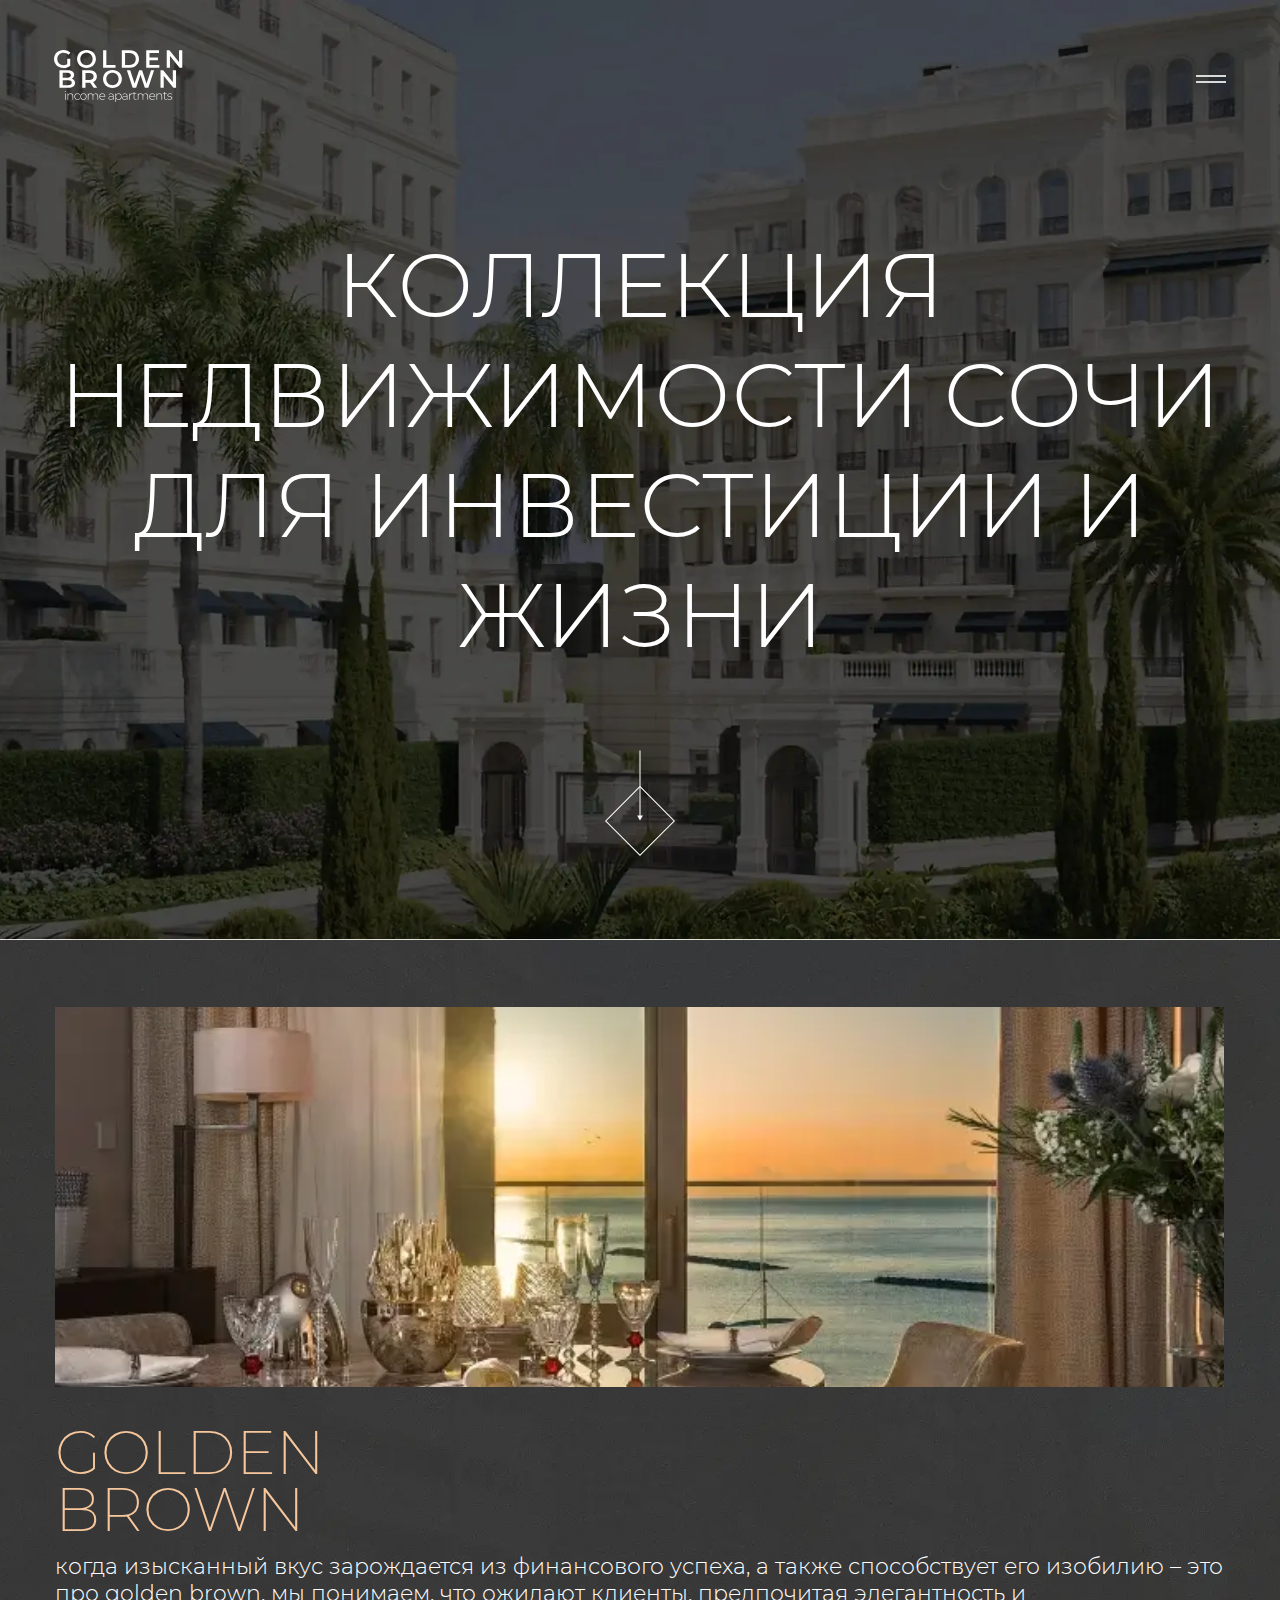
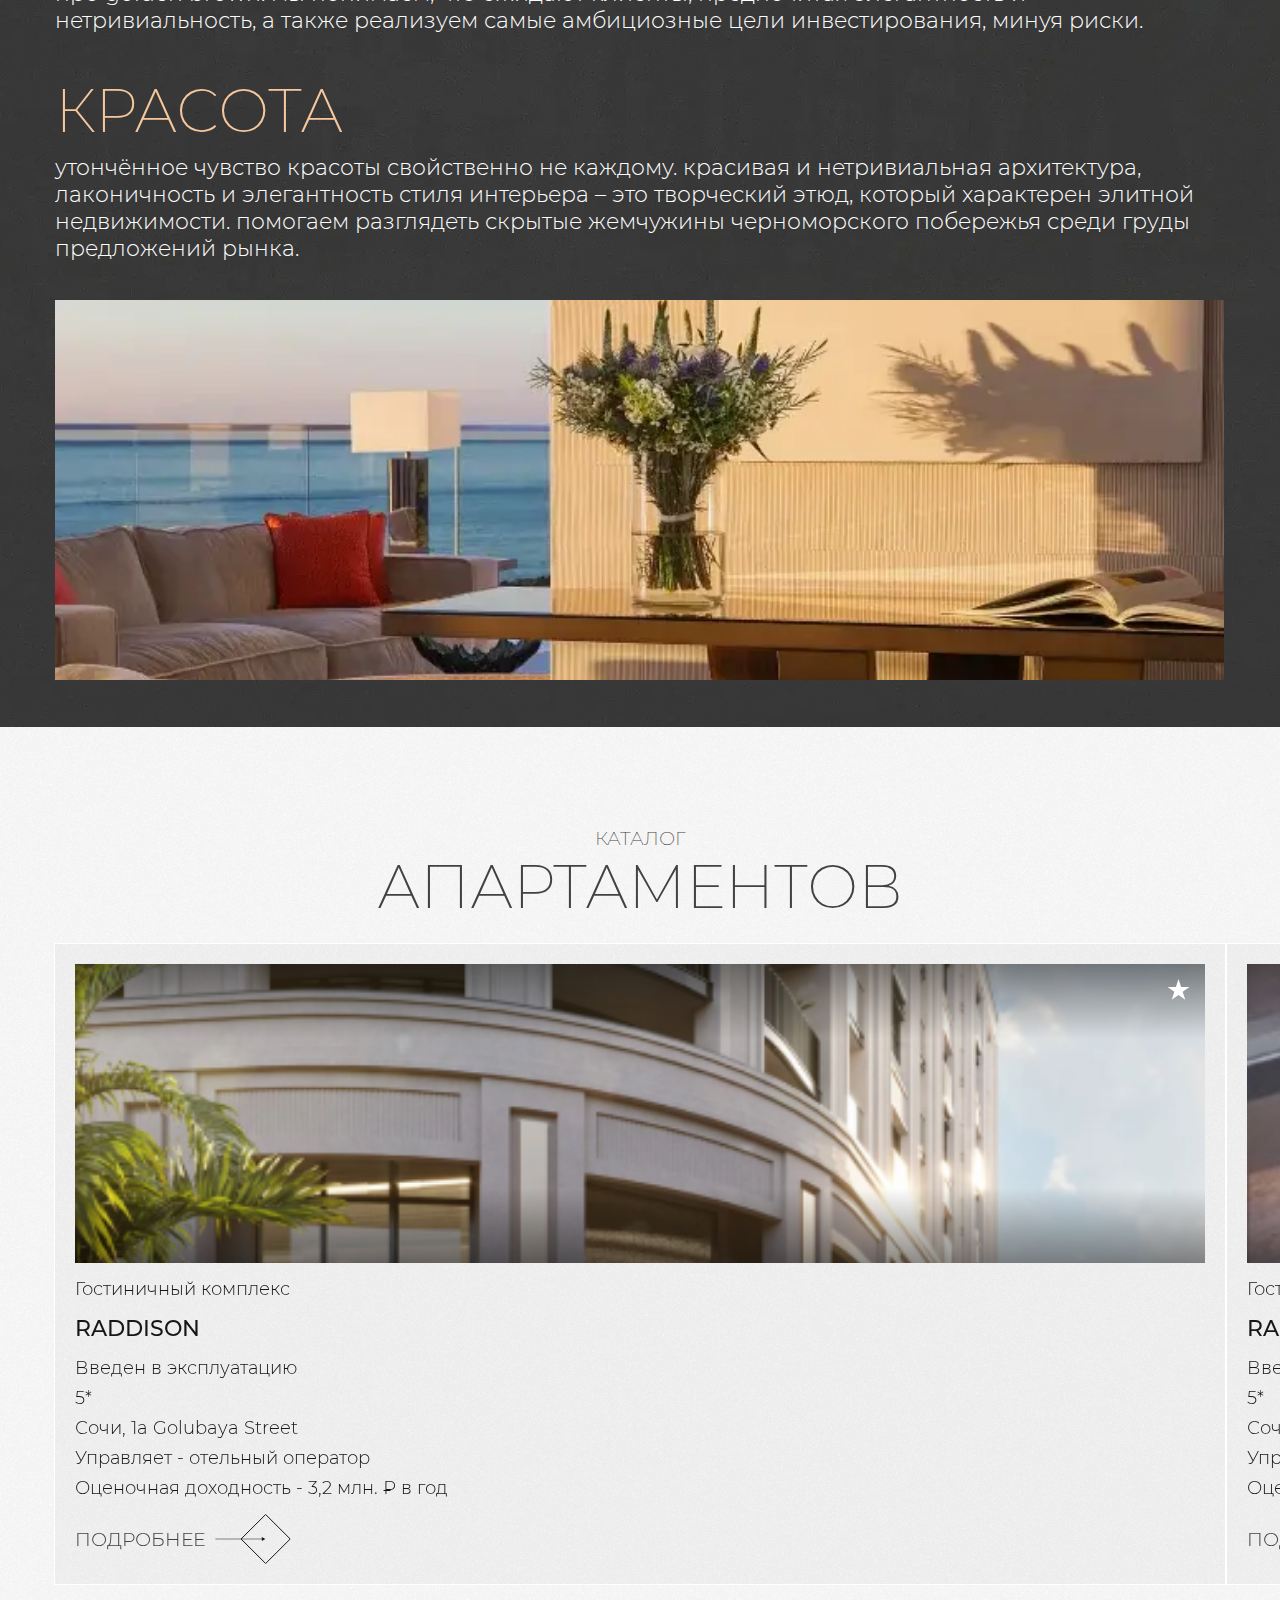
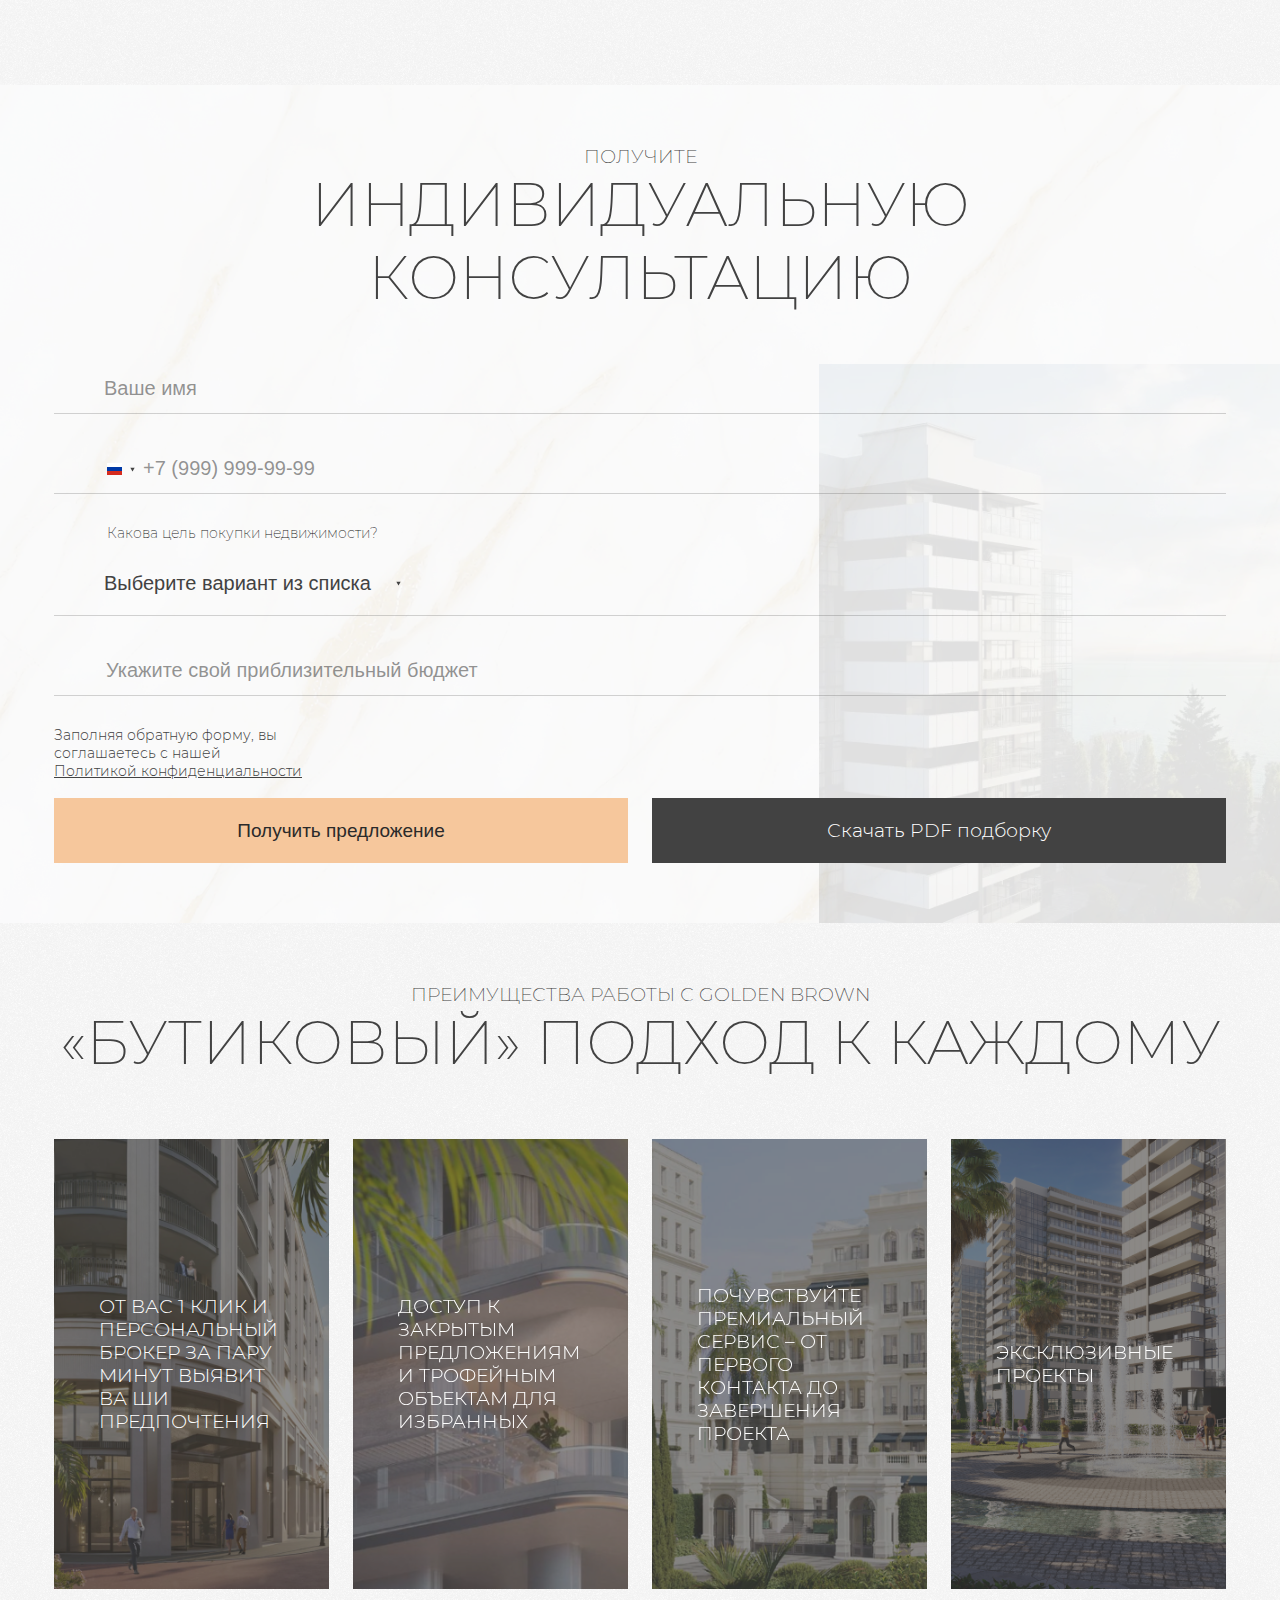
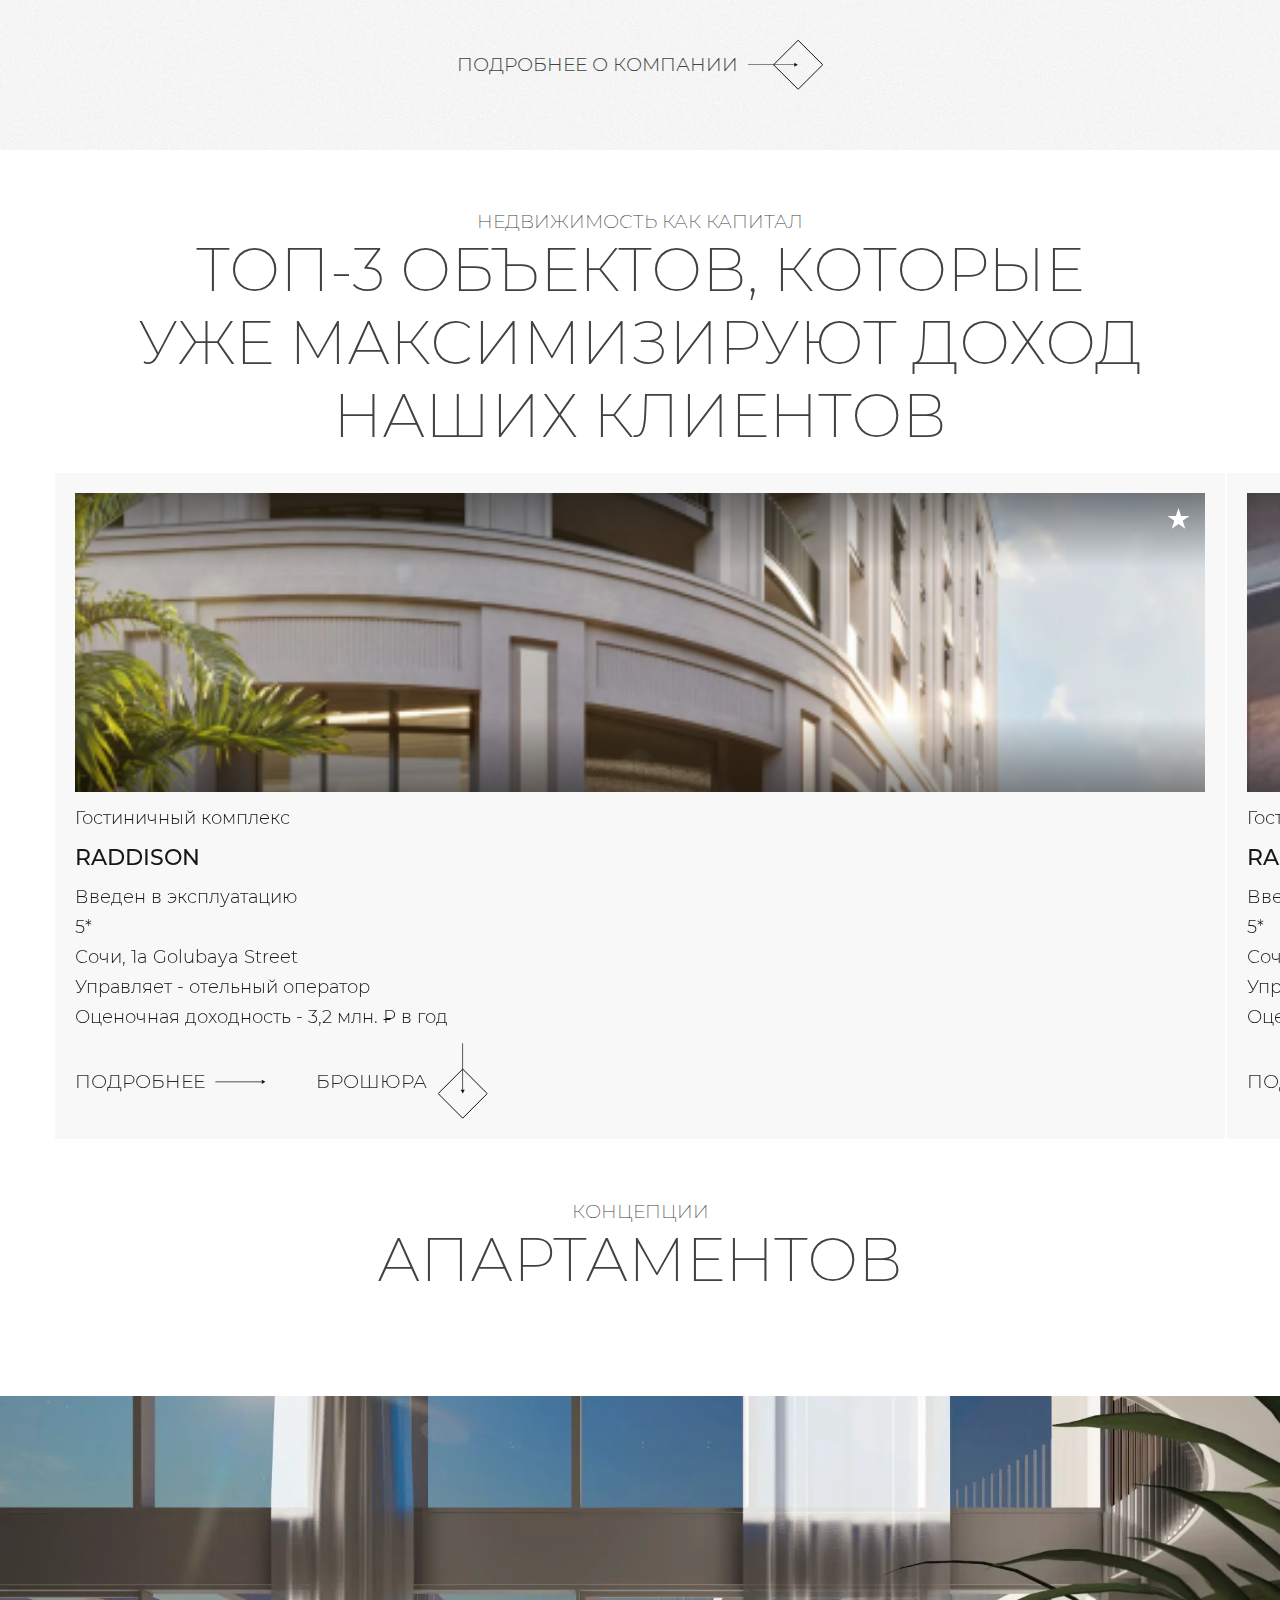
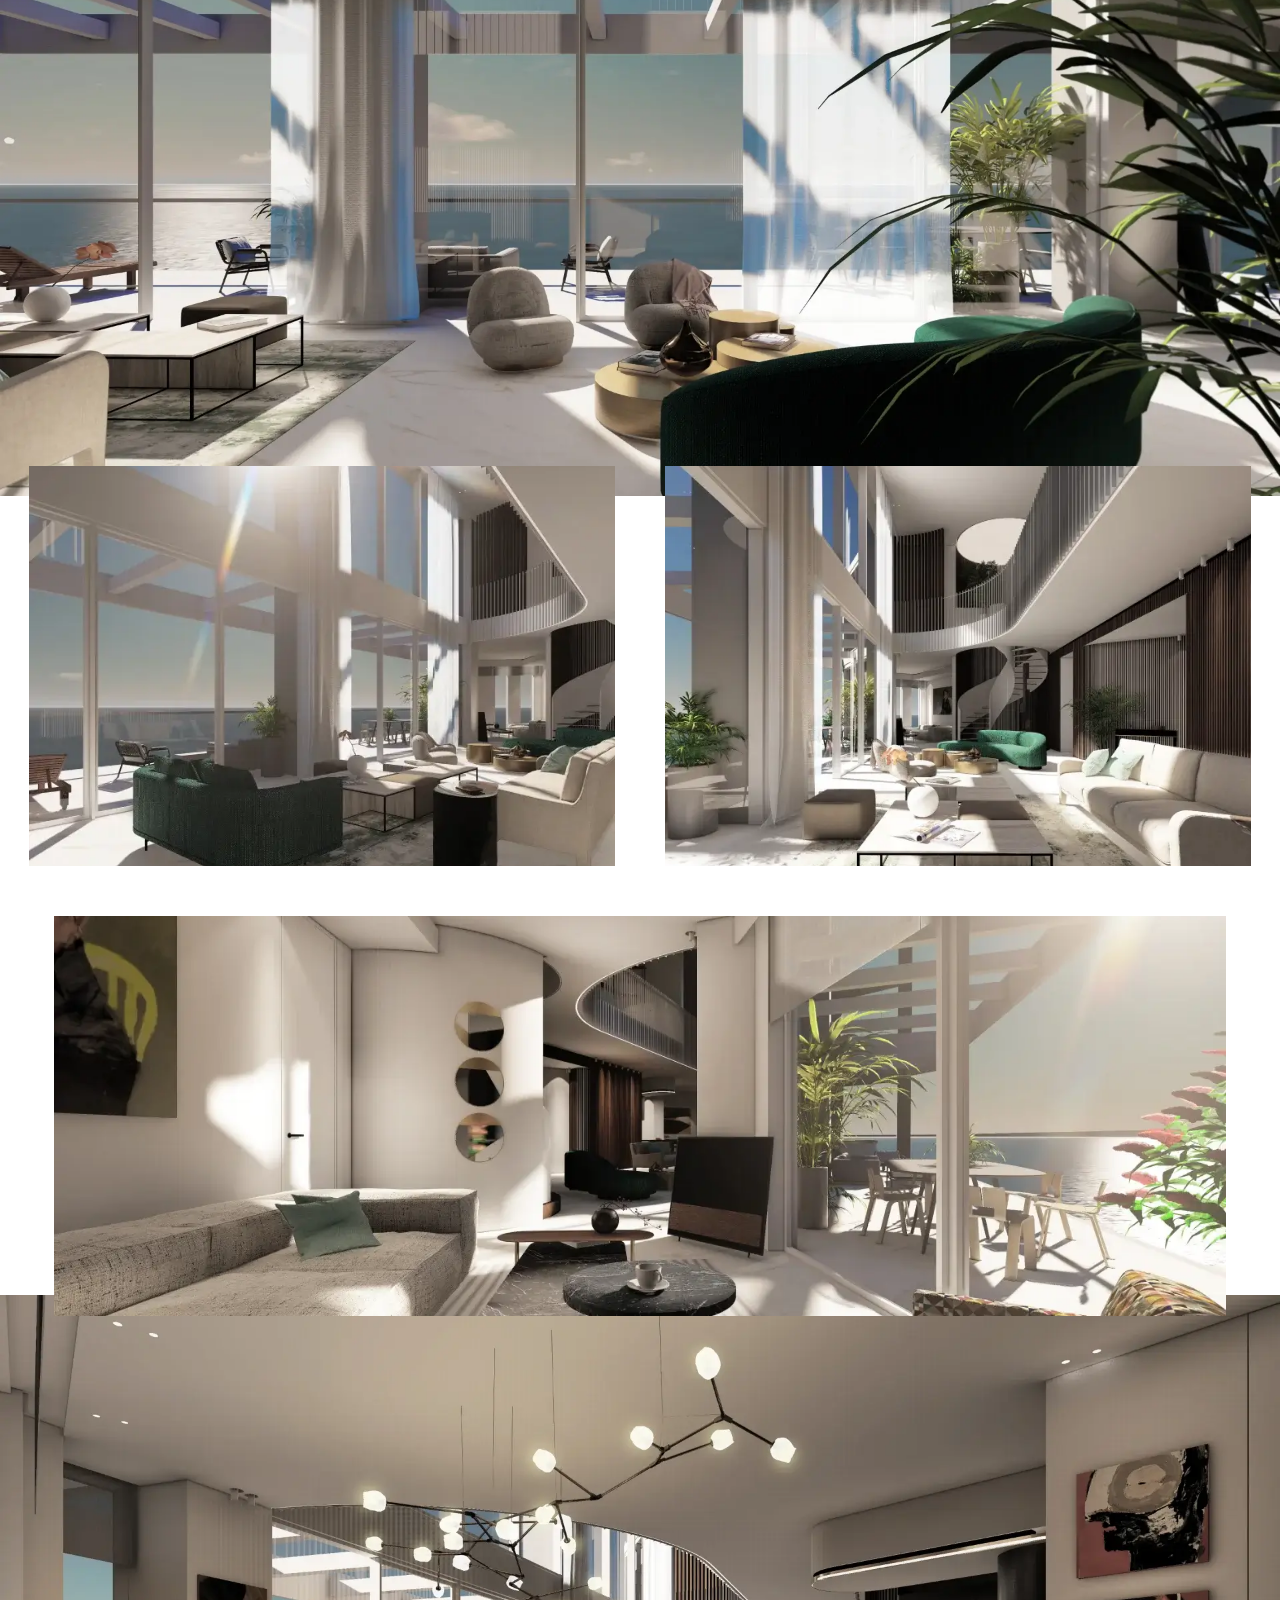
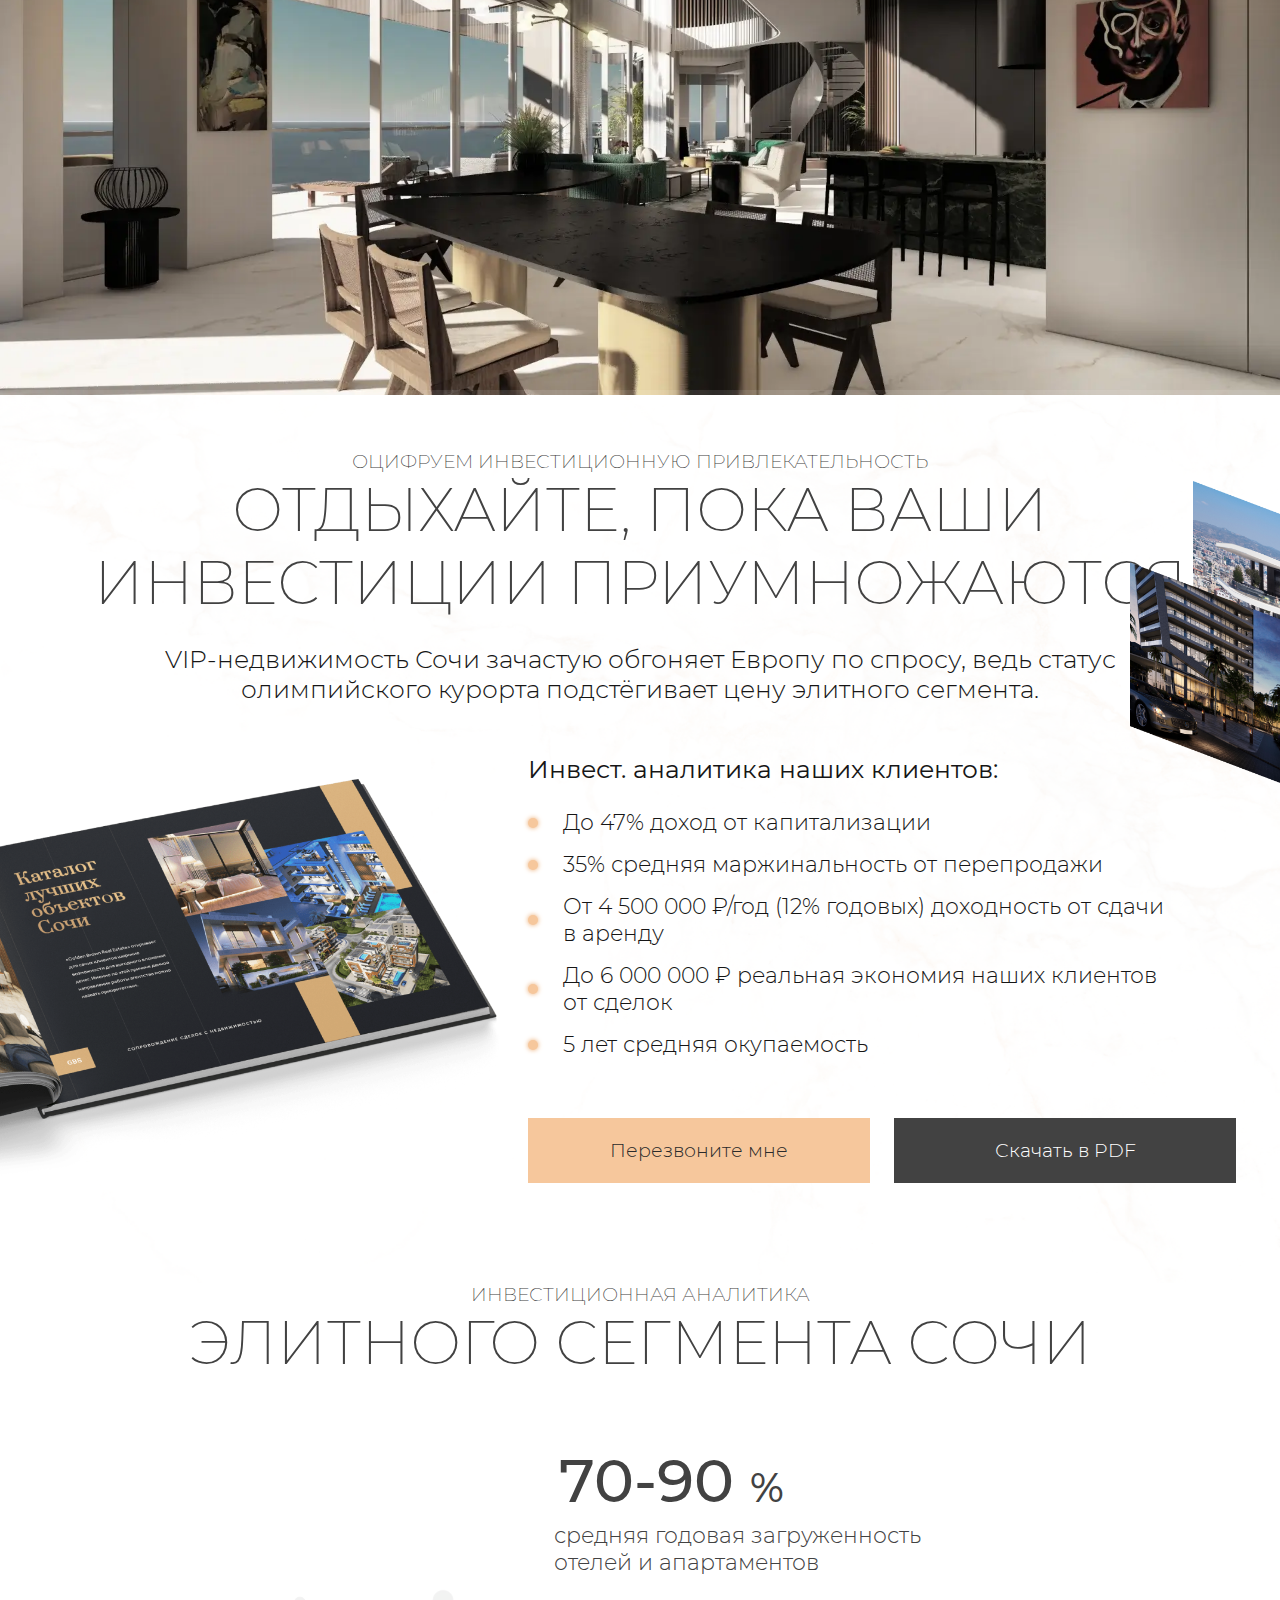
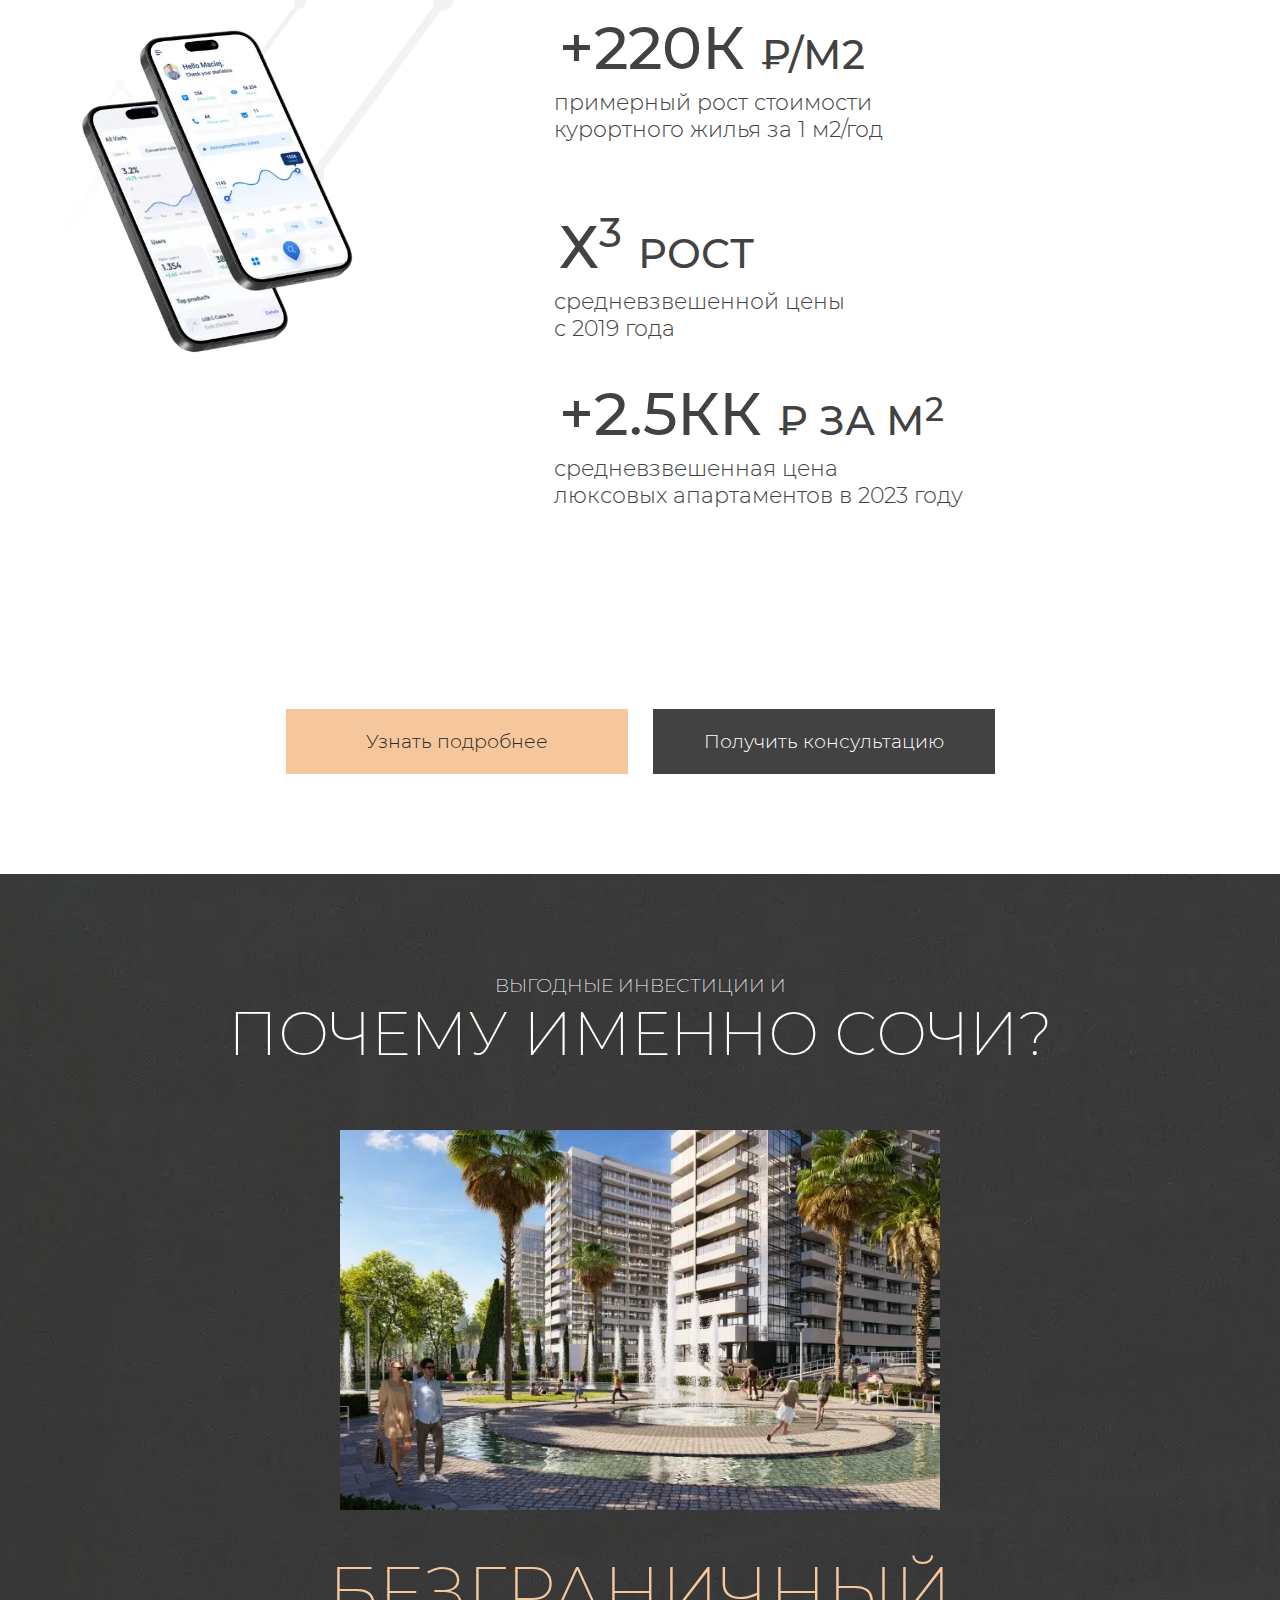
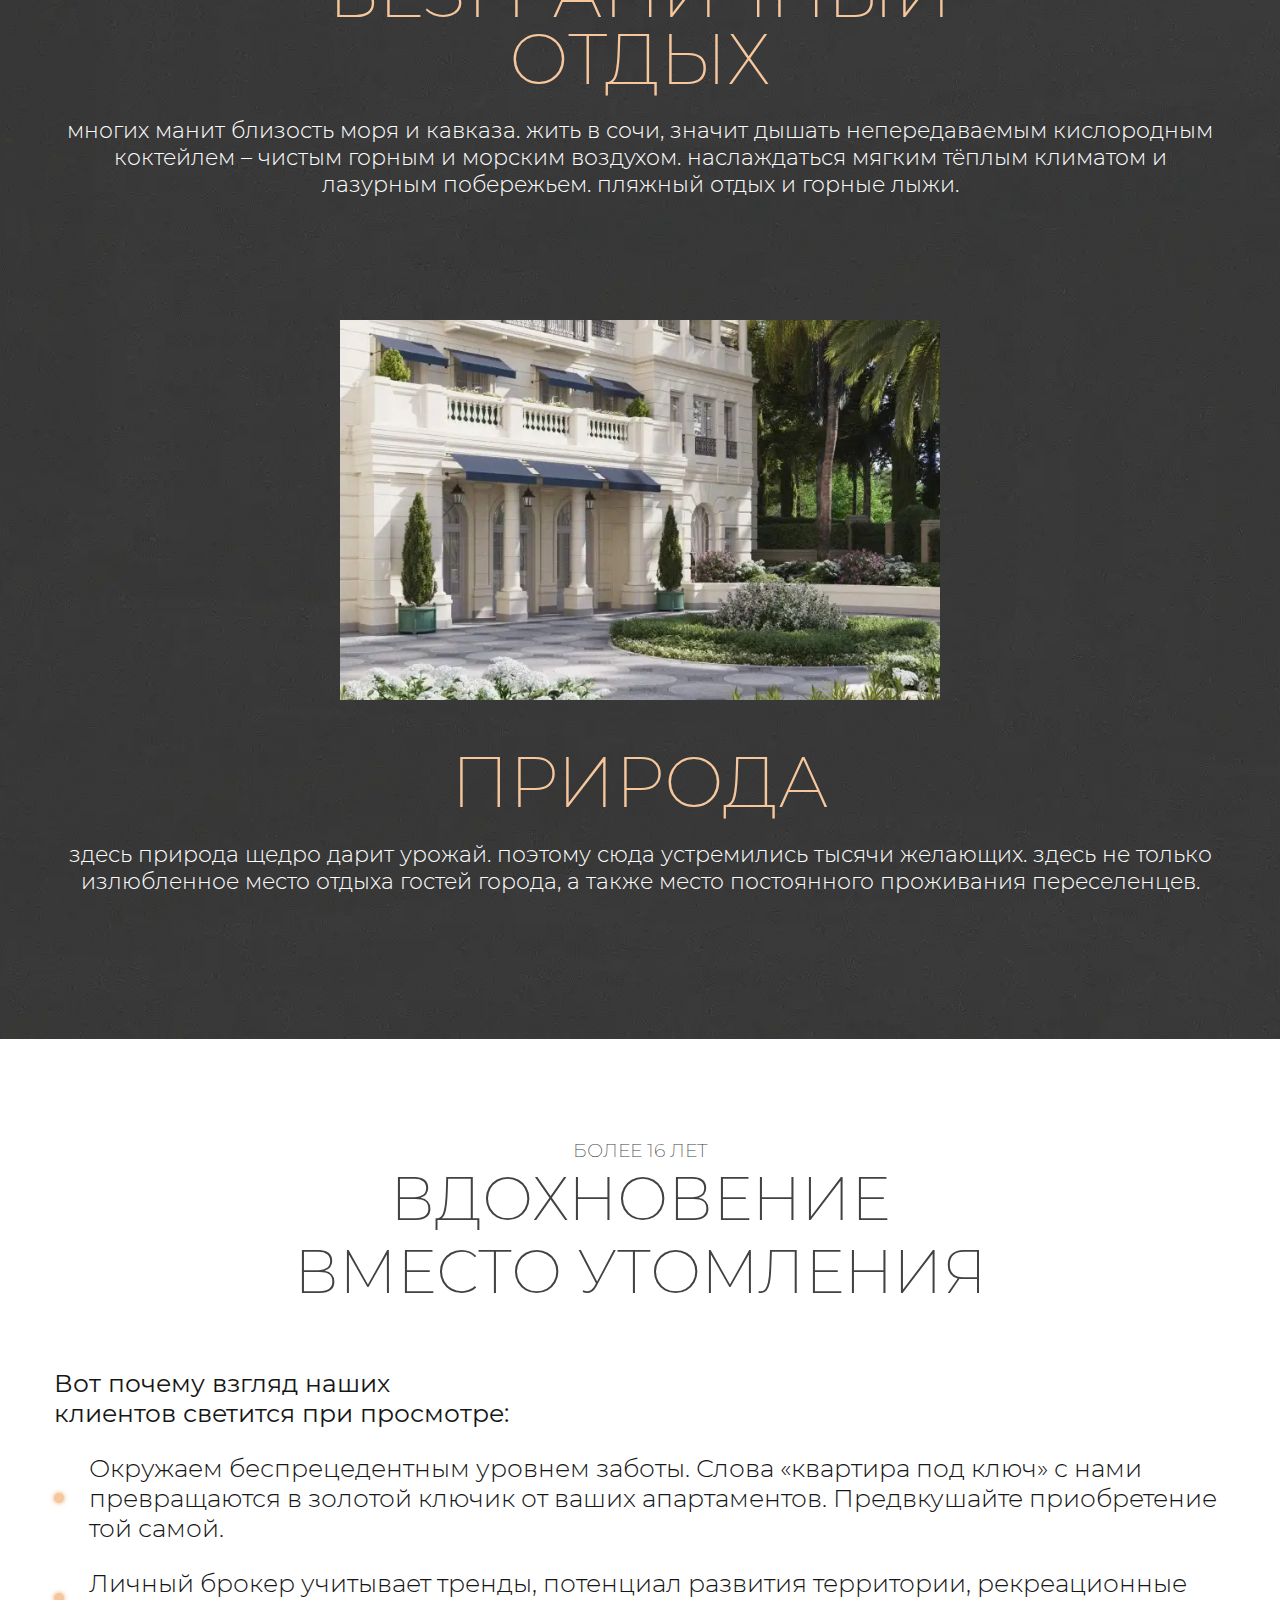
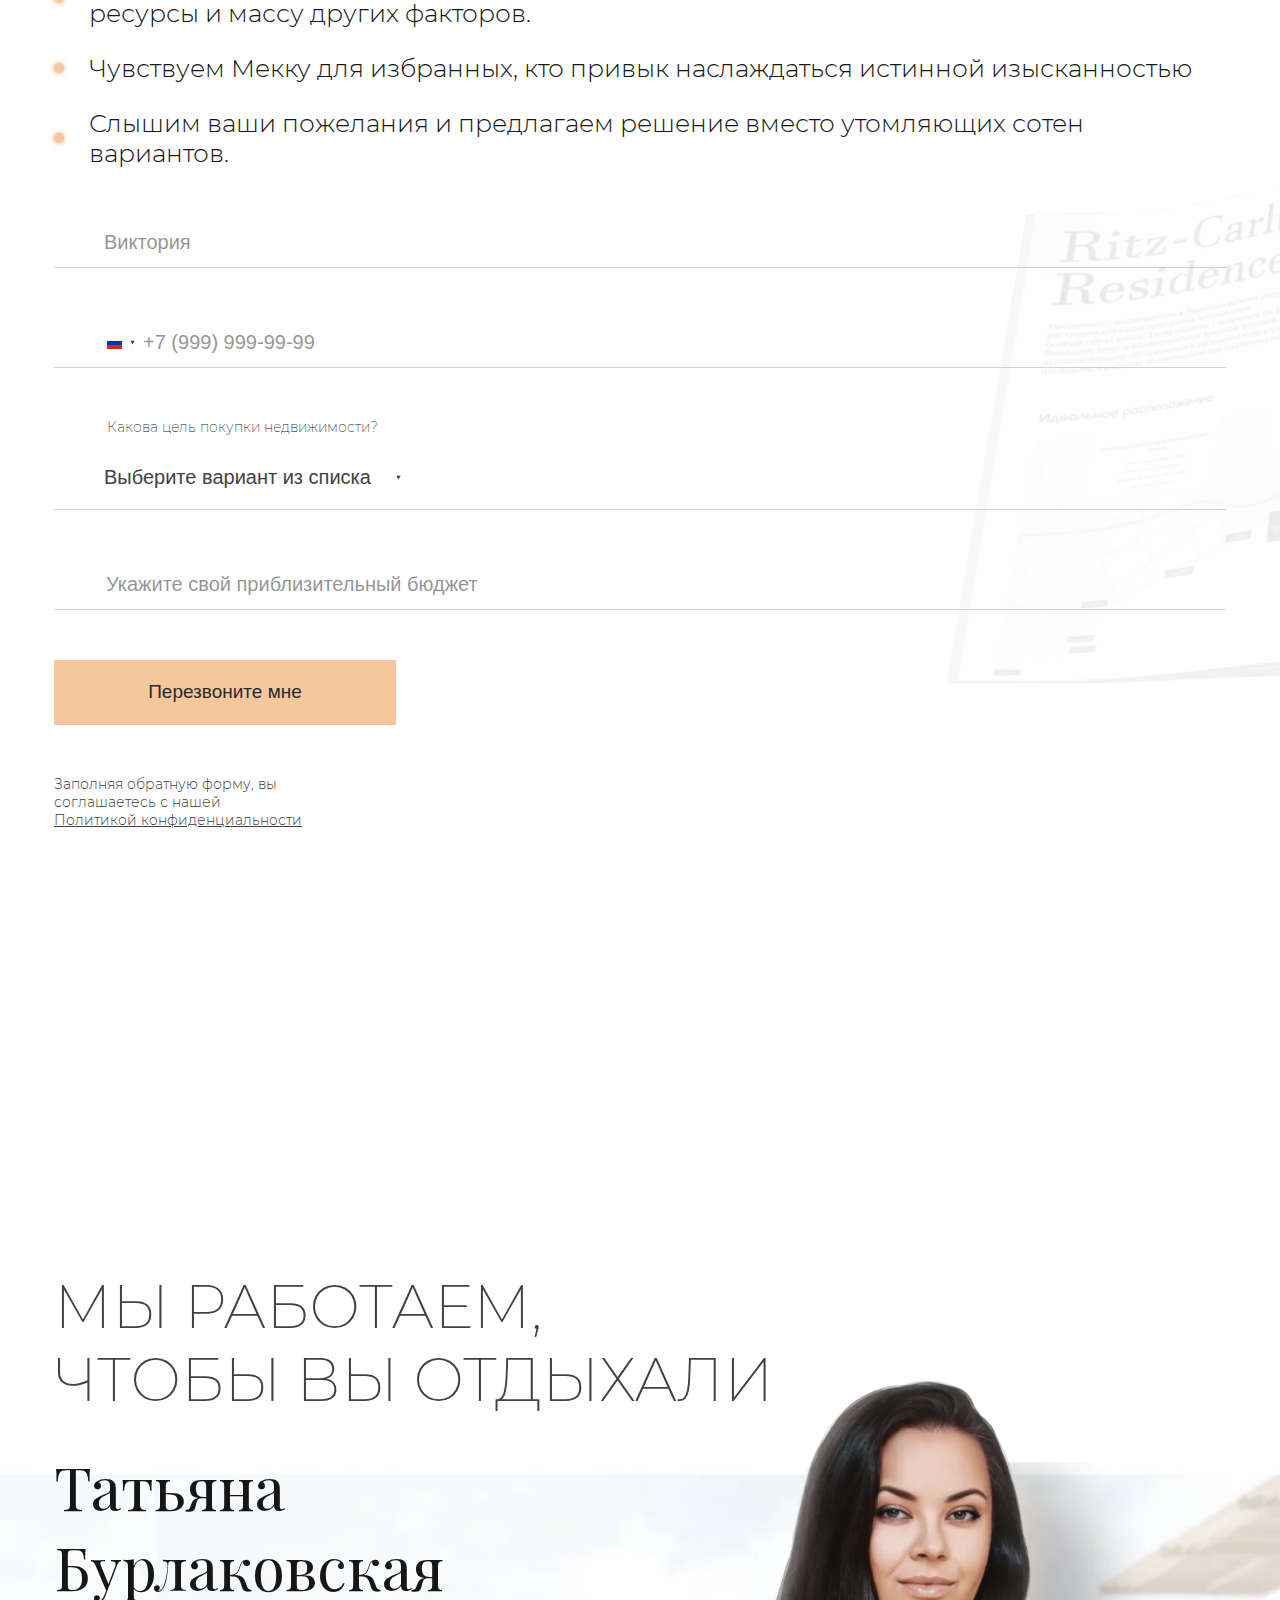
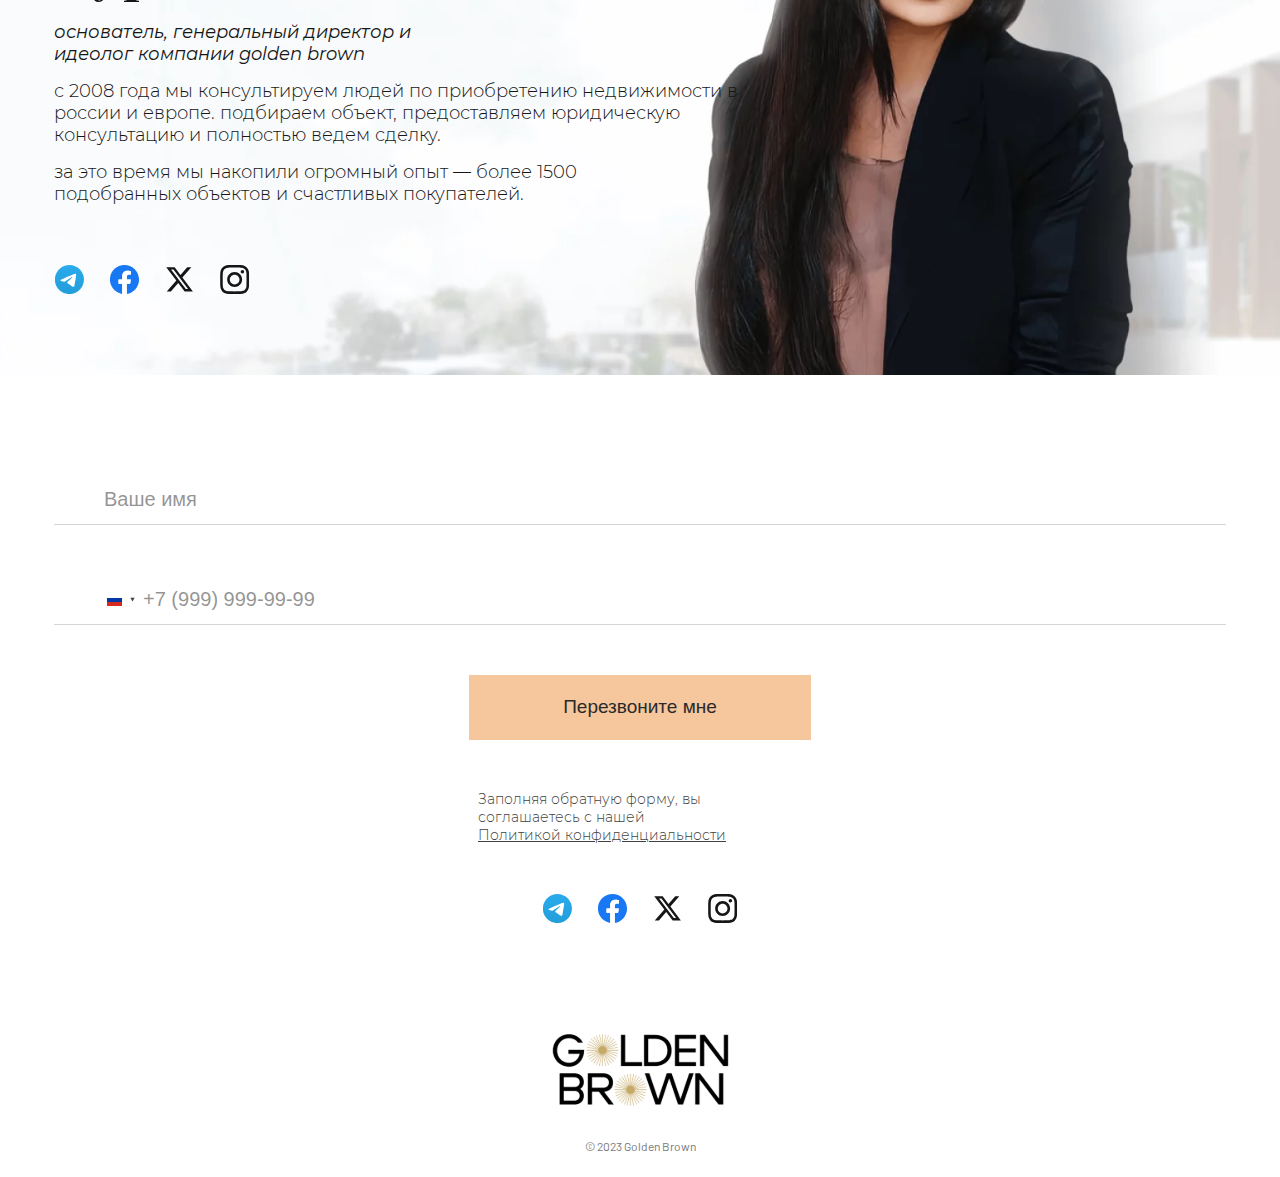
==== index.html @ f3589379 "home title update" ====
<!DOCTYPE html>
<html lang="en">
<head>
    <meta charset="UTF-8">
    <meta name="viewport" content="width=device-width, initial-scale=1.0">
    <title>GOLDEN BROWN</title>

    <!-- Fonts -->
    <link rel="stylesheet" href="./fonts/Montserrat/stylesheet.css">
    <link rel="stylesheet" href="./fonts/MontserratAlternates/stylesheet.css">
    <link rel="stylesheet" href="./fonts/PlayfairDisplay/stylesheet.css">
    <link rel="stylesheet" href="./fonts/font/stylesheet.css">
    <!-- Swiper css -->
    <link rel="stylesheet" href="https://cdn.jsdelivr.net/npm/swiper@11/swiper-bundle.min.css" />
    <!-- css file -->
    <link rel="stylesheet" href="./css/style.css">
</head>
<body>
    
    <div class="wrapper">

        <!-- Header -->
        <header>
            <div class="main_container">
                <a href="/" class="logo">
                    <img src="./images/header_logo.svg" alt="">
                </a>
                <ul class="navs">
                    <li>
                        <a href="#" class="navs__link">О проекте</a>
                    </li>
                    <li>
                        <a href="#" class="navs__link">каталог</a>
                    </li>
                    <li>
                        <a href="#" class="navs__link">о нас</a>
                    </li>
                    <li>
                        <a href="#" class="navs__link">инвестиции</a>
                    </li>
                    <li>
                        <a href="#" class="navs__link">купить</a>
                    </li>
                    <li>
                        <a href="#" class="navs__link">продать</a>
                    </li>
                    <li>
                        <a href="#" class="navs__link">Контакты</a>
                    </li>
                    <li>
                        <a href="#" class="navs__link">8 (800) 551-00-00</a>
                    </li>
                </ul>
                <div class="lang_and_bars">
                    <!-- <div class="lang">
                        <button class="lang_selected">
                            <span>RU</span>
                            <svg width="3" height="3" viewBox="0 0 3 3" fill="none" xmlns="http://www.w3.org/2000/svg">
                                <path d="M1.5 2.5L0.200962 0.25L2.79904 0.25L1.5 2.5Z" fill="white"/>
                            </svg>                                
                        </button>
                        <ul class="lang_list">
                            <li class="active">ru</li>
                            <li>en</li>
                            <li>de</li>
                        </ul>
                    </div> -->
                    <button class="bars">
                        <span></span>
                        <span></span>
                    </button>
                </div>
            </div>
            <div class="header_menu">
                <div class="header_menu_content">
                    <div class="left_block">
                        <div class="title">НАВИГАЦИЯ ПО САЙТУ</div>
                        <ul>
                            <li>
                                <a href="#" class="header_menu_link">О компании</a>
                            </li>
                            <li>
                                <a href="#" class="header_menu_link">Каталог</a>
                            </li>
                            <li>
                                <a href="#" class="header_menu_link">Получить консультацию</a>
                            </li>
                            <li>
                                <a href="#" class="header_menu_link">Наши преимущества</a>
                            </li>
                            <li>
                                <a href="#" class="header_menu_link">Топ 3 доходных проекта</a>
                            </li>
                            <li>
                                <a href="#" class="header_menu_link">Концепции апартаментов</a>
                            </li>
                            <li>
                                <a href="#" class="header_menu_link">Доходность</a>
                            </li>
                            <li>
                                <a href="#" class="header_menu_link">Инвестиции</a>
                            </li>
                            <li>
                                <a href="#" class="header_menu_link">Об основателе компании</a>
                            </li>
                        </ul>
                        <a href="/" class="header_menu_logo">
                            <img src="./images/header_logo.svg" alt="">
                        </a>
                    </div>
                    <div class="right_block">
                        <div class="title">ДОКУМЕНТАЦИЯ</div>
                        <ul>
                            <li>
                                <a href="#" class="header_menu_link">Политика</a>
                            </li>
                            <li>
                                <a href="#" class="header_menu_link">конфиденциальности</a>
                            </li>
                            <li>
                                <a href="#" class="header_menu_link">Разрешения</a>
                            </li>
                            <li>
                                <a href="#" class="header_menu_link">Условия пользования</a>
                            </li>
                        </ul>

                        <div class="title">КОНТАКТЫ</div>
                        <ul>
                            <li>
                                <a href="#" class="header_menu_link">8 (800) 551-00-00</a>
                            </li>
                            <li>
                                <a href="#" class="header_menu_link">Whatsapp</a>
                            </li>
                            <li>
                                <a href="#" class="header_menu_link">info@gb-sochi.ru</a>
                            </li>
                            <li>
                                <a href="#" class="header_menu_link">Режим работы <br> 09:00 - 20:00</a>
                            </li>
                        </ul>
                    </div>
                </div>
            </div>
        </header>
        <!-- Header end -->

        <!-- Home -->
        <section class="home">
            <div class="main_container">
                <!-- <p class="description">Luxe, De luxe, Premium и Business – раскрываем скрытые жемчужины курортного побережья</p> -->
                <!-- <p class="description">
                    Коллекция недвижимости Сочи для Инвестиции и Жизни
                </p> -->
                <!-- <h1>Элитная недвижимость <br> Сочи для инвестиций <br> и жизни</h1> -->
                <h1>
                    КОЛЛЕКЦИЯ НЕДВИЖИМОСТИ СОЧИ ДЛЯ ИНВЕСТИЦИИ И ЖИЗНИ
                </h1>
                <a href="#home_card">
                    <svg xmlns="http://www.w3.org/2000/svg" width="70" height="106" viewBox="0 0 70 106" fill="none">
                        <rect x="-2.98023e-08" y="0.708292" width="48.5807" height="48.5807" transform="matrix(0.705919 0.708292 -0.705919 0.708292 35.5 35.9713)" stroke="white"/>
                        <path d="M35.5 1L35.5 0.5L34.5 0.5L34.5 1L35.5 1ZM35 70.5294L37.8868 65.5294L32.1133 65.5294L35 70.5294ZM34.5 1L34.5 66.0294L35.5 66.0294L35.5 1L34.5 1Z" fill="white"/>
                    </svg>
                </a>
            </div>
        </section>
        <!-- Home end -->

        <!-- Home card -->
        <section class="home_card" id="home_card">
            <div class="main_container">
                <div class="home_card__top">
                    <div class="animation_img">
                        <div class="animation_img_bg"></div>
                        <span></span>
                        <span></span>
                        <span></span>
                        <img src="./images/home_card_1.webp" alt="">
                    </div>
                    <div class="description">
                        <h2 class="main_text_golden">golden brown</h2>
                        <p>Когда изысканный вкус зарождается из финансового успеха, а также способствует его изобилию – это про GOLDEN BROWN. Мы понимаем, что ожидают клиенты, предпочитая элегантность и нетривиальность, а также реализуем самые амбициозные цели инвестирования, минуя риски.</p>
                    </div>
                </div>
                <div class="home_card__bottom">
                    <div class="description">
                        <h2 class="main_text_golden">красота</h2>
                        <p>Утончённое чувство красоты свойственно не каждому. Красивая и нетривиальная архитектура, лаконичность и элегантность стиля интерьера – это творческий этюд, который характерен элитной недвижимости. Помогаем разглядеть скрытые жемчужины черноморского побережья среди груды предложений рынка.</p>
                    </div>
                    <div class="animation_img">
                        <div class="animation_img_bg"></div>
                        <span></span>
                        <span></span>
                        <span></span>
                        <span></span>
                        <img src="./images/home_card_2.webp" alt="">
                    </div>
                </div>
            </div>
        </section>
        <!-- Home card end -->

        <!-- Apartments -->
        <section class="apartments">
            <div class="main_container">
                <div class="main_subtitle">каталог</div>
                <h2 class="main_title">апартаментов</h2>
                <div class="swiper apartments_cards">
                    <div class="swiper-wrapper">
                        <div class="swiper-slide">
                            <div class="card_item">
                                <div class="card_item_head">
                                    <button class="star">
                                        <svg xmlns="http://www.w3.org/2000/svg" width="23" height="21" viewBox="0 0 23 21" fill="none">
                                            <path d="M11.5 0L14.0819 7.9463H22.4371L15.6776 12.8574L18.2595 20.8037L11.5 15.8926L4.74047 20.8037L7.32238 12.8574L0.56285 7.9463H8.91809L11.5 0Z" fill="white"/>
                                        </svg>
                                    </button>

                                    <div class="swiper apartments_cards__in">
                                        <div class="swiper-wrapper">
                                            <div class="swiper-slide">
                                                <img src="./images/apartments_card_1.png" alt="">
                                            </div>
                                            <div class="swiper-slide">
                                                <img src="./images/apartments_card_2.png" alt="">
                                            </div>
                                            <div class="swiper-slide">
                                                <img src="./images/apartments_card_3.png" alt="">
                                            </div>
                                            <div class="swiper-slide">
                                                <img src="./images/apartments_card_4.png" alt="">
                                            </div>
                                            <div class="swiper-slide">
                                                <img src="./images/apartments_card_5.png" alt="">
                                            </div>
                                        </div>
                                    </div>

                                    <div class="apartments_cards__in_pagination"></div>
                                </div>
                                <div class="card_item_type">Гостиничный комплекс</div>
                                <div class="card_item_name">Raddison</div>
                                <ul>
                                    <li>Введен в эксплуатацию</li>
                                    <li>5*</li>
                                    <li>Сочи, 1a Golubaya Street</li>
                                    <li>Управляет - отельный оператор</li>
                                    <li>Оценочная доходность - 3,2 млн. ₽ в год </li>
                                </ul>
                                <a href="#" class="card_item__link">
                                    <span>Подробнее</span>
                                    <svg xmlns="http://www.w3.org/2000/svg" width="76" height="50" viewBox="0 0 76 50" fill="none">
                                        <g clip-path="url(#clip0_804_168)">
                                            <path d="M50.6298 0.504254L26.0518 25L50.6298 49.4957L75.2079 25L50.6298 0.504254Z" stroke="#161616"/>
                                            <path d="M0.714565 24.6429L0.357422 24.6429L0.357422 25.3572L0.714565 25.3572L0.714565 24.6429ZM50.3784 25.0001L46.807 22.9381L46.807 27.062L50.3784 25.0001ZM0.714565 25.3572L47.1641 25.3572L47.1641 24.6429L0.714565 24.6429L0.714565 25.3572Z" fill="#161616"/>
                                        </g>
                                            <defs>
                                            <clipPath id="clip0_804_168">
                                                <rect width="50" height="75.7143" fill="white" transform="translate(0 50) rotate(-90)"/>
                                            </clipPath>
                                        </defs>
                                    </svg>
                                </a>
                            </div>
                        </div>
                        <div class="swiper-slide">
                            <div class="card_item">
                                <div class="card_item_head">
                                    <button class="star">
                                        <svg xmlns="http://www.w3.org/2000/svg" width="23" height="21" viewBox="0 0 23 21" fill="none">
                                            <path d="M11.5 0L14.0819 7.9463H22.4371L15.6776 12.8574L18.2595 20.8037L11.5 15.8926L4.74047 20.8037L7.32238 12.8574L0.56285 7.9463H8.91809L11.5 0Z" fill="white"/>
                                        </svg>
                                    </button>

                                    <div class="swiper apartments_cards__in">
                                        <div class="swiper-wrapper">
                                            <div class="swiper-slide">
                                                <img src="./images/apartments_card_2.png" alt="">
                                            </div>
                                            <div class="swiper-slide">
                                                <img src="./images/apartments_card_1.png" alt="">
                                            </div>
                                            <div class="swiper-slide">
                                                <img src="./images/apartments_card_3.png" alt="">
                                            </div>
                                            <div class="swiper-slide">
                                                <img src="./images/apartments_card_4.png" alt="">
                                            </div>
                                            <div class="swiper-slide">
                                                <img src="./images/apartments_card_5.png" alt="">
                                            </div>
                                        </div>
                                    </div>

                                    <div class="apartments_cards__in_pagination"></div>
                                </div>
                                <div class="card_item_type">Гостиничный комплекс</div>
                                <div class="card_item_name">Raddison</div>
                                <ul>
                                    <li>Введен в эксплуатацию</li>
                                    <li>5*</li>
                                    <li>Сочи, 1a Golubaya Street</li>
                                    <li>Управляет - отельный оператор</li>
                                    <li>Оценочная доходность - 3,2 млн. ₽ в год </li>
                                </ul>
                                <a href="#" class="card_item__link">
                                    <span>Подробнее</span>
                                    <svg xmlns="http://www.w3.org/2000/svg" width="76" height="50" viewBox="0 0 76 50" fill="none">
                                        <g clip-path="url(#clip0_804_168)">
                                            <path d="M50.6298 0.504254L26.0518 25L50.6298 49.4957L75.2079 25L50.6298 0.504254Z" stroke="#161616"/>
                                            <path d="M0.714565 24.6429L0.357422 24.6429L0.357422 25.3572L0.714565 25.3572L0.714565 24.6429ZM50.3784 25.0001L46.807 22.9381L46.807 27.062L50.3784 25.0001ZM0.714565 25.3572L47.1641 25.3572L47.1641 24.6429L0.714565 24.6429L0.714565 25.3572Z" fill="#161616"/>
                                        </g>
                                            <defs>
                                            <clipPath id="clip0_804_168">
                                                <rect width="50" height="75.7143" fill="white" transform="translate(0 50) rotate(-90)"/>
                                            </clipPath>
                                        </defs>
                                    </svg>
                                </a>
                            </div>
                        </div>
                        <div class="swiper-slide">
                            <div class="card_item">
                                <div class="card_item_head">
                                    <button class="star">
                                        <svg xmlns="http://www.w3.org/2000/svg" width="23" height="21" viewBox="0 0 23 21" fill="none">
                                            <path d="M11.5 0L14.0819 7.9463H22.4371L15.6776 12.8574L18.2595 20.8037L11.5 15.8926L4.74047 20.8037L7.32238 12.8574L0.56285 7.9463H8.91809L11.5 0Z" fill="white"/>
                                        </svg>
                                    </button>

                                    <div class="swiper apartments_cards__in">
                                        <div class="swiper-wrapper">
                                            <div class="swiper-slide">
                                                <img src="./images/apartments_card_3.png" alt="">
                                            </div>
                                            <div class="swiper-slide">
                                                <img src="./images/apartments_card_1.png" alt="">
                                            </div>
                                            <div class="swiper-slide">
                                                <img src="./images/apartments_card_2.png" alt="">
                                            </div>
                                            <div class="swiper-slide">
                                                <img src="./images/apartments_card_4.png" alt="">
                                            </div>
                                            <div class="swiper-slide">
                                                <img src="./images/apartments_card_5.png" alt="">
                                            </div>
                                        </div>
                                    </div>

                                    <div class="apartments_cards__in_pagination"></div>
                                </div>
                                <div class="card_item_type">Гостиничный комплекс</div>
                                <div class="card_item_name">Raddison</div>
                                <ul>
                                    <li>Введен в эксплуатацию</li>
                                    <li>5*</li>
                                    <li>Сочи, 1a Golubaya Street</li>
                                    <li>Управляет - отельный оператор</li>
                                    <li>Оценочная доходность - 3,2 млн. ₽ в год </li>
                                </ul>
                                <a href="#" class="card_item__link">
                                    <span>Подробнее</span>
                                    <svg xmlns="http://www.w3.org/2000/svg" width="76" height="50" viewBox="0 0 76 50" fill="none">
                                        <g clip-path="url(#clip0_804_168)">
                                            <path d="M50.6298 0.504254L26.0518 25L50.6298 49.4957L75.2079 25L50.6298 0.504254Z" stroke="#161616"/>
                                            <path d="M0.714565 24.6429L0.357422 24.6429L0.357422 25.3572L0.714565 25.3572L0.714565 24.6429ZM50.3784 25.0001L46.807 22.9381L46.807 27.062L50.3784 25.0001ZM0.714565 25.3572L47.1641 25.3572L47.1641 24.6429L0.714565 24.6429L0.714565 25.3572Z" fill="#161616"/>
                                        </g>
                                            <defs>
                                            <clipPath id="clip0_804_168">
                                                <rect width="50" height="75.7143" fill="white" transform="translate(0 50) rotate(-90)"/>
                                            </clipPath>
                                        </defs>
                                    </svg>
                                </a>
                            </div>
                        </div>
                    </div>
                </div>
            </div>
        </section>
        <!-- Apartments end -->

        <!-- Consultation -->
        <section class="consultation">
            <div class="main_container">
                <div class="main_subtitle">получите</div>
                <h2 class="main_title">индивидуальную <br> консультацию</h2>
                <form class="consultation__form">
                    <img src="./images/consultation__form_img.webp" alt="" class="consultation__form_img">
                    <div class="consultation__form_content">
                        <div class="inputs">
                            <input type="text" class="main_input" placeholder="Ваше имя">
                            <div class="main_input_tel">
                                <button type="button" class="selected_flag">
                                    <img src="./images/flag.svg" alt="">
                                    <svg xmlns="http://www.w3.org/2000/svg" width="5" height="5" viewBox="0 0 5 5" fill="none">
                                        <path d="M2.5 4.5L0.334936 0.75L4.66506 0.75L2.5 4.5Z" fill="#424242"/>
                                    </svg>
                                </button>
                                <input type="tel" class="main_input" placeholder="+7 (999) 999-99-99">
                            </div>
                            <div class="main_select">
                                <div class="main_select__subtitle">Какова цель покупки недвижимости?</div>
                                <button type="button" class="main_select__btn">
                                    <span>Выберите вариант из списка</span>
                                    <svg xmlns="http://www.w3.org/2000/svg" width="5" height="5" viewBox="0 0 5 5" fill="none">
                                        <path d="M2.5 4.5L0.334936 0.75L4.66506 0.75L2.5 4.5Z" fill="#424242"/>
                                    </svg>
                                </button>
                                <div class="main_select__list_wrap">
                                    <ul class="main_select__list">
                                        <li>Для собственного проживания</li>
                                        <li>Для инвестиций</li>
                                        <li>Другой вариант</li>
                                    </ul>
                                </div>
                            </div>
                            <input type="text" class="main_input_money" placeholder="Укажите свой приблизительный бюджет" oninput="formatAndAddDollarSign(this)" onkeydown="handleBackspace(this, event)">
                        </div>
                        <p>
                            Заполняя обратную форму, вы соглашаетесь с нашей <a href="#">Политикой конфиденциальности</a>
                        </p>
                        <div class="buttons">
                            <button type="submit" class="btn_golden">Получить предложение</button>
                            <a href="#" class="btn_dark">Скачать PDF подборку</a>
                        </div>
                    </div>
                </form>
            </div>
        </section>
        <!-- Consultation end -->

        <!-- Approach -->
        <section class="approach">
            <div class="main_container">
                <div class="main_subtitle">Преимущества работы с GOLDEN BROWN</div>
                <h2 class="main_title">«Бутиковый» подход к каждому</h2>
                <div class="swiper approach_card">
                    <div class="swiper-wrapper">
                        <div class="swiper-slide">
                            <div class="approach_card__item">
                                <img src="./images/apartments_card_1.png" alt="">
                                <div class="description">
                                    <p>
                                        От вас 1 клик и персональный брокер за пару минут выявит ва ши предпочтения
                                    </p>
                                </div>
                                <a href="#" class="btn_golden">Перейти в каталог</a>
                            </div>
                        </div>
                        <div class="swiper-slide">
                            <div class="approach_card__item">
                                <img src="./images/apartments_card_2.png" alt="">
                                <div class="description">
                                    <p>
                                        Доступ к закрытым предложениям и трофейным объектам для избранных
                                    </p>
                                </div>
                                <a href="#" class="btn_golden">Перейти в каталог</a>
                            </div>
                        </div>
                        <div class="swiper-slide">
                            <div class="approach_card__item">
                                <img src="./images/apartments_card_3.png" alt="">
                                <div class="description">
                                    <p>
                                        Почувствуйте премиальный сервис – от первого контакта до завершения проекта
                                    </p>
                                </div>
                                <a href="#" class="btn_golden">Перейти в каталог</a>
                            </div>
                        </div>
                        <div class="swiper-slide">
                            <div class="approach_card__item">
                                <img src="./images/apartments_card_4.png" alt="">
                                <div class="description">
                                    <p>
                                        эксклюзивные проекты
                                    </p>
                                </div>
                                <a href="#" class="btn_golden">Перейти в каталог</a>
                            </div>
                        </div>
                    </div>
                </div>

                <a href="#" class="approach__link">
                    <span>подробнее о компании</span>
                    <svg xmlns="http://www.w3.org/2000/svg" width="76" height="51" viewBox="0 0 76 51" fill="none">
                        <g clip-path="url(#clip0_358_749)">
                            <path d="M50.6298 1.26109L26.0518 25.7568L50.6298 50.2526L75.2079 25.7568L50.6298 1.26109Z" stroke="#161616"/>
                            <path d="M0.714565 25.3998L0.357422 25.3998L0.357422 26.1141L0.714565 26.1141L0.714565 25.3998ZM50.3784 25.7569L46.807 23.6949L46.807 27.8188L50.3784 25.7569ZM0.714565 26.1141L47.1641 26.1141L47.1641 25.3998L0.714565 25.3998L0.714565 26.1141Z" fill="#161616"/>
                        </g>
                        <defs>
                            <clipPath id="clip0_358_749">
                                <rect width="50" height="75.7143" fill="white" transform="translate(0 50.7568) rotate(-90)"/>
                            </clipPath>
                        </defs>
                    </svg>
                </a>
            </div>
        </section>
        <!-- Approach end -->

        <!-- Top object -->
        <section class="top_object">
            <div class="main_container">
                <div class="main_subtitle">Недвижимость как капитал</div>
                <h2 class="main_title">ТОП-3 объектов, которые <br> уже максимизируют доход <br> наших клиентов</h2>
                <div class="swiper apartments_cards">
                    <div class="swiper-wrapper">
                        <div class="swiper-slide">
                            <div class="card_item">
                                <div class="card_item_head">
                                    <button class="star">
                                        <svg xmlns="http://www.w3.org/2000/svg" width="23" height="21" viewBox="0 0 23 21" fill="none">
                                            <path d="M11.5 0L14.0819 7.9463H22.4371L15.6776 12.8574L18.2595 20.8037L11.5 15.8926L4.74047 20.8037L7.32238 12.8574L0.56285 7.9463H8.91809L11.5 0Z" fill="white"/>
                                        </svg>
                                    </button>

                                    <div class="swiper apartments_cards__in">
                                        <div class="swiper-wrapper">
                                            <div class="swiper-slide">
                                                <img src="./images/apartments_card_1.png" alt="">
                                            </div>
                                            <div class="swiper-slide">
                                                <img src="./images/apartments_card_2.png" alt="">
                                            </div>
                                            <div class="swiper-slide">
                                                <img src="./images/apartments_card_3.png" alt="">
                                            </div>
                                            <div class="swiper-slide">
                                                <img src="./images/apartments_card_4.png" alt="">
                                            </div>
                                            <div class="swiper-slide">
                                                <img src="./images/apartments_card_5.png" alt="">
                                            </div>
                                        </div>
                                    </div>

                                    <div class="apartments_cards__in_pagination"></div>
                                </div>
                                <div class="card_item_type">Гостиничный комплекс</div>
                                <div class="card_item_name">Raddison</div>
                                <ul>
                                    <li>Введен в эксплуатацию</li>
                                    <li>5*</li>
                                    <li>Сочи, 1a Golubaya Street</li>
                                    <li>Управляет - отельный оператор</li>
                                    <li>Оценочная доходность - 3,2 млн. ₽ в год </li>
                                </ul>
                                <div class="links">
                                    <a href="#" class="links_item">
                                        <span>Подробнее</span>
                                        <svg xmlns="http://www.w3.org/2000/svg" width="76" height="51" viewBox="0 0 76 51" fill="none">
                                            <g clip-path="url(#clip0_358_640)">
                                                <path d="M0.714565 25.4999L0.357422 25.4999L0.357422 26.2142L0.714565 26.2142L0.714565 25.4999ZM50.3784 25.857L46.807 23.795L46.807 27.9189L50.3784 25.857ZM0.714565 26.2142L47.1641 26.2142L47.1641 25.4999L0.714565 25.4999L0.714565 26.2142Z" fill="#161616"/>
                                            </g>
                                            <defs>
                                                <clipPath id="clip0_358_640">
                                                    <rect width="50" height="75.7143" fill="white" transform="translate(0 50.8574) rotate(-90)"/>
                                                </clipPath>
                                            </defs>
                                        </svg>
                                    </a>
                                    <a href="#" class="links_item">
                                        <span>брошюра</span>
                                        <svg xmlns="http://www.w3.org/2000/svg" width="51" height="76" viewBox="0 0 51 76" fill="none">
                                            <g clip-path="url(#clip0_358_644)">
                                                <path d="M50.2096 50.6298L25.7139 26.0518L1.21812 50.6298L25.7139 75.2079L50.2096 50.6298Z" stroke="#161616"/>
                                                <path d="M26.0714 0.714565V0.357422L25.3571 0.357422V0.714565L26.0714 0.714565ZM25.7143 50.3784L27.7763 46.807H23.6523L25.7143 50.3784ZM25.3571 0.714565L25.3571 47.1641H26.0714L26.0714 0.714565L25.3571 0.714565Z" fill="#161616"/>
                                            </g>
                                            <defs>
                                                <clipPath id="clip0_358_644">
                                                    <rect width="50" height="75.7143" fill="white" transform="translate(0.713867)"/>
                                                </clipPath>
                                            </defs>
                                        </svg>
                                    </a>
                                </div>
                            </div>
                        </div>
                        <div class="swiper-slide">
                            <div class="card_item">
                                <div class="card_item_head">
                                    <button class="star">
                                        <svg xmlns="http://www.w3.org/2000/svg" width="23" height="21" viewBox="0 0 23 21" fill="none">
                                            <path d="M11.5 0L14.0819 7.9463H22.4371L15.6776 12.8574L18.2595 20.8037L11.5 15.8926L4.74047 20.8037L7.32238 12.8574L0.56285 7.9463H8.91809L11.5 0Z" fill="white"/>
                                        </svg>
                                    </button>

                                    <div class="swiper apartments_cards__in">
                                        <div class="swiper-wrapper">
                                            <div class="swiper-slide">
                                                <img src="./images/apartments_card_2.png" alt="">
                                            </div>
                                            <div class="swiper-slide">
                                                <img src="./images/apartments_card_1.png" alt="">
                                            </div>
                                            <div class="swiper-slide">
                                                <img src="./images/apartments_card_3.png" alt="">
                                            </div>
                                            <div class="swiper-slide">
                                                <img src="./images/apartments_card_4.png" alt="">
                                            </div>
                                            <div class="swiper-slide">
                                                <img src="./images/apartments_card_5.png" alt="">
                                            </div>
                                        </div>
                                    </div>

                                    <div class="apartments_cards__in_pagination"></div>
                                </div>
                                <div class="card_item_type">Гостиничный комплекс</div>
                                <div class="card_item_name">Raddison</div>
                                <ul>
                                    <li>Введен в эксплуатацию</li>
                                    <li>5*</li>
                                    <li>Сочи, 1a Golubaya Street</li>
                                    <li>Управляет - отельный оператор</li>
                                    <li>Оценочная доходность - 3,2 млн. ₽ в год </li>
                                </ul>
                                <div class="links">
                                    <a href="#" class="links_item">
                                        <span>Подробнее</span>
                                        <svg xmlns="http://www.w3.org/2000/svg" width="76" height="51" viewBox="0 0 76 51" fill="none">
                                            <g clip-path="url(#clip0_358_640)">
                                                <path d="M0.714565 25.4999L0.357422 25.4999L0.357422 26.2142L0.714565 26.2142L0.714565 25.4999ZM50.3784 25.857L46.807 23.795L46.807 27.9189L50.3784 25.857ZM0.714565 26.2142L47.1641 26.2142L47.1641 25.4999L0.714565 25.4999L0.714565 26.2142Z" fill="#161616"/>
                                            </g>
                                            <defs>
                                                <clipPath id="clip0_358_640">
                                                    <rect width="50" height="75.7143" fill="white" transform="translate(0 50.8574) rotate(-90)"/>
                                                </clipPath>
                                            </defs>
                                        </svg>
                                    </a>
                                    <a href="#" class="links_item">
                                        <span>брошюра</span>
                                        <svg xmlns="http://www.w3.org/2000/svg" width="51" height="76" viewBox="0 0 51 76" fill="none">
                                            <g clip-path="url(#clip0_358_644)">
                                                <path d="M50.2096 50.6298L25.7139 26.0518L1.21812 50.6298L25.7139 75.2079L50.2096 50.6298Z" stroke="#161616"/>
                                                <path d="M26.0714 0.714565V0.357422L25.3571 0.357422V0.714565L26.0714 0.714565ZM25.7143 50.3784L27.7763 46.807H23.6523L25.7143 50.3784ZM25.3571 0.714565L25.3571 47.1641H26.0714L26.0714 0.714565L25.3571 0.714565Z" fill="#161616"/>
                                            </g>
                                            <defs>
                                                <clipPath id="clip0_358_644">
                                                    <rect width="50" height="75.7143" fill="white" transform="translate(0.713867)"/>
                                                </clipPath>
                                            </defs>
                                        </svg>
                                    </a>
                                </div>
                            </div>
                        </div>
                        <div class="swiper-slide">
                            <div class="card_item">
                                <div class="card_item_head">
                                    <button class="star">
                                        <svg xmlns="http://www.w3.org/2000/svg" width="23" height="21" viewBox="0 0 23 21" fill="none">
                                            <path d="M11.5 0L14.0819 7.9463H22.4371L15.6776 12.8574L18.2595 20.8037L11.5 15.8926L4.74047 20.8037L7.32238 12.8574L0.56285 7.9463H8.91809L11.5 0Z" fill="white"/>
                                        </svg>
                                    </button>

                                    <div class="swiper apartments_cards__in">
                                        <div class="swiper-wrapper">
                                            <div class="swiper-slide">
                                                <img src="./images/apartments_card_3.png" alt="">
                                            </div>
                                            <div class="swiper-slide">
                                                <img src="./images/apartments_card_1.png" alt="">
                                            </div>
                                            <div class="swiper-slide">
                                                <img src="./images/apartments_card_2.png" alt="">
                                            </div>
                                            <div class="swiper-slide">
                                                <img src="./images/apartments_card_4.png" alt="">
                                            </div>
                                            <div class="swiper-slide">
                                                <img src="./images/apartments_card_5.png" alt="">
                                            </div>
                                        </div>
                                    </div>

                                    <div class="apartments_cards__in_pagination"></div>
                                </div>
                                <div class="card_item_type">Гостиничный комплекс</div>
                                <div class="card_item_name">Raddison</div>
                                <ul>
                                    <li>Введен в эксплуатацию</li>
                                    <li>5*</li>
                                    <li>Сочи, 1a Golubaya Street</li>
                                    <li>Управляет - отельный оператор</li>
                                    <li>Оценочная доходность - 3,2 млн. ₽ в год </li>
                                </ul>
                                <div class="links">
                                    <a href="#" class="links_item">
                                        <span>Подробнее</span>
                                        <svg xmlns="http://www.w3.org/2000/svg" width="76" height="51" viewBox="0 0 76 51" fill="none">
                                            <g clip-path="url(#clip0_358_640)">
                                                <path d="M0.714565 25.4999L0.357422 25.4999L0.357422 26.2142L0.714565 26.2142L0.714565 25.4999ZM50.3784 25.857L46.807 23.795L46.807 27.9189L50.3784 25.857ZM0.714565 26.2142L47.1641 26.2142L47.1641 25.4999L0.714565 25.4999L0.714565 26.2142Z" fill="#161616"/>
                                            </g>
                                            <defs>
                                                <clipPath id="clip0_358_640">
                                                    <rect width="50" height="75.7143" fill="white" transform="translate(0 50.8574) rotate(-90)"/>
                                                </clipPath>
                                            </defs>
                                        </svg>
                                    </a>
                                    <a href="#" class="links_item">
                                        <span>брошюра</span>
                                        <svg xmlns="http://www.w3.org/2000/svg" width="51" height="76" viewBox="0 0 51 76" fill="none">
                                            <g clip-path="url(#clip0_358_644)">
                                                <path d="M50.2096 50.6298L25.7139 26.0518L1.21812 50.6298L25.7139 75.2079L50.2096 50.6298Z" stroke="#161616"/>
                                                <path d="M26.0714 0.714565V0.357422L25.3571 0.357422V0.714565L26.0714 0.714565ZM25.7143 50.3784L27.7763 46.807H23.6523L25.7143 50.3784ZM25.3571 0.714565L25.3571 47.1641H26.0714L26.0714 0.714565L25.3571 0.714565Z" fill="#161616"/>
                                            </g>
                                            <defs>
                                                <clipPath id="clip0_358_644">
                                                    <rect width="50" height="75.7143" fill="white" transform="translate(0.713867)"/>
                                                </clipPath>
                                            </defs>
                                        </svg>
                                    </a>
                                </div>
                            </div>
                        </div>
                    </div>
                </div>
            </div>
        </section>
        <!-- Top object end -->

        <!-- Galerea -->
        <section class="galerea">
            <div class="main_container">
                <div class="main_subtitle">концепции</div>
                <h2 class="main_title">апартаментов</h2>
            </div>
            <img src="./images/galerea_card_1.webp" alt="" class="main_img">
            <div class="main_container">
                <div class="card_top">
                    <img src="./images/galerea_card_2.webp" alt="">
                    <img src="./images/galerea_card_3.webp" alt="">
                </div>
                <img src="./images/galerea_card_4.webp" alt="" class="card_bottom">
            </div>
            <img src="./images/galerea_card_5.webp" alt="" class="main_img">
        </section>
        <!-- Galerea end -->

        <!-- Investments -->
        <section class="investments">
            <div class="main_container">
                <img src="./images/investments_bg_1.png" alt="" class="bg_1">
                <img src="./images/investments_bg_2.png" alt="" class="bg_2">
                <div class="main_subtitle">Оцифруем инвестиционную привлекательность</div>
                <h2 class="main_title">Отдыхайте, пока ваши <br> инвестиции приумножаются</h2>
                <p>VIP-недвижимость Сочи зачастую обгоняет Европу по спросу, ведь статус олимпийского курорта подстёгивает цену элитного сегмента.</p>
                <div class="text_block">
                    <div class="title">Инвест. аналитика наших клиентов:</div>
                    <ul>
                        <li>До 47% доход от капитализации</li>
                        <li>35% средняя маржинальность от перепродажи</li>
                        <li>От 4 500 000 ₽/год (12% годовых) доходность от сдачи в аренду</li>
                        <li>До 6 000 000 ₽ реальная экономия наших клиентов от сделок</li>
                        <li>5 лет средняя окупаемость</li>
                    </ul>
                    <div class="btns">
                        <a href="#" class="btn_golden">Перезвоните мне</a>
                        <a href="#" class="btn_dark">Скачать в PDF</a>
                    </div>
                </div>
            </div>
        </section>
        <!-- Investments end -->

        <!-- Segment -->
        <section class="segment">
            <div class="main_container">
                <div class="main_subtitle">инвестиционная аналитика</div>
                <h2 class="main_title">элитного сегмента Сочи</h2>
                <div class="counter_wrapper">
                    <img src="./images/segment_bg.webp" alt="" class="bg_1">
                    <div class="counter_top_block">
                        <div class="counter_in">
                            <div class="name">
                                <span class="counter">70</span>-<span class="counter">90</span> <span class="small">%</span>
                            </div>
                            <div class="description">средняя годовая загруженность <br> отелей и апартаментов</div>
                        </div>
                        <div class="counter_in">
                            <div class="name">
                                +<span>220</span>К <span class="small">₽/м2</span>
                            </div>
                            <div class="description">примерный рост стоимости <br> курортного жилья за 1 м2/год</div>
                        </div>
                    </div>
                    <div class="counter_bottom_block">
                        <div class="counter_in">
                            <div class="name">Х<sup class="small">3</sup> <span class="small">рост</span></div>
                            <div class="description">средневзвешенной цены <br> с 2019 года</div>
                        </div>
                        <div class="counter_in">
                            <div class="name">
                                +<span>2.5</span>КК <span class="small">₽ за м<sup>2</sup></span>
                            </div>
                            <div class="description">средневзвешенная цена <br> люксовых апартаментов в 2023 году</div>
                        </div>
                    </div>
                </div>
                <div class="btns">
                    <a href="#" class="btn_golden">Узнать подробнее</a>
                    <a href="#" class="btn_dark">Получить консультацию</a>
                </div>
            </div>
        </section>
        <!-- Segment end -->

        <!-- Example -->
        <section class="example">
            <div class="main_container">
                <div class="main_subtitle">Выгодные инвестиции и</div>
                <h2 class="main_title">Почему именно Сочи?</h2>
                <div class="card card_top">
                    <div class="animation_img">
                        <span></span>
                        <span></span>
                        <span></span>
                        <span></span>
                        <img src="./images/example_card_1.webp" alt="">
                    </div>
                    <div class="text_bock">
                        <h2>Безграничный <br> Отдых</h2>
                        <p>Многих манит близость моря и Кавказа. Жить в Сочи, значит дышать непередаваемым кислородным коктейлем – чистым горным и морским воздухом. Наслаждаться мягким тёплым климатом и лазурным побережьем. Пляжный отдых и горные лыжи.</p>
                    </div>
                </div>
                <div class="card card_bottom">
                    <div class="animation_img">
                        <span></span>
                        <span></span>
                        <span></span>
                        <span></span>
                        <img src="./images/example_card_2.webp" alt="">
                    </div>
                    <div class="text_block">
                        <h2>природа</h2>
                        <p>Здесь природа щедро дарит урожай. Поэтому сюда устремились тысячи желающих. Здесь не только излюбленное место отдыха гостей города, а также место постоянного проживания переселенцев.</p>
                    </div>
                </div>
            </div>
        </section>
        <!-- Example end -->

        <!-- Contact -->
        <section class="contact">
            <div class="main_container">
                <img src="./images/contact_bg.png" alt="" class="bg">
                <div class="main_subtitle">более 16 лет</div>
                <h2 class="main_title">Вдохновение <br> вместо утомления</h2>
                <div class="contact_form_wrap">
                    <div class="text_block">
                        <div class="title">Вот почему взгляд наших клиентов светится при просмотре:</div>
                        <ul>
                            <li>Окружаем беспрецедентным уровнем заботы. Слова «квартира под ключ» с нами превращаются в золотой ключик от ваших апартаментов. Предвкушайте приобретение той самой.</li>
                            <li>Личный брокер учитывает тренды, потенциал развития территории, рекреационные ресурсы и массу других факторов.</li>
                            <li>Чувствуем Мекку для избранных, кто привык наслаждаться истинной изысканностью</li>
                            <li>Слышим ваши пожелания и предлагаем решение вместо утомляющих сотен вариантов.</li>
                        </ul>
                    </div>
                    <form class="contact_form">
                        <input type="text" placeholder="Виктория" class="main_input">
                        <div class="main_input_tel">
                            <button type="button" class="selected_flag">
                                <img src="./images/flag.svg" alt="">
                                <svg xmlns="http://www.w3.org/2000/svg" width="5" height="5" viewBox="0 0 5 5" fill="none">
                                    <path d="M2.5 4.5L0.334936 0.75L4.66506 0.75L2.5 4.5Z" fill="#424242"/>
                                </svg>
                            </button>
                            <input type="tel" class="main_input" placeholder="+7 (999) 999-99-99">
                        </div>
                        <div class="main_select">
                            <div class="main_select__subtitle">Какова цель покупки недвижимости?</div>
                            <button type="button" class="main_select__btn">
                                <span>Выберите вариант из списка</span>
                                <svg xmlns="http://www.w3.org/2000/svg" width="5" height="5" viewBox="0 0 5 5" fill="none">
                                    <path d="M2.5 4.5L0.334936 0.75L4.66506 0.75L2.5 4.5Z" fill="#424242"/>
                                </svg>
                            </button>
                            <div class="main_select__list_wrap">
                                <ul class="main_select__list">
                                    <li>Для собственного проживания</li>
                                    <li>Для инвестиций</li>
                                    <li>Другой вариант</li>
                                </ul>
                            </div>
                        </div>
                        <input type="text" class="main_input_money" placeholder="Укажите свой приблизительный бюджет" oninput="formatAndAddDollarSign(this)" onkeydown="handleBackspace(this, event)">
                        <button type="submit" class="btn_golden">Перезвоните мне</button>
                        <p class="description">
                            Заполняя обратную форму, вы соглашаетесь с нашей <a href="#">Политикой конфиденциальности</a>
                        </p>
                    </form>
                </div>
            </div>
        </section>
        <!-- Contact end -->

        <!-- Working -->
        <section class="working">
            <img src="./images/working_bg.png" alt="" class="bg">
            <div class="main_container">
                <h2 class="main_title">Мы работаем, <br> чтобы вы отдыхали</h2>
                <div class="title">Татьяна <br> Бурлаковская</div>
                <p class="description first">Основатель, генеральный директор и идеолог компании Golden Brown</p>
                <p class="description">С 2008 года мы консультируем людей по приобретению недвижимости в России и Европе. Подбираем объект, предоставляем юридическую консультацию и полностью ведем сделку.</p>
                <p class="description last">За это время мы накопили огромный опыт — более 1500 подобранных объектов и счастливых покупателей.</p>
                <div class="links">
                    <a href="#">
                        <img src="./images/telegram.svg" alt="">
                    </a>
                    <a href="#">
                        <img src="./images/facebook.svg" alt="">
                    </a>
                    <a href="#">
                        <img src="./images/twitter.svg" alt="">
                    </a>
                    <a href="#">
                        <img src="./images/instagram.svg" alt="">
                    </a>
                </div>
            </div>
        </section>
        <!-- Working end -->

        <footer>
            <div class="main_container">
                <div class="footer_top">
                    <div class="left_block">
                        <div class="left_block_item">
                            <div class="title">НАВИГАЦИЯ ПО САЙТУ</div>
                            <ul>
                                <li>
                                    <a href="#">О компании</a>
                                </li>
                                <li>
                                    <a href="#">Каталог</a>
                                </li>
                                <li>
                                    <a href="#">Получить консультацию</a>
                                </li>
                                <li>
                                    <a href="#">Наши преимущества</a>
                                </li>
                                <li>
                                    <a href="#">Топ 3 доходных проекта</a>
                                </li>
                                <li>
                                    <a href="#">Концепции апартаментов</a>
                                </li>
                                <li>
                                    <a href="#">Доходность</a>
                                </li>
                                <li>
                                    <a href="#">Инвестиции</a>
                                </li>
                                <li>
                                    <a href="#">Об основателе компании</a>
                                </li>
                            </ul>
                        </div>
                        <div class="left_block_item">
                            <div class="title">ДОКУМЕНТАЦИЯ</div>
                            <ul>
                                <li>
                                    <a href="#">Политика</a>
                                </li>
                                <li>
                                    <a href="#">конфиденциальности</a>
                                </li>
                                <li>
                                    <a href="#">Разрешения</a>
                                </li>
                                <li>
                                    <a href="#">Условия пользования</a>
                                </li>
                            </ul>
                        </div>
                        <div class="left_block_item">
                            <div class="title">КОНТАКТЫ</div>
                            <ul>
                                <li>
                                    <a href="#">
                                        <svg xmlns="http://www.w3.org/2000/svg" width="27" height="28" viewBox="0 0 27 28" fill="none">
                                            <g clip-path="url(#clip0_358_421)">
                                              <path d="M7.09395 12.2852L6.83722 12.5419L7.00187 12.8655C8.67025 16.1443 11.357 18.8189 14.6333 20.4975L14.9573 20.6635L15.2148 20.4061L17.6898 17.9311C17.859 17.7619 18.109 17.7076 18.3216 17.7805L18.3216 17.7805L18.3269 17.7823C19.6374 18.2152 21.0516 18.4488 22.5 18.4488C22.8426 18.4488 23.125 18.7311 23.125 19.0738V23C23.125 23.3426 22.8426 23.625 22.5 23.625C12.2124 23.625 3.875 15.2876 3.875 5C3.875 4.65739 4.15739 4.375 4.5 4.375H8.4375C8.78011 4.375 9.0625 4.65739 9.0625 5C9.0625 6.45841 9.29566 7.85999 9.72768 9.16913C9.79668 9.39225 9.74568 9.63346 9.56895 9.8102L7.09395 12.2852Z" fill="#F6C79C" stroke="#F6C79C"/>
                                            </g>
                                            <defs>
                                              <clipPath id="clip0_358_421">
                                                <rect width="27" height="27" fill="white" transform="translate(0 0.5)"/>
                                              </clipPath>
                                            </defs>
                                        </svg>
                                        <span>8 (800) 551-00-00</span>
                                    </a>
                                </li>
                                <li>
                                    <a href="#">
                                        <svg xmlns="http://www.w3.org/2000/svg" width="27" height="28" viewBox="0 0 27 28" fill="none">
                                            <path d="M4.81724 19.9162L4.91606 19.6776L4.77871 19.4589C3.78309 17.8738 3.2002 16.0054 3.2002 13.9979C3.2002 8.30979 7.81196 3.69922 13.5002 3.69922C19.1876 3.69922 23.8002 8.30982 23.8002 13.9979C23.8002 19.6861 19.1875 24.2998 13.5002 24.2998C11.493 24.2998 9.62646 23.7154 8.04121 22.7204L7.82251 22.5831L7.58397 22.6819L3.75426 24.269C3.65865 24.3084 3.5503 24.3115 3.44764 24.2694C3.24256 24.1835 3.14689 23.9495 3.23072 23.7467C3.23074 23.7466 3.23076 23.7466 3.23079 23.7465L4.81724 19.9162ZM8.46551 22.0435L8.4656 22.0436C9.98217 22.9944 11.7235 23.4997 13.5002 23.4997C18.7388 23.4997 23.0001 19.2362 23.0001 13.9979C23.0001 8.7596 18.7386 4.49904 13.5002 4.49904C8.26178 4.49904 4.00029 8.75988 4.00029 13.9979C4.00029 15.7747 4.5032 17.516 5.45666 19.033L5.81316 19.6015L4.80108 22.0456L4.33925 23.1609L5.45443 22.6988L7.89682 21.6869L8.46551 22.0435Z" fill="white" stroke="#F6C79C"/>
                                            <path d="M16.9648 17.4623L16.964 17.4632C16.4583 17.97 15.6344 17.971 15.1251 17.4627L15.1249 17.4626L15.1248 17.4625L15.1242 17.4619L15.1214 17.4591L15.1105 17.4482L15.068 17.4056L14.9064 17.2441L14.3299 16.6674L12.5804 14.9175L10.8891 13.2257H10.8897L10.0361 12.3722C9.52832 11.8644 9.52832 11.0418 10.0361 10.534L10.0362 10.534L10.8553 9.71462L12.2338 12.0118L11.5555 12.6902L11.202 13.0437L11.5554 13.3973L14.0999 15.9428L14.4534 16.2965L14.807 15.9429L15.4854 15.2645L17.785 16.6443L16.9648 17.4623ZM10.0389 12.3749C10.0388 12.3749 10.0388 12.3749 10.0389 12.375L10.0389 12.3749ZM9.45503 12.4481C8.99014 11.749 9.066 10.797 9.68258 10.1804L10.5902 9.27268L9.45503 12.4481Z" fill="#F6C79C" stroke="#F6C79C"/>
                                        </svg>
                                        <span>Whatsapp</span>
                                    </a>
                                </li>
                                <li>
                                    <a href="#">
                                        <svg xmlns="http://www.w3.org/2000/svg" width="24" height="25" viewBox="0 0 24 25" fill="none">
                                            <path d="M4 4.5H20C21.1 4.5 22 5.4 22 6.5V18.5C22 19.6 21.1 20.5 20 20.5H4C2.9 20.5 2 19.6 2 18.5V6.5C2 5.4 2.9 4.5 4 4.5Z" stroke="#F6C79C" stroke-width="2" stroke-linecap="round" stroke-linejoin="round"/>
                                            <path d="M22 6.5L12 13.5L2 6.5" stroke="#F6C79C" stroke-width="2" stroke-linecap="round" stroke-linejoin="round"/>
                                        </svg>
                                        <span>info@gb-sochi.ru</span>
                                    </a>
                                </li>
                                <li>
                                    <a href="#">
                                        <svg xmlns="http://www.w3.org/2000/svg" width="24" height="25" viewBox="0 0 24 25" fill="none">
                                            <path d="M12 22.5C17.5228 22.5 22 18.0228 22 12.5C22 6.97715 17.5228 2.5 12 2.5C6.47715 2.5 2 6.97715 2 12.5C2 18.0228 6.47715 22.5 12 22.5Z" stroke="#F6C79C" stroke-width="2" stroke-linecap="round" stroke-linejoin="round"/>
                                            <path d="M12 6.5V12.5L15 15.5" stroke="#F6C79C" stroke-width="2" stroke-linecap="round" stroke-linejoin="round"/>
                                        </svg>
                                        <span>Режим работы 09:00 - 20:00</span>
                                    </a>
                                </li>
                            </ul>
                        </div>
                    </div>
                    <form class="right_block">
                        <input type="text" class="main_input" placeholder="Ваше имя">
                        <div class="main_input_tel">
                            <button type="button" class="selected_flag">
                                <img src="./images/flag.svg" alt="">
                                <svg xmlns="http://www.w3.org/2000/svg" width="5" height="5" viewBox="0 0 5 5" fill="none">
                                    <path d="M2.5 4.5L0.334936 0.75L4.66506 0.75L2.5 4.5Z" fill="#424242"/>
                                </svg>
                            </button>
                            <input type="tel" class="main_input" placeholder="+7 (999) 999-99-99">
                        </div>
                        <button type="submit" class="btn_golden">Перезвоните мне</button>
                        <p class="description">
                            Заполняя обратную форму, вы соглашаетесь с нашей <a href="#">Политикой конфиденциальности</a>
                        </p>
                        <div class="links">
                            <a href="#">
                                <img src="./images/telegram.svg" alt="">
                            </a>
                            <a href="#">
                                <img src="./images/facebook.svg" alt="">
                            </a>
                            <a href="#">
                                <img src="./images/twitter.svg" alt="">
                            </a>
                            <a href="#">
                                <img src="./images/instagram.svg" alt="">
                            </a>
                        </div>
                    </form>
                </div>
                <div class="footer_bottom">
                    <img src="./images/footer_logo.svg" alt="">
                    <p> ©  2023 Golden Brown</p>
                </div>
            </div>
        </footer>
    </div>


    <!-- Jquery -->
    <!-- <script src="https://cdnjs.cloudflare.com/ajax/libs/jquery/3.6.3/jquery.min.js"></script>
    <script src="//cdnjs.cloudflare.com/ajax/libs/waypoints/2.0.3/waypoints.min.js"></script>
    <script src="jquery.counterup.min.js"></script> -->
    <!-- Swiper js -->
    <script src="https://cdn.jsdelivr.net/npm/swiper@11/swiper-bundle.min.js"></script>
    <!-- js file -->
    <script src="./js/main.js"></script>
</body>
</html>
---- fonts/Montserrat/stylesheet.css ----
/* This stylesheet generated by Transfonter (https://transfonter.org) on October 3, 2017 10:05 PM */

@font-face {
	font-family: 'Montserrat';
	src: url('Montserrat-Light.eot');
	src: local('Montserrat Light'), local('Montserrat-Light'),
		url('Montserrat-Light.eot?#iefix') format('embedded-opentype'),
		url('Montserrat-Light.woff') format('woff'),
		url('Montserrat-Light.ttf') format('truetype');
	font-weight: 300;
	font-style: normal;
}

@font-face {
	font-family: 'Montserrat';
	src: url('Montserrat-MediumItalic.eot');
	src: local('Montserrat Medium Italic'), local('Montserrat-MediumItalic'),
		url('Montserrat-MediumItalic.eot?#iefix') format('embedded-opentype'),
		url('Montserrat-MediumItalic.woff') format('woff'),
		url('Montserrat-MediumItalic.ttf') format('truetype');
	font-weight: 500;
	font-style: italic;
}

@font-face {
	font-family: 'Montserrat';
	src: url('Montserrat-Thin.eot');
	src: local('Montserrat Thin'), local('Montserrat-Thin'),
		url('Montserrat-Thin.eot?#iefix') format('embedded-opentype'),
		url('Montserrat-Thin.woff') format('woff'),
		url('Montserrat-Thin.ttf') format('truetype');
	font-weight: 100;
	font-style: normal;
}

@font-face {
	font-family: 'Montserrat';
	src: url('Montserrat-ExtraLightItalic.eot');
	src: local('Montserrat ExtraLight Italic'), local('Montserrat-ExtraLightItalic'),
		url('Montserrat-ExtraLightItalic.eot?#iefix') format('embedded-opentype'),
		url('Montserrat-ExtraLightItalic.woff') format('woff'),
		url('Montserrat-ExtraLightItalic.ttf') format('truetype');
	font-weight: 200;
	font-style: italic;
}

@font-face {
	font-family: 'Montserrat';
	src: url('Montserrat-BoldItalic.eot');
	src: local('Montserrat Bold Italic'), local('Montserrat-BoldItalic'),
		url('Montserrat-BoldItalic.eot?#iefix') format('embedded-opentype'),
		url('Montserrat-BoldItalic.woff') format('woff'),
		url('Montserrat-BoldItalic.ttf') format('truetype');
	font-weight: bold;
	font-style: italic;
}

@font-face {
	font-family: 'Montserrat';
	src: url('Montserrat-SemiBold.eot');
	src: local('Montserrat SemiBold'), local('Montserrat-SemiBold'),
		url('Montserrat-SemiBold.eot?#iefix') format('embedded-opentype'),
		url('Montserrat-SemiBold.woff') format('woff'),
		url('Montserrat-SemiBold.ttf') format('truetype');
	font-weight: 600;
	font-style: normal;
}

@font-face {
	font-family: 'Montserrat';
	src: url('Montserrat-ExtraLight.eot');
	src: local('Montserrat ExtraLight'), local('Montserrat-ExtraLight'),
		url('Montserrat-ExtraLight.eot?#iefix') format('embedded-opentype'),
		url('Montserrat-ExtraLight.woff') format('woff'),
		url('Montserrat-ExtraLight.ttf') format('truetype');
	font-weight: 200;
	font-style: normal;
}

@font-face {
	font-family: 'Montserrat';
	src: url('Montserrat-ExtraBoldItalic.eot');
	src: local('Montserrat ExtraBold Italic'), local('Montserrat-ExtraBoldItalic'),
		url('Montserrat-ExtraBoldItalic.eot?#iefix') format('embedded-opentype'),
		url('Montserrat-ExtraBoldItalic.woff') format('woff'),
		url('Montserrat-ExtraBoldItalic.ttf') format('truetype');
	font-weight: 800;
	font-style: italic;
}

@font-face {
	font-family: 'Montserrat';
	src: url('Montserrat-Italic.eot');
	src: local('Montserrat Italic'), local('Montserrat-Italic'),
		url('Montserrat-Italic.eot?#iefix') format('embedded-opentype'),
		url('Montserrat-Italic.woff') format('woff'),
		url('Montserrat-Italic.ttf') format('truetype');
	font-weight: normal;
	font-style: italic;
}

@font-face {
	font-family: 'Montserrat';
	src: url('Montserrat-Bold.eot');
	src: local('Montserrat Bold'), local('Montserrat-Bold'),
		url('Montserrat-Bold.eot?#iefix') format('embedded-opentype'),
		url('Montserrat-Bold.woff') format('woff'),
		url('Montserrat-Bold.ttf') format('truetype');
	font-weight: bold;
	font-style: normal;
}

@font-face {
	font-family: 'Montserrat';
	src: url('Montserrat-LightItalic.eot');
	src: local('Montserrat Light Italic'), local('Montserrat-LightItalic'),
		url('Montserrat-LightItalic.eot?#iefix') format('embedded-opentype'),
		url('Montserrat-LightItalic.woff') format('woff'),
		url('Montserrat-LightItalic.ttf') format('truetype');
	font-weight: 300;
	font-style: italic;
}

@font-face {
	font-family: 'Montserrat';
	src: url('Montserrat-BlackItalic.eot');
	src: local('Montserrat Black Italic'), local('Montserrat-BlackItalic'),
		url('Montserrat-BlackItalic.eot?#iefix') format('embedded-opentype'),
		url('Montserrat-BlackItalic.woff') format('woff'),
		url('Montserrat-BlackItalic.ttf') format('truetype');
	font-weight: 900;
	font-style: italic;
}

@font-face {
	font-family: 'Montserrat';
	src: url('Montserrat-SemiBoldItalic.eot');
	src: local('Montserrat SemiBold Italic'), local('Montserrat-SemiBoldItalic'),
		url('Montserrat-SemiBoldItalic.eot?#iefix') format('embedded-opentype'),
		url('Montserrat-SemiBoldItalic.woff') format('woff'),
		url('Montserrat-SemiBoldItalic.ttf') format('truetype');
	font-weight: 600;
	font-style: italic;
}

@font-face {
	font-family: 'Montserrat';
	src: url('Montserrat-Regular.eot');
	src: local('Montserrat Regular'), local('Montserrat-Regular'),
		url('Montserrat-Regular.eot?#iefix') format('embedded-opentype'),
		url('Montserrat-Regular.woff') format('woff'),
		url('Montserrat-Regular.ttf') format('truetype');
	font-weight: normal;
	font-style: normal;
}

@font-face {
	font-family: 'Montserrat';
	src: url('Montserrat-Medium.eot');
	src: local('Montserrat Medium'), local('Montserrat-Medium'),
		url('Montserrat-Medium.eot?#iefix') format('embedded-opentype'),
		url('Montserrat-Medium.woff') format('woff'),
		url('Montserrat-Medium.ttf') format('truetype');
	font-weight: 500;
	font-style: normal;
}

@font-face {
	font-family: 'Montserrat';
	src: url('Montserrat-ExtraBold.eot');
	src: local('Montserrat ExtraBold'), local('Montserrat-ExtraBold'),
		url('Montserrat-ExtraBold.eot?#iefix') format('embedded-opentype'),
		url('Montserrat-ExtraBold.woff') format('woff'),
		url('Montserrat-ExtraBold.ttf') format('truetype');
	font-weight: 800;
	font-style: normal;
}

@font-face {
	font-family: 'Montserrat';
	src: url('Montserrat-Black.eot');
	src: local('Montserrat Black'), local('Montserrat-Black'),
		url('Montserrat-Black.eot?#iefix') format('embedded-opentype'),
		url('Montserrat-Black.woff') format('woff'),
		url('Montserrat-Black.ttf') format('truetype');
	font-weight: 900;
	font-style: normal;
}

@font-face {
	font-family: 'Montserrat';
	src: url('Montserrat-ThinItalic.eot');
	src: local('Montserrat Thin Italic'), local('Montserrat-ThinItalic'),
		url('Montserrat-ThinItalic.eot?#iefix') format('embedded-opentype'),
		url('Montserrat-ThinItalic.woff') format('woff'),
		url('Montserrat-ThinItalic.ttf') format('truetype');
	font-weight: 100;
	font-style: italic;
}
---- fonts/MontserratAlternates/stylesheet.css ----
/* This stylesheet generated by Transfonter (https://transfonter.org) on February 25, 2018 3:50 PM */

@font-face {
    font-family: 'Montserrat Alternates ExLight';
    src: url('MontserratAlternates-ExtraLight.eot');
    src: local('Montserrat Alternates ExtraLight'), local('MontserratAlternates-ExtraLight'),
        url('MontserratAlternates-ExtraLight.eot?#iefix') format('embedded-opentype'),
        url('MontserratAlternates-ExtraLight.woff') format('woff'),
        url('MontserratAlternates-ExtraLight.ttf') format('truetype');
    font-weight: 200;
    font-style: normal;
}

@font-face {
    font-family: 'Montserrat Alternates';
    src: url('MontserratAlternates-SemiBold.eot');
    src: local('Montserrat Alternates SemiBold'), local('MontserratAlternates-SemiBold'),
        url('MontserratAlternates-SemiBold.eot?#iefix') format('embedded-opentype'),
        url('MontserratAlternates-SemiBold.woff') format('woff'),
        url('MontserratAlternates-SemiBold.ttf') format('truetype');
    font-weight: 600;
    font-style: normal;
}

@font-face {
    font-family: 'Montserrat Alternates';
    src: url('MontserratAlternates-MediumItalic.eot');
    src: local('Montserrat Alternates Medium Italic'), local('MontserratAlternates-MediumItalic'),
        url('MontserratAlternates-MediumItalic.eot?#iefix') format('embedded-opentype'),
        url('MontserratAlternates-MediumItalic.woff') format('woff'),
        url('MontserratAlternates-MediumItalic.ttf') format('truetype');
    font-weight: 500;
    font-style: italic;
}

@font-face {
    font-family: 'Montserrat Alternates';
    src: url('MontserratAlternates-Light.eot');
    src: local('Montserrat Alternates Light'), local('MontserratAlternates-Light'),
        url('MontserratAlternates-Light.eot?#iefix') format('embedded-opentype'),
        url('MontserratAlternates-Light.woff') format('woff'),
        url('MontserratAlternates-Light.ttf') format('truetype');
    font-weight: 300;
    font-style: normal;
}

@font-face {
    font-family: 'Montserrat Alternates';
    src: url('MontserratAlternates-Medium.eot');
    src: local('Montserrat Alternates Medium'), local('MontserratAlternates-Medium'),
        url('MontserratAlternates-Medium.eot?#iefix') format('embedded-opentype'),
        url('MontserratAlternates-Medium.woff') format('woff'),
        url('MontserratAlternates-Medium.ttf') format('truetype');
    font-weight: 500;
    font-style: normal;
}

@font-face {
    font-family: 'Montserrat Alternates';
    src: url('MontserratAlternates-SemiBoldItalic.eot');
    src: local('Montserrat Alternates SemiBold Italic'), local('MontserratAlternates-SemiBoldItalic'),
        url('MontserratAlternates-SemiBoldItalic.eot?#iefix') format('embedded-opentype'),
        url('MontserratAlternates-SemiBoldItalic.woff') format('woff'),
        url('MontserratAlternates-SemiBoldItalic.ttf') format('truetype');
    font-weight: 600;
    font-style: italic;
}

@font-face {
    font-family: 'Montserrat Alternates';
    src: url('MontserratAlternates-Italic.eot');
    src: local('Montserrat Alternates Italic'), local('MontserratAlternates-Italic'),
        url('MontserratAlternates-Italic.eot?#iefix') format('embedded-opentype'),
        url('MontserratAlternates-Italic.woff') format('woff'),
        url('MontserratAlternates-Italic.ttf') format('truetype');
    font-weight: normal;
    font-style: italic;
}

@font-face {
    font-family: 'Montserrat Alternates';
    src: url('MontserratAlternates-Regular.eot');
    src: local('Montserrat Alternates Regular'), local('MontserratAlternates-Regular'),
        url('MontserratAlternates-Regular.eot?#iefix') format('embedded-opentype'),
        url('MontserratAlternates-Regular.woff') format('woff'),
        url('MontserratAlternates-Regular.ttf') format('truetype');
    font-weight: normal;
    font-style: normal;
}

@font-face {
    font-family: 'Montserrat Alternates';
    src: url('MontserratAlternates-Bold.eot');
    src: local('Montserrat Alternates Bold'), local('MontserratAlternates-Bold'),
        url('MontserratAlternates-Bold.eot?#iefix') format('embedded-opentype'),
        url('MontserratAlternates-Bold.woff') format('woff'),
        url('MontserratAlternates-Bold.ttf') format('truetype');
    font-weight: bold;
    font-style: normal;
}

@font-face {
    font-family: 'Montserrat Alternates';
    src: url('MontserratAlternates-ExtraBold.eot');
    src: local('Montserrat Alternates ExtraBold'), local('MontserratAlternates-ExtraBold'),
        url('MontserratAlternates-ExtraBold.eot?#iefix') format('embedded-opentype'),
        url('MontserratAlternates-ExtraBold.woff') format('woff'),
        url('MontserratAlternates-ExtraBold.ttf') format('truetype');
    font-weight: 800;
    font-style: normal;
}

@font-face {
    font-family: 'Montserrat Alternates';
    src: url('MontserratAlternates-LightItalic.eot');
    src: local('Montserrat Alternates Light Italic'), local('MontserratAlternates-LightItalic'),
        url('MontserratAlternates-LightItalic.eot?#iefix') format('embedded-opentype'),
        url('MontserratAlternates-LightItalic.woff') format('woff'),
        url('MontserratAlternates-LightItalic.ttf') format('truetype');
    font-weight: 300;
    font-style: italic;
}

@font-face {
    font-family: 'Montserrat Alternates';
    src: url('MontserratAlternates-BoldItalic.eot');
    src: local('Montserrat Alternates Bold Italic'), local('MontserratAlternates-BoldItalic'),
        url('MontserratAlternates-BoldItalic.eot?#iefix') format('embedded-opentype'),
        url('MontserratAlternates-BoldItalic.woff') format('woff'),
        url('MontserratAlternates-BoldItalic.ttf') format('truetype');
    font-weight: bold;
    font-style: italic;
}

@font-face {
    font-family: 'Montserrat Alternates';
    src: url('MontserratAlternates-Thin.eot');
    src: local('Montserrat Alternates Thin'), local('MontserratAlternates-Thin'),
        url('MontserratAlternates-Thin.eot?#iefix') format('embedded-opentype'),
        url('MontserratAlternates-Thin.woff') format('woff'),
        url('MontserratAlternates-Thin.ttf') format('truetype');
    font-weight: 100;
    font-style: normal;
}

@font-face {
    font-family: 'Montserrat Alternates';
    src: url('MontserratAlternates-ExtraBoldItalic.eot');
    src: local('Montserrat Alternates ExtraBold Italic'), local('MontserratAlternates-ExtraBoldItalic'),
        url('MontserratAlternates-ExtraBoldItalic.eot?#iefix') format('embedded-opentype'),
        url('MontserratAlternates-ExtraBoldItalic.woff') format('woff'),
        url('MontserratAlternates-ExtraBoldItalic.ttf') format('truetype');
    font-weight: 800;
    font-style: italic;
}

@font-face {
    font-family: 'Montserrat Alternates ExLight';
    src: url('MontserratAlternates-ExtraLightItalic.eot');
    src: local('Montserrat Alternates ExtraLight Italic'), local('MontserratAlternates-ExtraLightItalic'),
        url('MontserratAlternates-ExtraLightItalic.eot?#iefix') format('embedded-opentype'),
        url('MontserratAlternates-ExtraLightItalic.woff') format('woff'),
        url('MontserratAlternates-ExtraLightItalic.ttf') format('truetype');
    font-weight: 200;
    font-style: italic;
}

@font-face {
    font-family: 'Montserrat Alternates';
    src: url('MontserratAlternates-BlackItalic.eot');
    src: local('Montserrat Alternates Black Italic'), local('MontserratAlternates-BlackItalic'),
        url('MontserratAlternates-BlackItalic.eot?#iefix') format('embedded-opentype'),
        url('MontserratAlternates-BlackItalic.woff') format('woff'),
        url('MontserratAlternates-BlackItalic.ttf') format('truetype');
    font-weight: 900;
    font-style: italic;
}

@font-face {
    font-family: 'Montserrat Alternates';
    src: url('MontserratAlternates-ThinItalic.eot');
    src: local('Montserrat Alternates Thin Italic'), local('MontserratAlternates-ThinItalic'),
        url('MontserratAlternates-ThinItalic.eot?#iefix') format('embedded-opentype'),
        url('MontserratAlternates-ThinItalic.woff') format('woff'),
        url('MontserratAlternates-ThinItalic.ttf') format('truetype');
    font-weight: 100;
    font-style: italic;
}

@font-face {
    font-family: 'Montserrat Alternates';
    src: url('MontserratAlternates-Black.eot');
    src: local('Montserrat Alternates Black'), local('MontserratAlternates-Black'),
        url('MontserratAlternates-Black.eot?#iefix') format('embedded-opentype'),
        url('MontserratAlternates-Black.woff') format('woff'),
        url('MontserratAlternates-Black.ttf') format('truetype');
    font-weight: 900;
    font-style: normal;
}
---- fonts/PlayfairDisplay/stylesheet.css ----
/* This stylesheet generated by Transfonter (https://transfonter.org) on September 22, 2017 5:09 PM */

@font-face {
	font-family: 'Playfair Display SC';
	src: url('PlayfairDisplaySC-BlackItalic.eot');
	src: local('Playfair Display SC Black Italic'), local('PlayfairDisplaySC-BlackItalic'),
		url('PlayfairDisplaySC-BlackItalic.eot?#iefix') format('embedded-opentype'),
		url('PlayfairDisplaySC-BlackItalic.woff') format('woff'),
		url('PlayfairDisplaySC-BlackItalic.ttf') format('truetype');
	font-weight: 900;
	font-style: italic;
}

@font-face {
	font-family: 'Playfair Display SC';
	src: url('PlayfairDisplaySC-BoldItalic.eot');
	src: local('Playfair Display SC Bold Italic'), local('PlayfairDisplaySC-BoldItalic'),
		url('PlayfairDisplaySC-BoldItalic.eot?#iefix') format('embedded-opentype'),
		url('PlayfairDisplaySC-BoldItalic.woff') format('woff'),
		url('PlayfairDisplaySC-BoldItalic.ttf') format('truetype');
	font-weight: bold;
	font-style: italic;
}

@font-face {
	font-family: 'Playfair Display SC';
	src: url('PlayfairDisplaySC-Italic.eot');
	src: local('Playfair Display SC Italic'), local('PlayfairDisplaySC-Italic'),
		url('PlayfairDisplaySC-Italic.eot?#iefix') format('embedded-opentype'),
		url('PlayfairDisplaySC-Italic.woff') format('woff'),
		url('PlayfairDisplaySC-Italic.ttf') format('truetype');
	font-weight: normal;
	font-style: italic;
}

@font-face {
	font-family: 'Playfair Display';
	src: url('PlayfairDisplay-BoldItalic.eot');
	src: local('Playfair Display-Bold Italic'), local('PlayfairDisplay-BoldItalic'),
		url('PlayfairDisplay-BoldItalic.eot?#iefix') format('embedded-opentype'),
		url('PlayfairDisplay-BoldItalic.woff') format('woff'),
		url('PlayfairDisplay-BoldItalic.ttf') format('truetype');
	font-weight: bold;
	font-style: italic;
}

@font-face {
	font-family: 'Playfair Display';
	src: url('PlayfairDisplay-Black.eot');
	src: local('Playfair Display Black'), local('PlayfairDisplay-Black'),
		url('PlayfairDisplay-Black.eot?#iefix') format('embedded-opentype'),
		url('PlayfairDisplay-Black.woff') format('woff'),
		url('PlayfairDisplay-Black.ttf') format('truetype');
	font-weight: 900;
	font-style: normal;
}

@font-face {
	font-family: 'Playfair Display';
	src: url('PlayfairDisplay-BlackItalic.eot');
	src: local('Playfair Display-Black Italic'), local('PlayfairDisplay-BlackItalic'),
		url('PlayfairDisplay-BlackItalic.eot?#iefix') format('embedded-opentype'),
		url('PlayfairDisplay-BlackItalic.woff') format('woff'),
		url('PlayfairDisplay-BlackItalic.ttf') format('truetype');
	font-weight: 900;
	font-style: italic;
}

@font-face {
	font-family: 'Playfair Display';
	src: url('PlayfairDisplay-Regular.eot');
	src: local('Playfair Display Regular'), local('PlayfairDisplay-Regular'),
		url('PlayfairDisplay-Regular.eot?#iefix') format('embedded-opentype'),
		url('PlayfairDisplay-Regular.woff') format('woff'),
		url('PlayfairDisplay-Regular.ttf') format('truetype');
	font-weight: normal;
	font-style: normal;
}

@font-face {
	font-family: 'Playfair Display';
	src: url('PlayfairDisplay-Bold.eot');
	src: local('Playfair Display Bold'), local('PlayfairDisplay-Bold'),
		url('PlayfairDisplay-Bold.eot?#iefix') format('embedded-opentype'),
		url('PlayfairDisplay-Bold.woff') format('woff'),
		url('PlayfairDisplay-Bold.ttf') format('truetype');
	font-weight: bold;
	font-style: normal;
}

@font-face {
	font-family: 'Playfair Display SC';
	src: url('PlayfairDisplaySC-Black.eot');
	src: local('Playfair Display SC Black'), local('PlayfairDisplaySC-Black'),
		url('PlayfairDisplaySC-Black.eot?#iefix') format('embedded-opentype'),
		url('PlayfairDisplaySC-Black.woff') format('woff'),
		url('PlayfairDisplaySC-Black.ttf') format('truetype');
	font-weight: 900;
	font-style: normal;
}

@font-face {
	font-family: 'Playfair Display';
	src: url('PlayfairDisplay-Italic.eot');
	src: local('Playfair Display-Italic'), local('PlayfairDisplay-Italic'),
		url('PlayfairDisplay-Italic.eot?#iefix') format('embedded-opentype'),
		url('PlayfairDisplay-Italic.woff') format('woff'),
		url('PlayfairDisplay-Italic.ttf') format('truetype');
	font-weight: normal;
	font-style: italic;
}

@font-face {
	font-family: 'Playfair Display SC';
	src: url('PlayfairDisplaySC-Bold.eot');
	src: local('Playfair Display SC Bold'), local('PlayfairDisplaySC-Bold'),
		url('PlayfairDisplaySC-Bold.eot?#iefix') format('embedded-opentype'),
		url('PlayfairDisplaySC-Bold.woff') format('woff'),
		url('PlayfairDisplaySC-Bold.ttf') format('truetype');
	font-weight: bold;
	font-style: normal;
}

@font-face {
	font-family: 'Playfair Display SC';
	src: url('PlayfairDisplaySC-Regular.eot');
	src: local('Playfair Display SC Regular'), local('PlayfairDisplaySC-Regular'),
		url('PlayfairDisplaySC-Regular.eot?#iefix') format('embedded-opentype'),
		url('PlayfairDisplaySC-Regular.woff') format('woff'),
		url('PlayfairDisplaySC-Regular.ttf') format('truetype');
	font-weight: normal;
	font-style: normal;
}
---- fonts/font/stylesheet.css ----
@font-face {
    font-family: 'Barlow';
    src: url('Barlow-ExtraBold.eot');
    src: local('Barlow ExtraBold'), local('Barlow-ExtraBold'),
        url('Barlow-ExtraBold.eot?#iefix') format('embedded-opentype'),
        url('Barlow-ExtraBold.woff2') format('woff2'),
        url('Barlow-ExtraBold.woff') format('woff'),
        url('Barlow-ExtraBold.ttf') format('truetype');
    font-weight: 800;
    font-style: normal;
}

@font-face {
    font-family: 'Barlow';
    src: url('Barlow-ExtraLight.eot');
    src: local('Barlow ExtraLight'), local('Barlow-ExtraLight'),
        url('Barlow-ExtraLight.eot?#iefix') format('embedded-opentype'),
        url('Barlow-ExtraLight.woff2') format('woff2'),
        url('Barlow-ExtraLight.woff') format('woff'),
        url('Barlow-ExtraLight.ttf') format('truetype');
    font-weight: 200;
    font-style: normal;
}

@font-face {
    font-family: 'Barlow';
    src: url('Barlow-Regular.eot');
    src: local('Barlow Regular'), local('Barlow-Regular'),
        url('Barlow-Regular.eot?#iefix') format('embedded-opentype'),
        url('Barlow-Regular.woff2') format('woff2'),
        url('Barlow-Regular.woff') format('woff'),
        url('Barlow-Regular.ttf') format('truetype');
    font-weight: normal;
    font-style: normal;
}

@font-face {
    font-family: 'Barlow';
    src: url('Barlow-Bold.eot');
    src: local('Barlow Bold'), local('Barlow-Bold'),
        url('Barlow-Bold.eot?#iefix') format('embedded-opentype'),
        url('Barlow-Bold.woff2') format('woff2'),
        url('Barlow-Bold.woff') format('woff'),
        url('Barlow-Bold.ttf') format('truetype');
    font-weight: bold;
    font-style: normal;
}

@font-face {
    font-family: 'Barlow';
    src: url('Barlow-MediumItalic.eot');
    src: local('Barlow Medium Italic'), local('Barlow-MediumItalic'),
        url('Barlow-MediumItalic.eot?#iefix') format('embedded-opentype'),
        url('Barlow-MediumItalic.woff2') format('woff2'),
        url('Barlow-MediumItalic.woff') format('woff'),
        url('Barlow-MediumItalic.ttf') format('truetype');
    font-weight: 500;
    font-style: italic;
}

@font-face {
    font-family: 'Barlow';
    src: url('Barlow-BlackItalic.eot');
    src: local('Barlow Black Italic'), local('Barlow-BlackItalic'),
        url('Barlow-BlackItalic.eot?#iefix') format('embedded-opentype'),
        url('Barlow-BlackItalic.woff2') format('woff2'),
        url('Barlow-BlackItalic.woff') format('woff'),
        url('Barlow-BlackItalic.ttf') format('truetype');
    font-weight: 900;
    font-style: italic;
}

@font-face {
    font-family: 'Barlow';
    src: url('Barlow-ThinItalic.eot');
    src: local('Barlow Thin Italic'), local('Barlow-ThinItalic'),
        url('Barlow-ThinItalic.eot?#iefix') format('embedded-opentype'),
        url('Barlow-ThinItalic.woff2') format('woff2'),
        url('Barlow-ThinItalic.woff') format('woff'),
        url('Barlow-ThinItalic.ttf') format('truetype');
    font-weight: 100;
    font-style: italic;
}

@font-face {
    font-family: 'Barlow';
    src: url('Barlow-Italic.eot');
    src: local('Barlow Italic'), local('Barlow-Italic'),
        url('Barlow-Italic.eot?#iefix') format('embedded-opentype'),
        url('Barlow-Italic.woff2') format('woff2'),
        url('Barlow-Italic.woff') format('woff'),
        url('Barlow-Italic.ttf') format('truetype');
    font-weight: normal;
    font-style: italic;
}

@font-face {
    font-family: 'Barlow';
    src: url('Barlow-ExtraLightItalic.eot');
    src: local('Barlow ExtraLight Italic'), local('Barlow-ExtraLightItalic'),
        url('Barlow-ExtraLightItalic.eot?#iefix') format('embedded-opentype'),
        url('Barlow-ExtraLightItalic.woff2') format('woff2'),
        url('Barlow-ExtraLightItalic.woff') format('woff'),
        url('Barlow-ExtraLightItalic.ttf') format('truetype');
    font-weight: 200;
    font-style: italic;
}

@font-face {
    font-family: 'Barlow';
    src: url('Barlow-Light.eot');
    src: local('Barlow Light'), local('Barlow-Light'),
        url('Barlow-Light.eot?#iefix') format('embedded-opentype'),
        url('Barlow-Light.woff2') format('woff2'),
        url('Barlow-Light.woff') format('woff'),
        url('Barlow-Light.ttf') format('truetype');
    font-weight: 300;
    font-style: normal;
}

@font-face {
    font-family: 'Barlow';
    src: url('Barlow-ExtraBoldItalic.eot');
    src: local('Barlow ExtraBold Italic'), local('Barlow-ExtraBoldItalic'),
        url('Barlow-ExtraBoldItalic.eot?#iefix') format('embedded-opentype'),
        url('Barlow-ExtraBoldItalic.woff2') format('woff2'),
        url('Barlow-ExtraBoldItalic.woff') format('woff'),
        url('Barlow-ExtraBoldItalic.ttf') format('truetype');
    font-weight: 800;
    font-style: italic;
}

@font-face {
    font-family: 'Barlow';
    src: url('Barlow-SemiBold.eot');
    src: local('Barlow SemiBold'), local('Barlow-SemiBold'),
        url('Barlow-SemiBold.eot?#iefix') format('embedded-opentype'),
        url('Barlow-SemiBold.woff2') format('woff2'),
        url('Barlow-SemiBold.woff') format('woff'),
        url('Barlow-SemiBold.ttf') format('truetype');
    font-weight: 600;
    font-style: normal;
}

@font-face {
    font-family: 'Barlow';
    src: url('Barlow-BoldItalic.eot');
    src: local('Barlow Bold Italic'), local('Barlow-BoldItalic'),
        url('Barlow-BoldItalic.eot?#iefix') format('embedded-opentype'),
        url('Barlow-BoldItalic.woff2') format('woff2'),
        url('Barlow-BoldItalic.woff') format('woff'),
        url('Barlow-BoldItalic.ttf') format('truetype');
    font-weight: bold;
    font-style: italic;
}

@font-face {
    font-family: 'Barlow';
    src: url('Barlow-Black.eot');
    src: local('Barlow Black'), local('Barlow-Black'),
        url('Barlow-Black.eot?#iefix') format('embedded-opentype'),
        url('Barlow-Black.woff2') format('woff2'),
        url('Barlow-Black.woff') format('woff'),
        url('Barlow-Black.ttf') format('truetype');
    font-weight: 900;
    font-style: normal;
}

@font-face {
    font-family: 'Barlow';
    src: url('Barlow-Medium.eot');
    src: local('Barlow Medium'), local('Barlow-Medium'),
        url('Barlow-Medium.eot?#iefix') format('embedded-opentype'),
        url('Barlow-Medium.woff2') format('woff2'),
        url('Barlow-Medium.woff') format('woff'),
        url('Barlow-Medium.ttf') format('truetype');
    font-weight: 500;
    font-style: normal;
}

@font-face {
    font-family: 'Barlow';
    src: url('Barlow-LightItalic.eot');
    src: local('Barlow Light Italic'), local('Barlow-LightItalic'),
        url('Barlow-LightItalic.eot?#iefix') format('embedded-opentype'),
        url('Barlow-LightItalic.woff2') format('woff2'),
        url('Barlow-LightItalic.woff') format('woff'),
        url('Barlow-LightItalic.ttf') format('truetype');
    font-weight: 300;
    font-style: italic;
}

@font-face {
    font-family: 'Barlow';
    src: url('Barlow-SemiBoldItalic.eot');
    src: local('Barlow SemiBold Italic'), local('Barlow-SemiBoldItalic'),
        url('Barlow-SemiBoldItalic.eot?#iefix') format('embedded-opentype'),
        url('Barlow-SemiBoldItalic.woff2') format('woff2'),
        url('Barlow-SemiBoldItalic.woff') format('woff'),
        url('Barlow-SemiBoldItalic.ttf') format('truetype');
    font-weight: 600;
    font-style: italic;
}

@font-face {
    font-family: 'Barlow';
    src: url('Barlow-Thin.eot');
    src: local('Barlow Thin'), local('Barlow-Thin'),
        url('Barlow-Thin.eot?#iefix') format('embedded-opentype'),
        url('Barlow-Thin.woff2') format('woff2'),
        url('Barlow-Thin.woff') format('woff'),
        url('Barlow-Thin.ttf') format('truetype');
    font-weight: 100;
    font-style: normal;
}
---- css/style.css ----
@font-face {
  font-family: "Gotham Pro";
  src: url("../fonts/ofont.ru_Gotham Pro.ttf") format("truetype");
}
html {
  scroll-behavior: smooth;
}
body {
  font-family: "Montserrat", sans-serif;
  font-style: normal;
}

* {
  padding: 0;
  margin: 0;
  box-sizing: border-box;
  -webkit-tap-highlight-color: transparent;
}

button {
  border: none;
  background: transparent;
  outline: none;
  cursor: pointer;
}

a {
  text-decoration: none;
  color: inherit;
  display: inline-block;
}

span {
  display: inline-block;
}

input, textarea {
  background: transparent;
  border: none;
  outline: none;
}

ul {
  list-style-type: none;
}

.wrapper {
  width: 100%;
  overflow: hidden;
}

.main_container {
  max-width: 1548px;
  padding: 0px 54px;
  margin: 0 auto;
}

.main_text_golden {
  color: #F6C79C;
  font-size: 60px;
  font-weight: 200;
  line-height: 95%;
  text-transform: uppercase;
}

.main_title {
  color: #424242;
  text-align: center;
  font-size: 60px;
  font-weight: 200;
  line-height: normal;
  text-transform: uppercase;
}

.main_subtitle {
  color: #424242;
  text-align: center;
  font-size: 19px;
  font-weight: 200;
  line-height: normal;
  text-transform: uppercase;
}

.main_input {
  border-bottom: 1px solid rgba(42, 42, 42, 0.2);
  padding: 20px 50px;
  font-size: 20px;
  font-weight: 200;
  line-height: normal;
  color: #424242;
  width: 100%;
  height: 50px;
}
.main_input::-moz-placeholder {
  color: rgba(42, 42, 42, 0.5);
}
.main_input::placeholder {
  color: rgba(42, 42, 42, 0.5);
}

.main_input_tel {
  position: relative;
  width: 100%;
}
.main_input_tel .selected_flag {
  position: absolute;
  top: 50%;
  left: 53px;
  transform: translateY(-50%);
  display: flex;
  align-items: center;
  gap: 8px;
}
.main_input_tel .main_input {
  padding-left: 89px;
  height: 50px;
}

.main_input_money {
  padding: 20px 50px 20px 52px;
  border-bottom: 1px solid rgba(42, 42, 42, 0.2);
  font-size: 20px;
  font-weight: 200;
  line-height: normal;
  color: #424242;
  height: 50px;
  width: 100%;
}
.main_input_money::-moz-placeholder {
  color: rgba(42, 42, 42, 0.5);
}
.main_input_money::placeholder {
  color: rgba(42, 42, 42, 0.5);
}

.main_select {
  position: relative;
  width: 100%;
}
.main_select__subtitle {
  color: #161616;
  font-size: 14px;
  font-weight: 200;
  line-height: normal;
  margin-bottom: 10px;
  margin-left: 53px;
  display: block;
}
.main_select__btn {
  width: 100%;
  text-align: left;
  padding: 20px 50px;
  border-bottom: 1px solid rgba(42, 42, 42, 0.2);
  display: flex;
  align-items: center;
  gap: 25px;
}
.main_select__btn span {
  color: #424242;
  display: block;
  font-size: 20px;
  font-weight: 200;
  line-height: normal;
}
.main_select__list {
  padding: 25px 50px;
  border: 1px solid rgba(255, 255, 255, 0.5);
  background: rgba(255, 255, 255, 0.01);
  -webkit-backdrop-filter: blur(10px);
          backdrop-filter: blur(10px);
  display: flex;
  flex-direction: column;
}
.main_select__list li {
  width: 100%;
  color: #FFF;
  font-size: 20px;
  font-weight: 400;
  line-height: normal;
  cursor: pointer;
  transition: 0.2s ease all;
}
.main_select__list li:hover {
  color: #F6C79C;
}
.main_select__list li.active {
  color: #D2A276 !important;
}
.main_select__list li:not(:last-child) {
  border-bottom: 1px solid rgba(255, 255, 255, 0.2);
  padding-bottom: 15px;
}
.main_select__list li:not(:first-child) {
  padding-top: 15px;
}
.main_select__list_wrap {
  background: #2A2A2A;
  position: absolute;
  left: 0;
  width: 100%;
  overflow: hidden;
  max-height: 0;
  transition: 0.3s ease all;
  z-index: 2;
}

.btn_golden {
  height: 65px;
  display: flex;
  align-items: center;
  justify-content: center;
  width: 100%;
  background: #F6C79C;
  color: #2A2A2A;
  text-align: center;
  font-size: 19px;
  font-weight: 300;
  line-height: normal;
  transition: 0.2s ease all;
}
.btn_golden:hover {
  background: #F6C79C;
}
.btn_golden:active {
  background: #D2A276;
}

.btn_dark {
  height: 65px;
  width: 100%;
  display: flex;
  align-items: center;
  justify-content: center;
  background: #424242;
  color: #FFF;
  text-align: center;
  font-size: 19px;
  font-weight: 300;
  line-height: normal;
  transition: 0.2s ease all;
}
.btn_dark:hover {
  background: #353535;
}
.btn_dark:active {
  background: #0D0C0C;
}

.apartments_cards .card_item {
  padding: 20px;
  border: 1px solid #fff;
  background: rgba(42, 42, 42, 0.03);
}
.apartments_cards .card_item_head {
  position: relative;
  margin-bottom: 15px;
}
.apartments_cards .card_item_head .star {
  position: absolute;
  z-index: 3;
  top: 15px;
  right: 15px;
}
.apartments_cards .card_item_head .star:hover svg path {
  fill: #F6C79C;
}
.apartments_cards .card_item_head .star.active svg path {
  fill: #D2A276 !important;
}
.apartments_cards .card_item_head .swiper-slide {
  position: relative;
}
.apartments_cards .card_item_head .swiper-slide::before {
  content: "";
  position: absolute;
  top: 0;
  left: 0;
  z-index: 2;
  width: 100%;
  height: 75px;
  background: linear-gradient(360deg, rgba(0, 0, 0, 0) 0%, #000 223.33%, #000 223.33%);
}
.apartments_cards .card_item_head .swiper-slide::after {
  content: "";
  position: absolute;
  bottom: 0;
  left: 0;
  z-index: 2;
  width: 100%;
  height: 75px;
  background: linear-gradient(180deg, rgba(0, 0, 0, 0) 0%, #000 223.33%, #000 223.33%);
}
.apartments_cards .card_item_head .swiper-slide img {
  width: 100%;
  height: 300px;
  -o-object-fit: cover;
     object-fit: cover;
  margin-bottom: -5px;
}
.apartments_cards .card_item_head .apartments_cards__in_pagination {
  position: absolute;
  bottom: 15px;
  left: 0;
  width: 100%;
  display: flex;
  align-items: center;
  justify-content: center;
  z-index: 2;
  gap: 10px;
}
.apartments_cards .card_item_head .apartments_cards__in_pagination span {
  margin: 0;
  padding: 0;
  opacity: 1;
  -moz-opacity: 1;
  -webkit-opacity: 1;
  border-radius: 0;
  width: 60px;
  height: 2px;
  background: white;
}
.apartments_cards .card_item_head .apartments_cards__in_pagination span.swiper-pagination-bullet-active {
  background: #F6C79C;
}
.apartments_cards .card_item_type {
  color: #161616;
  font-size: 18px;
  font-weight: 300;
  line-height: normal;
  margin-bottom: 15px;
}
.apartments_cards .card_item_name {
  color: #161616;
  font-size: 22px;
  font-weight: 500;
  line-height: normal;
  text-transform: uppercase;
  margin-bottom: 15px;
}
.apartments_cards .card_item ul {
  display: flex;
  flex-direction: column;
  gap: 8px;
  margin-bottom: 15px;
}
.apartments_cards .card_item ul li {
  color: #161616;
  font-size: 18px;
  font-weight: 300;
  line-height: normal;
}
.apartments_cards .card_item__link {
  display: inline-flex;
  align-items: center;
  gap: 10px;
}
.apartments_cards .card_item__link span {
  color: #424242;
  font-size: 19px;
  font-weight: 300;
  line-height: normal;
  text-transform: uppercase;
}
@keyframes svgAnimation {
  0% {
    transform: translateX(0);
  }
  30% {
    transform: translateX(45px);
  }
  60% {
    transform: translateX(0);
  }
  100% {
    transform: translateX(0);
  }
}
.apartments_cards .card_item__link svg {
  animation: svgAnimation 2.5s ease infinite;
}
.apartments_cards .card_item__link:hover span {
  color: #F6C79C;
}
.apartments_cards .card_item__link:hover svg path {
  stroke: #F6C79C;
}
.apartments_cards .card_item__link:active span {
  color: #D2A276;
}
.apartments_cards .card_item__link:active svg path {
  stroke: #D2A276;
}

.animation_img {
  position: relative;
}
@keyframes borderAnimation {
  0% {
    -webkit-opacity: 0.15;
    opacity: 0.15;
    transform: scale(1);
  }
  33% {
    -webkit-opacity: 0.15;
    opacity: 0.15;
    transform: scale(1.04);
  }
  66% {
    -webkit-opacity: 0.1;
    opacity: 0.1;
    transform: scale(1.08);
  }
  100% {
    -webkit-opacity: 0.05;
    opacity: 0.05;
    transform: scale(1.12);
  }
}
.animation_img span {
  position: absolute;
  width: 100%;
  height: 100%;
  top: 0;
  left: 0;
  border: 1px solid #F6C79C;
  -webkit-opacity: 0.15;
  opacity: 0.15;
  animation: borderAnimation 1.8s linear infinite;
  display: block;
}
.animation_img span:nth-child(2) {
  animation-delay: 0.6s;
}
.animation_img span:nth-child(3) {
  animation-delay: 1.2s;
}
.animation_img img {
  width: 600px;
  height: 380px;
  -o-object-fit: cover;
     object-fit: cover;
  position: relative;
  margin-bottom: -5px;
}

header {
  position: absolute;
  top: 0;
  left: 0;
  width: 100%;
  padding-top: 50px;
}
header .main_container {
  display: flex;
  justify-content: space-between;
  align-items: center;
}
header .navs {
  display: flex;
  align-items: center;
  gap: 30px;
}
header .navs__link {
  color: #FFF;
  font-size: 16px;
  font-weight: 400;
  line-height: normal;
  text-transform: uppercase;
  transition: 0.2s ease all;
}
header .navs__link:hover {
  color: #F6C79C;
}
header .lang_and_bars {
  display: flex;
  align-items: center;
  gap: 35px;
}
header .lang {
  position: relative;
  z-index: 6;
}
header .lang_selected {
  position: relative;
  display: flex;
  align-items: center;
  gap: 5px;
  color: #FFF;
  font-size: 16px;
  font-weight: 400;
  line-height: normal;
  text-transform: uppercase;
}
header .lang_list {
  position: absolute;
  padding: 25px 30px;
  border: 1px solid rgba(255, 255, 255, 0.5);
  background: rgba(255, 255, 255, 0.01);
  -webkit-backdrop-filter: blur(10px);
          backdrop-filter: blur(10px);
  left: 50%;
  margin-top: 5px;
  transform: translateX(-50%);
  display: none;
  flex-direction: column;
  align-items: center;
  gap: 5px;
  overflow: hidden;
}
header .lang_list li {
  color: #FFF;
  font-size: 16px;
  font-weight: 400;
  line-height: normal;
  text-transform: uppercase;
  -moz-opacity: 0.5;
  -webkit-opacity: 0.5;
  opacity: 0.5;
  transition: 0.2s ease all;
  cursor: pointer;
}
header .lang_list li.active {
  color: #F6C79C;
  -moz-opacity: 1;
  -webkit-opacity: 1;
  opacity: 1;
}
header .lang_list li.active:hover {
  -moz-opacity: 0.5;
  -webkit-opacity: 0.5;
  opacity: 0.5;
}
header .lang_list li:not(.active):hover {
  -moz-opacity: 1;
  -webkit-opacity: 1;
  opacity: 1;
}
@keyframes langActive {
  0% {
    height: 1px;
    padding-top: 0;
    padding-bottom: 0;
    -moz-opacity: 0;
    -webkit-opacity: 0;
    opacity: 0;
  }
  60% {
    -moz-opacity: 1;
    -webkit-opacity: 1;
    opacity: 1;
    height: 1px;
    padding-top: 0;
    padding-bottom: 0;
  }
  100% {
    height: 119px;
  }
}
@keyframes langNoActive {
  0% {
    display: flex;
    height: 119px;
  }
  30% {
    display: flex;
    -moz-opacity: 1;
    -webkit-opacity: 1;
    opacity: 1;
    height: 1px;
    padding-top: 0;
    padding-bottom: 0;
  }
  100% {
    display: flex;
    height: 1px;
    padding-top: 0;
    padding-bottom: 0;
    -moz-opacity: 0;
    -webkit-opacity: 0;
    opacity: 0;
  }
}
header .lang_list.active {
  display: flex;
  animation: langActive 0.8s linear 1;
}
header .lang_list.no_active {
  display: none;
  animation: langNoActive 0.8s linear 1;
}
header .bars {
  display: flex;
  flex-direction: column;
  align-items: center;
  justify-content: center;
  gap: 4px;
  position: relative;
  z-index: 6;
  height: 25px;
}
header .bars span {
  height: 2px;
  width: 30px;
  background-color: #D9D9D9;
  transition: 0.2s ease all;
}
@keyframes barsAnimation1 {
  0% {
    transform: translateY(0) rotateZ(0deg);
  }
  30% {
    transform: translateY(3px) rotateZ(0deg);
  }
  60% {
    transform: translateY(3px) rotateZ(0deg);
  }
  100% {
    transform: translateY(3px) rotateZ(45deg);
  }
}
@keyframes barsAnimation2 {
  0% {
    transform: translateY(0) rotateZ(0deg);
  }
  30% {
    transform: translateY(-3px) rotateZ(0deg);
  }
  60% {
    transform: translateY(-3px) rotateZ(0deg);
  }
  100% {
    transform: translateY(-3px) rotateZ(-45deg);
  }
}
header .bars.active span:nth-child(1) {
  transform: translateY(3px) rotateZ(45deg);
  animation: barsAnimation1 0.8s linear 1;
}
header .bars.active span:nth-child(2) {
  transform: translateY(-3px) rotateZ(-45deg);
  animation: barsAnimation2 0.8s linear 1;
}
@keyframes barsNoAnimation1 {
  0% {
    transform: translateY(3px) rotateZ(45deg);
  }
  30% {
    transform: translateY(3px) rotateZ(0deg);
  }
  60% {
    transform: translateY(3px) rotateZ(0deg);
  }
  100% {
    transform: translateY(0) rotateZ(0deg);
  }
}
@keyframes barsNoAnimation2 {
  0% {
    transform: translateY(-3px) rotateZ(-45deg);
  }
  30% {
    transform: translateY(-3px) rotateZ(0deg);
  }
  60% {
    transform: translateY(-3px) rotateZ(0deg);
  }
  100% {
    transform: translateY(0) rotateZ(0deg);
  }
}
header .bars.no_active span:nth-child(1) {
  transform: translateY(0) rotateZ(0deg);
  animation: barsNoAnimation1 0.8s linear 1;
}
header .bars.no_active span:nth-child(2) {
  transform: translateY(0) rotateZ(0deg);
  animation: barsNoAnimation2 0.8s linear 1;
}
header .header_menu {
  position: fixed;
  width: 100%;
  height: 100%;
  top: 0;
  left: 0;
  background: rgba(0, 0, 0, 0.8);
  display: none;
  align-items: flex-start;
  justify-content: center;
  z-index: 5;
}
header .header_menu_content {
  width: 700px;
  display: flex;
  align-items: flex-start;
  justify-content: flex-start;
  padding-top: 150px;
  gap: 130px;
}
header .header_menu_content .title {
  color: #FFF;
  font-size: 28px;
  font-weight: 600;
  line-height: normal;
  margin-bottom: 30px;
}
header .header_menu_content ul {
  display: flex;
  flex-direction: column;
  gap: 15px;
  margin-bottom: 50px;
}
header .header_menu_link {
  color: #FFF;
  font-size: 18px;
  font-weight: 400;
  line-height: normal;
  -moz-opacity: 0.7;
  -webkit-opacity: 0.7;
  opacity: 0.7;
}
@keyframes headerMenuActive {
  0% {
    -moz-opacity: 0;
    -webkit-opacity: 0;
    opacity: 0;
  }
  100% {
    -moz-opacity: 1;
    -webkit-opacity: 1;
    opacity: 1;
  }
}
@keyframes headerMenuNoActive {
  0% {
    display: flex;
    -moz-opacity: 1;
    -webkit-opacity: 1;
    opacity: 1;
  }
  100% {
    display: flex;
    -moz-opacity: 0;
    -webkit-opacity: 0;
    opacity: 0;
  }
}
header .header_menu.active {
  display: flex;
  animation: headerMenuActive 0.4s linear 1;
}
header .header_menu.no_active {
  display: none;
  animation: headerMenuNoActive 0.4s linear 1;
}

@keyframes linkAnimation {
  0% {
    transform: translateY(0);
  }
  50% {
    transform: translateY(45px);
  }
  100% {
    transform: translateY(0);
  }
}
.home {
  background-image: url("../images/home_bg.webp");
  background-repeat: no-repeat;
  background-position: center;
  background-size: cover;
}
.home .main_container {
  display: flex;
  align-items: center;
  justify-content: flex-end;
  flex-direction: column;
  padding-top: 230px;
  padding-bottom: 80px;
}
.home p {
  color: #FFF;
  font-size: 19px;
  font-weight: 300;
  line-height: normal;
  text-transform: uppercase;
  text-align: center;
}
.home h1 {
  color: #fff;
  text-align: center;
  font-size: 90px;
  font-style: normal;
  font-weight: 300;
  line-height: normal;
  text-transform: uppercase;
  margin-bottom: 80px;
}
.home a {
  animation: linkAnimation 3s ease infinite;
}

.home_card {
  background: url("../images/home_card_fon.webp") center/cover no-repeat;
  padding: 80px 0;
}
.home_card__top {
  -webkit-display: flex;
  display: flex;
  align-items: center;
  justify-content: space-between;
  margin-bottom: 60px;
}
.home_card__top h2 {
  max-width: 406px;
  margin-bottom: 15px;
}
.home_card__top p {
  max-width: 586px;
}
.home_card__bottom {
  -webkit-display: flex;
  display: flex;
  align-items: center;
  justify-content: space-between;
}
.home_card__bottom h2 {
  max-width: 405px;
  margin-bottom: 15px;
}
.home_card__bottom p {
  color: #fff;
  font-size: 22px;
  font-weight: 300;
  line-height: normal;
  text-transform: lowercase;
  max-width: 632px;
}
.home_card p {
  color: #fff;
  font-size: 22px;
  font-weight: 300;
  line-height: normal;
  text-transform: lowercase;
}

.apartments {
  padding: 100px 0 100px;
  background: url("../images/shum_1.png") center/cover no-repeat;
}
.apartments_cards {
  overflow: visible;
  margin-top: 20px;
}

.consultation {
  background: url("../images/shum_2.png") center/cover no-repeat;
  padding: 60px 0;
}
.consultation__form {
  display: flex;
  align-items: flex-start;
  justify-content: space-between;
  margin-top: 50px;
}
.consultation__form_img {
  width: 550px;
}
.consultation__form_content {
  width: 758px;
  padding-top: 12px;
}
.consultation__form_content .inputs {
  display: flex;
  flex-direction: column;
  gap: 30px;
  margin-bottom: 30px;
}
.consultation__form p {
  color: #424242;
  font-size: 14px;
  font-weight: 300;
  line-height: normal;
  max-width: 324px;
  margin-bottom: 18px;
}
.consultation__form p a {
  text-decoration-line: underline;
}
.consultation__form .buttons {
  display: flex;
  align-items: center;
  justify-content: space-between;
  gap: 24px;
}

.approach {
  background: url("../images/shum_1.png") center/cover no-repeat;
  padding: 60px 0 60px;
}
.approach .main_title {
  margin-bottom: 60px;
}
.approach_card__item {
  position: relative;
  height: 450px;
  background: #424242;
  overflow: hidden;
}
.approach_card__item img {
  width: 100%;
  height: 100%;
  -o-object-fit: cover;
     object-fit: cover;
  -moz-opacity: 0.4;
  -webkit-opacity: 0.4;
  opacity: 0.4;
  transition: 0.2s ease all;
}
.approach_card__item .description {
  color: #fff;
  font-size: 19px;
  font-weight: 300;
  line-height: normal;
  text-transform: uppercase;
  position: absolute;
  width: 100%;
  height: 100%;
  left: 0;
  top: 0;
  padding: 45px;
  background: transparent;
  transition: 0.3s ease all;
}
.approach_card__item .description p {
  position: relative;
  top: 50%;
  transform: translateY(-50%);
  transition: 0.3s ease all;
}
.approach_card__item .btn_golden {
  bottom: -100%;
  left: 0;
  position: absolute;
  transition: 0.3s ease all;
}
.approach_card__item:hover img {
  -moz-opacity: 1;
  -webkit-opacity: 1;
  opacity: 1;
}
.approach_card__item:hover .description {
  background: linear-gradient(180deg, #2A2A2A 0%, rgba(42, 42, 42, 0) 74.09%);
  padding-top: 39px;
}
.approach_card__item:hover .description p {
  top: 0;
  transform: translate(0);
}
.approach_card__item:hover .btn_golden {
  bottom: 0;
}
.approach__link {
  display: inline-flex;
  align-items: center;
  gap: 10px;
  margin-left: 50%;
  transform: translateX(-50%);
  margin-top: 50px;
}
.approach__link span {
  color: #424242;
  font-size: 19px;
  font-weight: 300;
  line-height: normal;
  text-transform: uppercase;
}
.approach__link svg {
  animation: svgAnimation 2.5s ease infinite;
}
.approach__link:hover span {
  color: #F6C79C;
}
.approach__link:hover svg path {
  stroke: #F6C79C;
}
.approach__link:active span {
  color: #D2A276;
}
.approach__link:active svg path {
  stroke: #D2A276;
}

@media only screen and (min-width: 1200px) {
  .approach_card .swiper-wrapper {
    display: flex;
    gap: 24px;
  }
  .approach_card .swiper-wrapper .swiper-slide {
    width: calc(25% - 18px);
  }
}
.top_object {
  padding: 60px 0;
}
.top_object .apartments_cards .card_item .links {
  display: flex;
  align-items: center;
  gap: 25px;
}
.top_object .apartments_cards .card_item .links_item {
  display: flex;
  align-items: center;
  gap: 10px;
}
.top_object .apartments_cards .card_item .links_item span {
  color: #2A2A2A;
  font-size: 19px;
  font-weight: 300;
  line-height: normal;
  text-transform: uppercase;
}
.top_object .apartments_cards .card_item .links_item:hover span {
  color: #F6C79C;
}
.top_object .apartments_cards .card_item .links_item:hover svg path {
  stroke: #F6C79C;
}
.top_object .apartments_cards .card_item .links_item:active span {
  color: #D2A276;
}
.top_object .apartments_cards .card_item .links_item:active svg path {
  stroke: #D2A276;
}

.galerea .main_title {
  margin-bottom: 100px;
}
.galerea .main_img {
  height: 700px;
  width: 100%;
  -o-object-fit: cover;
     object-fit: cover;
  margin: 0 auto -5px;
  max-width: 1920px;
  display: block;
}
.galerea .card_top {
  display: flex;
  align-items: center;
  gap: 0px;
  transform: translateY(-25px);
}
.galerea .card_top img {
  width: 50%;
  height: 400px;
  -o-object-fit: cover;
     object-fit: cover;
}
.galerea .card_top img:nth-child(1) {
  transform: translateX(-25px);
}
.galerea .card_top img:nth-child(2) {
  transform: translateX(25px);
}
.galerea .card_bottom {
  width: 100%;
  height: 400px;
  -o-object-fit: cover;
     object-fit: cover;
  transform: translateY(25px);
}

.investments {
  background: url("../images/shum_3.png") center/cover no-repeat;
  padding: 60px 0 100px;
  position: relative;
}
.investments .bg_1 {
  position: absolute;
  bottom: -125px;
  left: 0;
}
.investments .bg_2 {
  position: absolute;
  right: 0;
  bottom: 120px;
}
.investments p {
  color: #161616;
  text-align: center;
  font-size: 25px;
  font-weight: 300;
  line-height: normal;
  max-width: 1196px;
  margin: 25px auto 50px;
}
.investments .text_block {
  max-width: 708px;
  margin: 0 auto;
  transform: translateX(calc(50% - 112px));
}
.investments .text_block .title {
  color: #161616;
  font-size: 25px;
  font-weight: 400;
  line-height: normal;
  margin-bottom: 25px;
}
.investments .text_block ul {
  display: flex;
  flex-direction: column;
  align-items: flex-start;
  gap: 15px;
  margin-bottom: 60px;
  padding-right: 62px;
}
.investments .text_block ul li {
  color: #161616;
  font-size: 22px;
  font-weight: 300;
  line-height: normal;
  padding-left: 35px;
  position: relative;
}
.investments .text_block ul li::before {
  content: "";
  width: 10px;
  height: 10px;
  position: absolute;
  top: 50%;
  left: 0;
  transform: translateY(-50%);
  border-radius: 50%;
  background: #F6C79C;
  box-shadow: 0px 0px 5px #E9A568;
}
.investments .text_block .btns {
  display: flex;
  align-items: center;
  justify-content: space-between;
  gap: 24px;
}
.investments .text_block .btns a {
  width: 100%;
}

.segment {
  padding-bottom: 100px;
}
.segment .main_title {
  margin-bottom: 60px;
}
.segment .counter_wrapper {
  position: relative;
}
.segment .counter_wrapper .bg_1 {
  position: absolute;
  left: 50%;
  top: 20px;
  transform: translateX(calc(-50% - 50px));
  width: 500px;
}
.segment .counter_wrapper .counter_top_block {
  display: flex;
  align-items: flex-start;
  justify-content: space-between;
  margin-bottom: 60px;
  position: relative;
}
.segment .counter_wrapper .counter_bottom_block {
  display: flex;
  align-items: flex-start;
  justify-content: space-between;
  position: relative;
}
.segment .counter_wrapper .name {
  color: #424242;
  font-size: 60px;
  font-weight: 500;
  line-height: normal;
  text-transform: uppercase;
  margin: 5px;
}
.segment .counter_wrapper .name .small {
  font-size: 40px;
}
.segment .counter_wrapper .description {
  color: #424242;
  font-size: 22px;
  font-weight: 300;
  line-height: normal;
  text-transform: lowercase;
}
.segment .btns {
  margin-top: 200px;
  display: flex;
  align-items: center;
  justify-content: center;
  gap: 25px;
}
.segment .btns a {
  width: 342px;
}

.example {
  background: url("../images/example_bg.webp") center/cover no-repeat;
  padding: 100px 0 144px;
}
.example .main_subtitle {
  color: white;
}
.example .main_title {
  color: white;
  margin-bottom: 60px;
}
.example .card {
  display: flex;
  align-items: center;
  justify-content: space-between;
}
.example .card h2 {
  color: #F6C79C;
  font-size: 70px;
  font-weight: 200;
  line-height: 95%; /* 85.5px */
  text-transform: uppercase;
  margin-bottom: 25px;
}
.example .card p {
  color: #FFF;
  font-size: 22px;
  font-weight: 300;
  line-height: normal;
  text-transform: lowercase;
  max-width: 586px;
}
.example .card_top {
  margin-bottom: 100px;
}

.contact .main_title {
  margin-bottom: 60px;
}
.contact .main_container {
  padding: 100px 54px 441px;
  position: relative;
}
.contact .bg {
  position: absolute;
  right: -492px;
  bottom: 200px;
}
.contact_form {
  display: flex;
  flex-direction: column;
  align-items: flex-start;
  gap: 50px;
  width: calc(50% - 11px);
  position: relative;
}
.contact_form_wrap {
  display: flex;
  align-items: flex-start;
  gap: 22px;
}
.contact_form .btn_golden {
  width: 342px;
}
.contact_form .description {
  color: #424242;
  font-size: 14px;
  font-weight: 300;
  line-height: normal;
  width: 324px;
}
.contact_form .description a {
  text-decoration-line: underline;
}
.contact .text_block {
  width: calc(50% - 11px);
}
.contact .text_block .title {
  color: #161616;
  font-size: 25px;
  font-weight: 400;
  line-height: normal;
  max-width: 464px;
  margin-bottom: 25px;
}
.contact .text_block ul {
  display: flex;
  align-items: flex-start;
  flex-direction: column;
  gap: 25px;
}
.contact .text_block ul li {
  color: #161616;
  font-size: 25px;
  font-weight: 300;
  line-height: normal;
  position: relative;
  padding-left: 35px;
}
.contact .text_block ul li::before {
  content: "";
  width: 10px;
  height: 10px;
  border-radius: 50%;
  position: absolute;
  top: 50%;
  left: 0;
  transform: translateY(-50%);
  background: #F6C79C;
  box-shadow: 0px 0px 5px #E9A568;
}

.working {
  padding-bottom: 76px;
  position: relative;
}
.working .bg {
  position: absolute;
  bottom: 0;
  left: 0;
  width: 100%;
  height: 600px;
  -o-object-fit: cover;
     object-fit: cover;
  -o-object-position: top;
     object-position: top;
}
.working .main_container {
  position: relative;
}
.working .main_title {
  text-align: left;
  margin-bottom: 30px;
}
.working .title {
  color: #161616;
  font-family: "Playfair Display", sans-serif;
  font-size: 60px;
  font-style: normal;
  font-weight: 400;
  line-height: normal;
  margin-bottom: 15px;
}
.working .description {
  color: #161616;
  font-size: 18px;
  font-weight: 300;
  line-height: normal;
  text-transform: lowercase;
  margin-bottom: 15px;
  max-width: 708px;
}
.working .description.first {
  font-style: italic;
  max-width: 360px;
  font-weight: 400;
}
.working .description.last {
  margin-bottom: 60px;
  max-width: 545px;
}
.working .links {
  display: flex;
  align-items: center;
  gap: 25px;
}

footer {
  padding: 100px 0 22px;
}
footer .footer_top {
  display: flex;
  align-items: flex-start;
  gap: 170px;
  margin-bottom: 100px;
}
footer .footer_top .left_block {
  display: flex;
  align-items: flex-start;
  gap: 26px;
}
footer .footer_top .left_block .title {
  color: #424242;
  font-size: 16px;
  font-weight: 600;
  line-height: normal;
  margin-bottom: 25px;
}
footer .footer_top .left_block ul {
  display: flex;
  flex-direction: column;
  gap: 15px;
}
footer .footer_top .left_block ul li a {
  color: rgba(66, 66, 66, 0.7);
  font-size: 16px;
  font-weight: 400;
  line-height: normal;
  display: flex;
  align-items: center;
  gap: 7px;
}
footer .footer_top .left_block ul li a svg {
  flex-shrink: 0;
}
footer .footer_top .left_block_item:nth-child(1) {
  width: 218px;
}
footer .footer_top .left_block_item:nth-child(2) {
  width: 184px;
}
footer .footer_top .left_block_item:nth-child(3) {
  width: 196px;
}
footer .footer_top .right_block {
  display: flex;
  flex-direction: column;
  width: 500px;
  gap: 50px;
}
footer .footer_top .right_block .btn_golden {
  width: 342px;
}
footer .footer_top .right_block .description {
  color: #424242;
  font-size: 14px;
  font-weight: 300;
  line-height: normal;
  width: 324px;
}
footer .footer_top .right_block .description a {
  text-decoration-line: underline;
}
footer .footer_top .right_block .links {
  display: flex;
  align-items: center;
  gap: 25px;
}
footer .footer_bottom {
  display: flex;
  flex-direction: column;
  align-items: center;
  gap: 25px;
}
footer .footer_bottom p {
  color: #424242;
  text-align: center;
  font-family: "Barlow", sans-serif;
  font-size: 12px;
  font-weight: 400;
  line-height: 18px;
  -moz-opacity: 0.703;
  -webkit-opacity: 0.703;
  opacity: 0.703;
}

@media only screen and (max-width: 1800px) {
  .investments .bg_1 {
    bottom: 32px;
    width: 700px;
  }
}
@media only screen and (max-width: 1650px) {
  .investments .bg_1 {
    width: 600px;
    bottom: 60px;
  }
  .investments .bg_2 {
    bottom: 270px;
    width: 200px;
  }
}
@media only screen and (max-width: 1450px) {
  .consultation {
    position: relative;
  }
  .consultation__form_img {
    position: absolute;
    right: -89px;
    opacity: 0.1;
  }
  .consultation__form_content {
    width: 100%;
    position: relative;
    padding-top: 0;
  }
  .investments .bg_1 {
    width: 500px;
    bottom: 100px;
  }
  .investments .bg_2 {
    bottom: 500px;
    width: 150px;
  }
  .investments p {
    padding: 0px 30px;
  }
  .segment .counter_wrapper .bg_1 {
    width: 500px;
    left: 0;
    top: 50%;
    transform: translateX(0) translateY(-50%);
  }
  .segment .counter_wrapper .counter_top_block {
    padding-left: 500px;
    flex-direction: column;
    gap: 30px;
  }
  .segment .counter_wrapper .counter_bottom_block {
    flex-direction: column;
    padding-left: 500px;
    gap: 30px;
  }
  .example .card {
    flex-direction: column;
    gap: 50px;
  }
  .example .card h2 {
    width: 100%;
    text-align: center;
  }
  .example .card p {
    max-width: 100%;
    text-align: center;
  }
  .example .card_top {
    margin-bottom: 122px;
    width: 100%;
    transform: translateX(0);
  }
}
@media only screen and (max-width: 1350px) {
  header .navs {
    display: none;
  }
  .home_card {
    padding: 67px 0 48px;
  }
  .home_card .main_container {
    padding-left: 55.33px;
    padding-right: 56.33px;
  }
  .home_card .animation_img {
    width: 100%;
  }
  .home_card .animation_img img {
    width: 100%;
  }
  .home_card__top, .home_card__bottom {
    flex-direction: column;
    gap: 38px;
    align-items: flex-start;
  }
  .home_card__top p, .home_card__bottom p {
    max-width: 100%;
  }
  .home_card__top {
    margin-bottom: 48px;
  }
  .segment .counter_wrapper .bg_1 {
    width: 400px;
  }
  .contact .bg {
    position: absolute;
    right: -803px;
    bottom: 580px;
    height: 532px;
    width: auto;
    opacity: 0.1;
  }
  .contact_form {
    width: 100%;
  }
  .contact_form_wrap {
    flex-direction: column;
    gap: 50px;
  }
  .contact .text_block {
    width: 100%;
  }
  footer .footer_top .left_block {
    display: none;
  }
  footer .footer_top .right_block {
    align-items: center;
    width: 100%;
  }
}
@media only screen and (max-width: 1250px) {
  .investments .bg_1 {
    width: 400px;
    bottom: 150px;
  }
  .investments .bg_2 {
    bottom: 700px;
    width: 100px;
  }
  .investments p {
    padding: 0px 30px;
  }
}
@media only screen and (max-width: 1200px) {
  .approach_card {
    overflow: visible;
  }
  .approach_card .swiper-slide {
    width: 342px;
  }
  .galerea .main_img {
    width: calc(100% - 108px);
    margin-left: 54px;
    height: 600px;
  }
  .galerea .card_top {
    transform: translateY(-8px);
    padding: 0 38.08px;
  }
  .galerea .card_top img {
    width: 50%;
    height: 200px;
    -o-object-fit: cover;
       object-fit: cover;
  }
  .galerea .card_top img:nth-child(1) {
    transform: translateX(-8px);
  }
  .galerea .card_top img:nth-child(2) {
    transform: translateX(8px);
  }
  .galerea .card_bottom {
    width: calc(100% - 76.16px);
    height: 200px;
    transform: translateY(8px);
    margin-left: 38.08px;
  }
}
@media only screen and (max-width: 992px) {
  .main_text_golden {
    font-size: 48px;
    font-weight: 200;
    line-height: 95%;
  }
  .main_title {
    font-size: 24px;
  }
  .main_subtitle {
    font-size: 10px;
    margin-bottom: 4px;
  }
  .main_input {
    padding: 10px 22px;
    font-size: 10px;
    height: 22.74px;
  }
  .main_input_tel .selected_flag {
    left: 22px;
    gap: 6px;
  }
  .main_input_tel .selected_flag img {
    width: 6.7px;
    height: auto;
  }
  .main_input_tel .selected_flag svg {
    width: 3px;
    height: auto;
  }
  .main_input_tel .main_input {
    padding-left: 41px;
    height: 22.74px;
  }
  .main_select__subtitle {
    font-size: 6px;
    margin-bottom: 5.28px;
    margin-left: 27.11px;
  }
  .main_select__btn {
    padding: 10px 22px;
    gap: 6px;
    height: 22.74px;
  }
  .main_select__btn span {
    font-size: 10px;
  }
  .main_select__list {
    padding: 10px 22px;
  }
  .main_select__list li {
    font-size: 10px;
  }
  .main_select__list li:not(:last-child) {
    padding-bottom: 6px;
  }
  .main_select__list li:not(:first-child) {
    padding-top: 6px;
  }
  .main_input_money {
    padding: 10px 22px;
    font-size: 10px;
    height: 22.74px;
  }
  .btn_golden {
    height: 29.56px;
    font-size: 8px;
  }
  .btn_dark {
    height: 29.56px;
    font-size: 8px;
  }
  .apartments_cards .card_item {
    padding: 23px 23px 30px;
    border: 0.446px solid #fff;
  }
  .apartments_cards .card_item_head {
    margin-bottom: 11.7px;
  }
  .apartments_cards .card_item_head .star {
    top: 7.2px;
    right: 7.2px;
  }
  .apartments_cards .card_item_head .star svg {
    width: 11px;
    height: auto;
  }
  .apartments_cards .card_item_head .swiper-slide::before {
    height: 35px;
  }
  .apartments_cards .card_item_head .swiper-slide::after {
    height: 35px;
  }
  .apartments_cards .card_item_head .swiper-slide img {
    height: 243px;
  }
  .apartments_cards .card_item_head .apartments_cards__in_pagination {
    position: absolute;
    gap: 5px;
  }
  .apartments_cards .card_item_head .apartments_cards__in_pagination span {
    width: 28px;
    height: 1px;
  }
  .apartments_cards .card_item_type {
    font-size: 8px;
    margin-bottom: 11.7px;
  }
  .apartments_cards .card_item_name {
    font-size: 12px;
    margin-bottom: 11.7px;
  }
  .apartments_cards .card_item ul {
    gap: 4.68px;
    margin-bottom: 11.7px;
  }
  .apartments_cards .card_item ul li {
    font-size: 8px;
  }
  .apartments_cards .card_item__link {
    display: inline-flex;
    align-items: center;
    gap: 4.68px;
  }
  .apartments_cards .card_item__link span {
    font-size: 8px;
  }
  @keyframes svgAnimation {
    0% {
      transform: translateX(0);
    }
    30% {
      transform: translateX(15px);
    }
    60% {
      transform: translateX(0);
    }
    100% {
      transform: translateX(0);
    }
  }
  .apartments_cards .card_item__link svg {
    width: 23px;
    height: auto;
  }
  .animation_img img {
    height: auto;
  }
  header {
    padding-top: 21px;
  }
  header .logo img {
    width: 52px;
    height: auto;
  }
  header .lang_selected {
    font-size: 8px;
  }
  header .lang_list {
    padding: 12px;
  }
  header .lang_list li {
    font-size: 8px;
  }
  @keyframes langActive {
    0% {
      height: 1px;
      padding-top: 0;
      padding-bottom: 0;
      opacity: 0;
    }
    60% {
      opacity: 1;
      height: 1px;
      padding-top: 0;
      padding-bottom: 0;
    }
    100% {
      height: 66.8px;
    }
  }
  @keyframes langNoActive {
    0% {
      display: flex;
      height: 66.8px;
    }
    30% {
      display: flex;
      opacity: 1;
      height: 1px;
      padding-top: 0;
      padding-bottom: 0;
    }
    100% {
      display: flex;
      height: 1px;
      padding-top: 0;
      padding-bottom: 0;
      opacity: 0;
    }
  }
  header .bars span {
    width: 14px;
  }
  header .header_menu_content {
    width: 285px;
    padding-top: 80px;
    gap: 21px;
  }
  header .header_menu_content .title {
    font-size: 12px;
    margin-bottom: 12px;
  }
  header .header_menu_content ul {
    gap: 10px;
    margin-bottom: 25px;
  }
  header .header_menu_link {
    font-size: 8px;
  }
  header .header_menu_logo img {
    width: 52px;
    height: auto;
  }
  @keyframes linkAnimation {
    0% {
      transform: translateY(0);
    }
    50% {
      transform: translateY(20px);
    }
    100% {
      transform: translateY(0);
    }
  }
  .home .main_container {
    padding-top: 98px;
    padding-bottom: 48px;
  }
  .home p {
    font-size: 8px;
    margin-bottom: 47px;
    order: 2;
  }
  .home h1 {
    font-size: 20px;
    order: 1;
    margin-bottom: 4px;
  }
  .home a {
    order: 3;
  }
  .home a svg {
    width: 16px;
    height: auto;
  }
  .home_card__top h2, .home_card__bottom h2 {
    max-width: 216px;
    margin-bottom: 14px;
  }
  .home_card__top p, .home_card__bottom p {
    font-size: 10px;
    max-width: 100%;
  }
  .apartments {
    padding: 48px 0 71px;
  }
  .consultation {
    padding: 48px 0 44px;
  }
  .consultation__form {
    margin-top: 24px;
  }
  .consultation__form_img {
    width: 188px;
  }
  .consultation__form_content .inputs {
    gap: 22px;
    margin-bottom: 22px;
  }
  .consultation__form p {
    font-size: 6px;
    width: 140px;
    margin-bottom: 22px;
  }
  .consultation__form .buttons {
    gap: 10.91px;
  }
  .approach {
    padding: 48px 0;
  }
  .approach .main_title {
    margin-bottom: 24px;
  }
  .approach_card .swiper-slide {
    width: 160px;
  }
  .approach_card__item {
    height: 235px;
    overflow: hidden;
  }
  .approach_card__item .description {
    font-size: 8px;
    padding: 21px;
  }
  .approach__link {
    margin-top: 48.11px;
    gap: 3.93px;
  }
  .approach__link span {
    font-size: 8px;
  }
  .approach__link svg {
    width: 20px;
    height: auto;
  }
  .top_object {
    padding: 48px 0;
  }
  .top_object .apartments_cards {
    margin-top: 24px;
  }
  .top_object .apartments_cards .card_item .links {
    gap: 11.69px;
  }
  .top_object .apartments_cards .card_item .links_item {
    gap: 4.68px;
  }
  .top_object .apartments_cards .card_item .links_item span {
    font-size: 8px;
  }
  .top_object .apartments_cards .card_item .links_item svg {
    width: 23px;
    height: auto;
  }
  .galerea .main_title {
    margin-bottom: 24px;
  }
  .galerea .main_img {
    height: 181px;
  }
  .galerea .card_top {
    transform: translateY(-4px);
  }
  .galerea .card_top img {
    height: 68px;
  }
  .galerea .card_top img:nth-child(1) {
    transform: translateX(-4px);
  }
  .galerea .card_top img:nth-child(2) {
    transform: translateX(4px);
  }
  .galerea .card_bottom {
    height: 86px;
    transform: translateY(8px);
    margin-left: 38.08px;
    margin-top: -4px;
  }
  .investments {
    padding: 71px 0 48px;
  }
  .investments .bg_1 {
    width: 235px;
    bottom: 43px;
    left: -73px;
  }
  .investments .bg_2 {
    bottom: 190px;
    width: 60px;
  }
  .investments p {
    padding: 0px 30px;
    font-size: 8px;
    margin: 14px 0 24px;
  }
  .investments .text_block {
    max-width: 100%;
    margin: 0 auto;
    transform: translateX(0);
  }
  .investments .text_block .title {
    font-size: 8px;
    margin-bottom: 4px;
    padding-left: 119px;
  }
  .investments .text_block ul {
    gap: 4px;
    margin-bottom: 40px;
    padding-right: 0px;
    padding-left: 119px;
  }
  .investments .text_block ul li {
    font-size: 8px;
    padding-left: 7px;
  }
  .investments .text_block ul li::before {
    width: 3px;
    height: 3px;
  }
  .investments .text_block .btns {
    gap: 10.91px;
  }
  .investments .text_block .btns a {
    width: 100%;
  }
  .segment {
    padding-bottom: 48px;
  }
  .segment .main_title {
    margin-bottom: 24px;
  }
  .segment .counter_wrapper .bg_1 {
    width: 241px;
    left: -44px;
    top: 50%;
    transform: translateX(0) translateY(-50%);
  }
  .segment .counter_wrapper .counter_top_block {
    padding-left: 140px;
    flex-direction: column;
    gap: 8px;
    margin-bottom: 8px;
  }
  .segment .counter_wrapper .counter_bottom_block {
    flex-direction: column-reverse;
    padding-left: 140px;
    gap: 8px;
  }
  .segment .counter_wrapper .name {
    font-size: 21.43px;
    margin-bottom: 4px;
  }
  .segment .counter_wrapper .name .small {
    font-size: 16px;
  }
  .segment .counter_wrapper .description {
    font-size: 8px;
  }
  .segment .btns {
    margin-top: 24px;
    gap: 10.91px;
  }
  .example {
    padding: 48px 0;
  }
  .example .main_title {
    margin-bottom: 40.96px;
  }
  .example .card {
    gap: 34px;
  }
  .example .card .animation_img {
    width: 100%;
  }
  .example .card .animation_img img {
    width: 100%;
  }
  .example .card h2 {
    font-size: 36px;
    margin-bottom: 4px;
    text-align: left;
  }
  .example .card p {
    font-size: 10px;
    text-align: left;
  }
  .example .card_top {
    margin-bottom: 40px;
  }
  .contact .main_container {
    padding: 48px 54px;
  }
  .contact .main_title {
    margin-bottom: 24px;
  }
  .contact .text_block .title {
    font-size: 8px;
    max-width: 149px;
    margin-bottom: 8px;
  }
  .contact .text_block ul {
    gap: 8px;
  }
  .contact .text_block ul li {
    font-size: 8px;
    padding-left: 7px;
  }
  .contact .text_block ul li::before {
    width: 3px;
    height: 3px;
  }
  .contact .bg {
    right: -348px;
    bottom: 118px;
    height: 247px;
  }
  .contact_form {
    width: 100%;
    gap: 22px;
  }
  .contact_form_wrap {
    gap: 24px;
  }
  .contact_form .btn_golden {
    width: 100%;
  }
  .contact_form .description {
    font-size: 6px;
    width: 139px;
  }
  .contact .text_block {
    width: 100%;
  }
  .working {
    padding-bottom: 11.59px;
  }
  .working .bg {
    left: -63px;
    width: calc(100% + 79px);
    height: 225px;
  }
  .working .main_title {
    margin-bottom: 12px;
  }
  .working .title {
    font-size: 24px;
    margin-bottom: 8px;
  }
  .working .description {
    font-size: 8px;
    margin-bottom: 8px;
    max-width: 147px;
  }
  .working .description.first {
    font-style: italic;
    max-width: 152px;
    font-weight: 400;
  }
  .working .description.last {
    margin-bottom: 0;
    max-width: 147px;
  }
  .working .links {
    flex-direction: column;
    position: absolute;
    right: 29px;
    bottom: 40px;
    gap: 8px;
  }
  .working .links a {
    height: 8px;
  }
  .working .links a img {
    width: 8px;
    height: auto;
  }
  footer {
    padding: 25px 0;
  }
  footer .footer_top {
    margin-bottom: 21px;
  }
  footer .footer_top .right_block {
    gap: 21px;
  }
  footer .footer_top .right_block .btn_golden {
    width: 155.5px;
  }
  footer .footer_top .right_block .description {
    font-size: 6px;
    width: 139px;
  }
  footer .footer_top .right_block .links {
    gap: 22px;
  }
  footer .footer_top .right_block .links a {
    height: 8px;
  }
  footer .footer_top .right_block .links a img {
    width: 8px;
    height: auto;
  }
  footer .footer_bottom {
    gap: 4px;
  }
  footer .footer_bottom img {
    width: 50px;
    height: auto;
  }
  footer .footer_bottom p {
    font-size: 4px;
  }
}/*# sourceMappingURL=style.css.map */
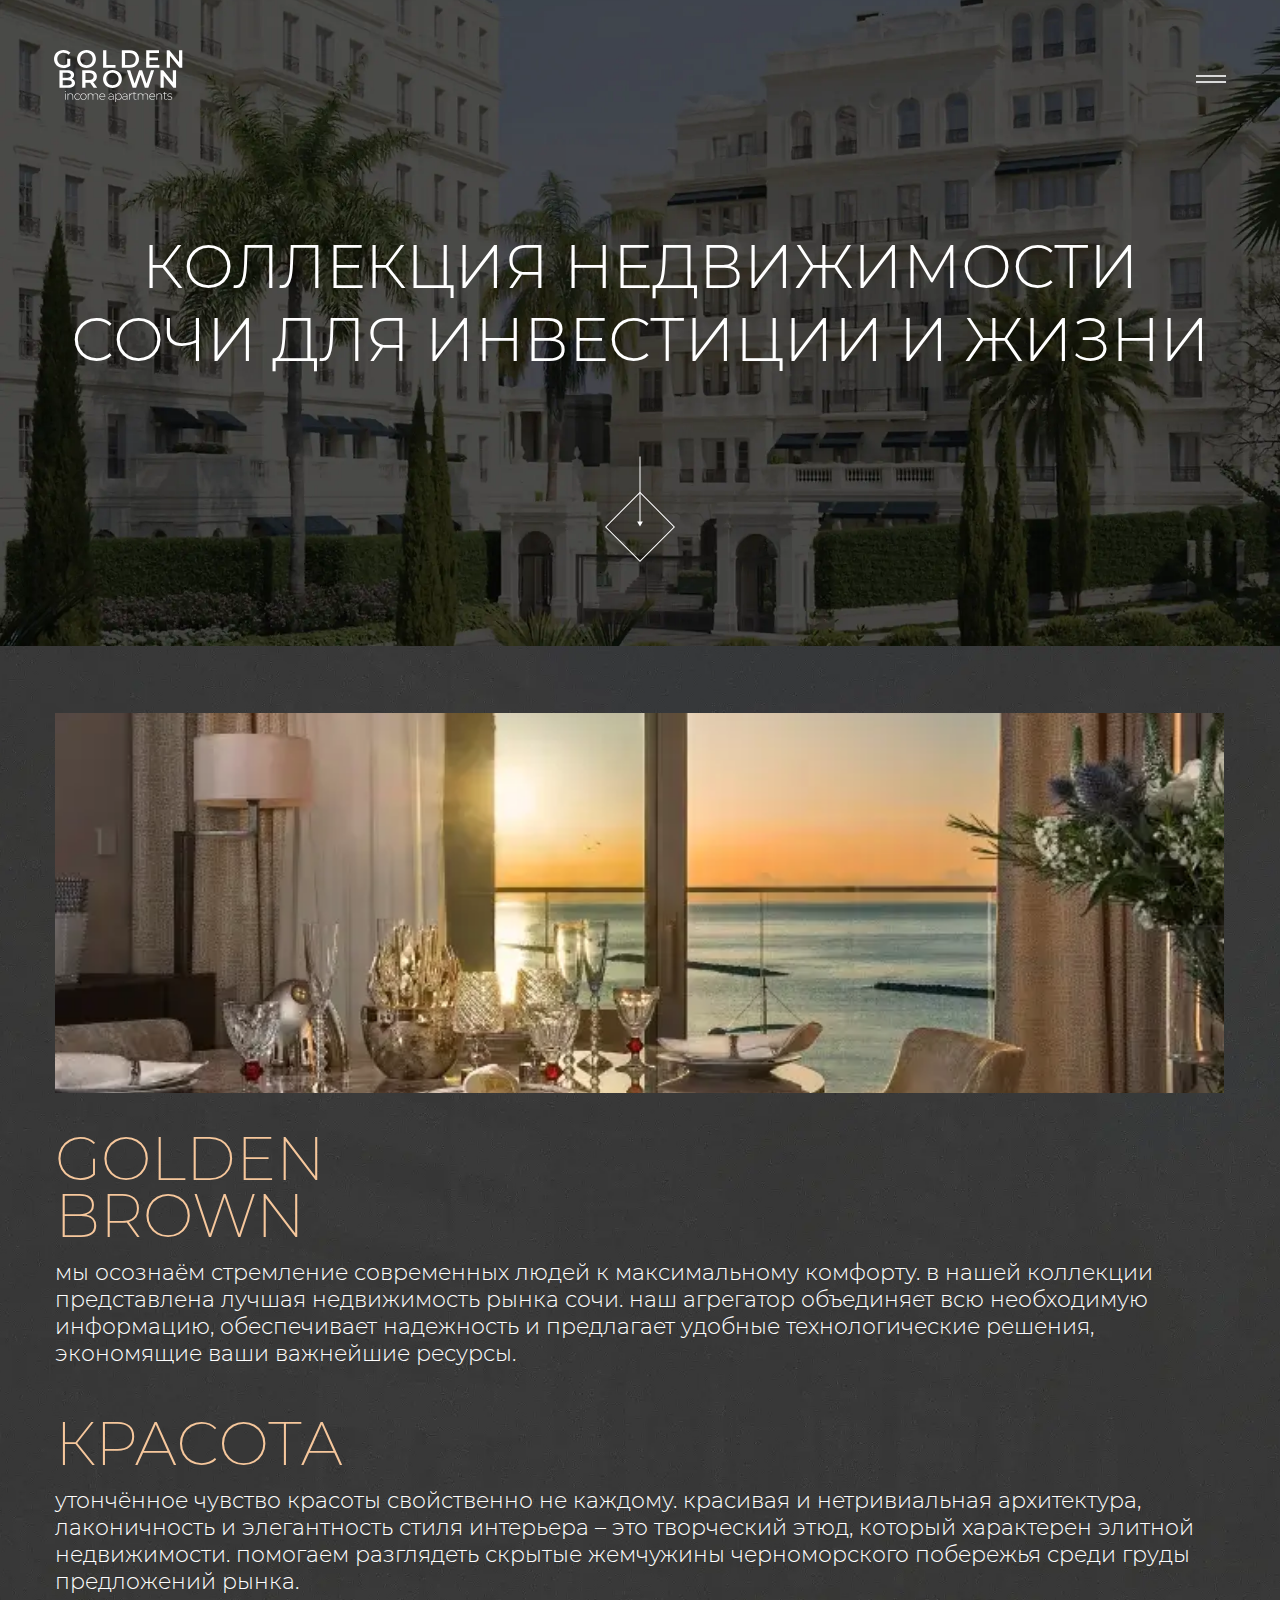
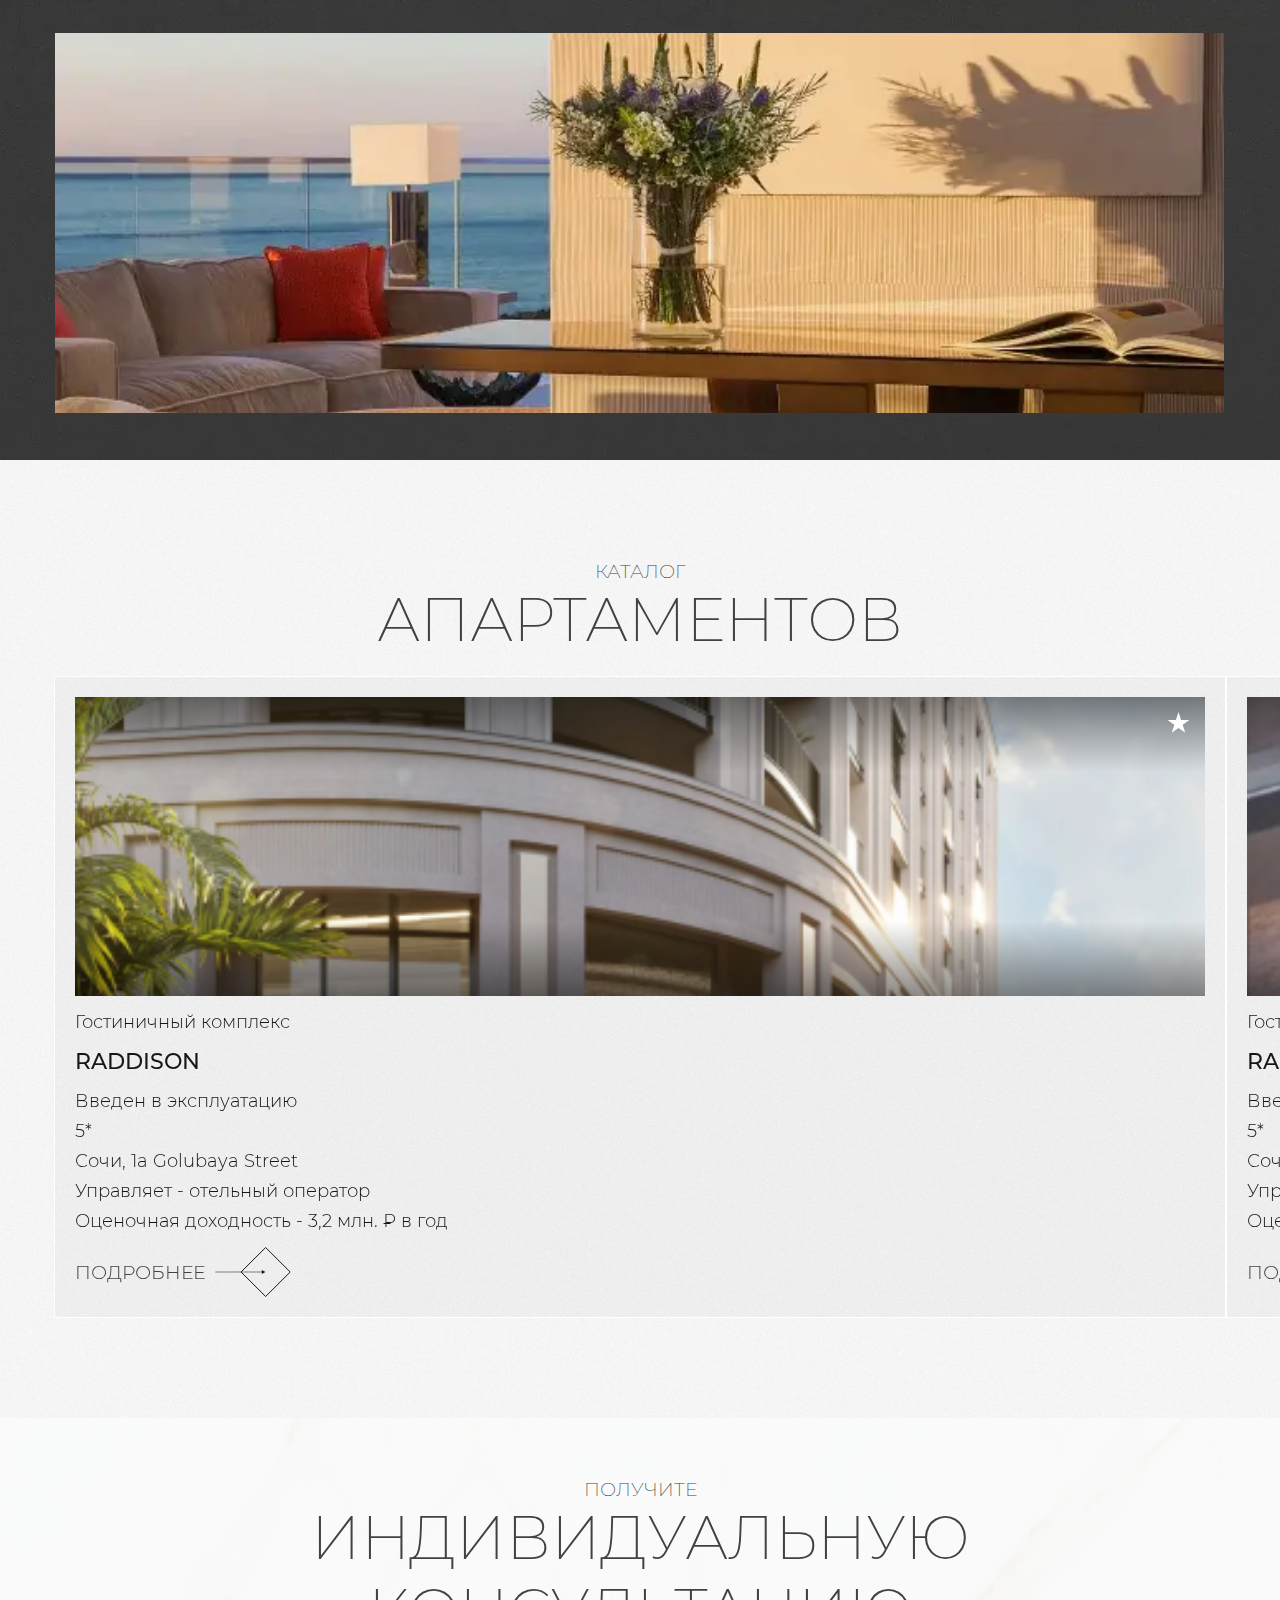
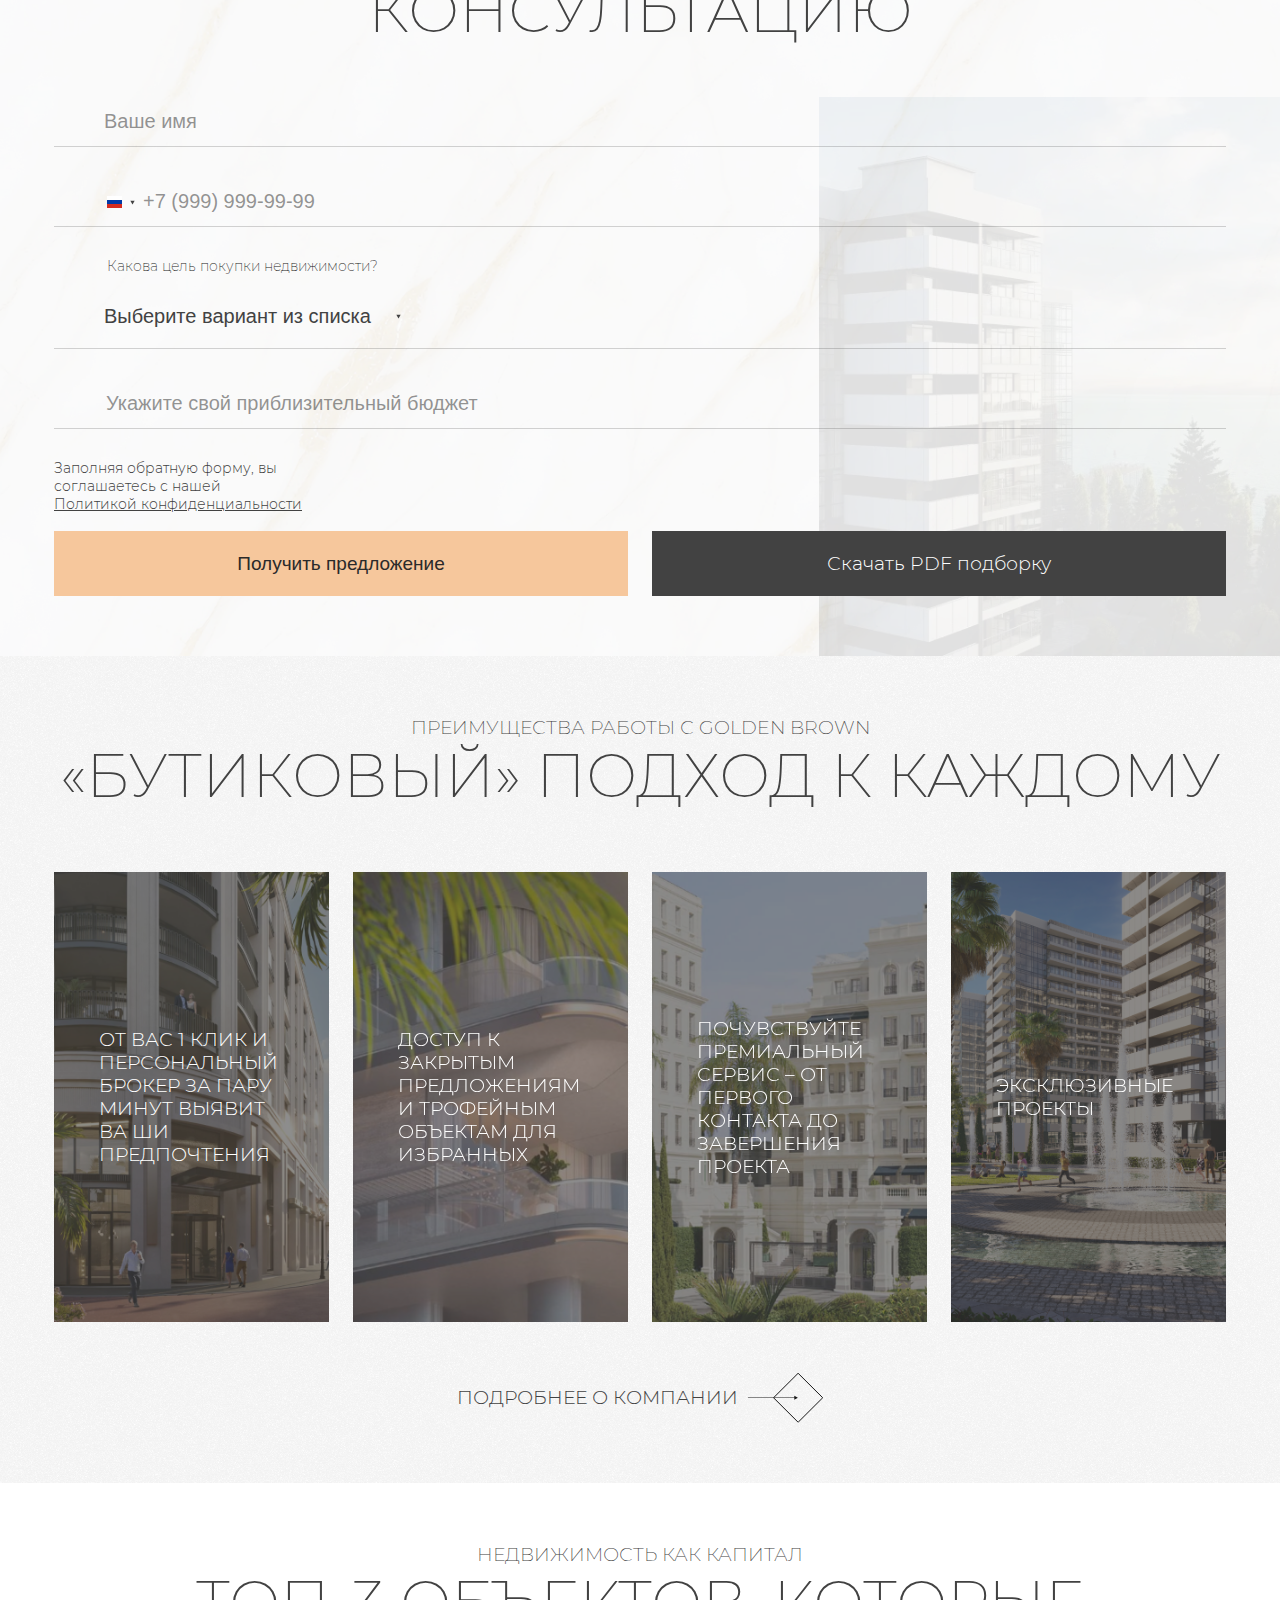
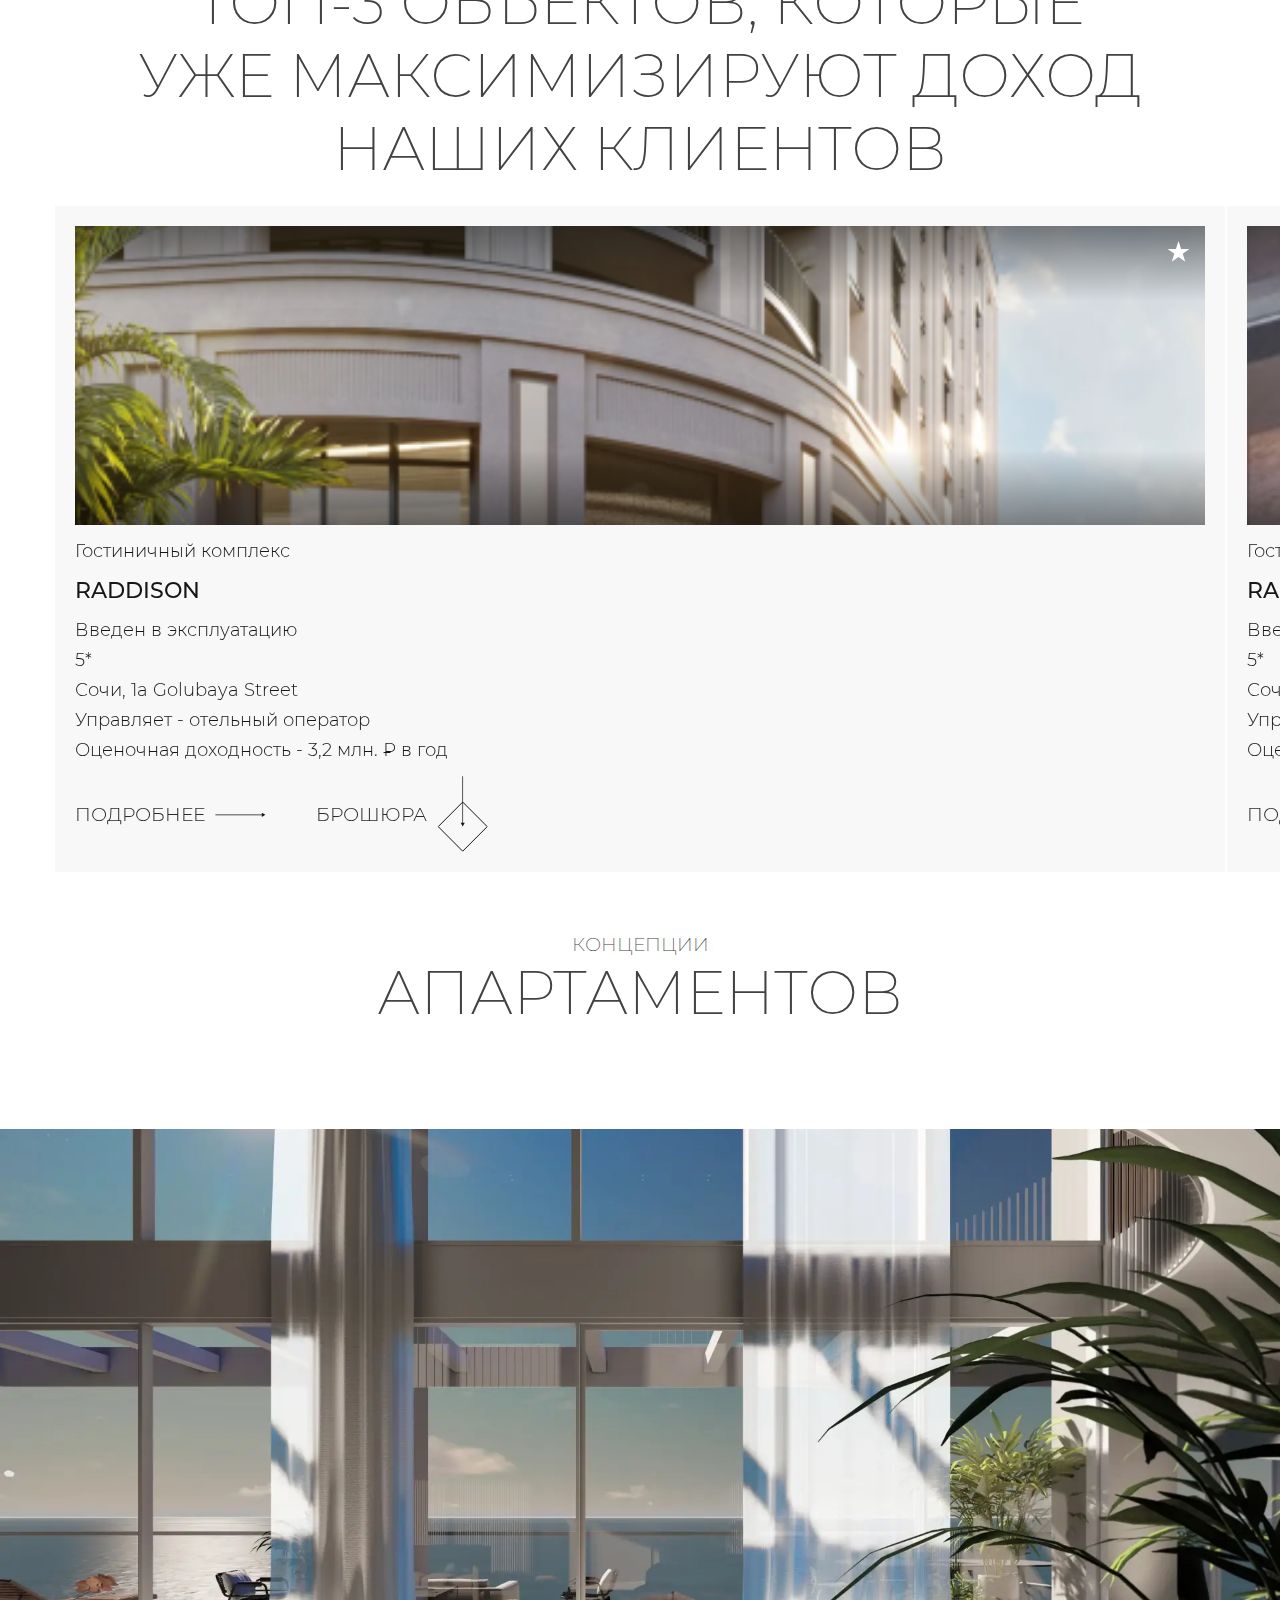
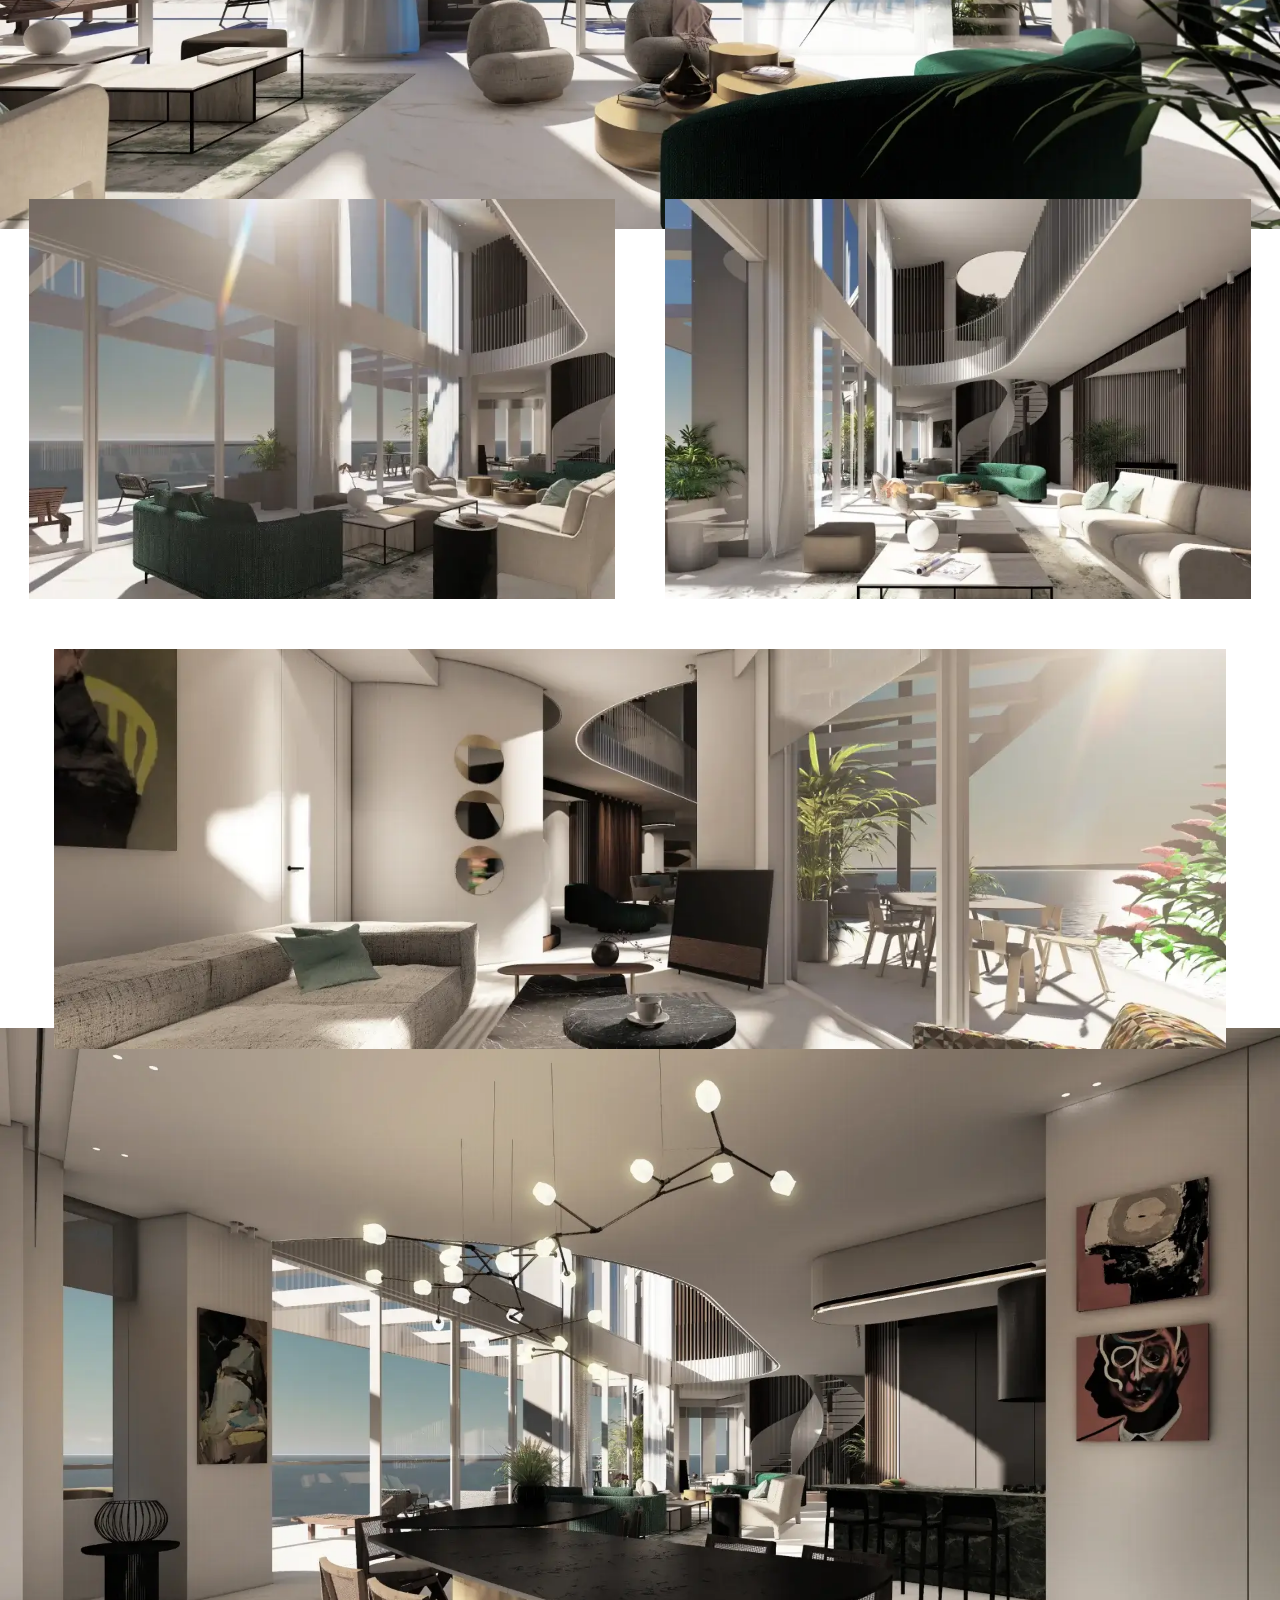
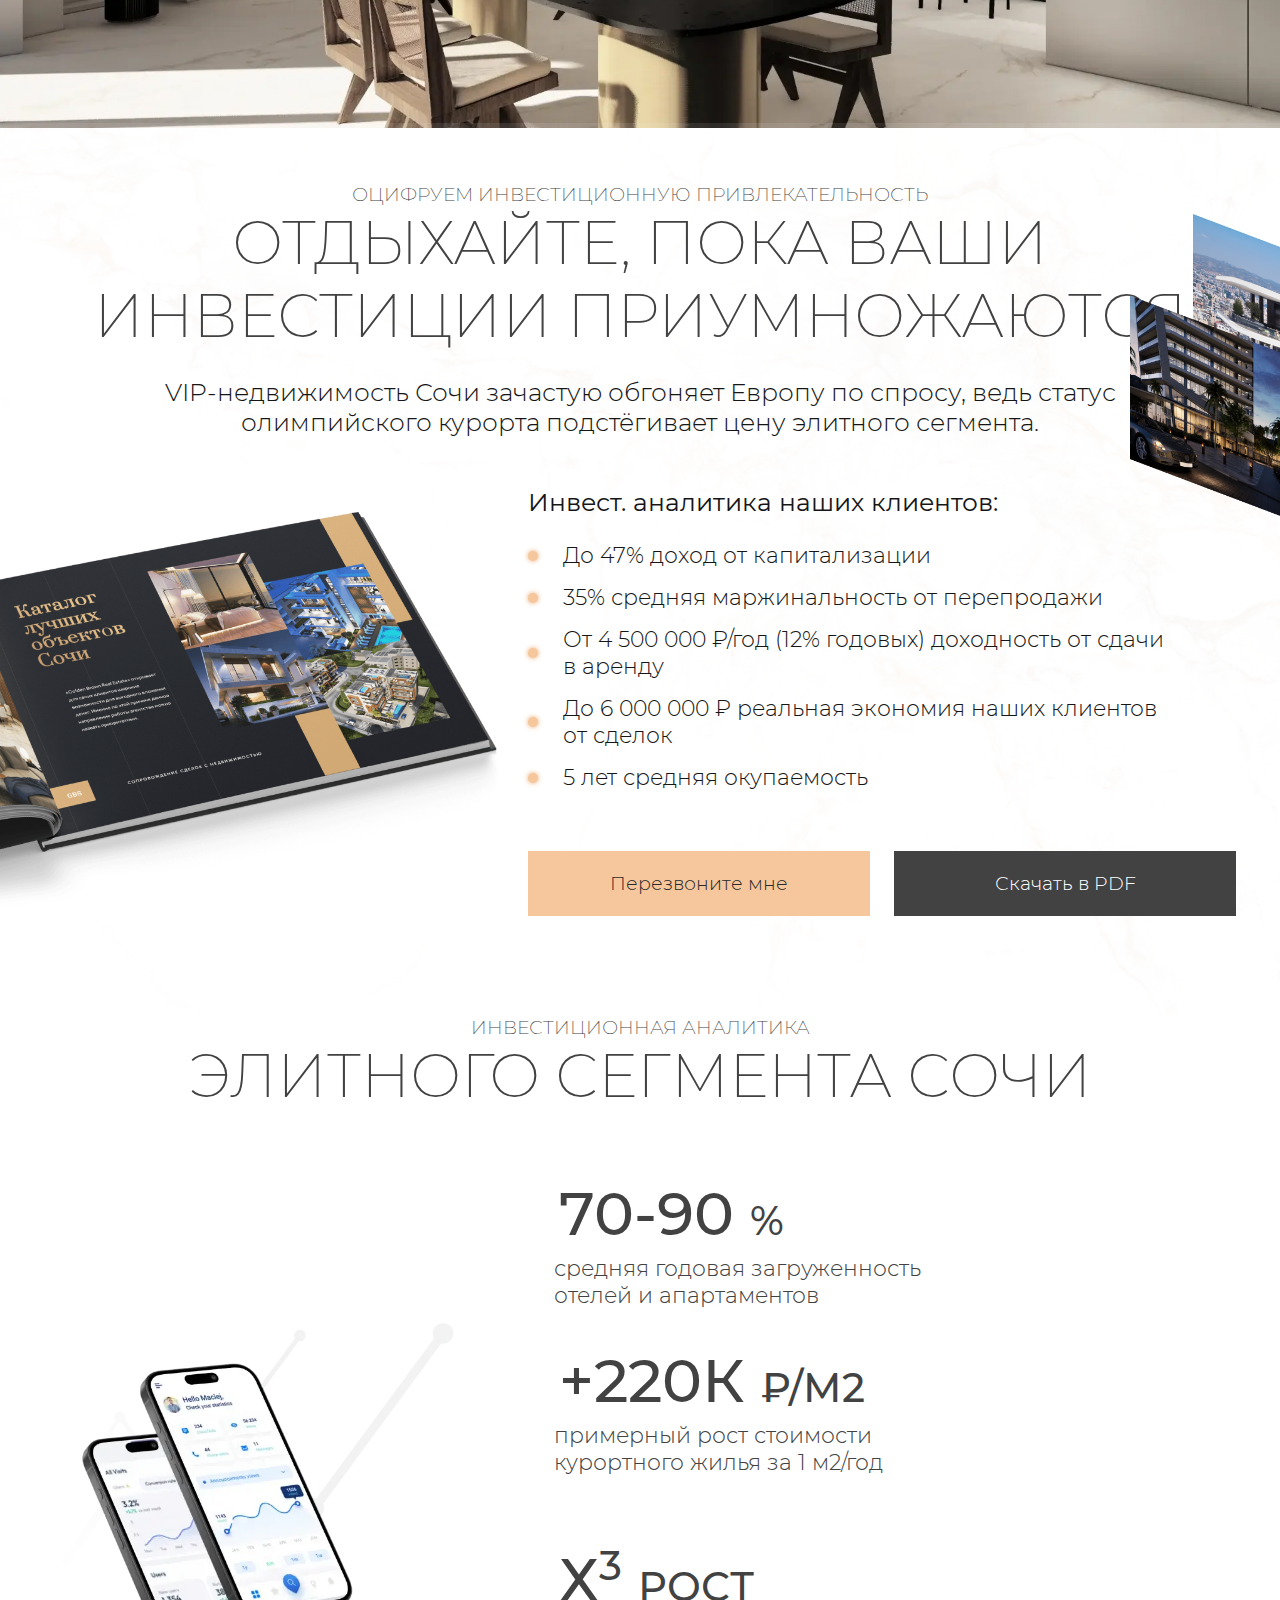
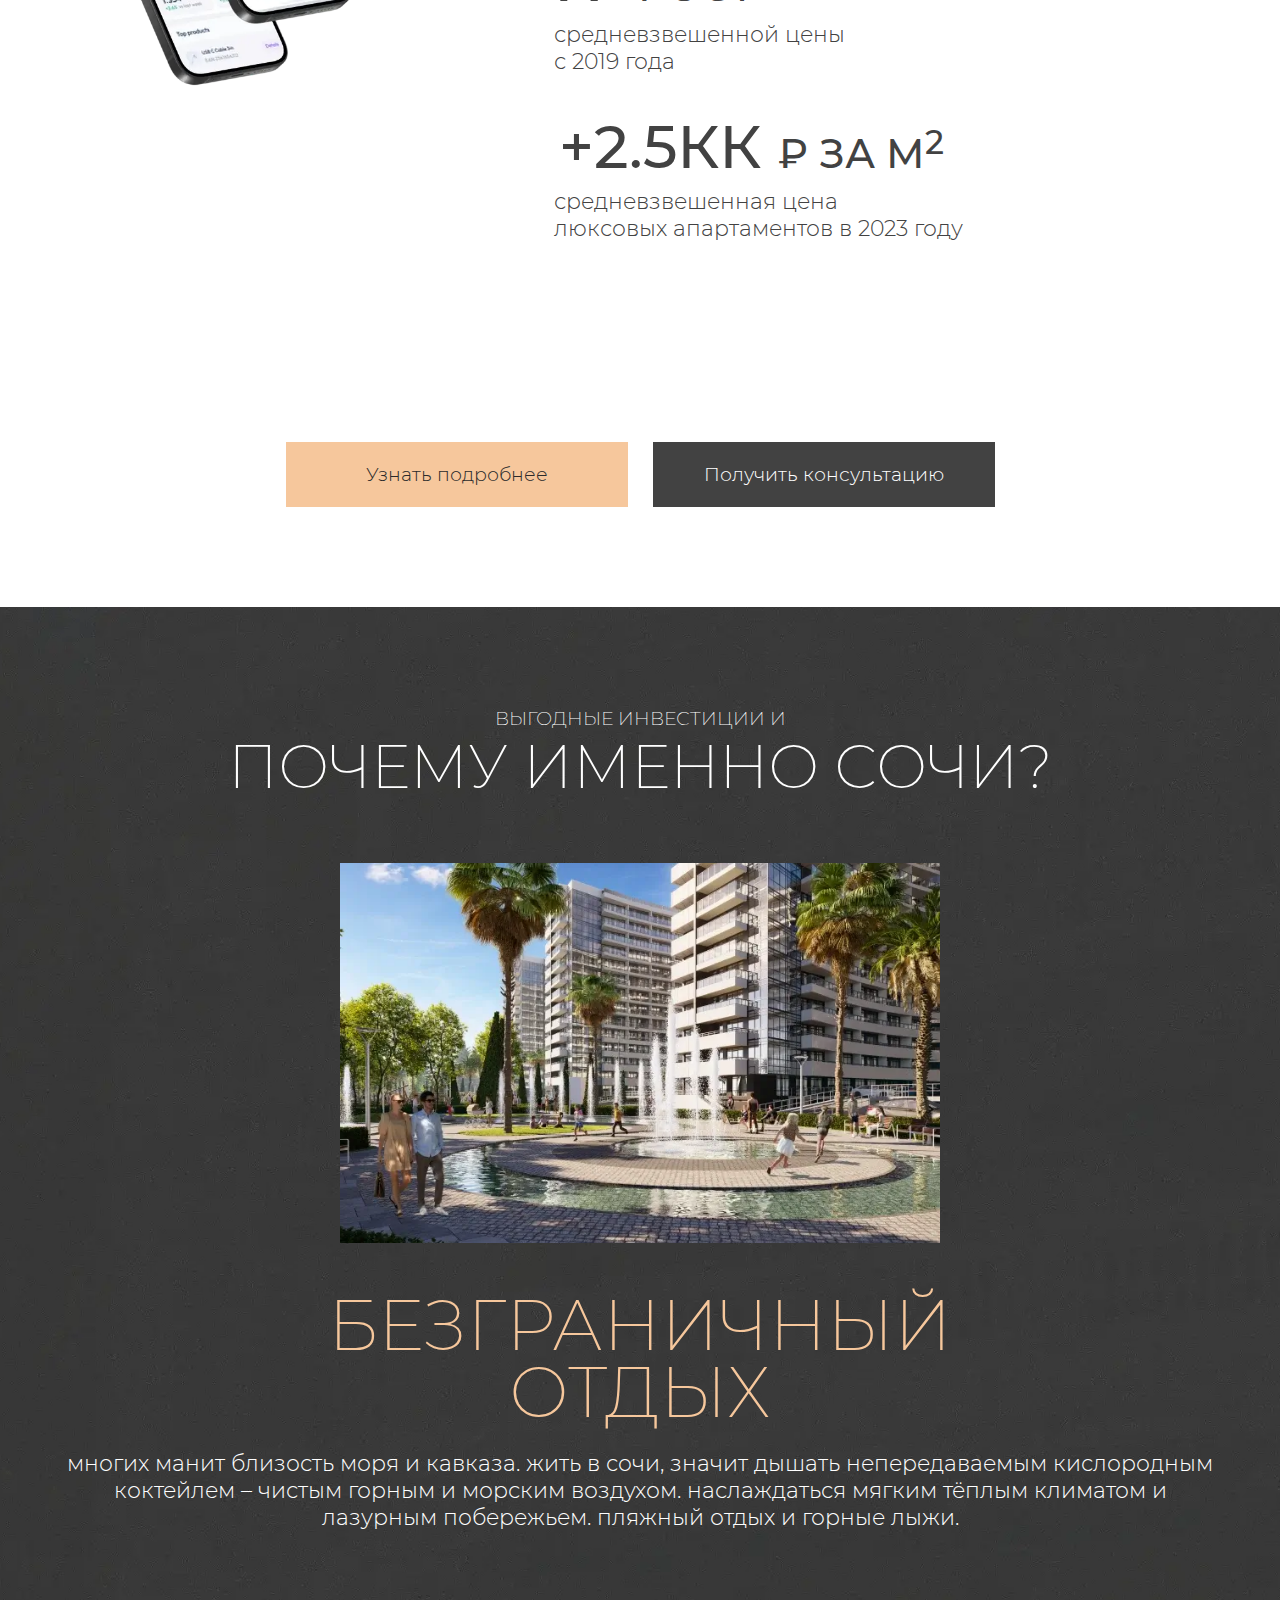
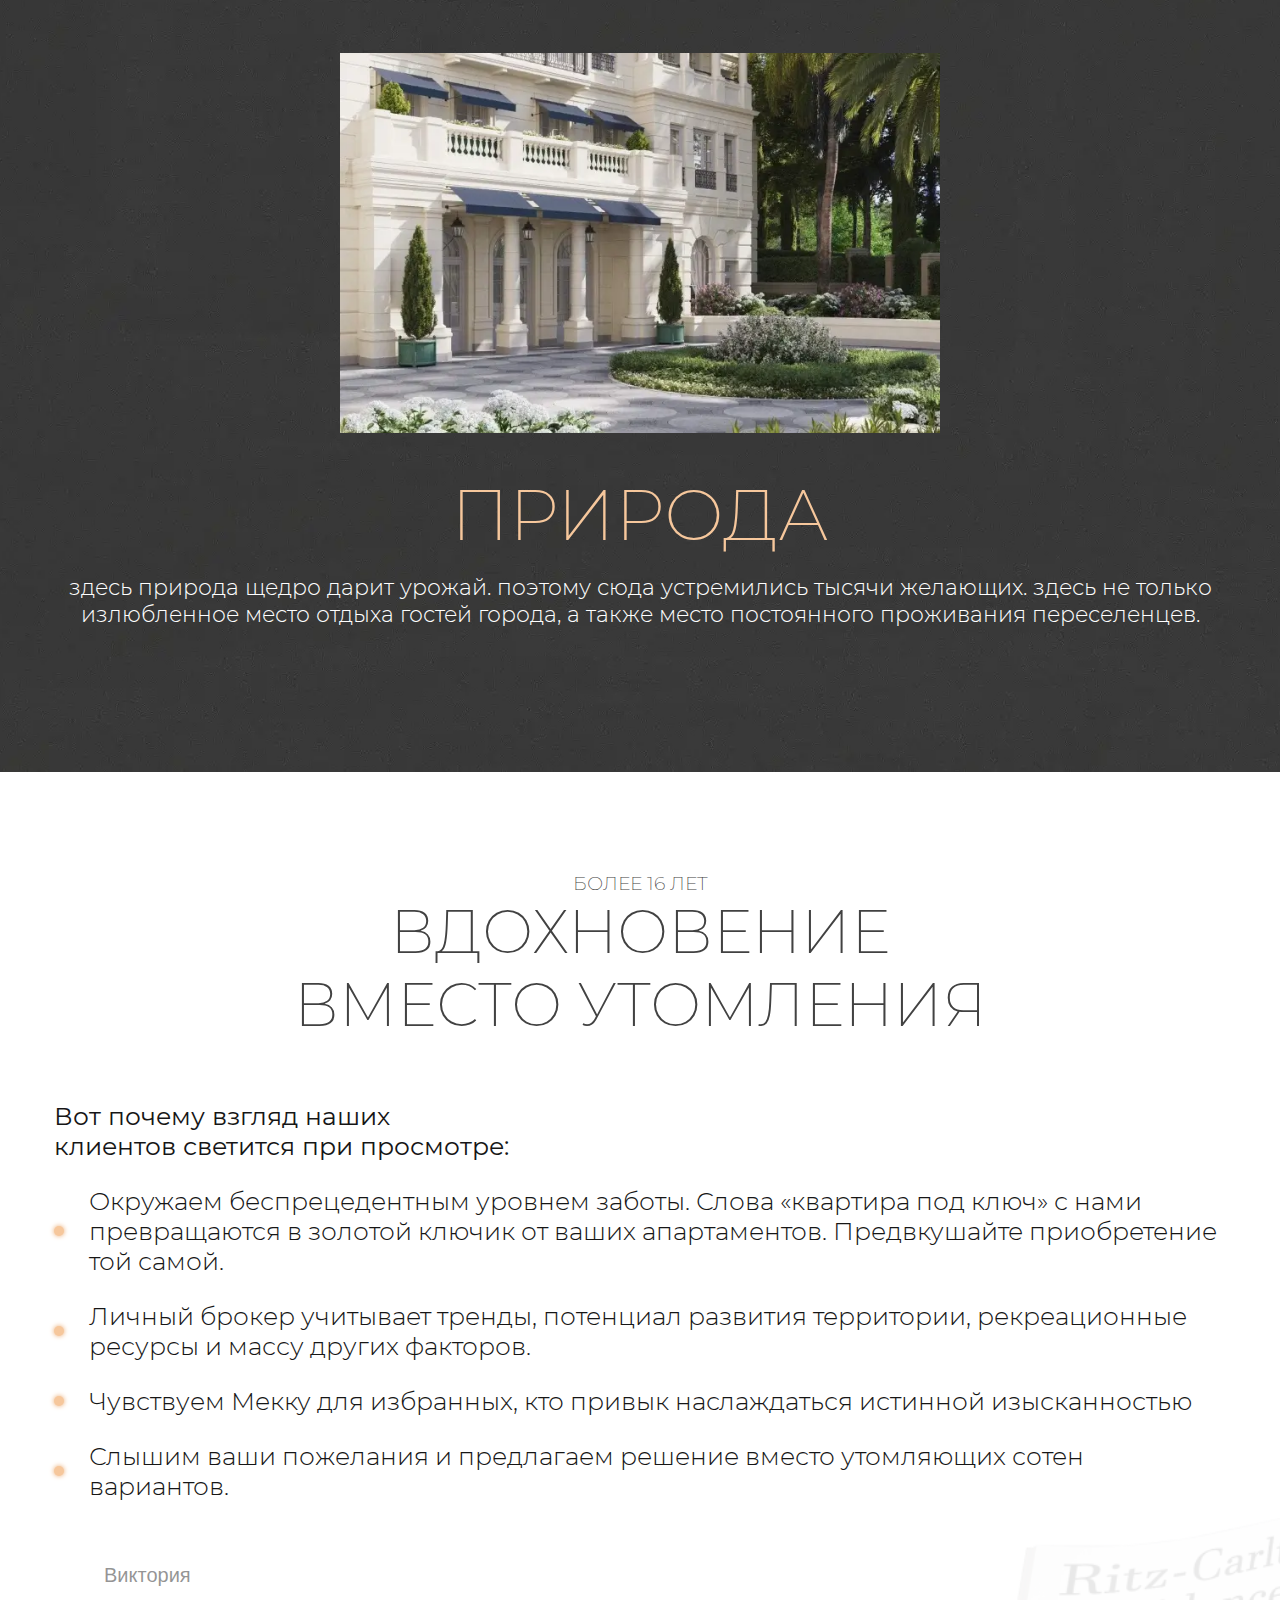
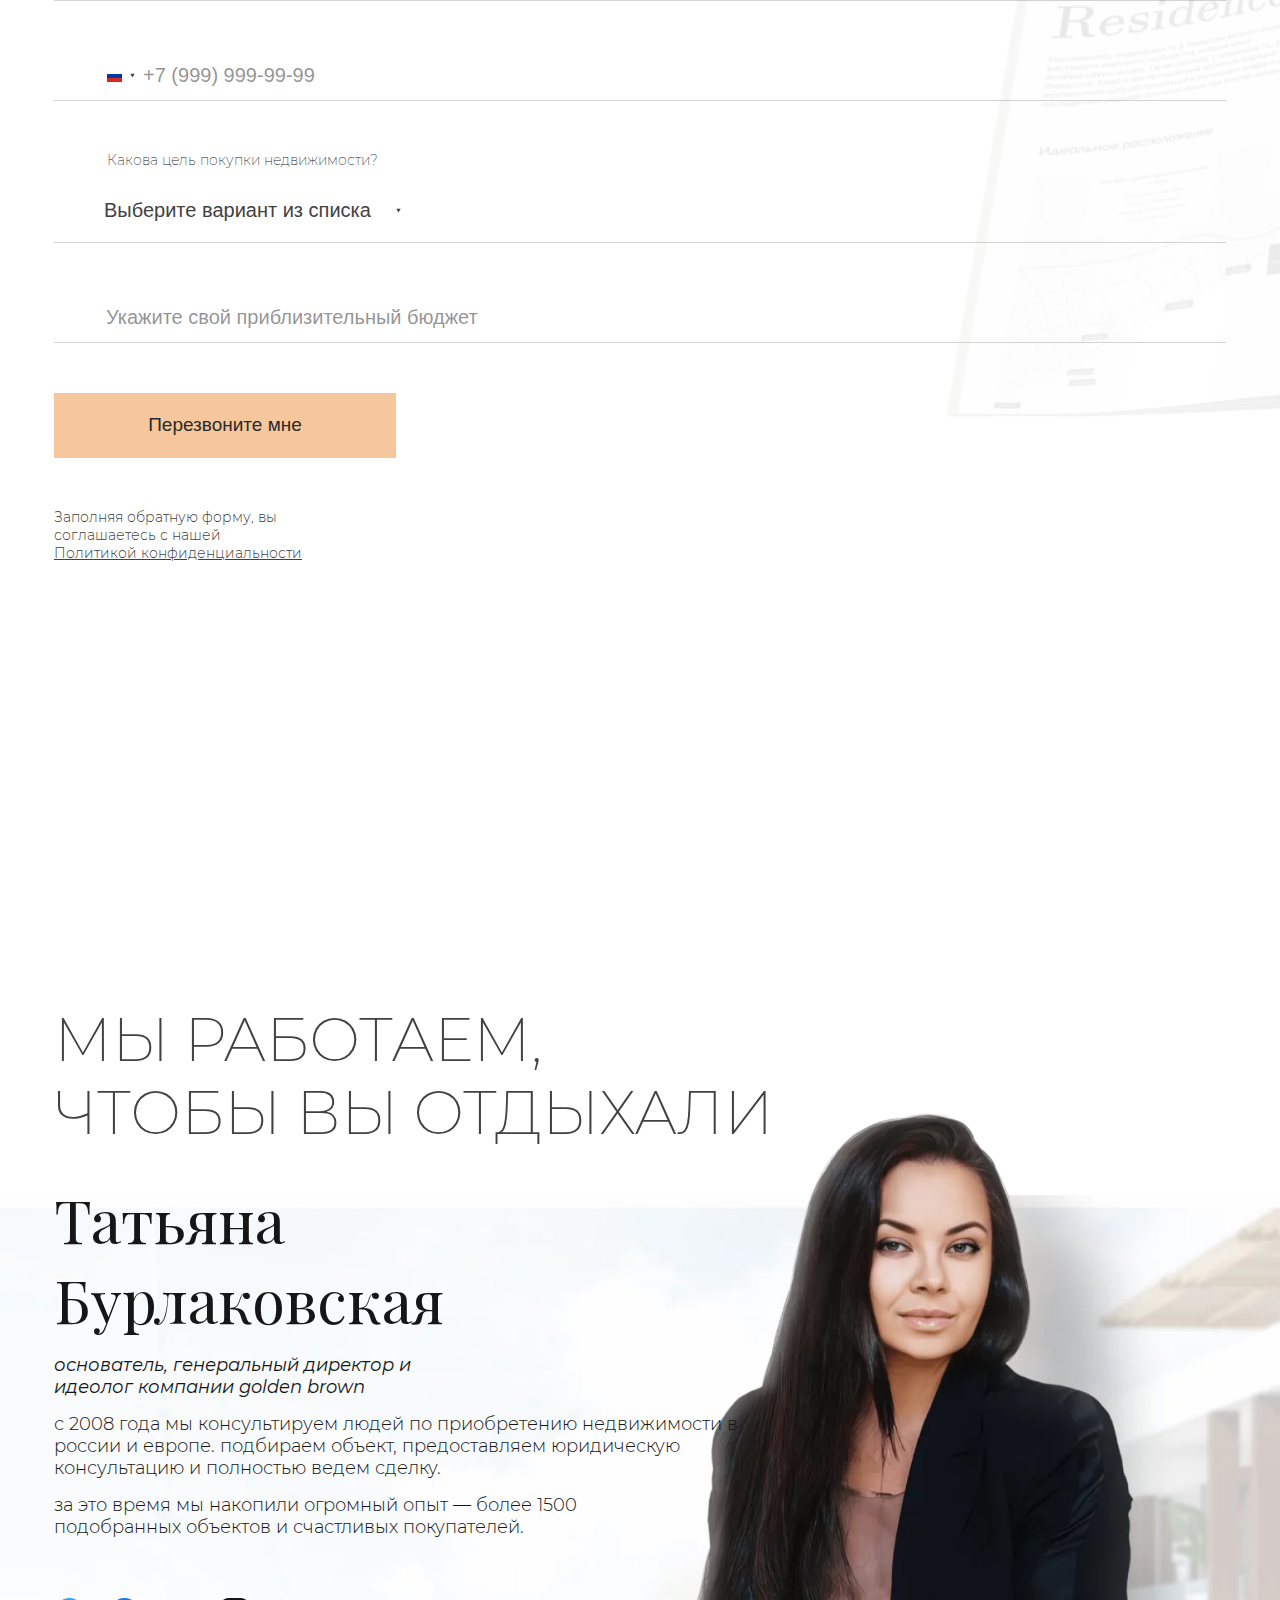
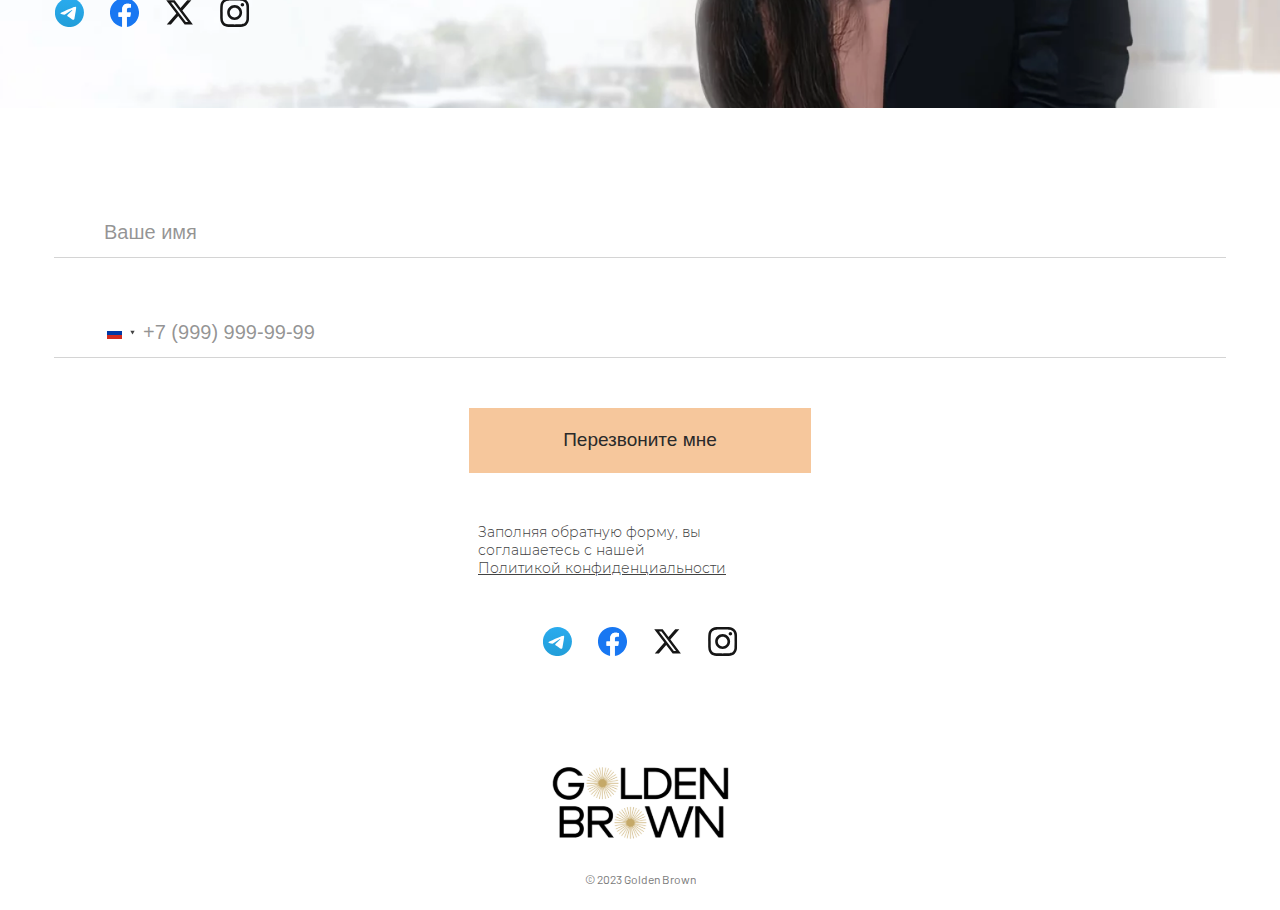
==== commit 9be22709: "card text update" ====
--- a/index.html
+++ b/index.html
@@ -180,7 +180,7 @@
                     </div>
                     <div class="description">
                         <h2 class="main_text_golden">golden brown</h2>
-                        <p>Когда изысканный вкус зарождается из финансового успеха, а также способствует его изобилию – это про GOLDEN BROWN. Мы понимаем, что ожидают клиенты, предпочитая элегантность и нетривиальность, а также реализуем самые амбициозные цели инвестирования, минуя риски.</p>
+                        <p>Мы осознаём стремление современных людей к максимальному комфорту. В нашей коллекции представлена лучшая недвижимость рынка Сочи. Наш агрегатор объединяет всю необходимую информацию, обеспечивает надежность и предлагает удобные технологические решения, экономящие ваши важнейшие ресурсы.</p>
                     </div>
                 </div>
                 <div class="home_card__bottom">
--- a/css/style.css
+++ b/css/style.css
@@ -1,9 +1,6 @@
 @font-face {
   font-family: "Gotham Pro";
   src: url("../fonts/ofont.ru_Gotham Pro.ttf") format("truetype");
-}
-html {
-  scroll-behavior: smooth;
 }
 body {
   font-family: "Montserrat", sans-serif;
@@ -789,7 +786,7 @@
 .home h1 {
   color: #fff;
   text-align: center;
-  font-size: 90px;
+  font-size: 60px;
   font-style: normal;
   font-weight: 300;
   line-height: normal;
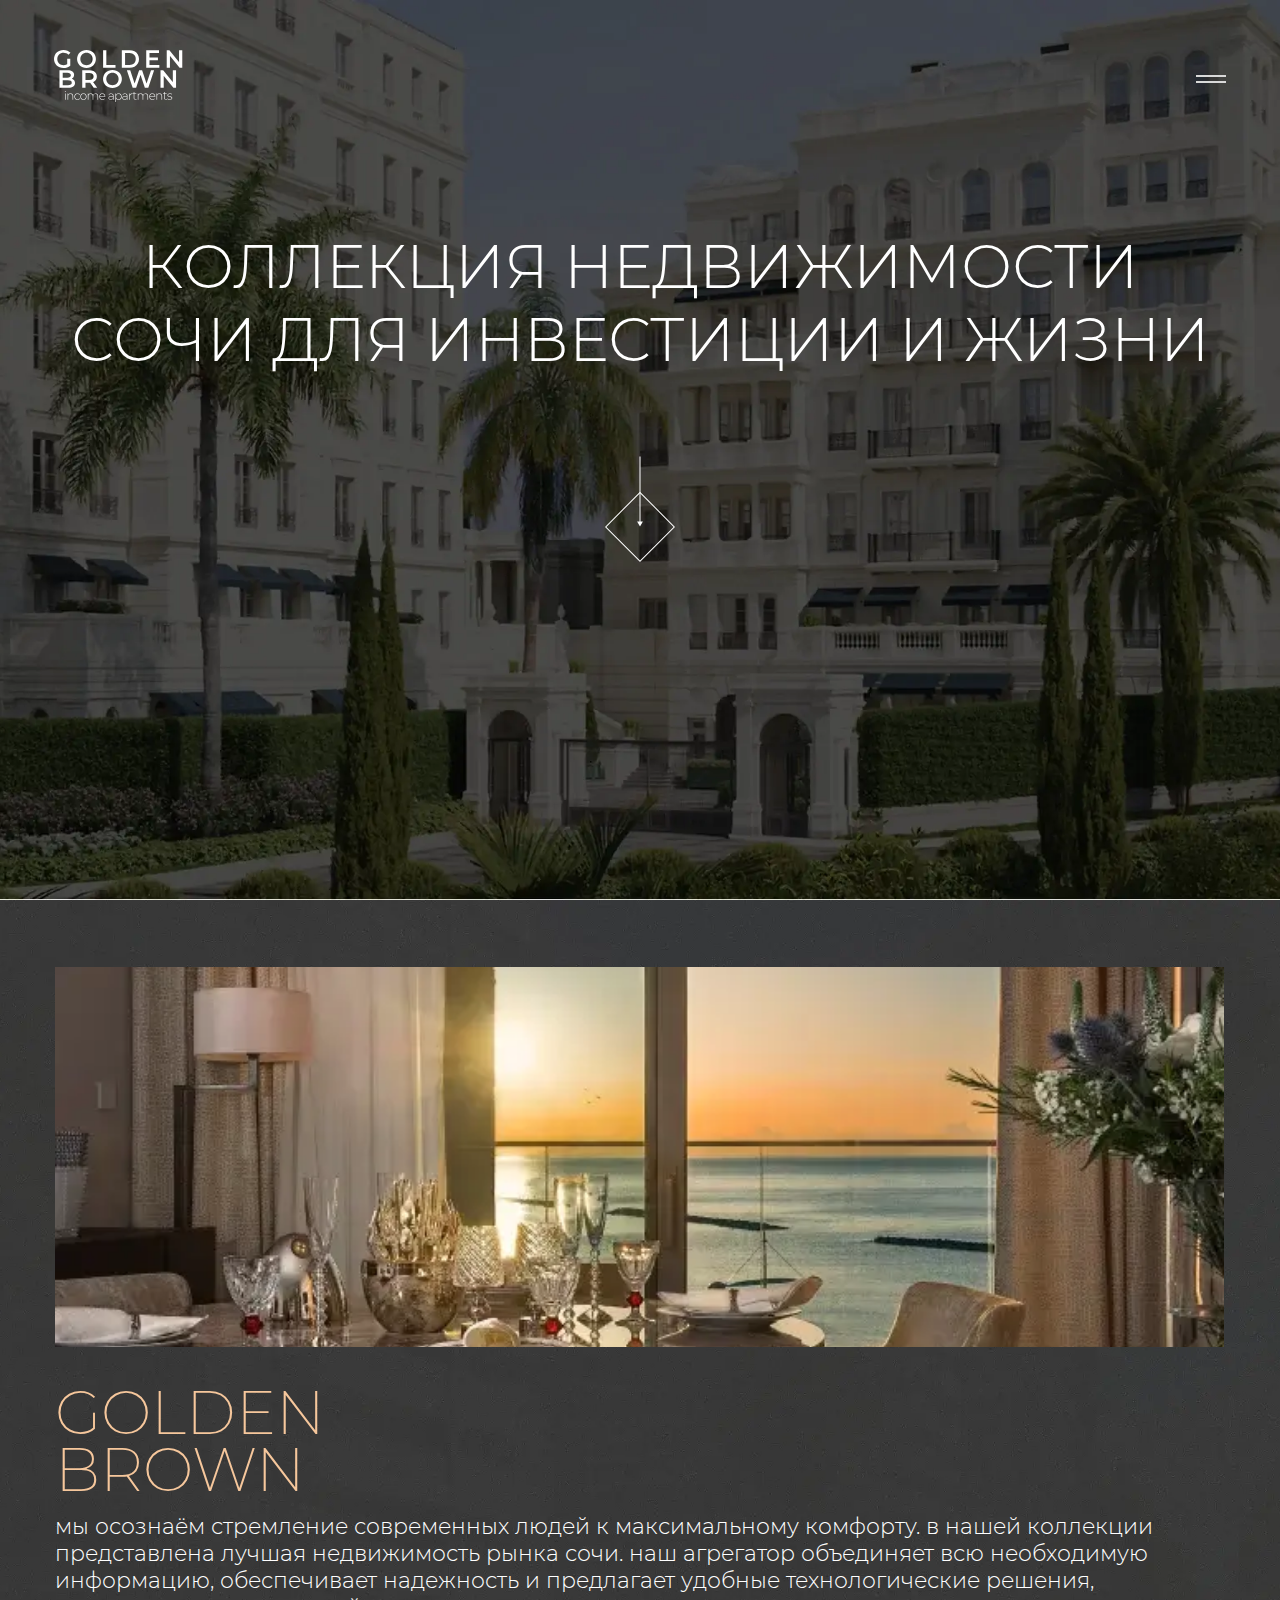
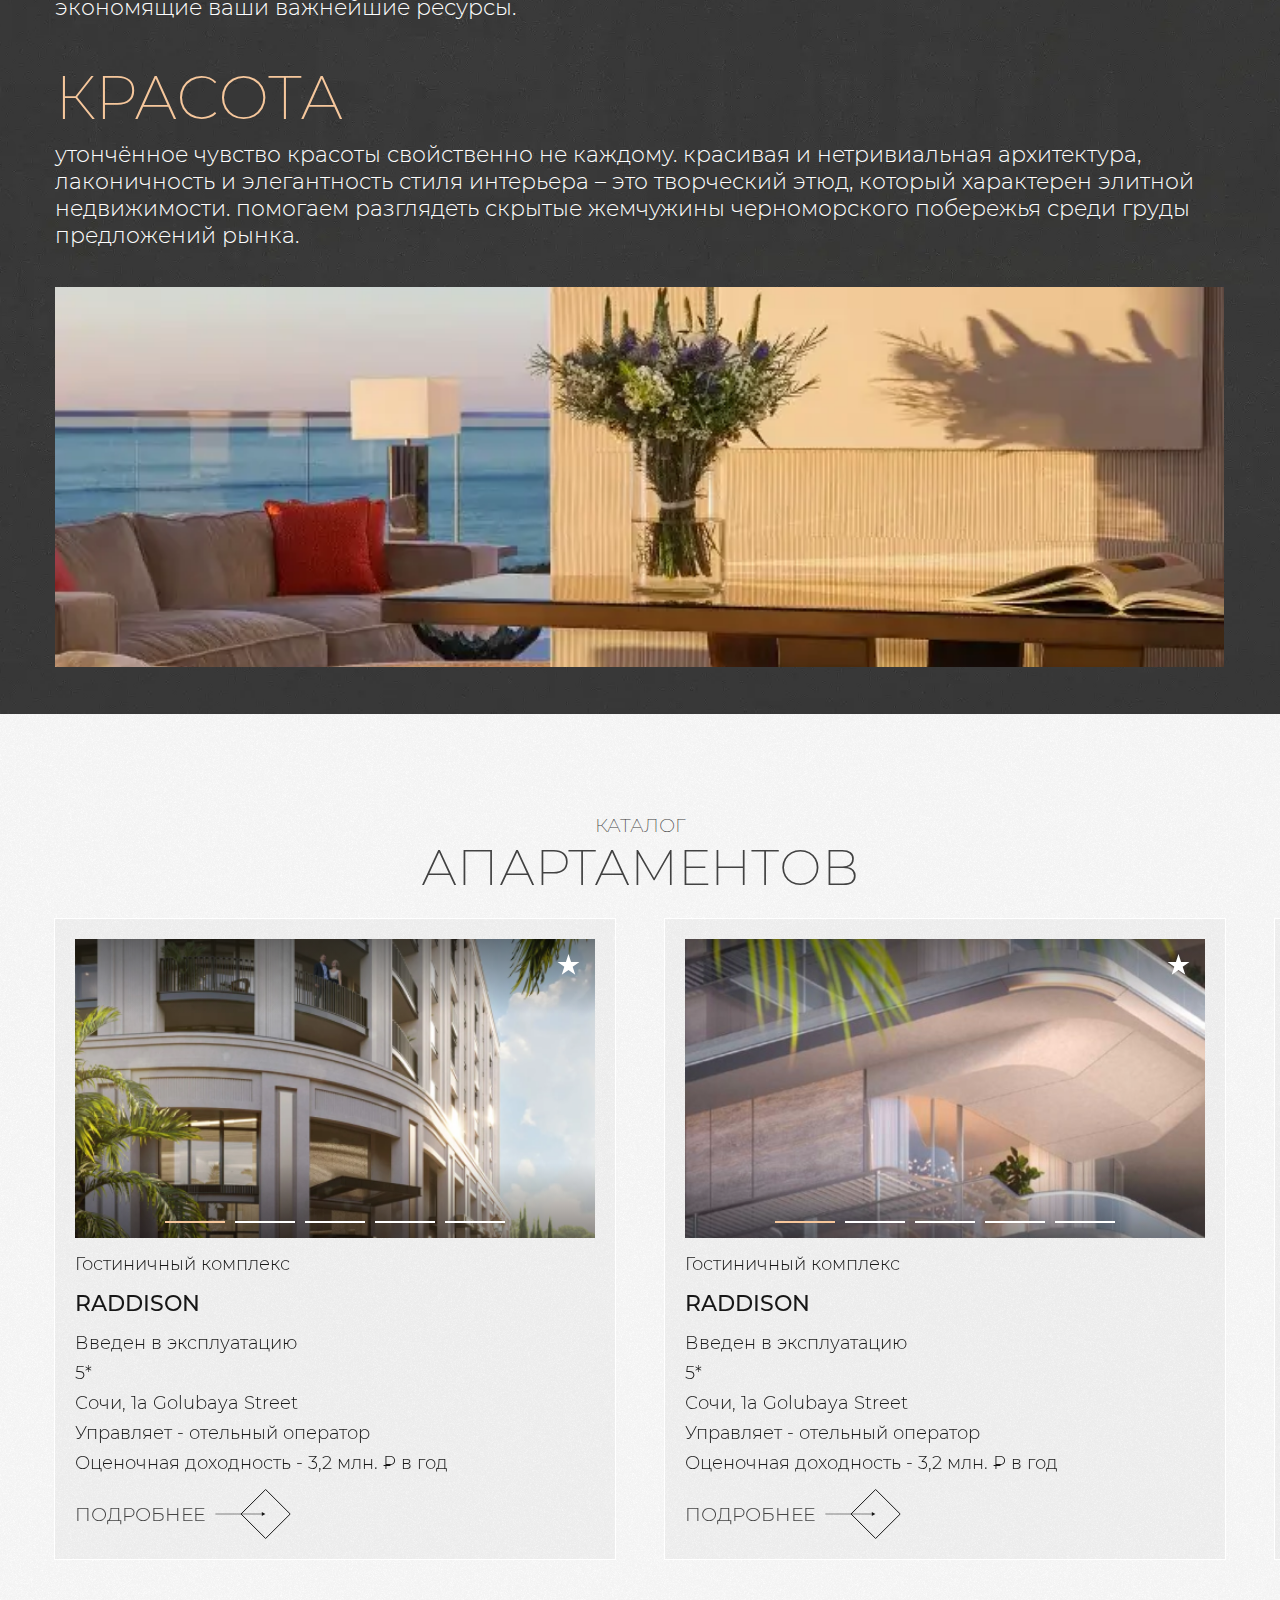
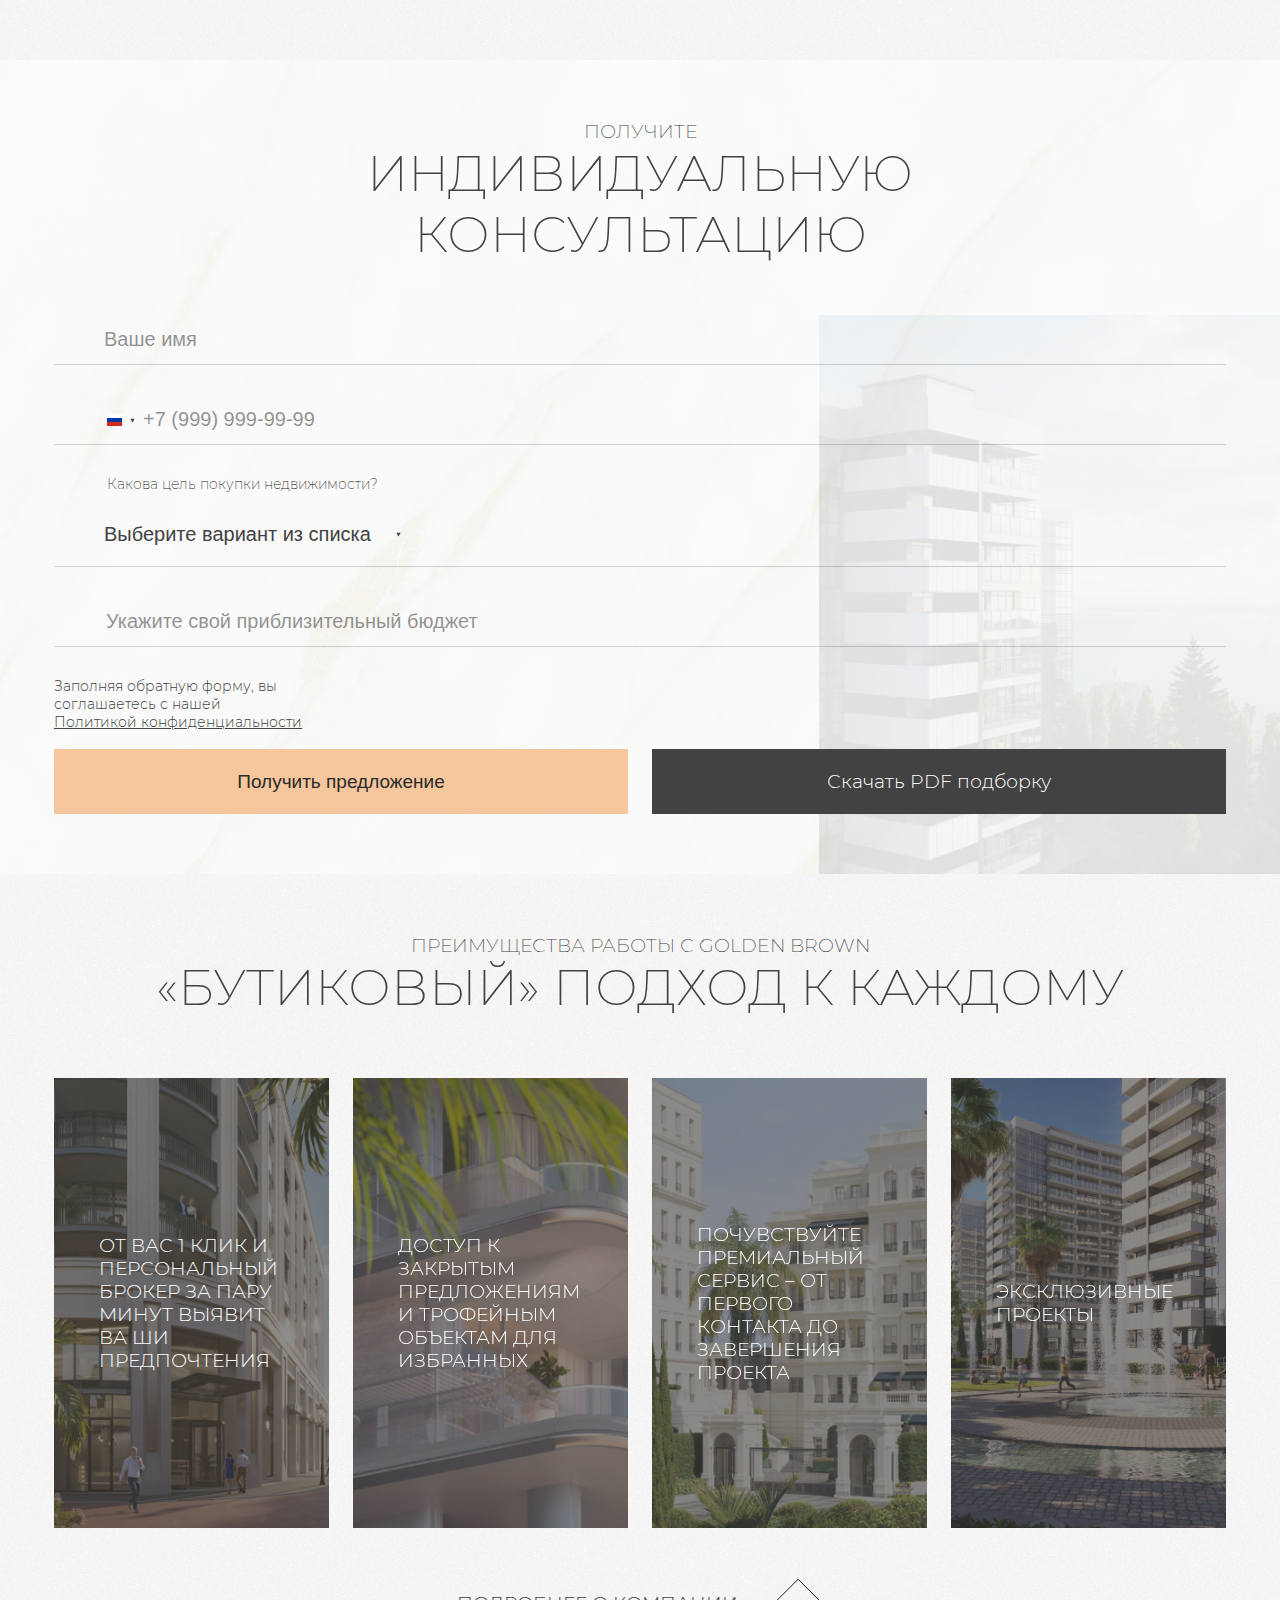
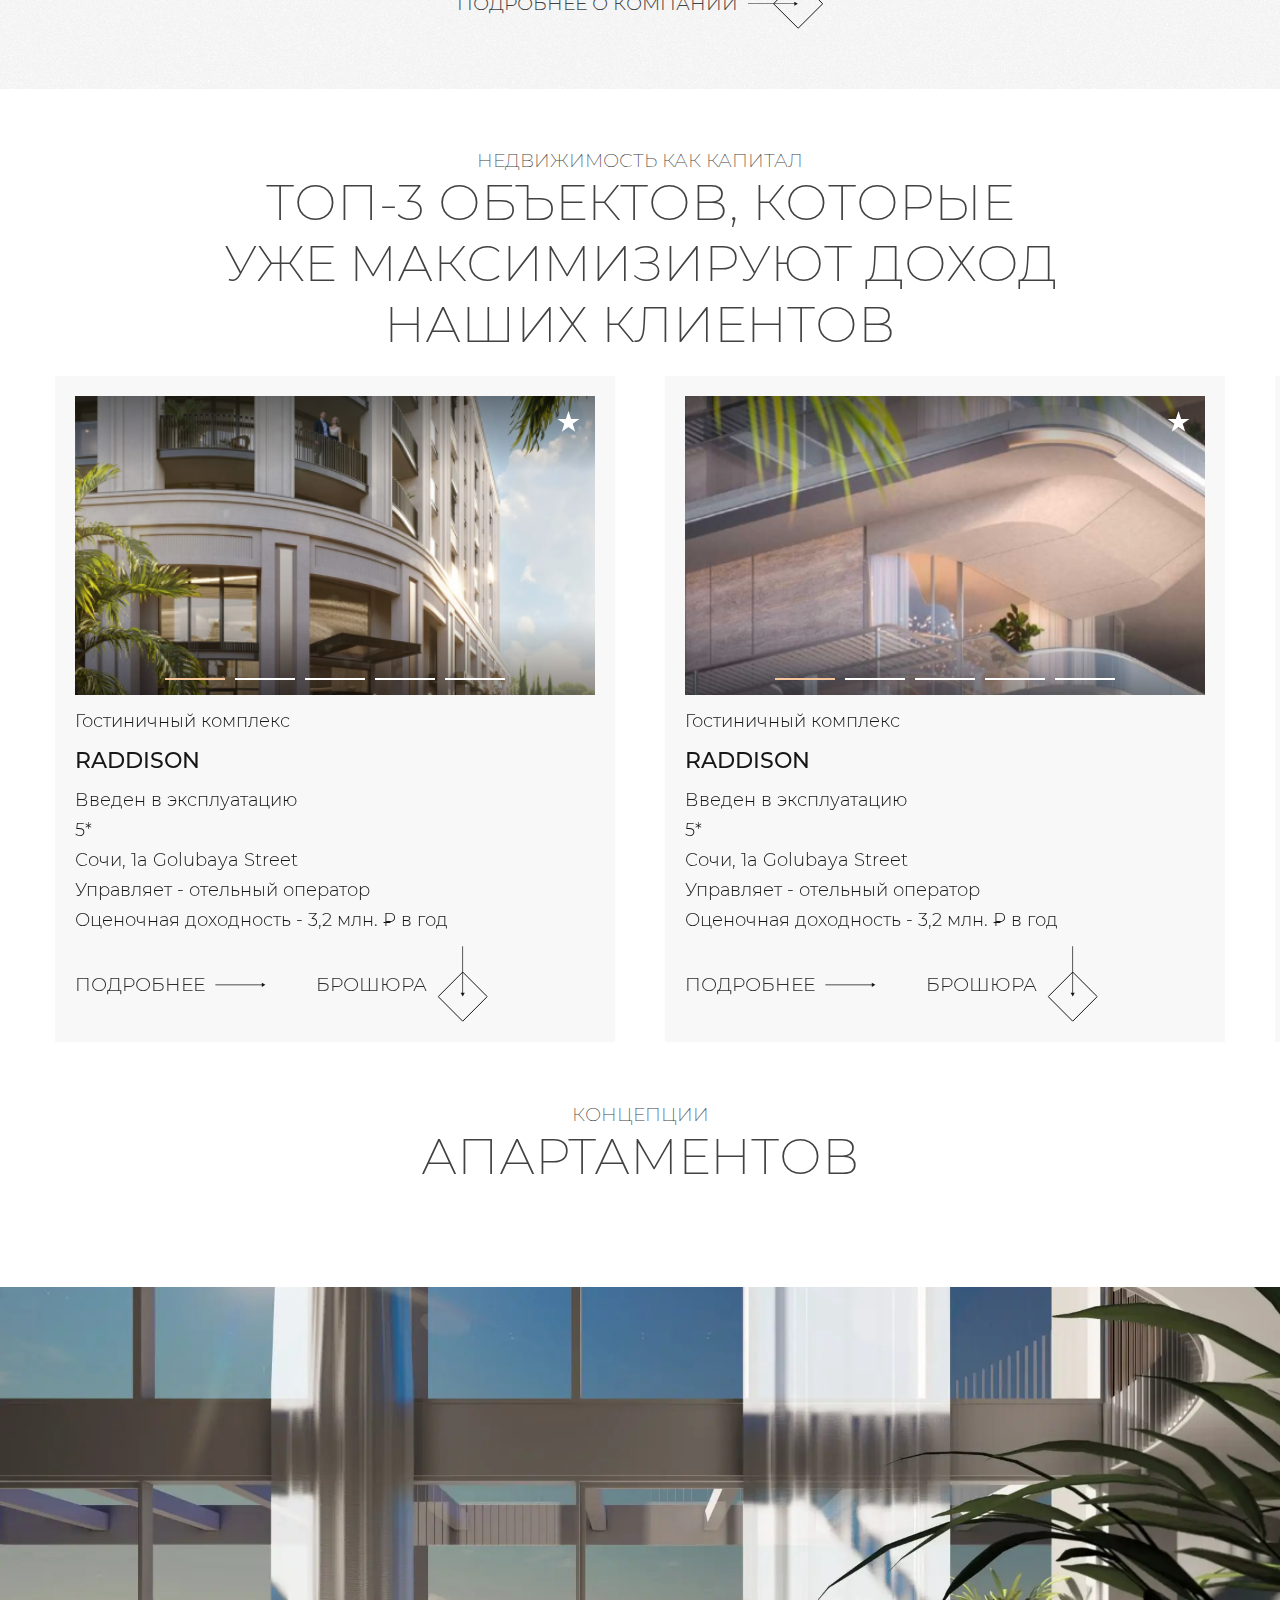
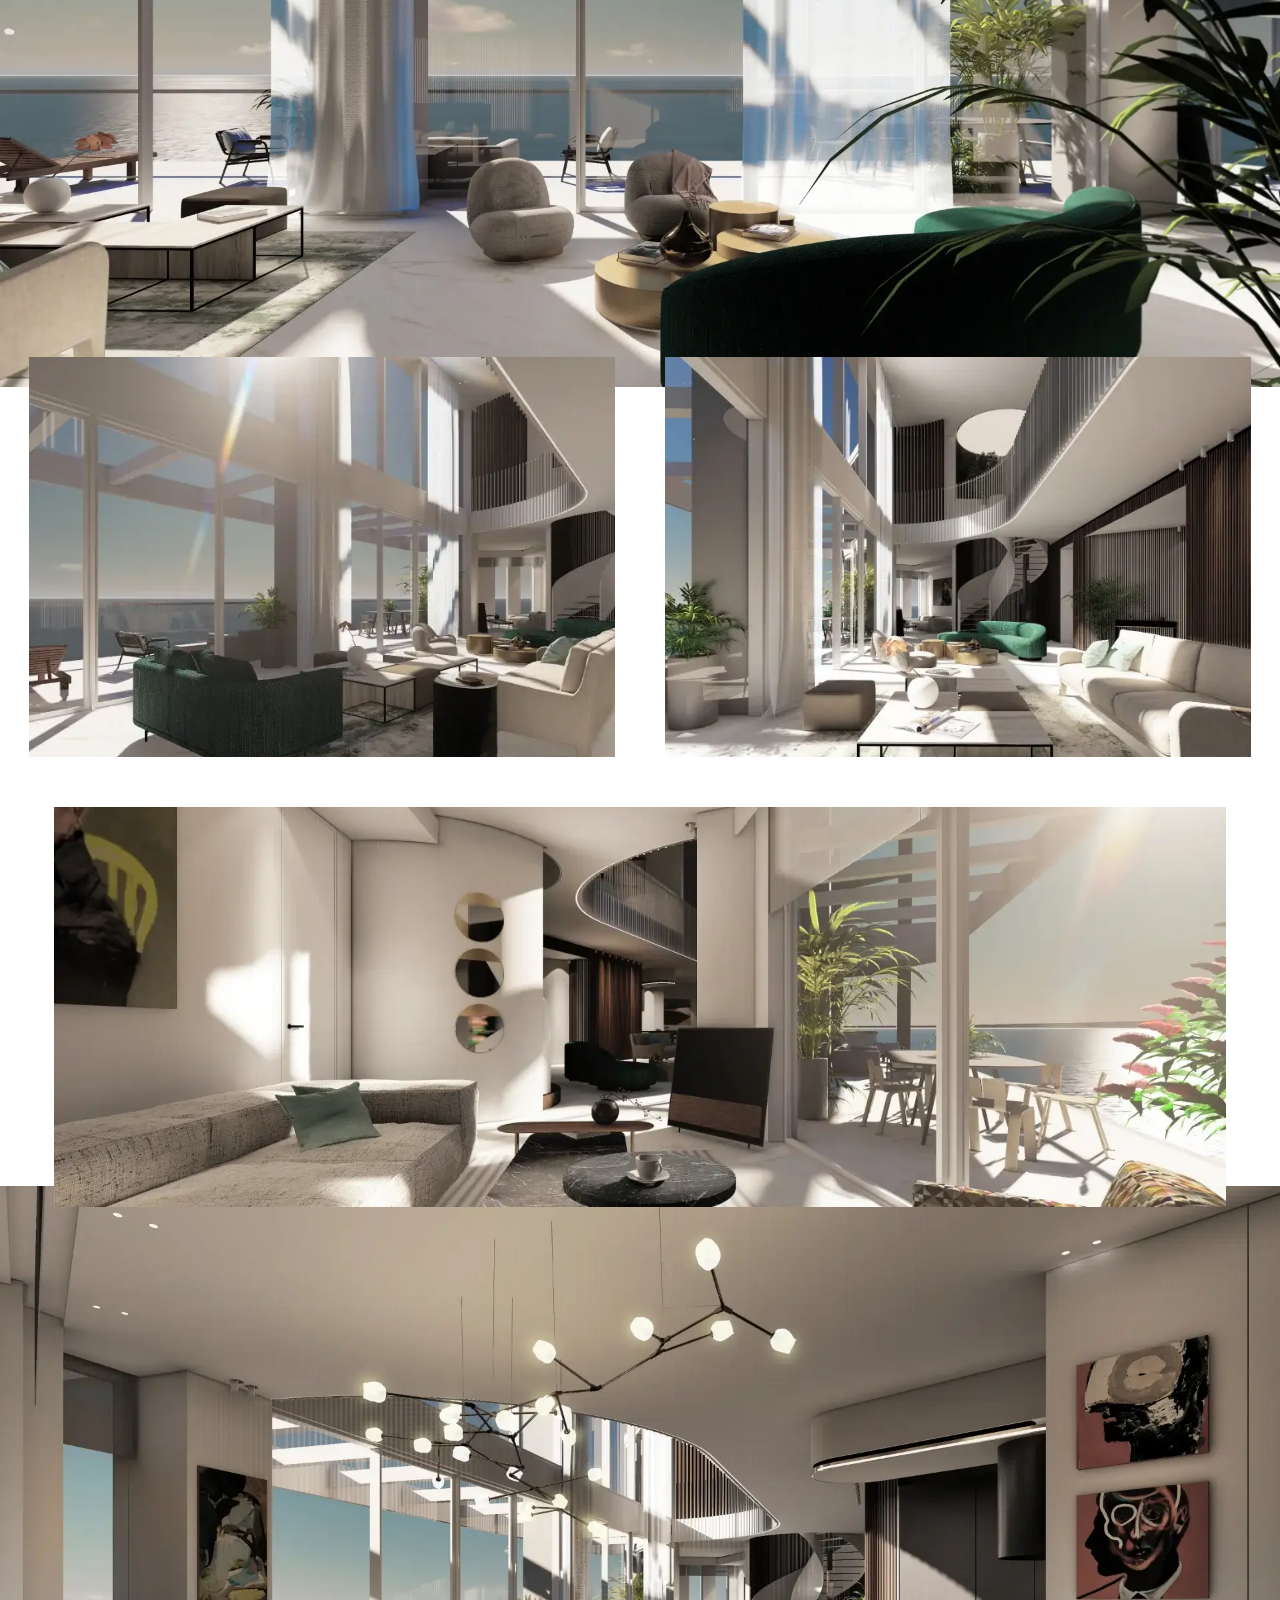
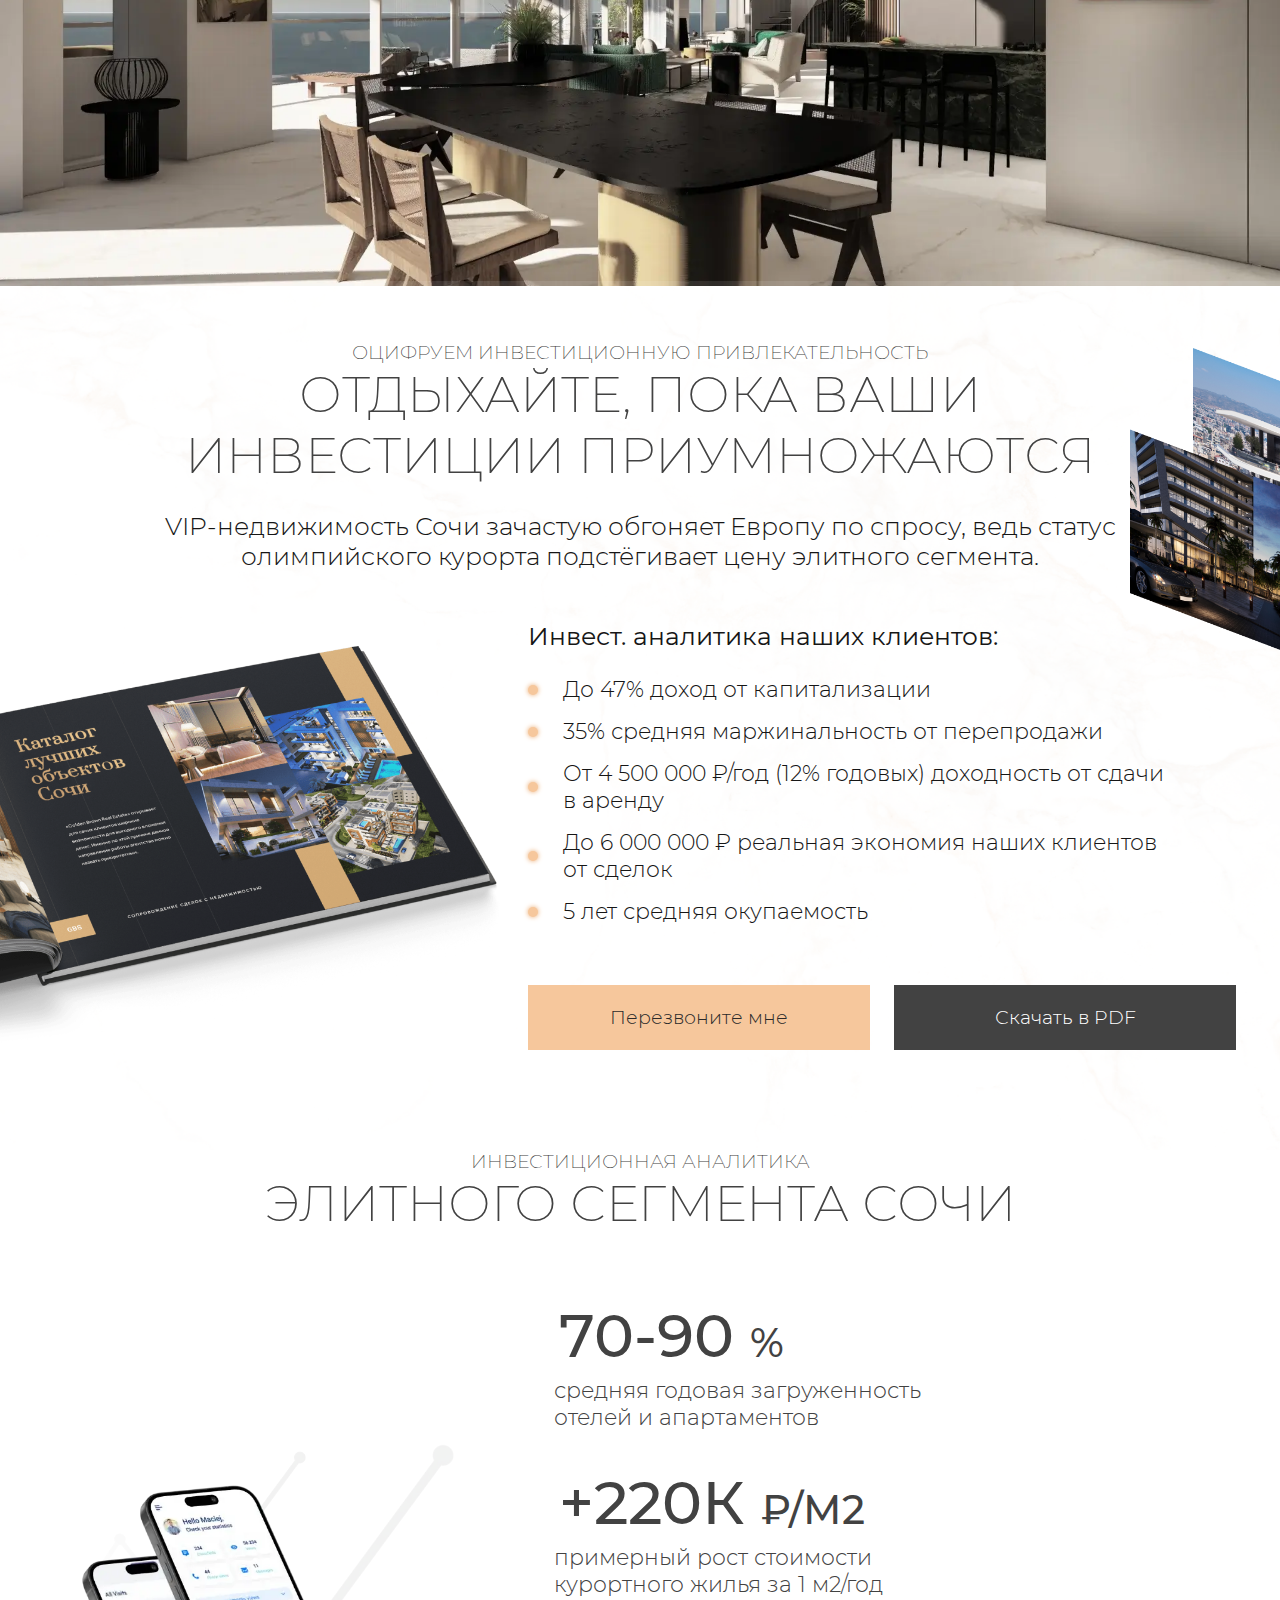
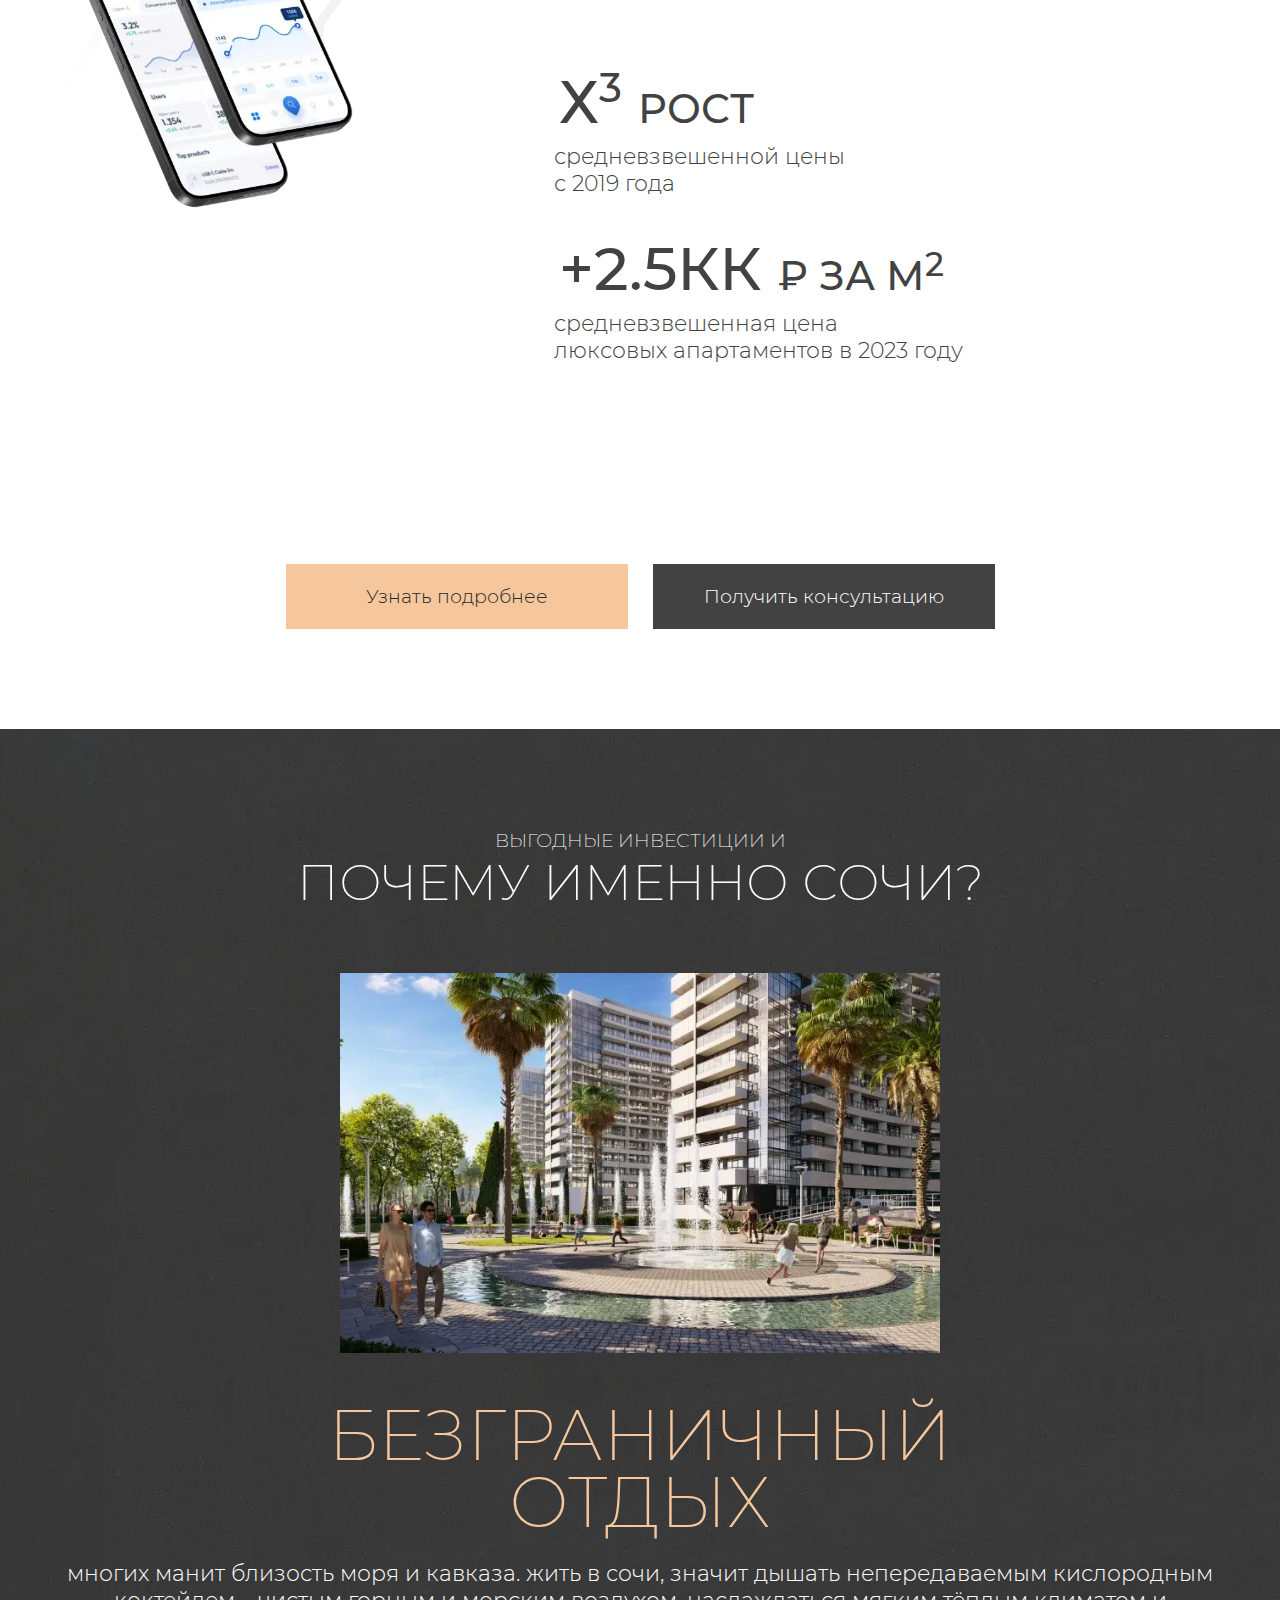
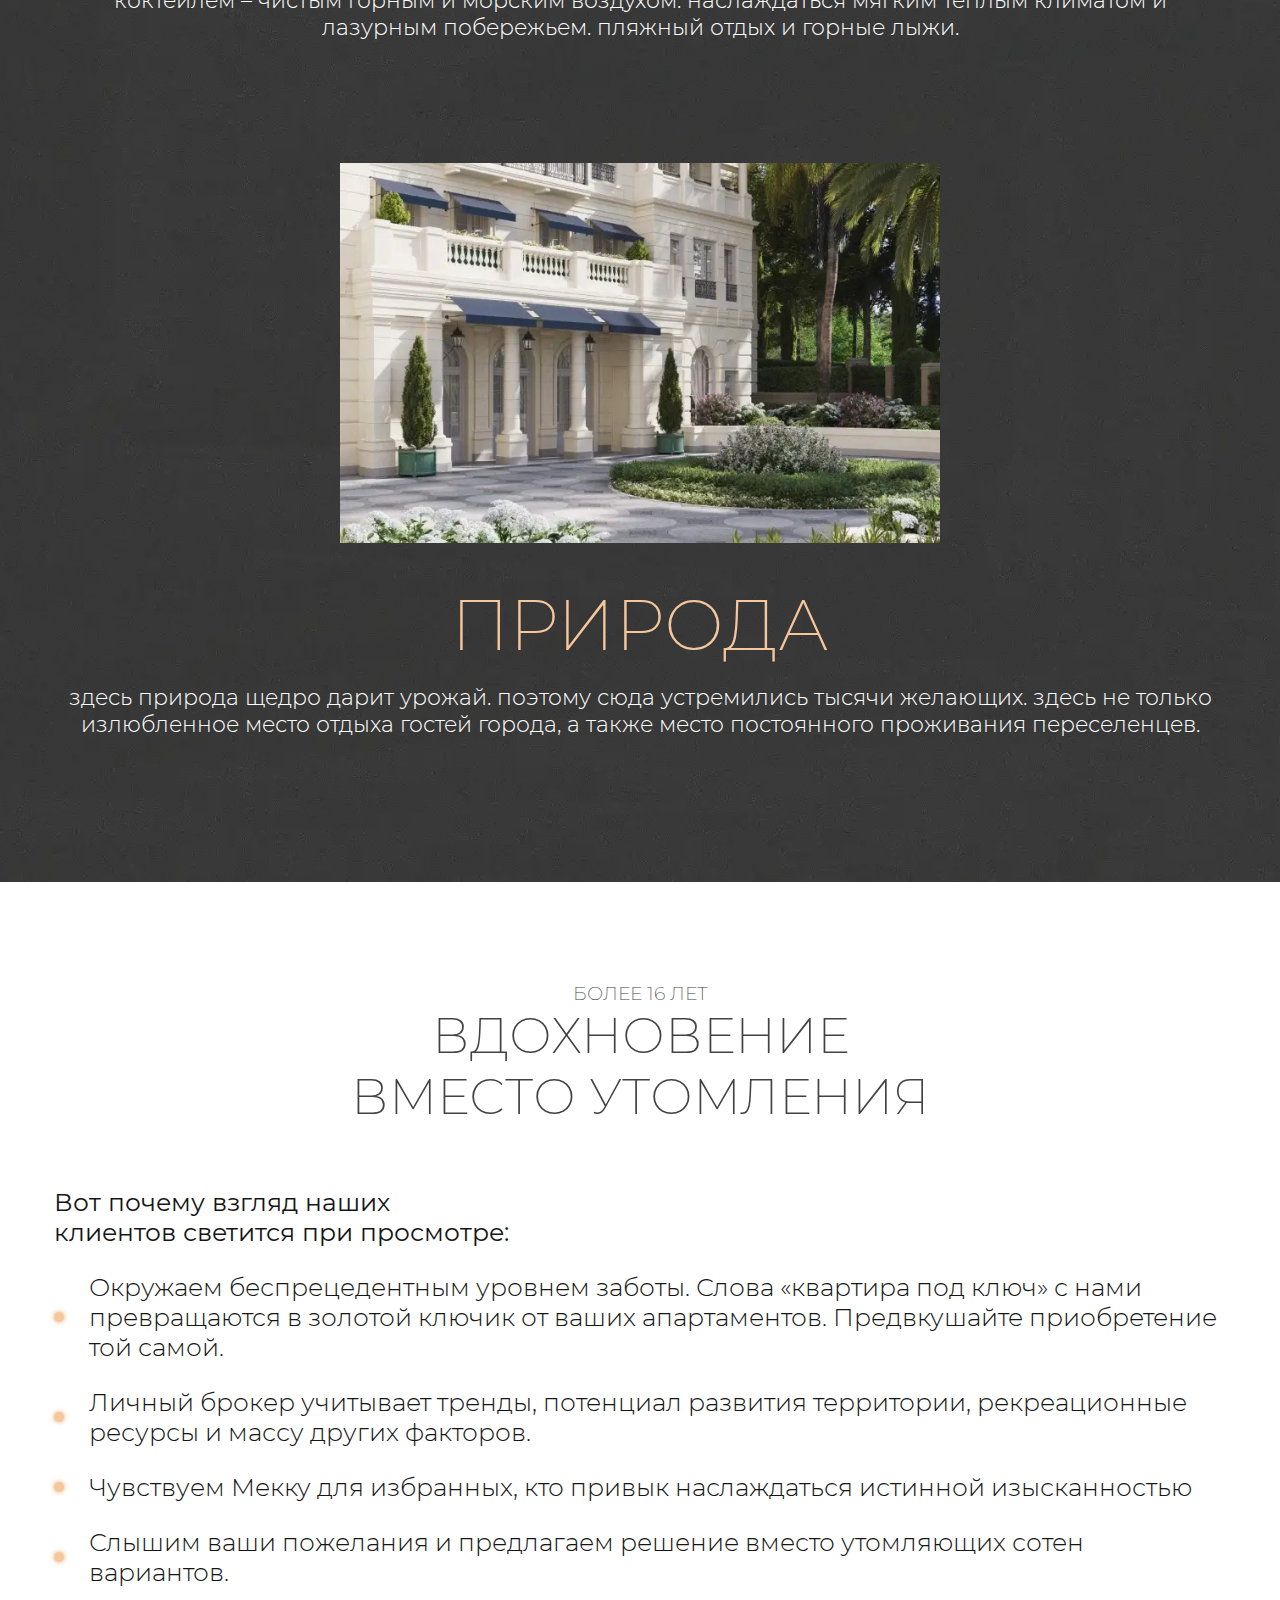
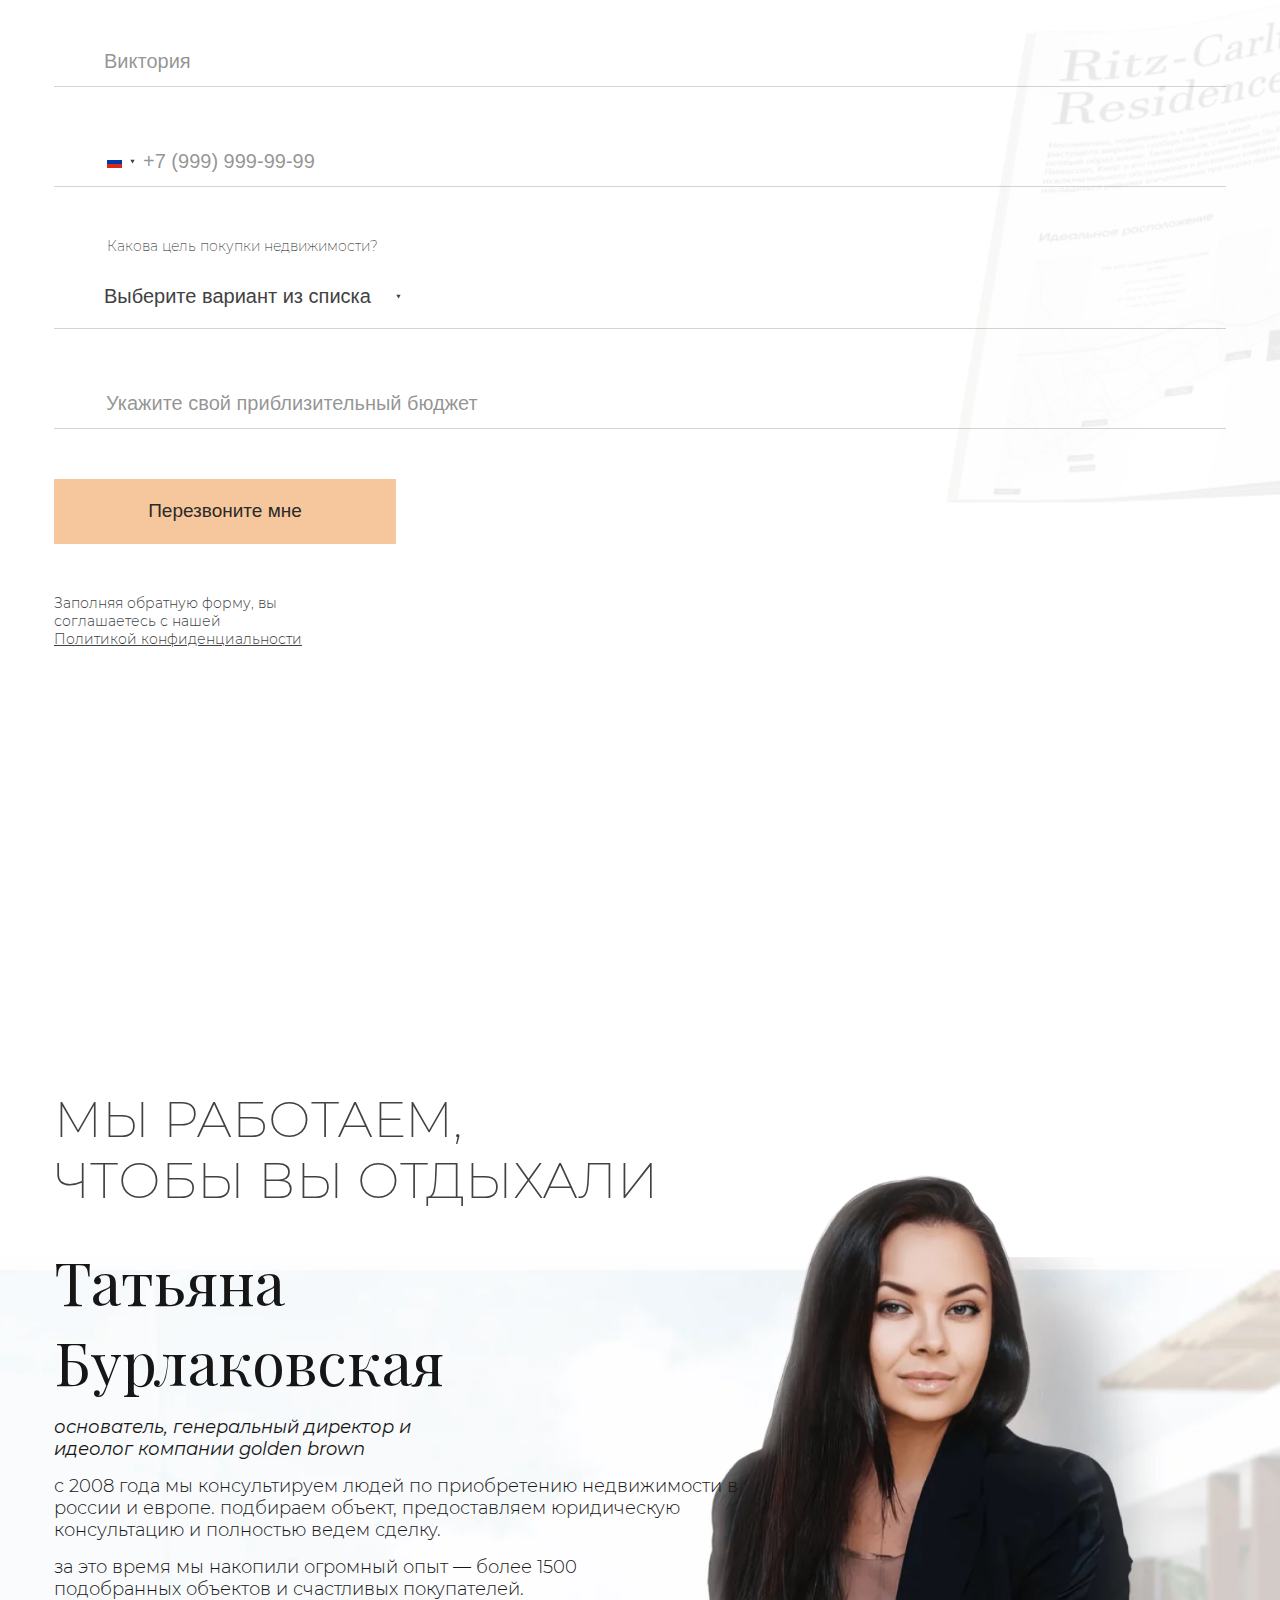
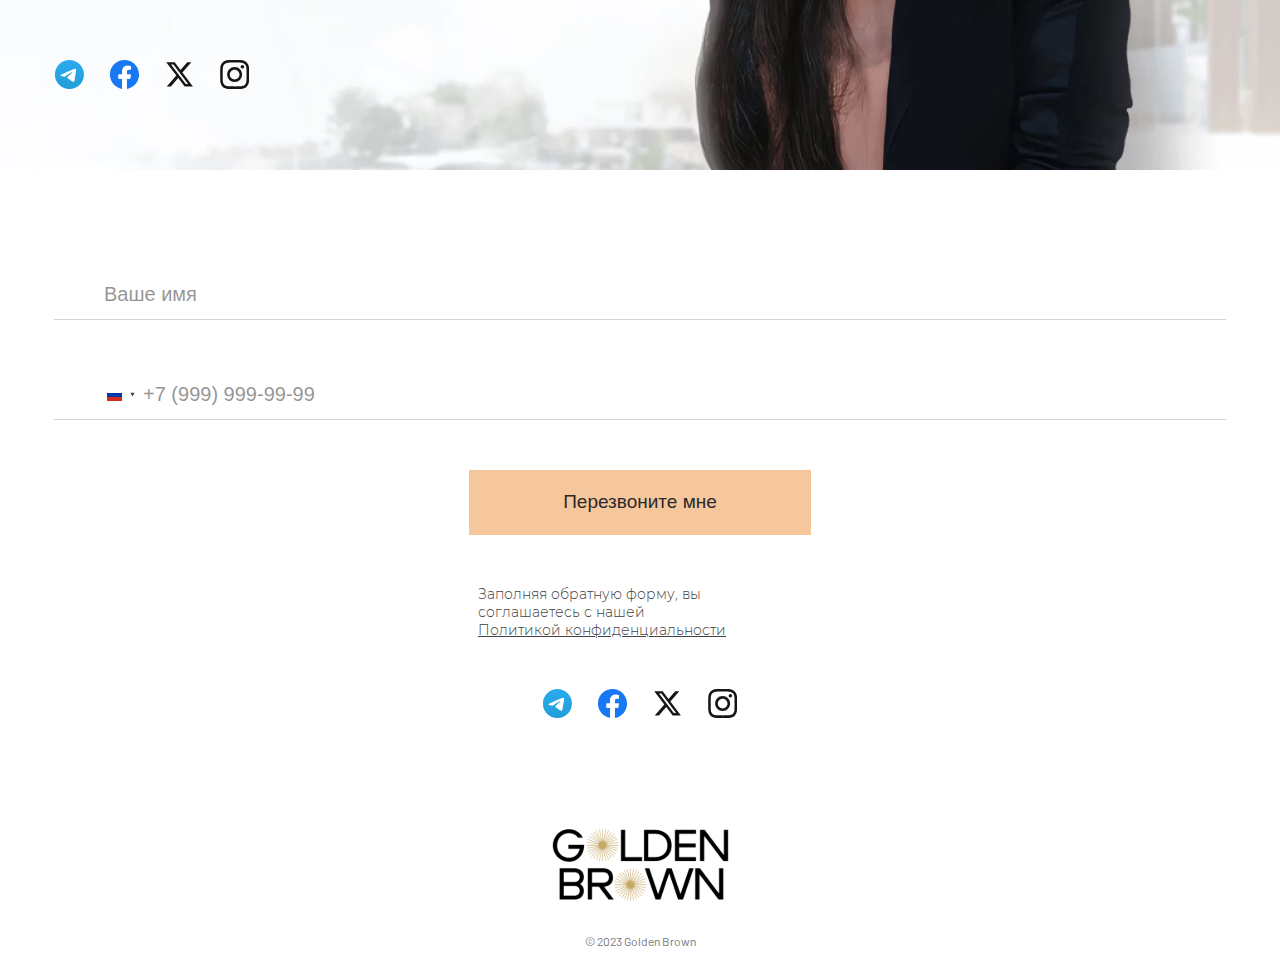
==== commit 0650b29c: "update all" ====
--- a/index.html
+++ b/index.html
@@ -829,7 +829,7 @@
                         <span></span>
                         <img src="./images/example_card_1.webp" alt="">
                     </div>
-                    <div class="text_bock">
+                    <div class="text_bock text_block_wrapper">
                         <h2>Безграничный <br> Отдых</h2>
                         <p>Многих манит близость моря и Кавказа. Жить в Сочи, значит дышать непередаваемым кислородным коктейлем – чистым горным и морским воздухом. Наслаждаться мягким тёплым климатом и лазурным побережьем. Пляжный отдых и горные лыжи.</p>
                     </div>
@@ -842,7 +842,7 @@
                         <span></span>
                         <img src="./images/example_card_2.webp" alt="">
                     </div>
-                    <div class="text_block">
+                    <div class="text_block text_block_wrapper">
                         <h2>природа</h2>
                         <p>Здесь природа щедро дарит урожай. Поэтому сюда устремились тысячи желающих. Здесь не только излюбленное место отдыха гостей города, а также место постоянного проживания переселенцев.</p>
                     </div>
--- a/css/style.css
+++ b/css/style.css
@@ -63,7 +63,7 @@
 .main_title {
   color: #424242;
   text-align: center;
-  font-size: 60px;
+  font-size: 50px;
   font-weight: 200;
   line-height: normal;
   text-transform: uppercase;
@@ -766,6 +766,7 @@
   background-repeat: no-repeat;
   background-position: center;
   background-size: cover;
+  height: 100dvh;
 }
 .home .main_container {
   display: flex;
@@ -1131,6 +1132,18 @@
   border-radius: 50%;
   background: #F6C79C;
   box-shadow: 0px 0px 5px #E9A568;
+  animation: pulsing 2s infinite;
+}
+@keyframes pulsing {
+  from {
+    box-shadow: 0 0 0 0 #f59d4f;
+  }
+  70% {
+    box-shadow: 0 0 0 8px rgba(95, 139, 250, 0);
+  }
+  to {
+    box-shadow: 0 0 0 0 rgba(95, 139, 250, 0);
+  }
 }
 .investments .text_block .btns {
   display: flex;
@@ -1210,6 +1223,9 @@
 .example .main_title {
   color: white;
   margin-bottom: 60px;
+}
+.example .text_block_wrapper h2 {
+  width: 622px;
 }
 .example .card {
   display: flex;
@@ -1871,6 +1887,9 @@
       transform: translateY(0);
     }
   }
+  .home {
+    height: auto;
+  }
   .home .main_container {
     padding-top: 98px;
     padding-bottom: 48px;
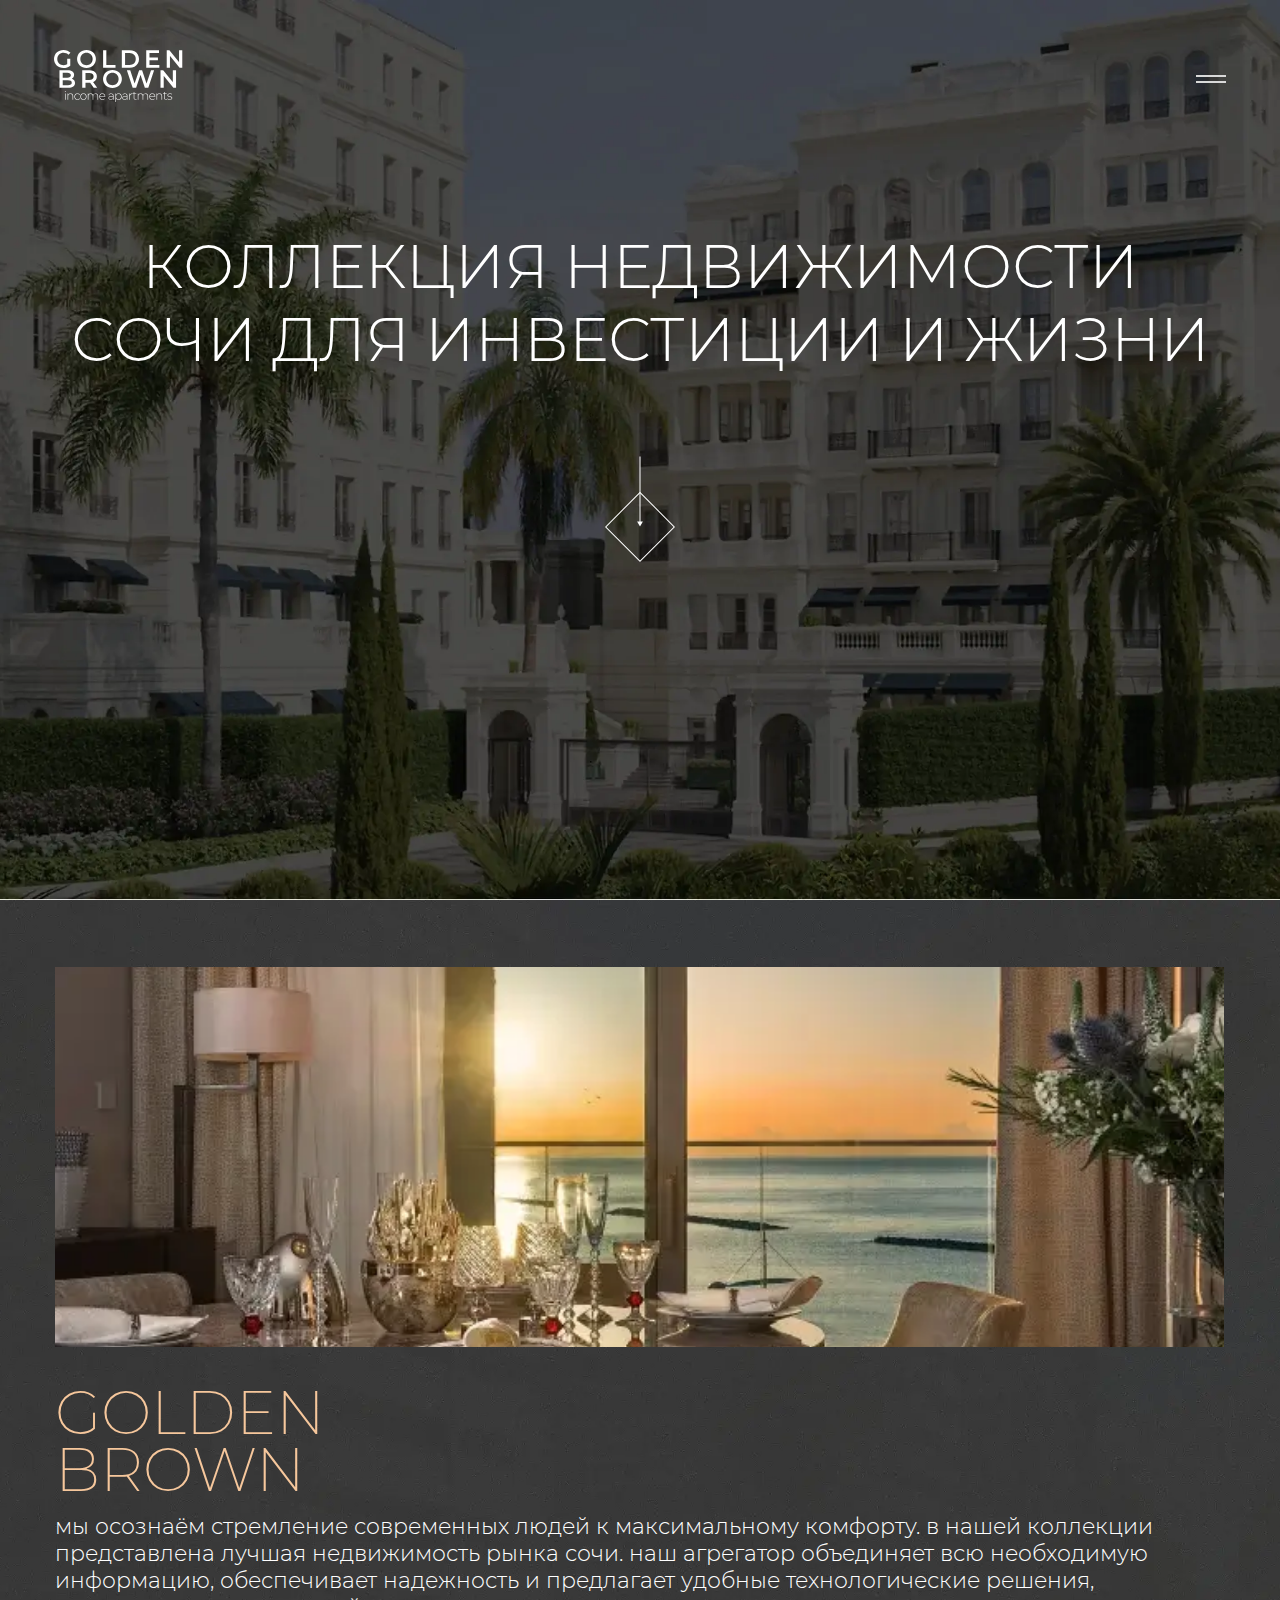
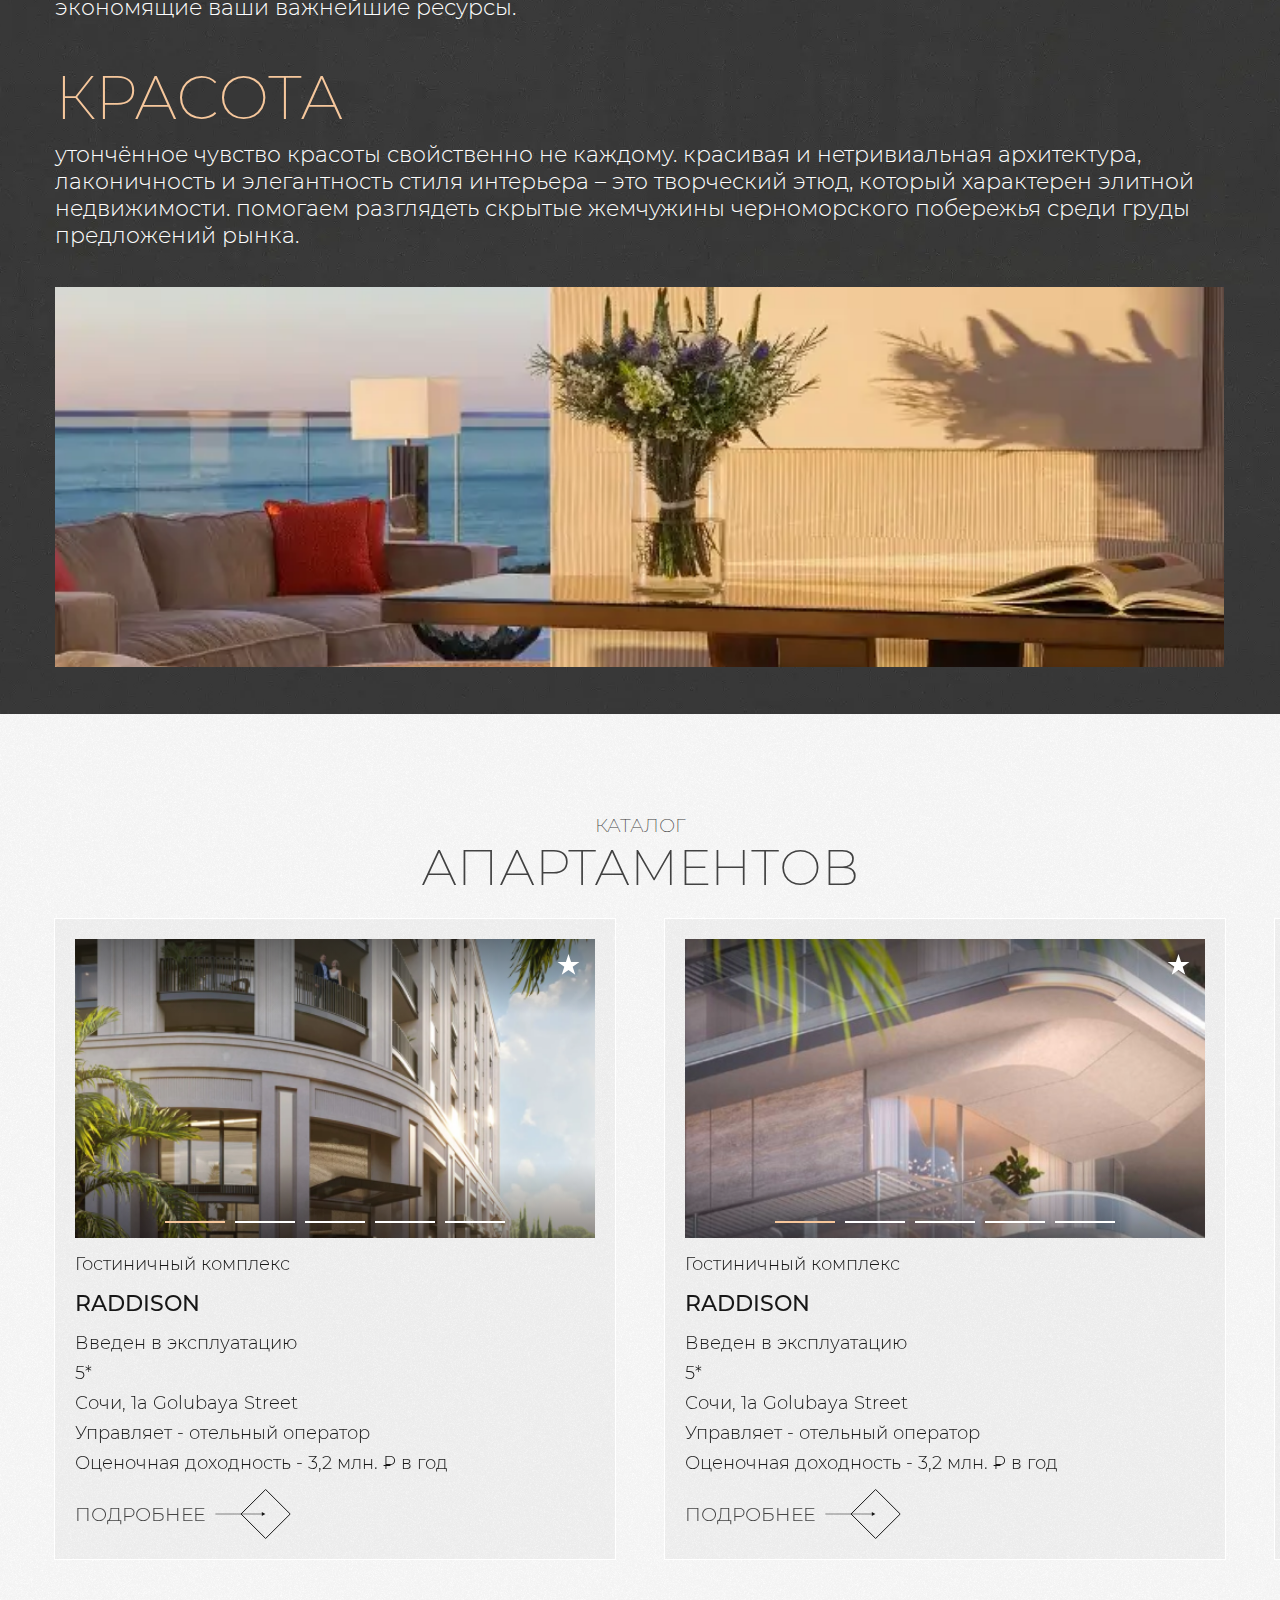
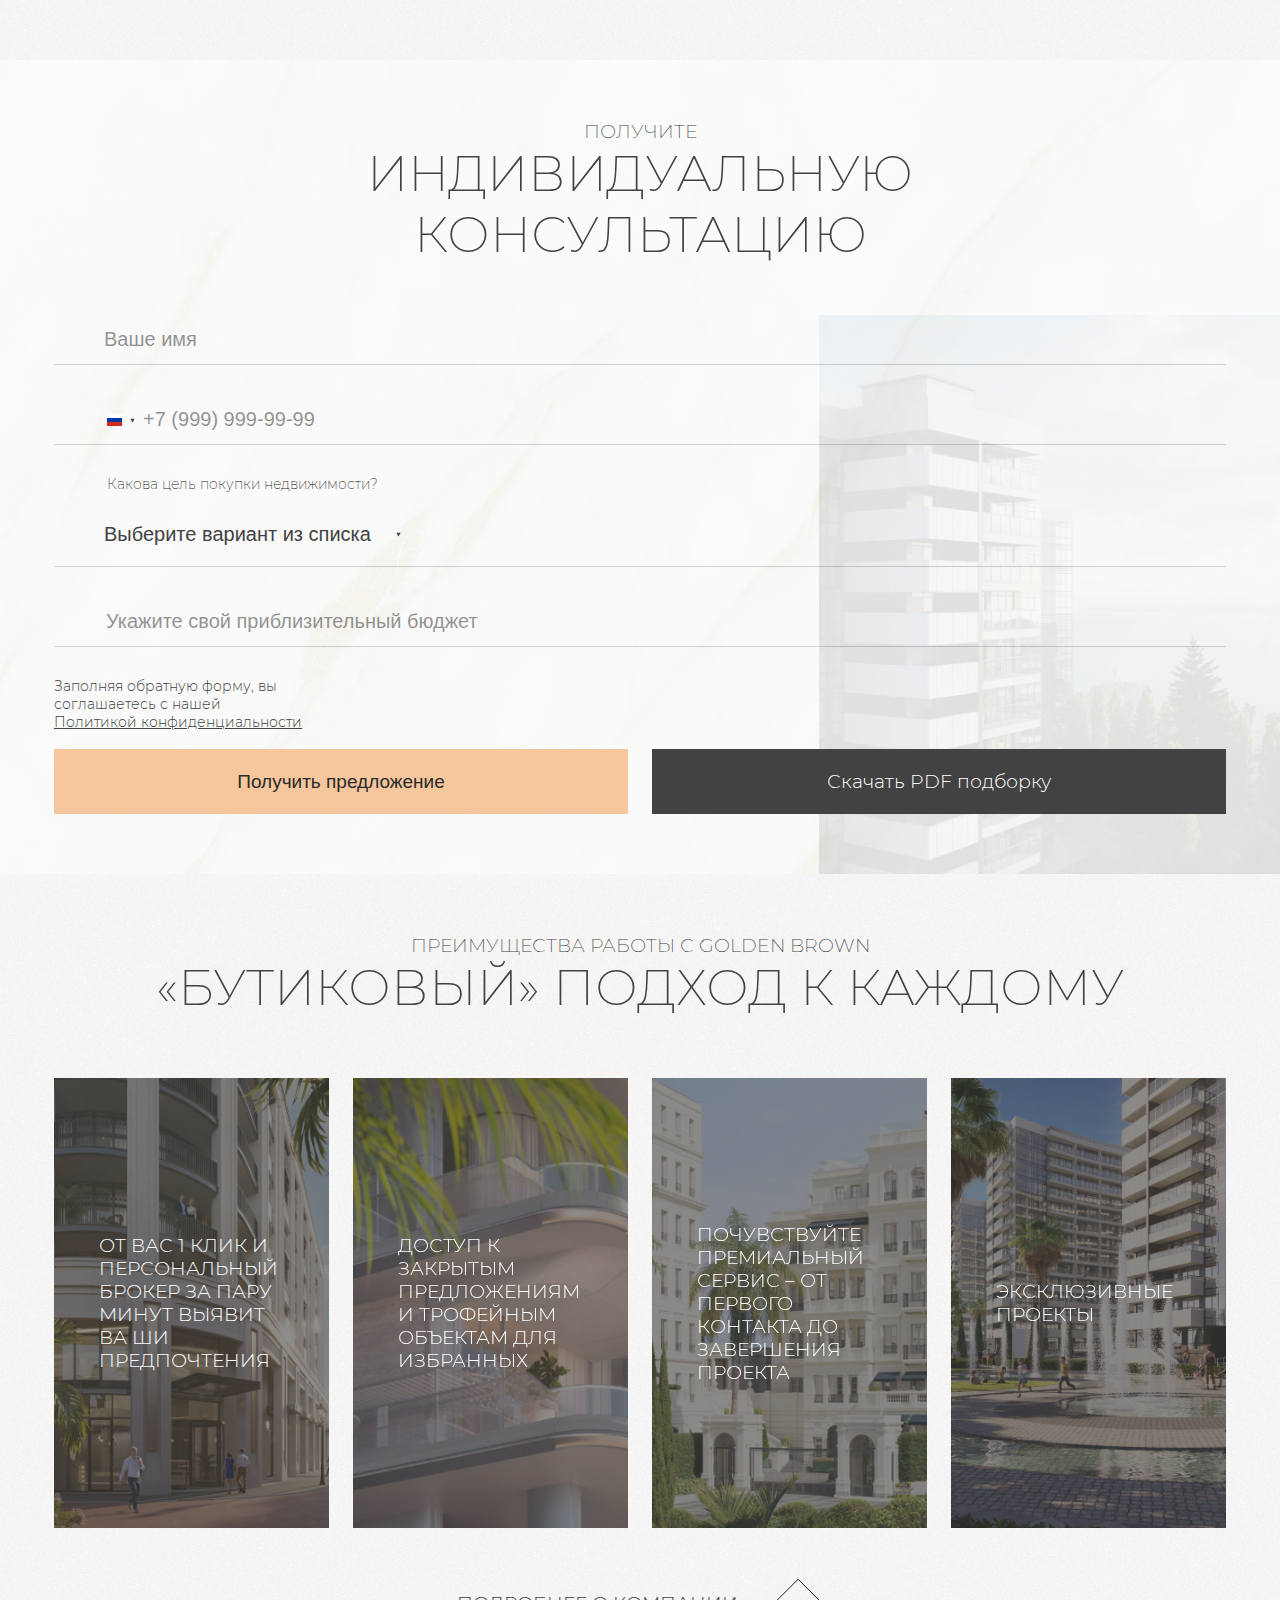
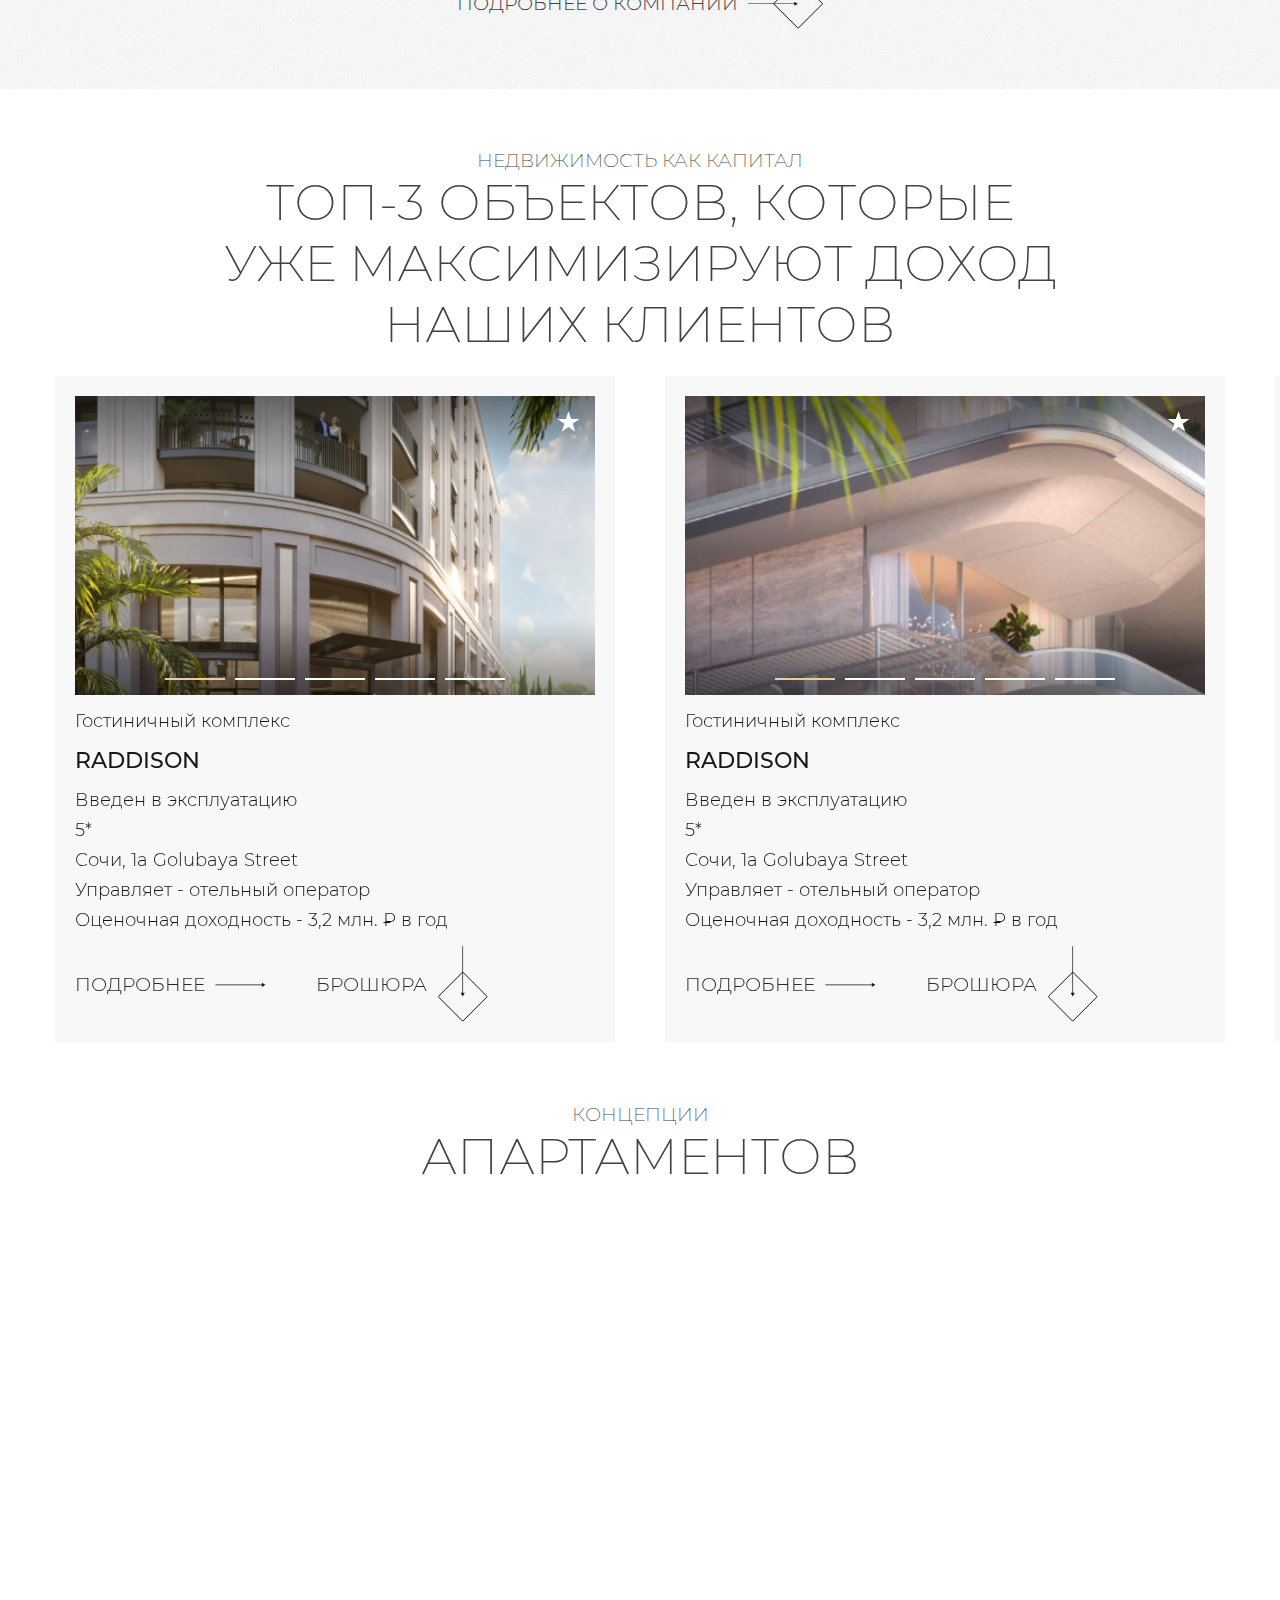
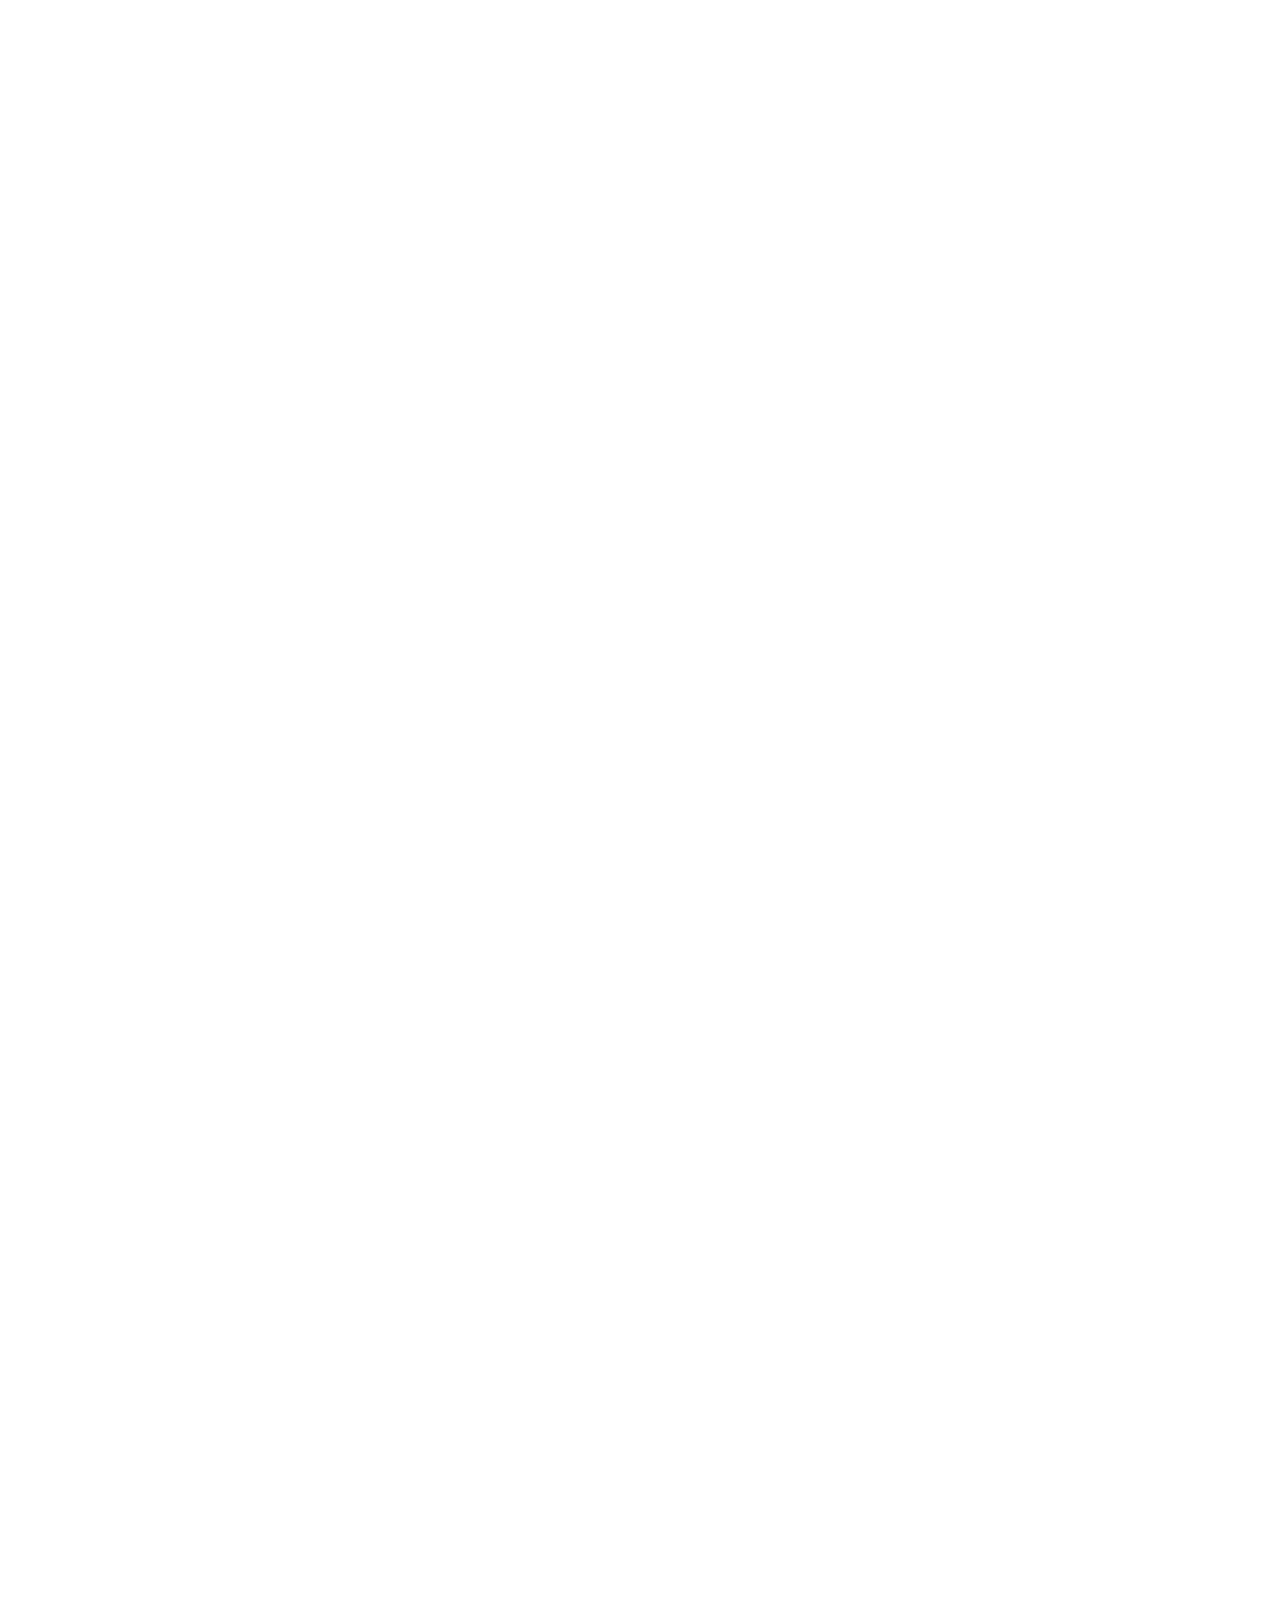
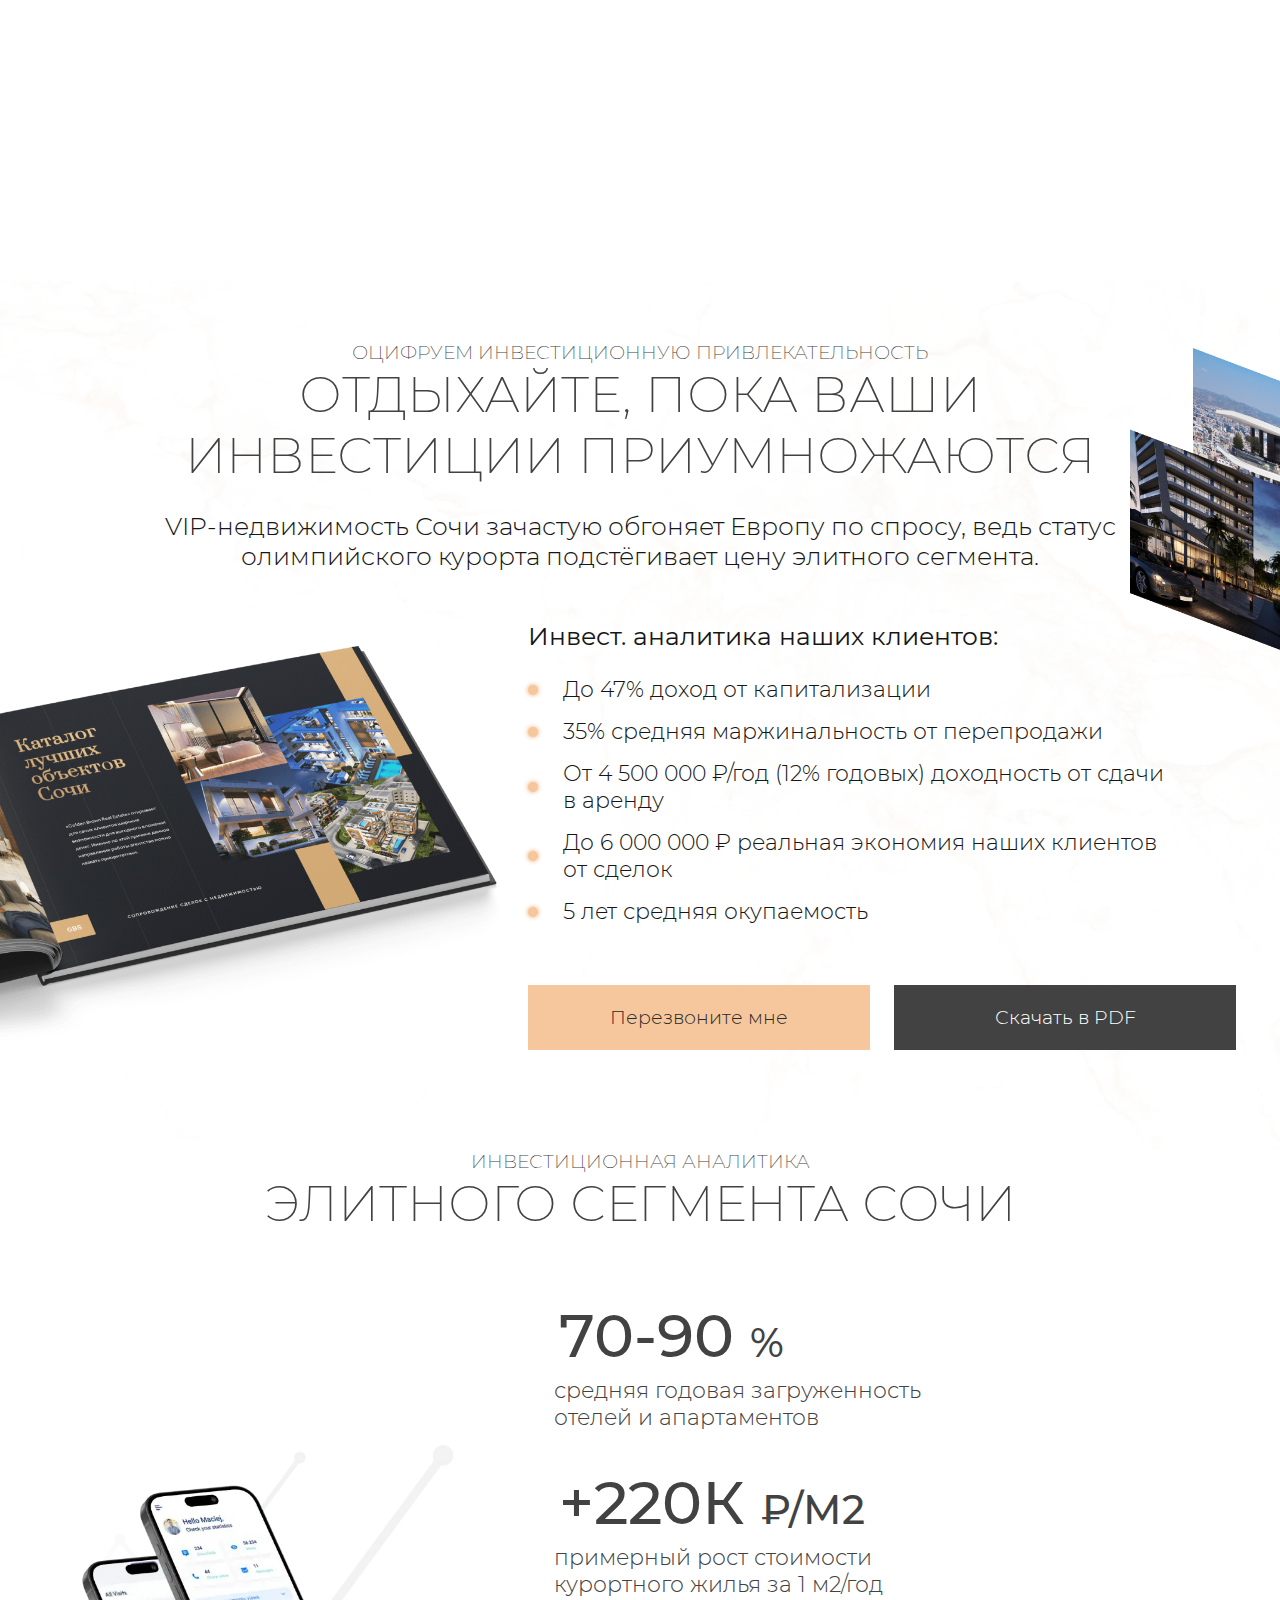
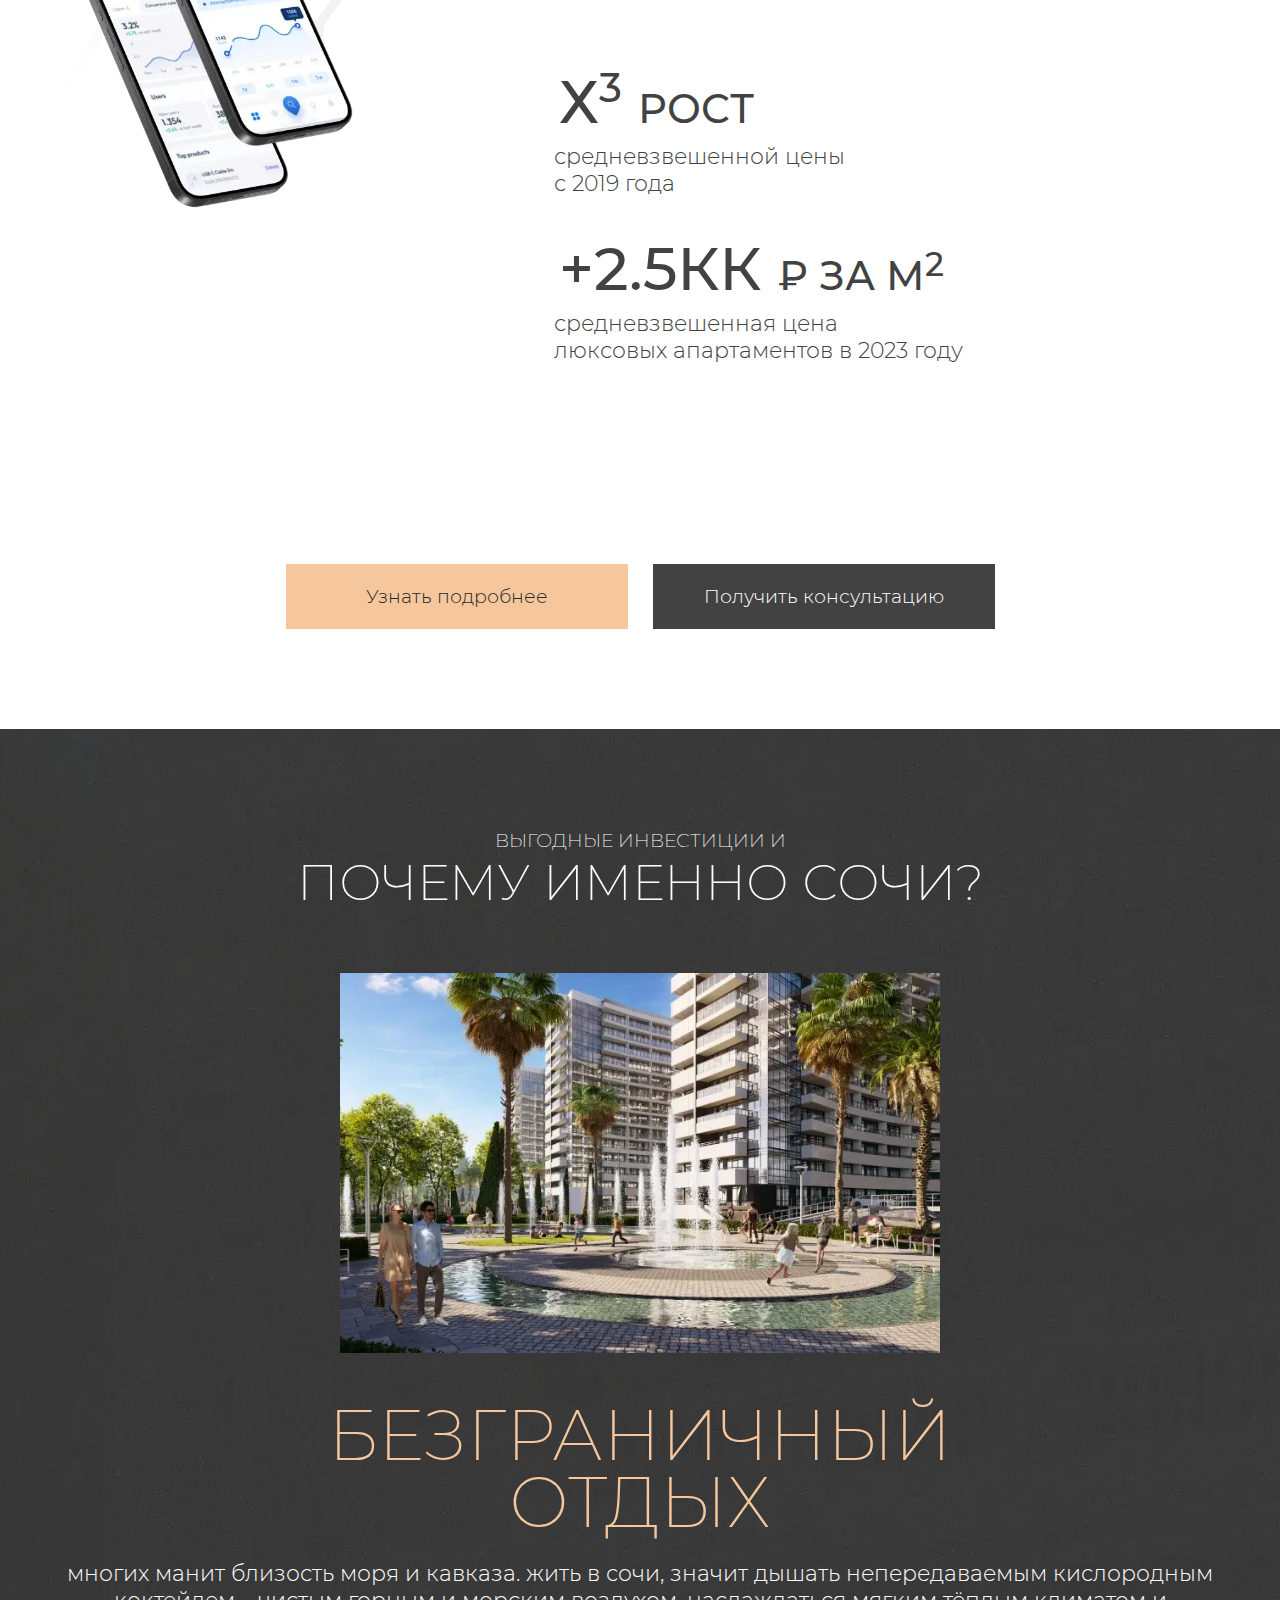
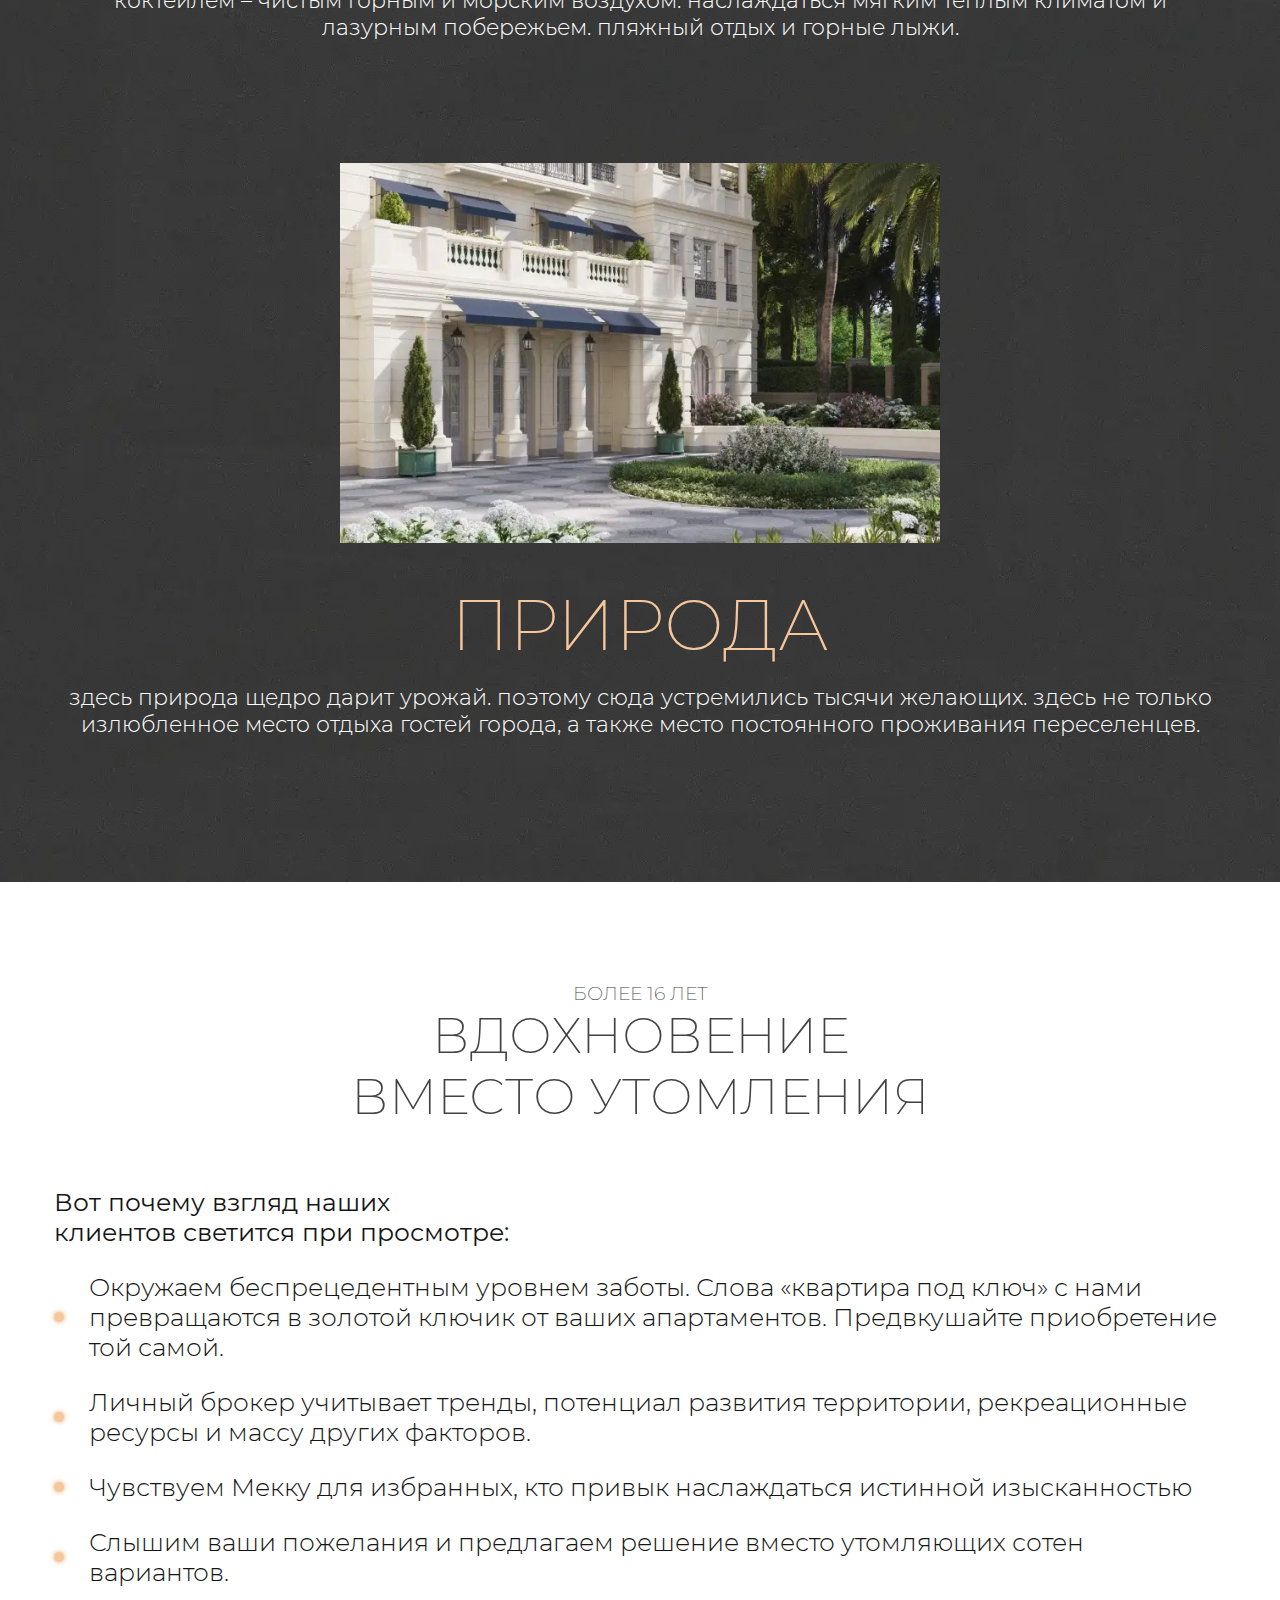
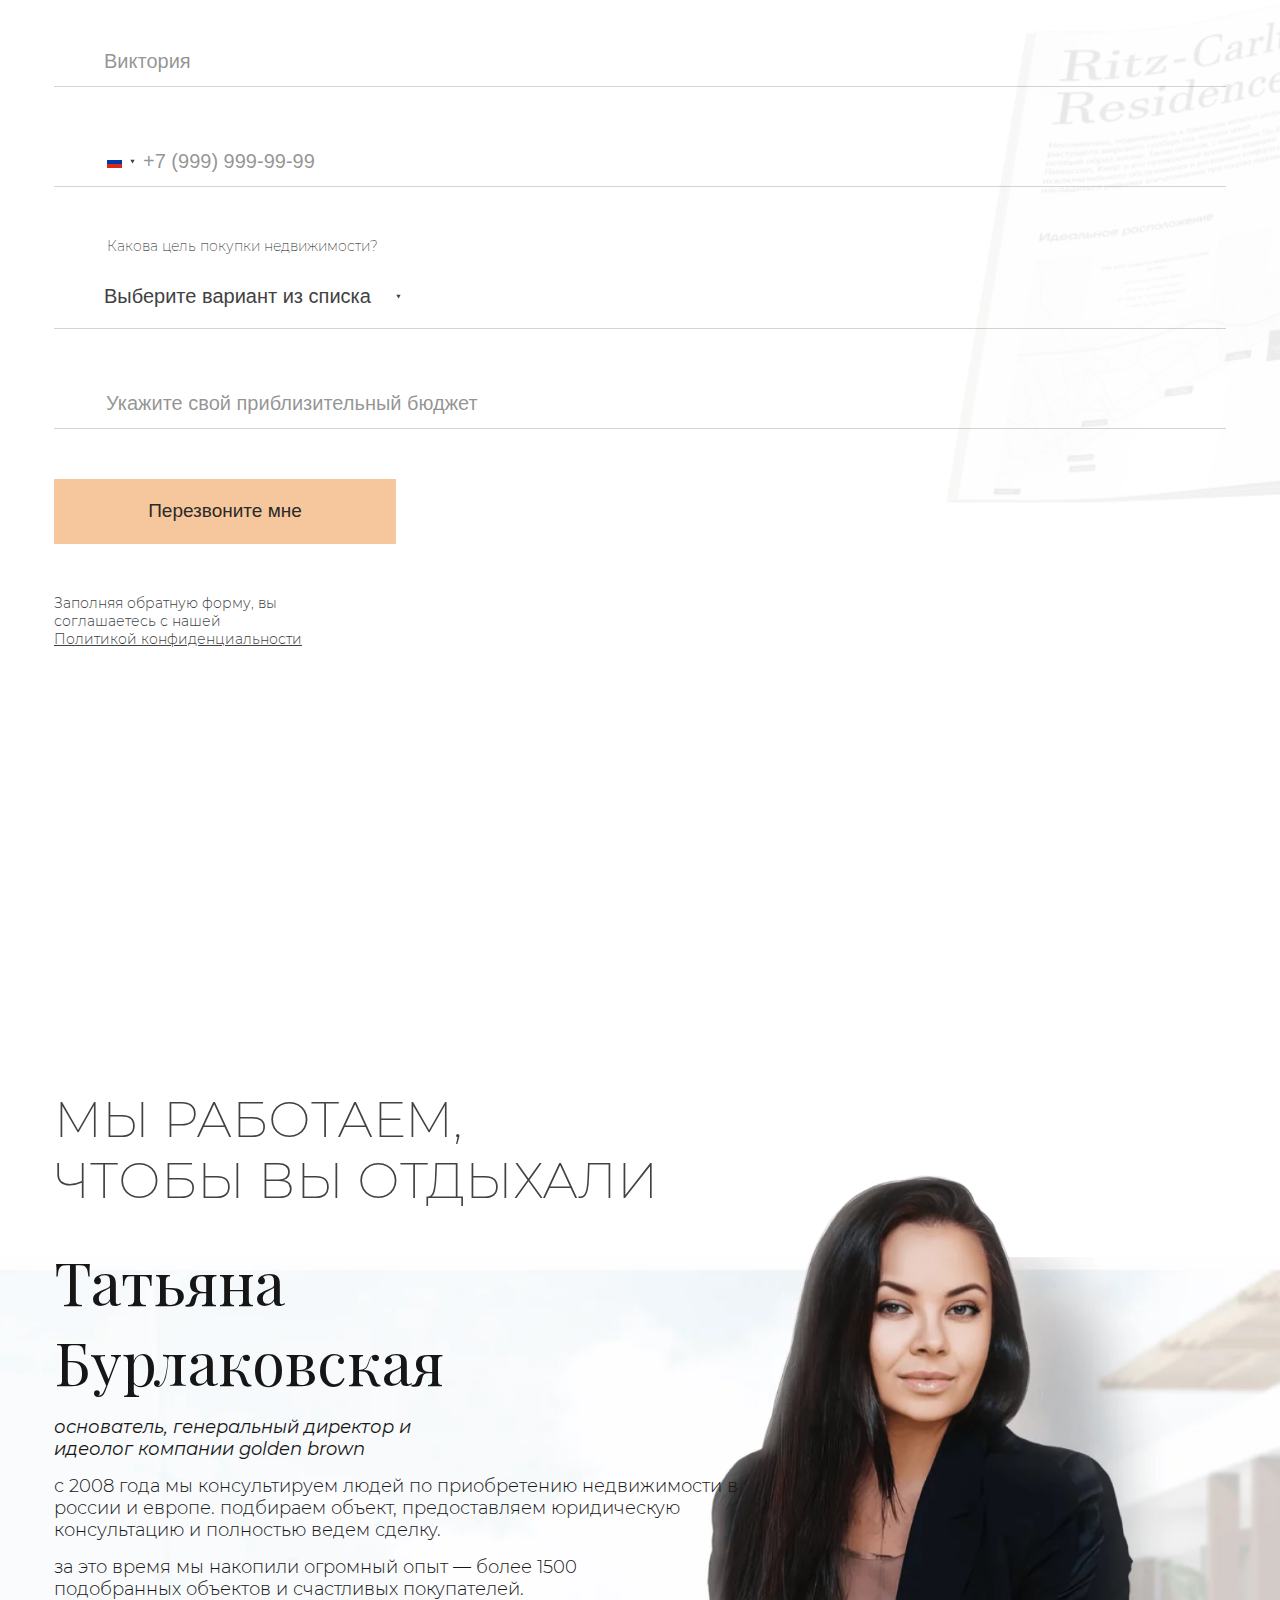
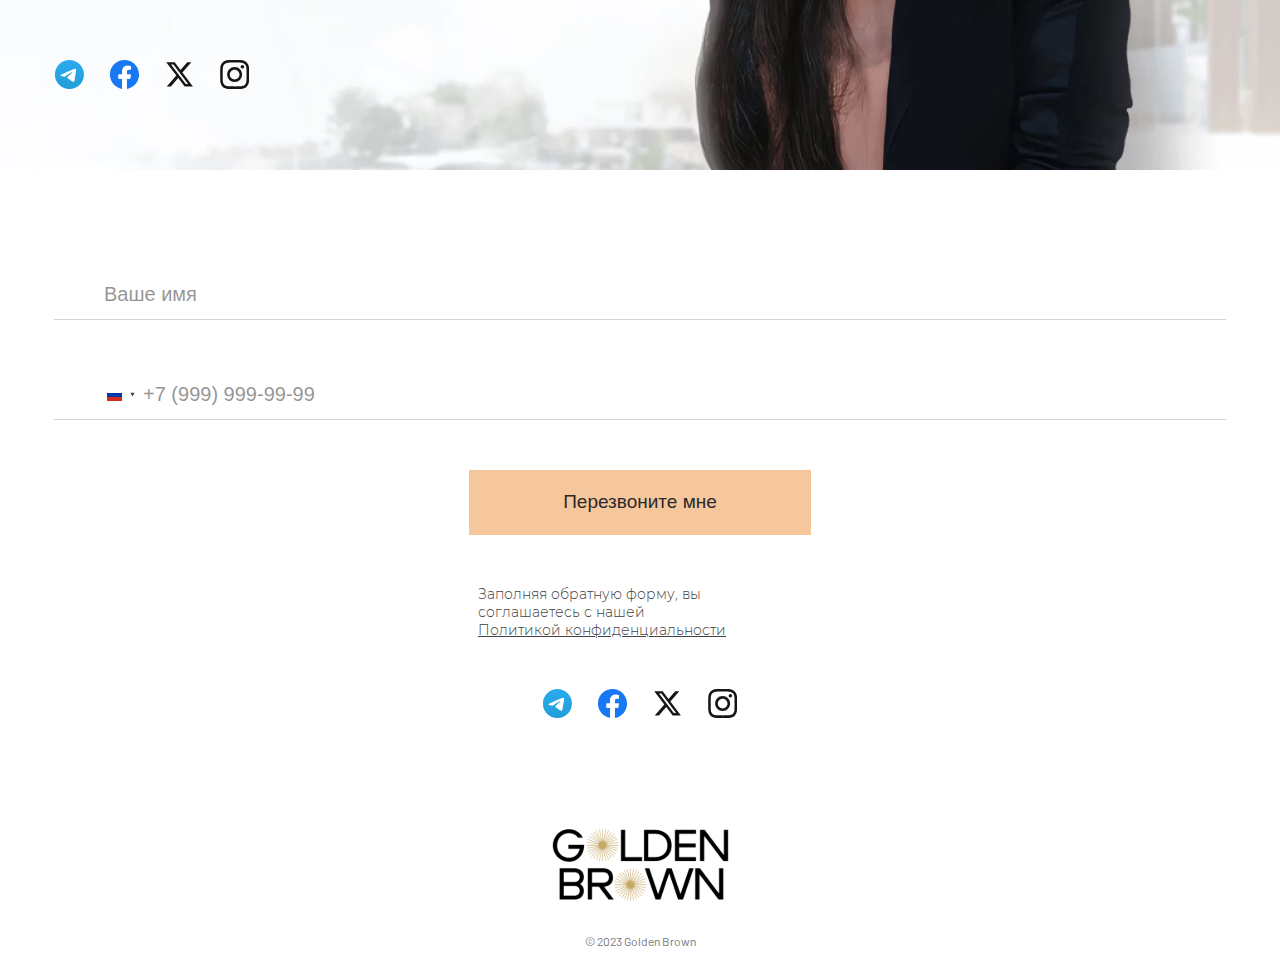
==== commit 4c57085c: "aos add" ====
--- a/index.html
+++ b/index.html
@@ -10,6 +10,9 @@
     <link rel="stylesheet" href="./fonts/MontserratAlternates/stylesheet.css">
     <link rel="stylesheet" href="./fonts/PlayfairDisplay/stylesheet.css">
     <link rel="stylesheet" href="./fonts/font/stylesheet.css">
+    <!-- aos -->
+    <link href="https://unpkg.com/aos@2.3.1/dist/aos.css" rel="stylesheet">
+    <!-- aos -->
     <!-- Swiper css -->
     <link rel="stylesheet" href="https://cdn.jsdelivr.net/npm/swiper@11/swiper-bundle.min.css" />
     <!-- css file -->
@@ -736,15 +739,16 @@
                 <div class="main_subtitle">концепции</div>
                 <h2 class="main_title">апартаментов</h2>
             </div>
-            <img src="./images/galerea_card_1.webp" alt="" class="main_img">
-            <div class="main_container">
-                <div class="card_top">
+            <img data-aos="zoom-in" src="./images/galerea_card_1.webp"  alt="" class="main_img">
+            <div class="main_container">
+                <div class="card_top" data-aos="fade-down">
                     <img src="./images/galerea_card_2.webp" alt="">
                     <img src="./images/galerea_card_3.webp" alt="">
                 </div>
-                <img src="./images/galerea_card_4.webp" alt="" class="card_bottom">
-            </div>
-            <img src="./images/galerea_card_5.webp" alt="" class="main_img">
+                <img data-aos="fade-down"
+                src="./images/galerea_card_4.webp" alt="" class="card_bottom">
+            </div>
+            <img  data-aos="zoom-in" src="./images/galerea_card_5.webp" alt="" class="main_img">
         </section>
         <!-- Galerea end -->
 
@@ -1079,6 +1083,9 @@
     <script src="jquery.counterup.min.js"></script> -->
     <!-- Swiper js -->
     <script src="https://cdn.jsdelivr.net/npm/swiper@11/swiper-bundle.min.js"></script>
+    <!-- aos -->
+    <script src="https://unpkg.com/aos@2.3.1/dist/aos.js"></script>
+    <!-- aos -->
     <!-- js file -->
     <script src="./js/main.js"></script>
 </body>
--- a/css/style.css
+++ b/css/style.css
@@ -1132,7 +1132,7 @@
   border-radius: 50%;
   background: #F6C79C;
   box-shadow: 0px 0px 5px #E9A568;
-  animation: pulsing 2s infinite;
+  animation: pulsing 1.5s infinite;
 }
 @keyframes pulsing {
   from {
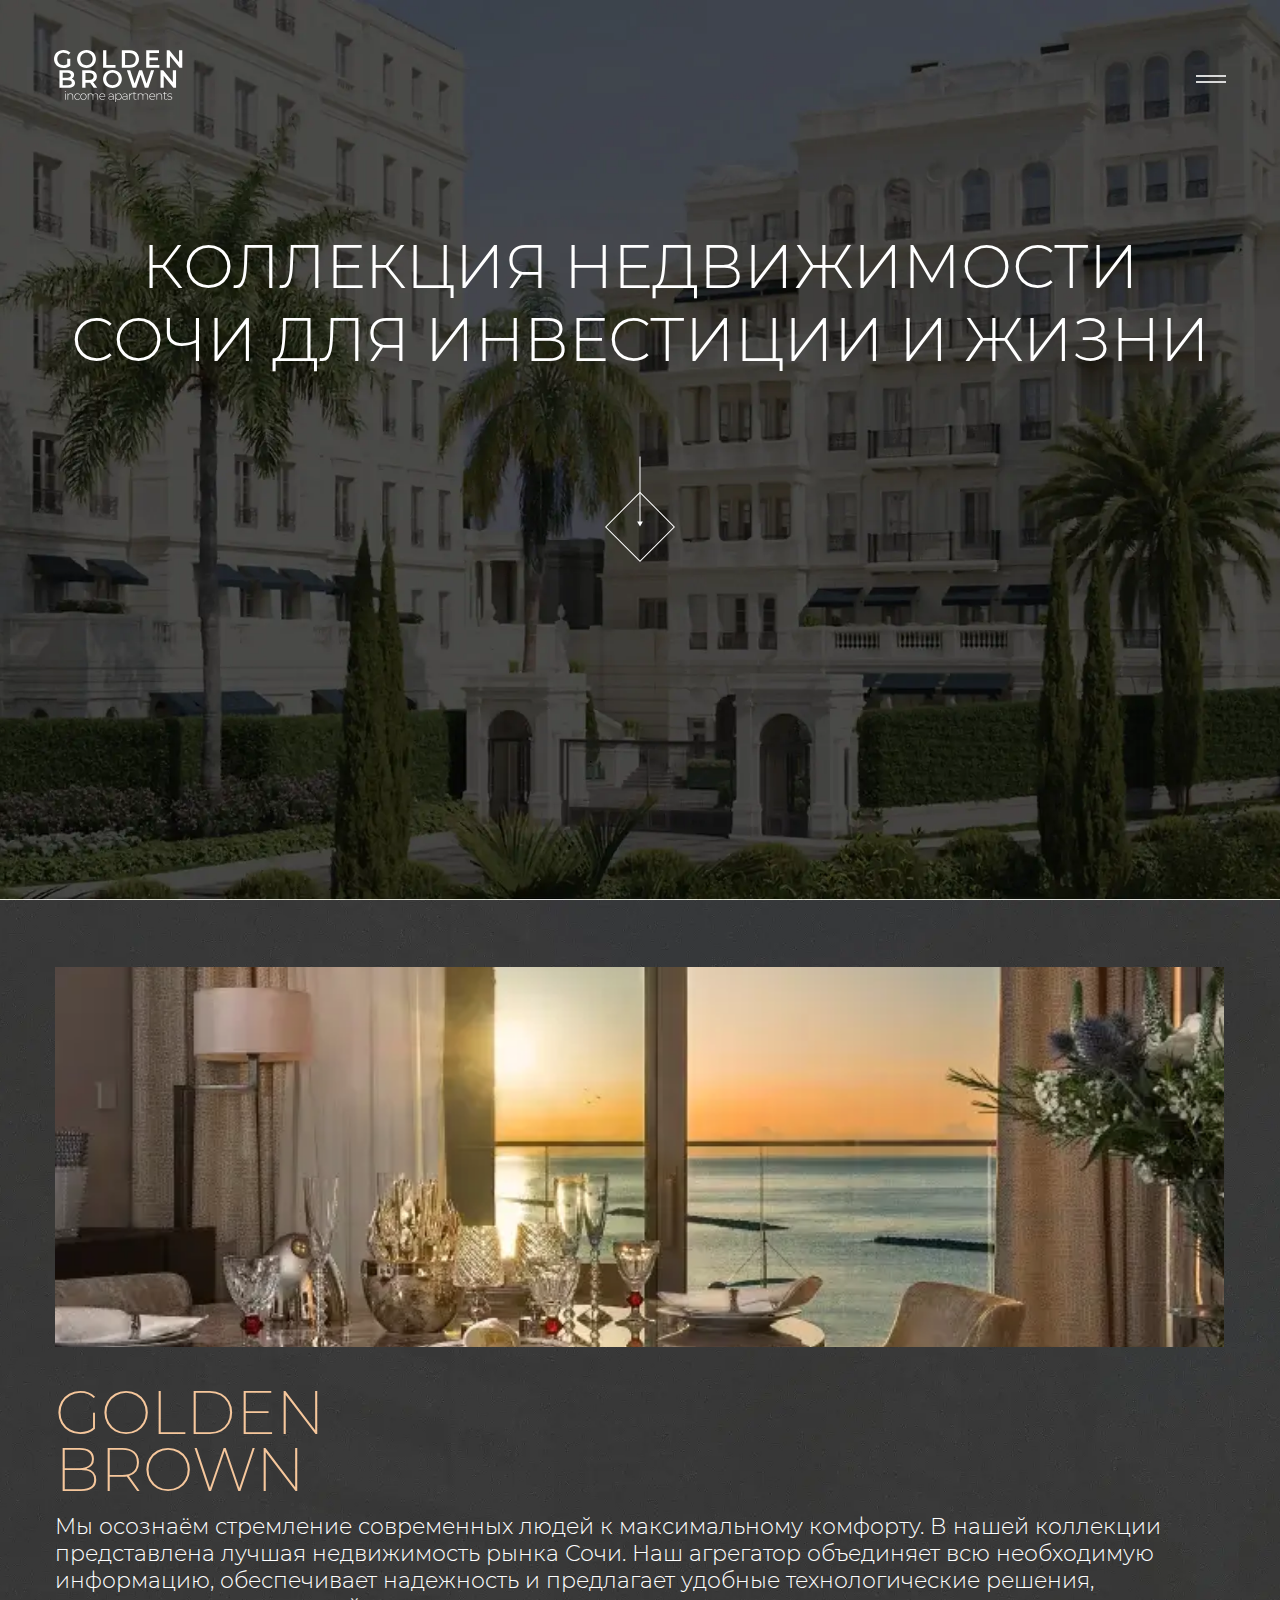
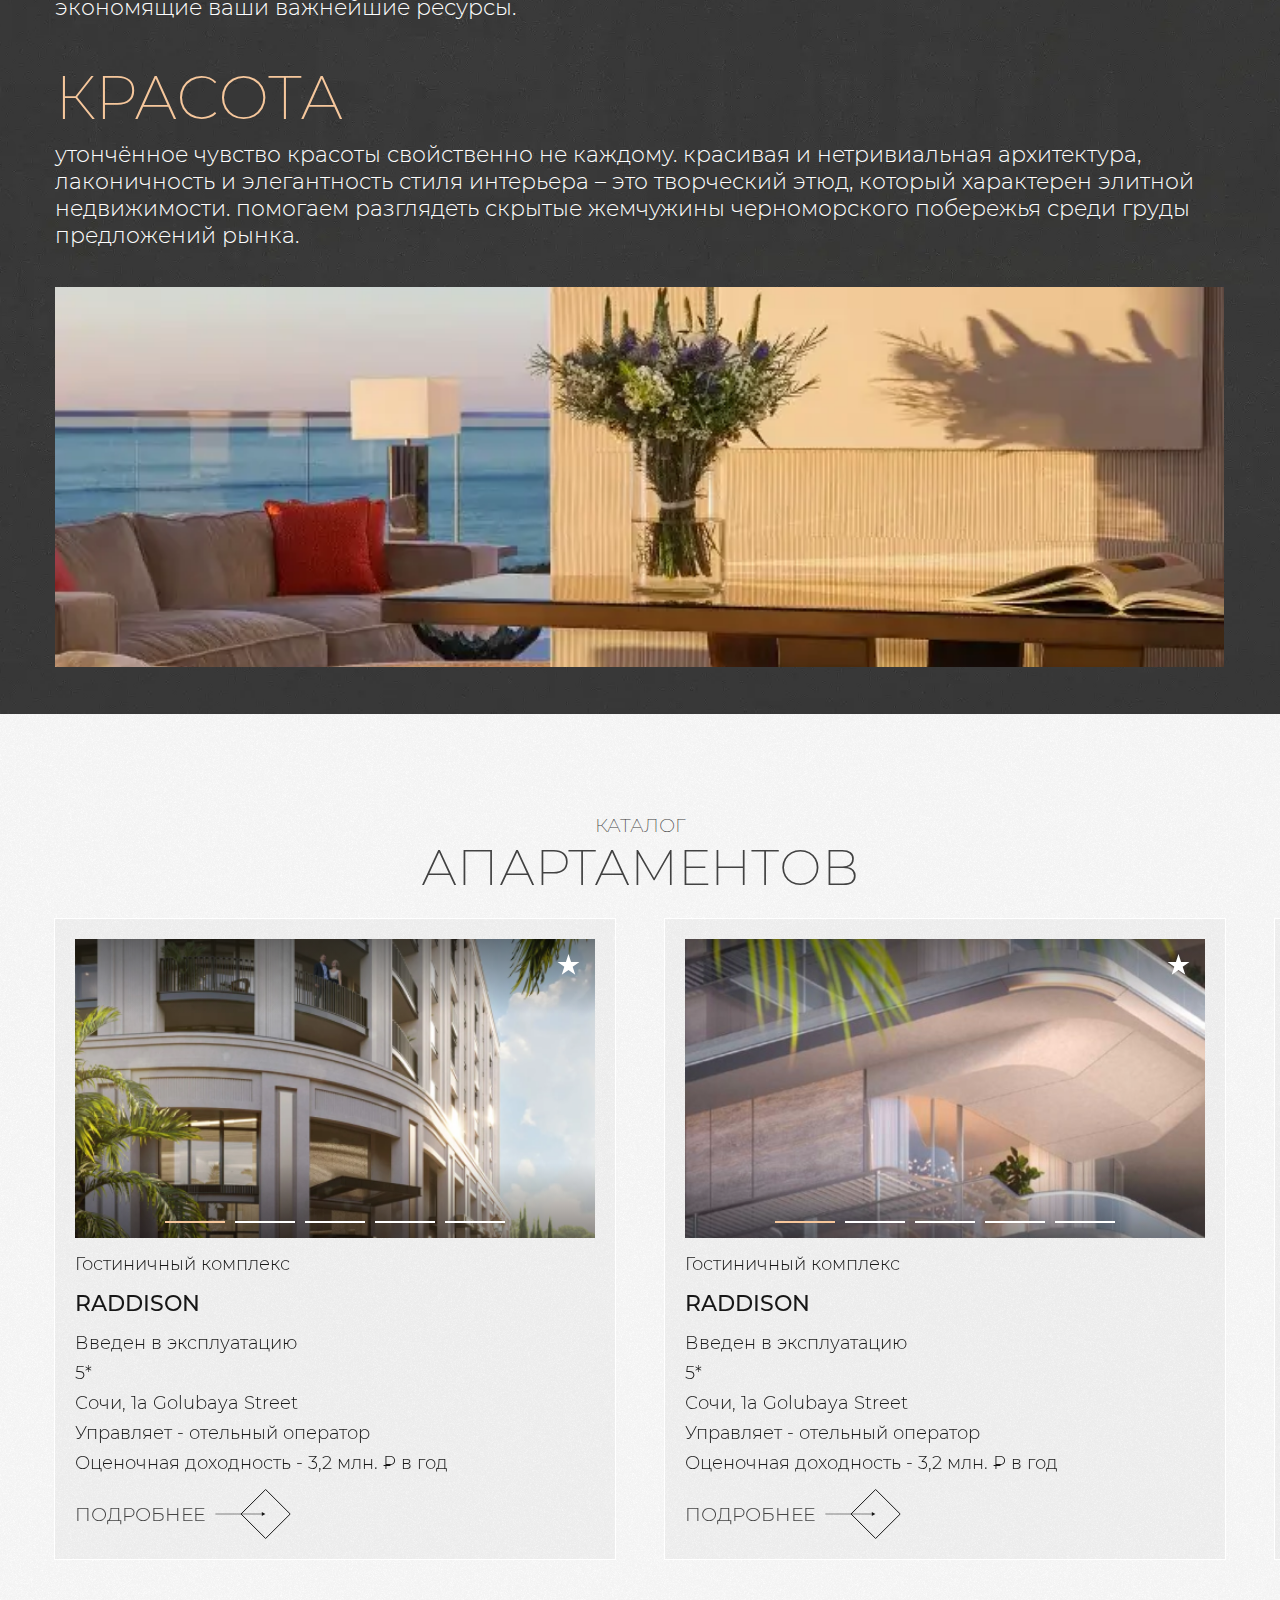
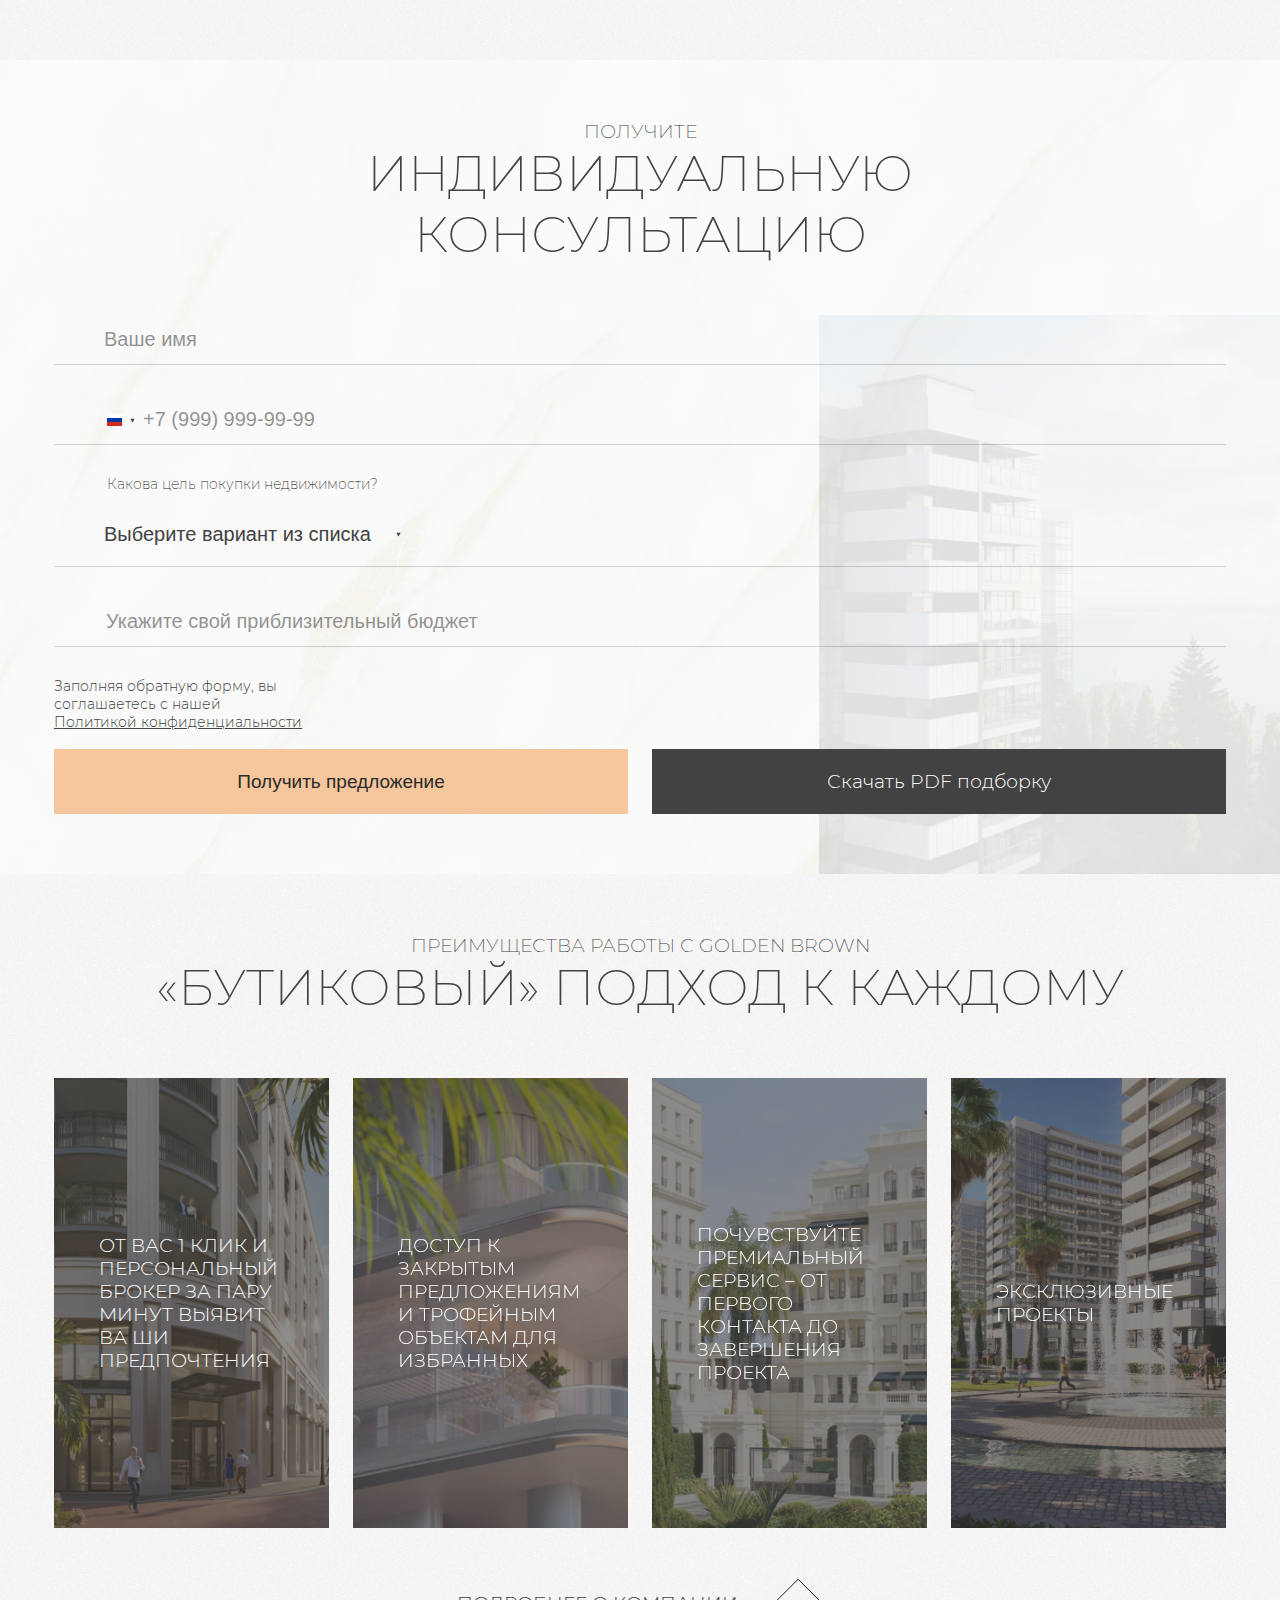
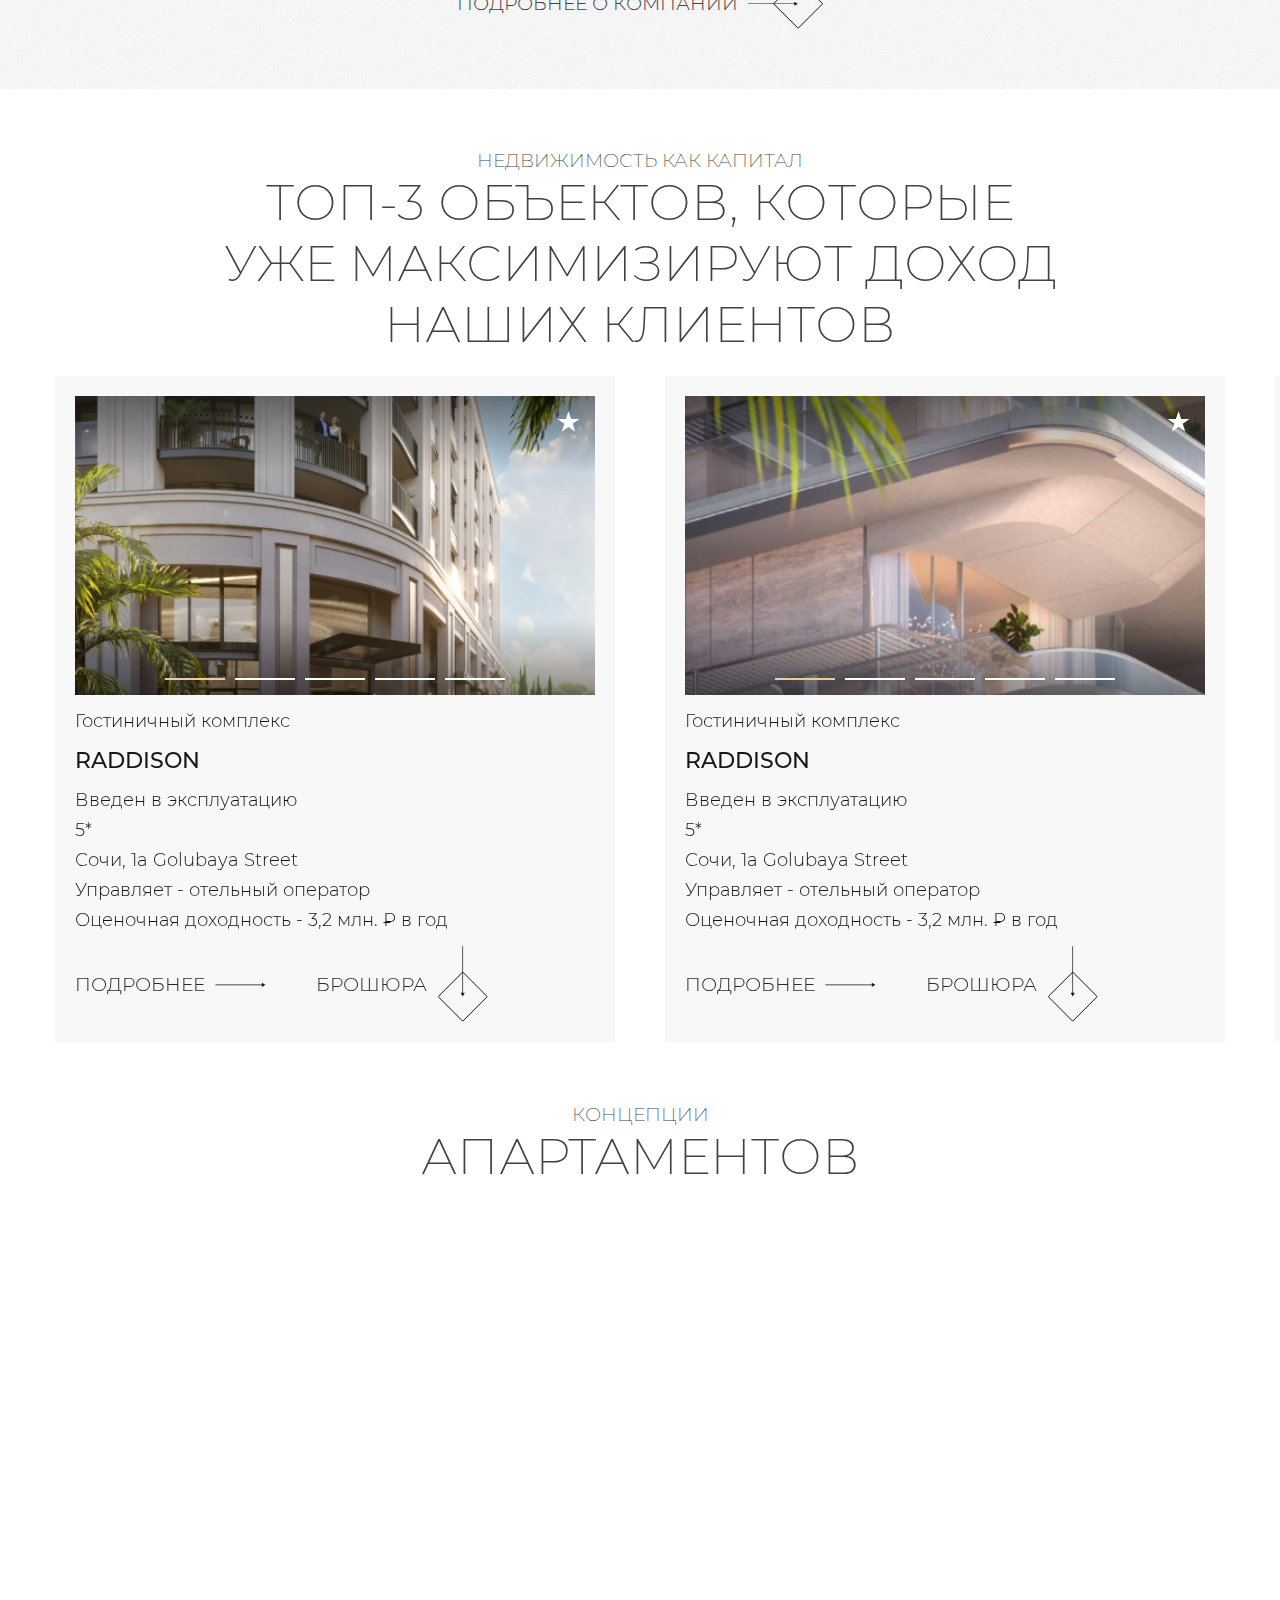
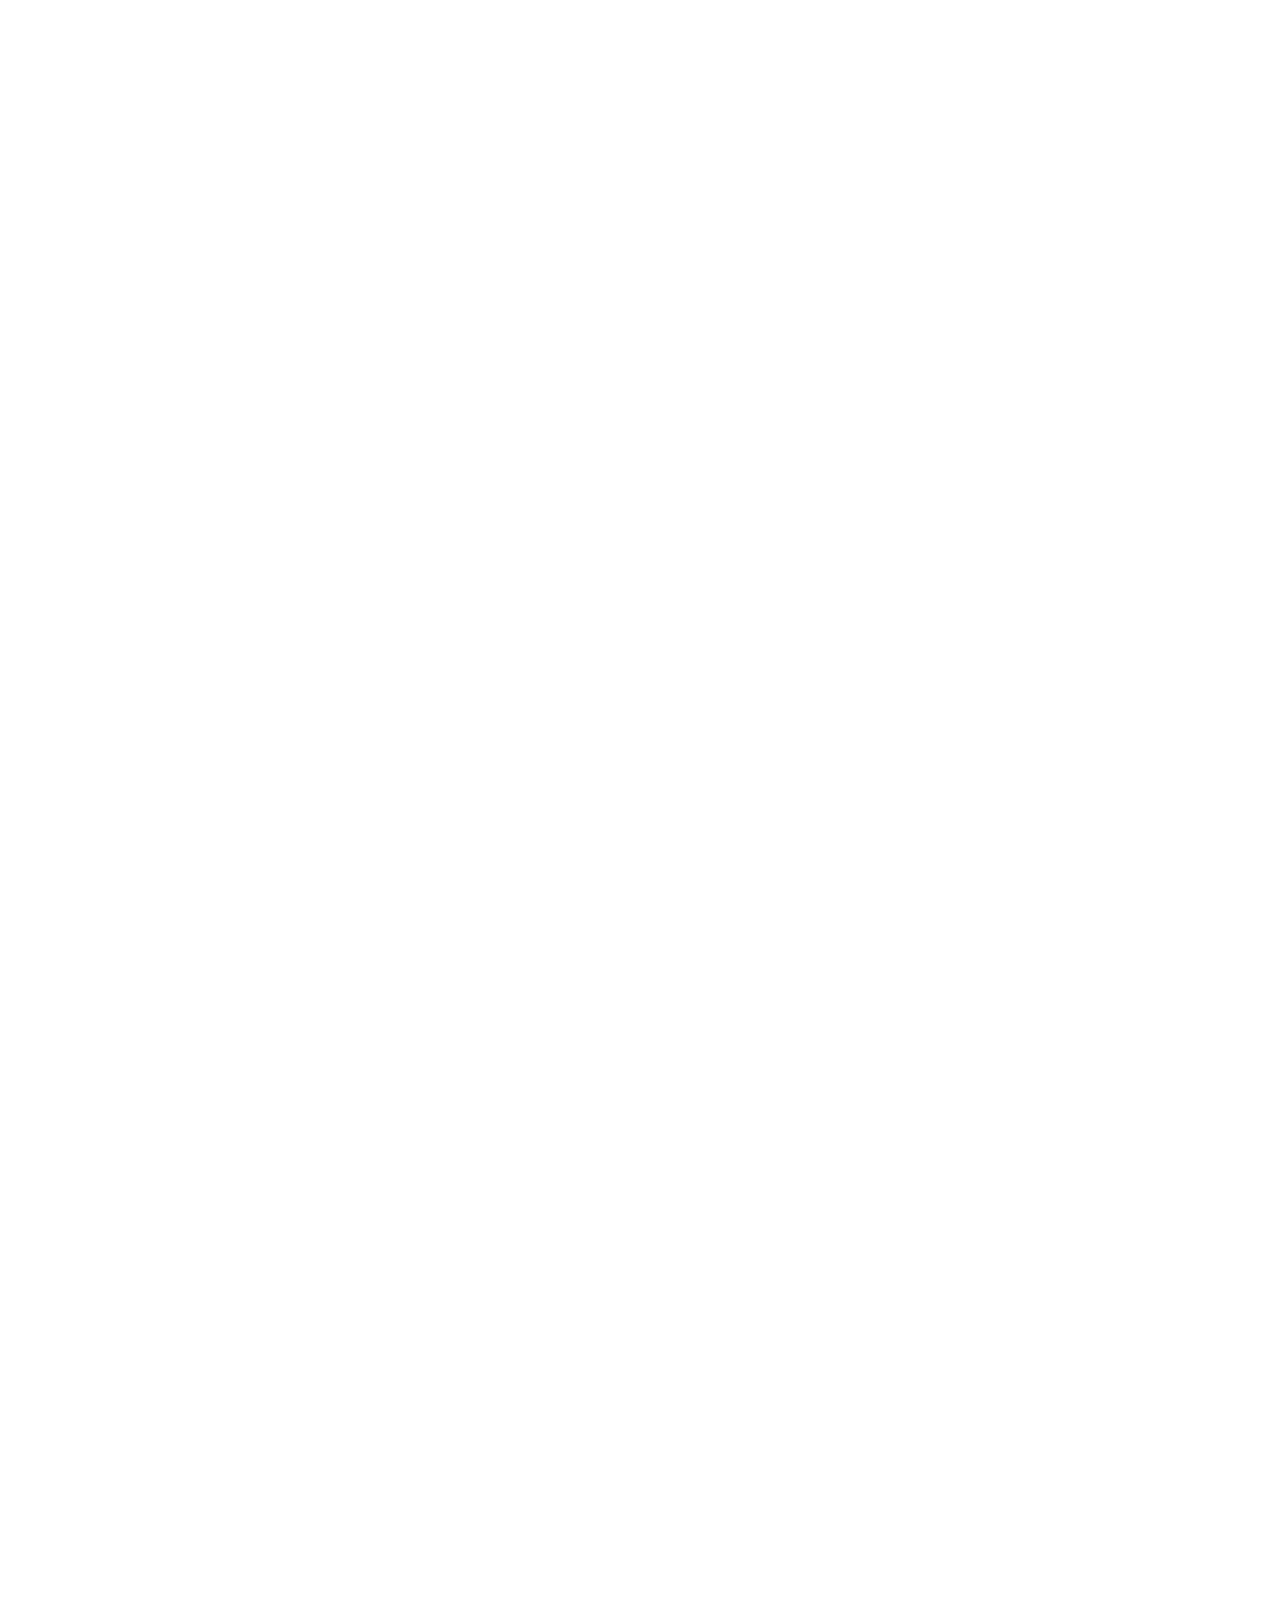
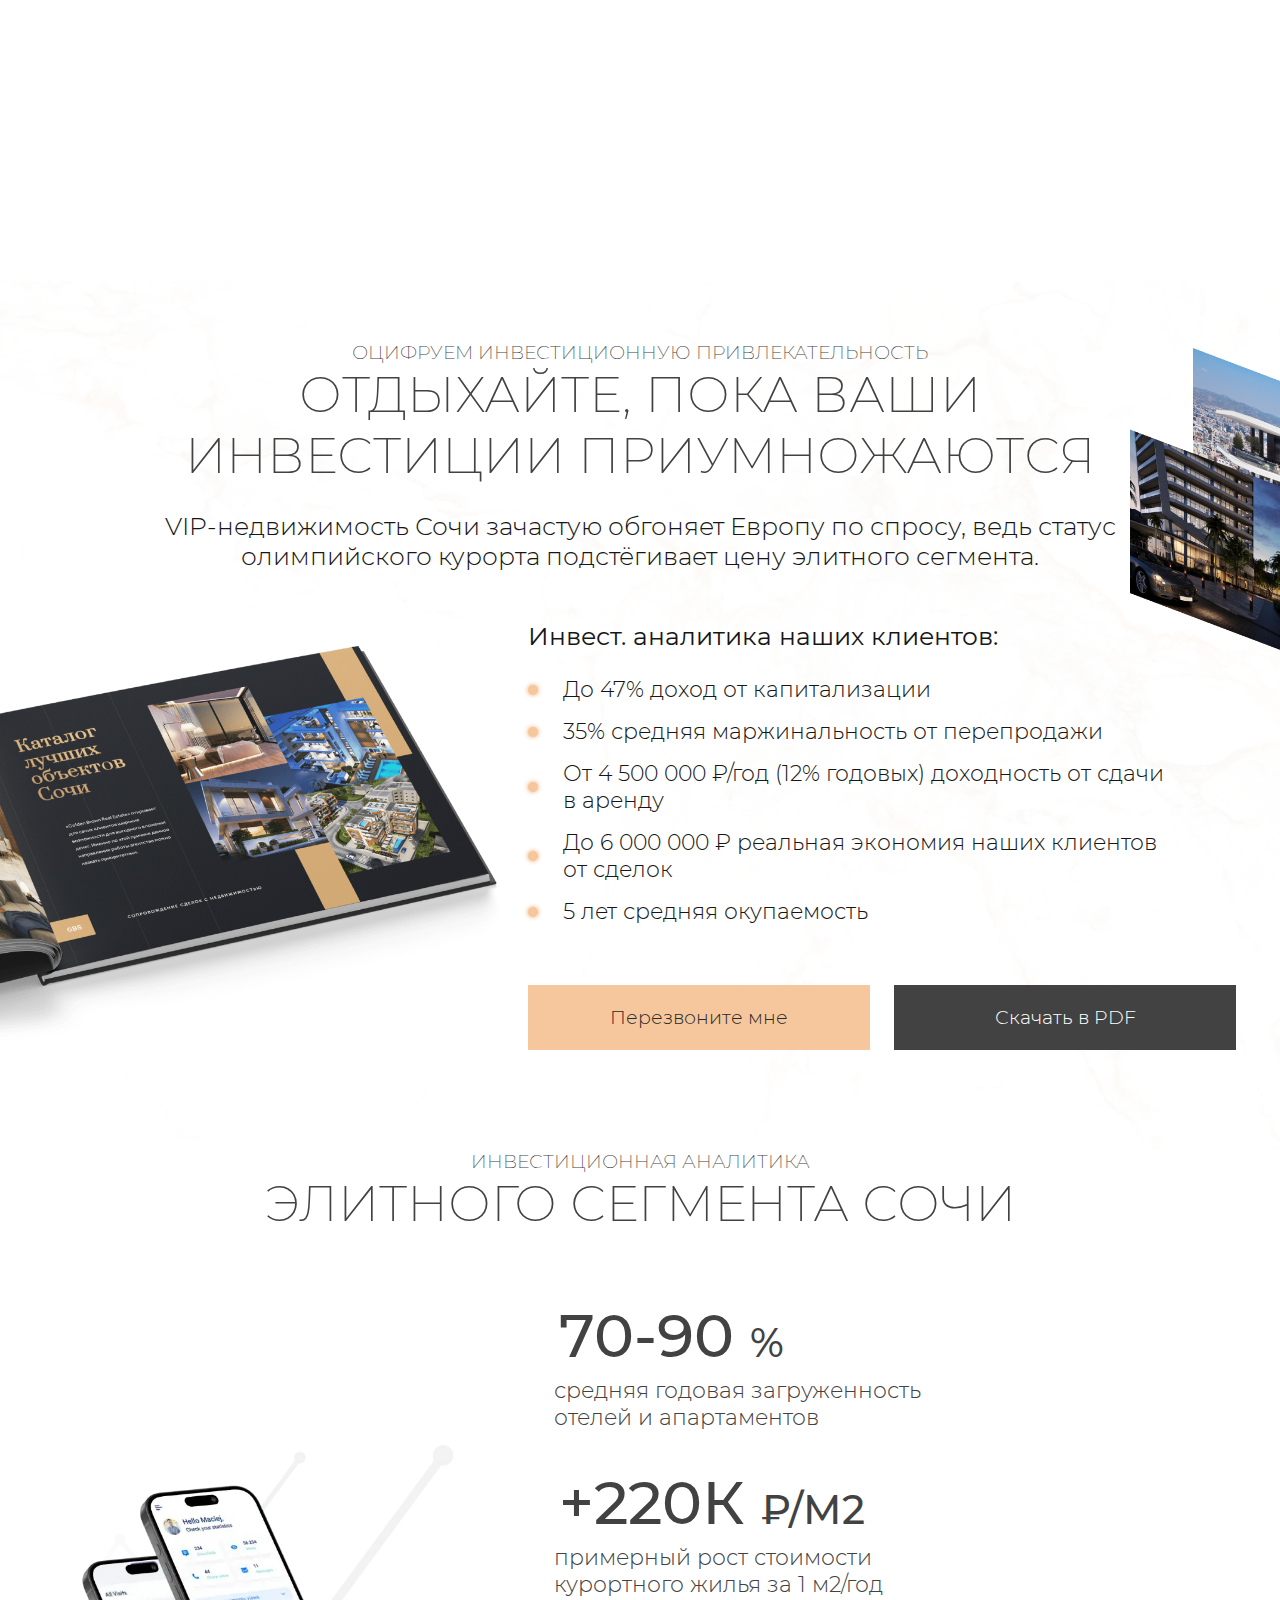
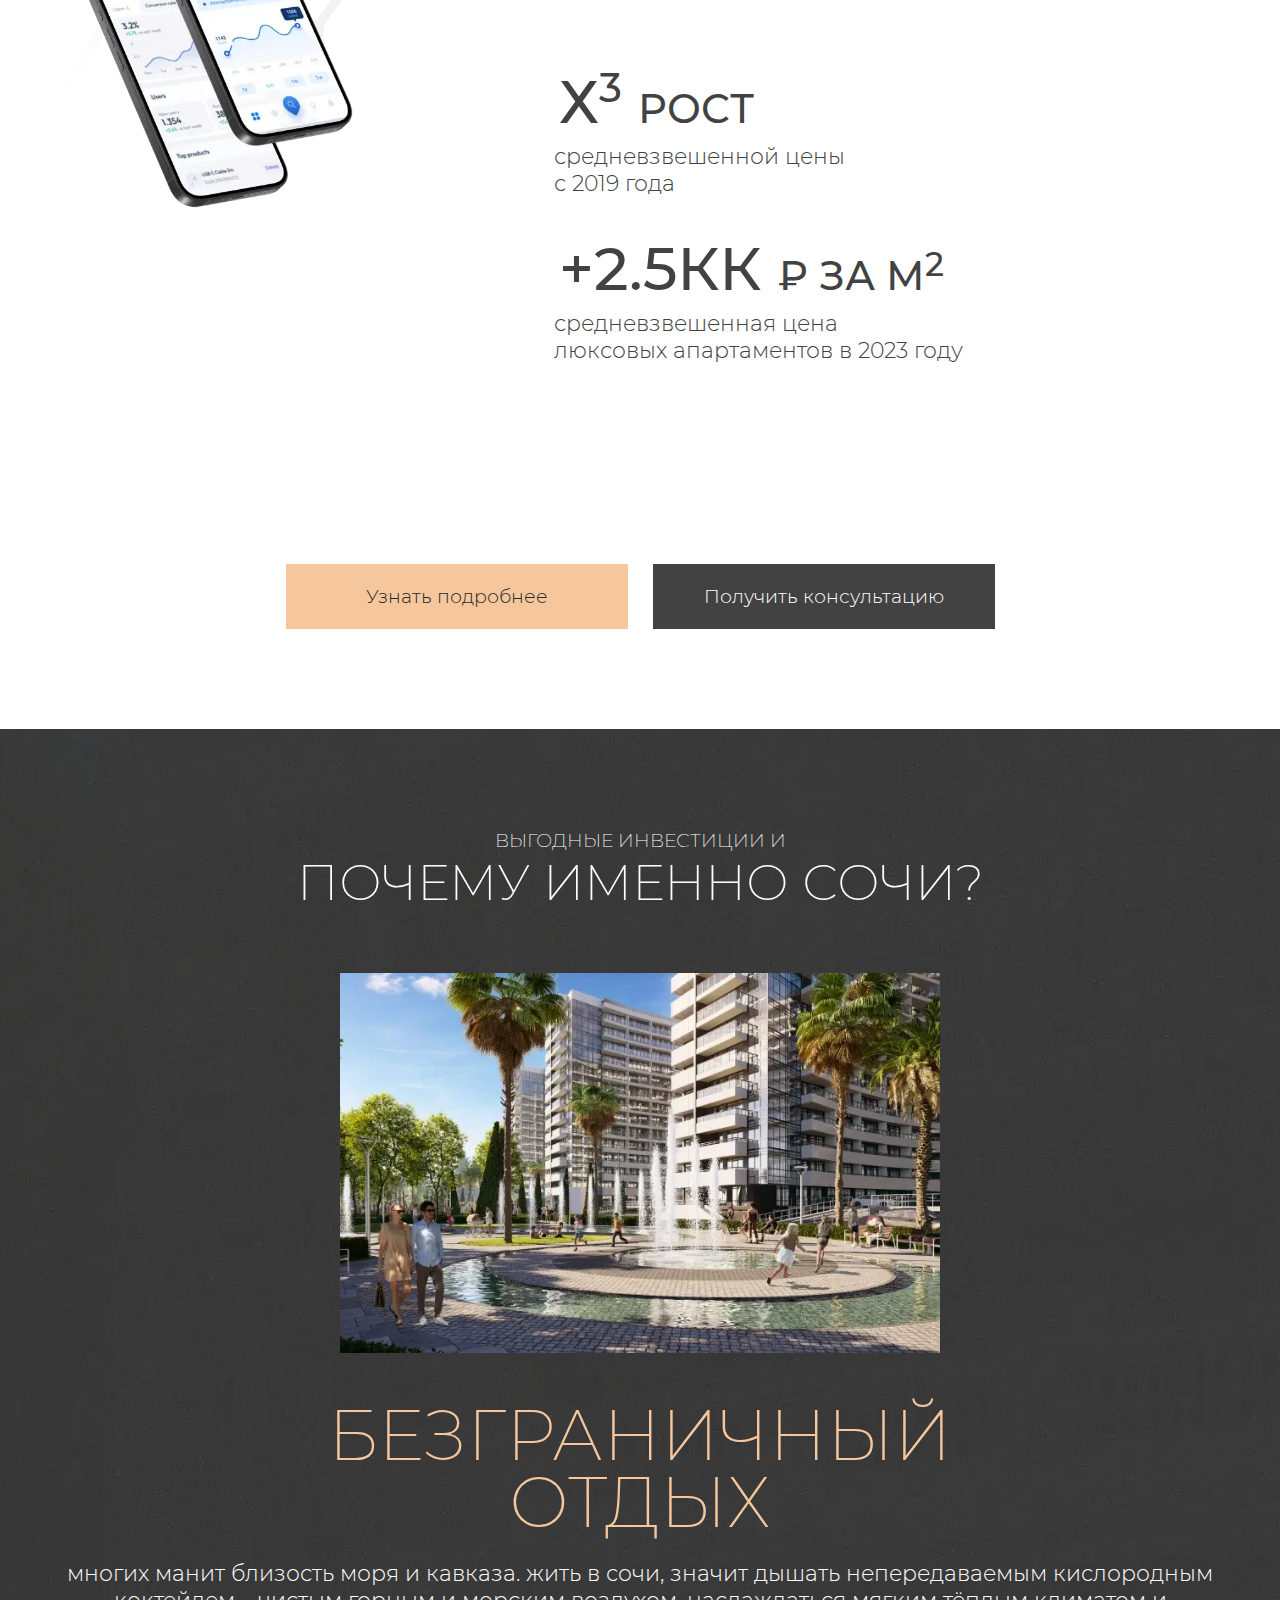
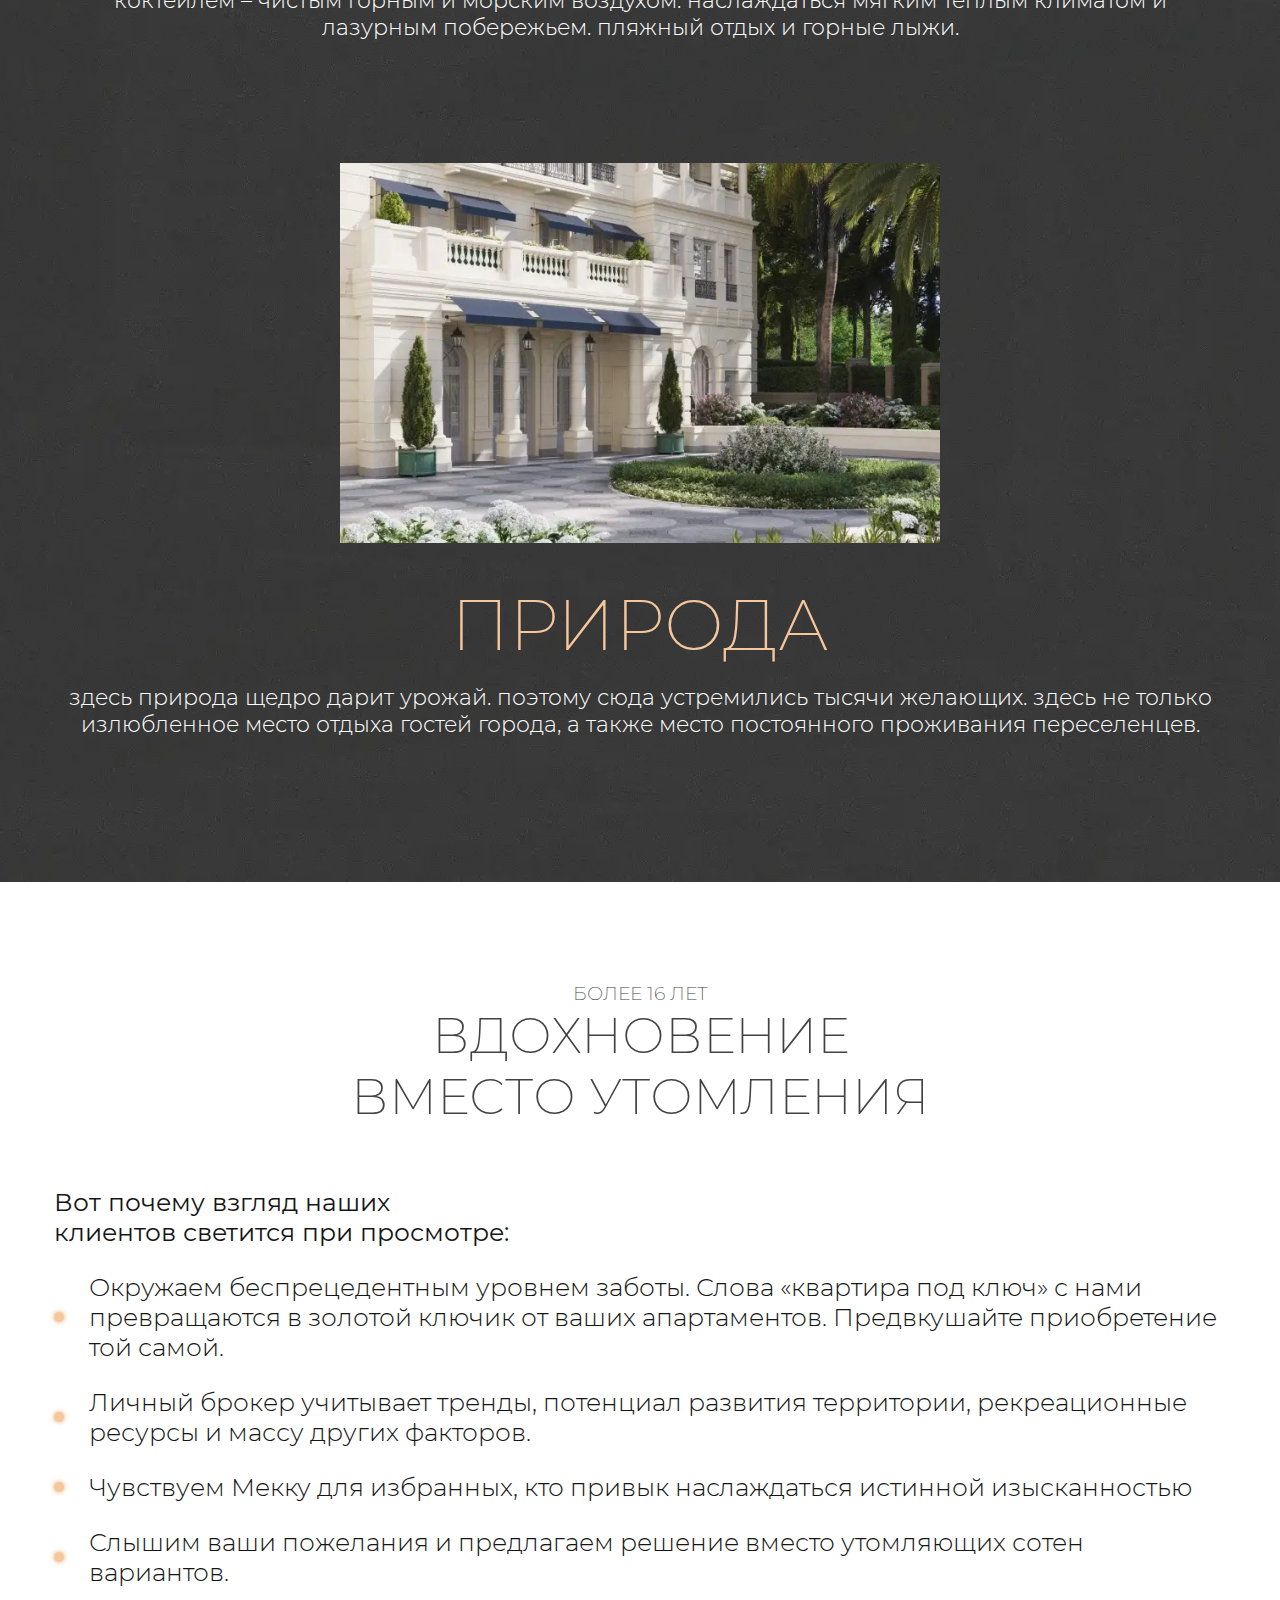
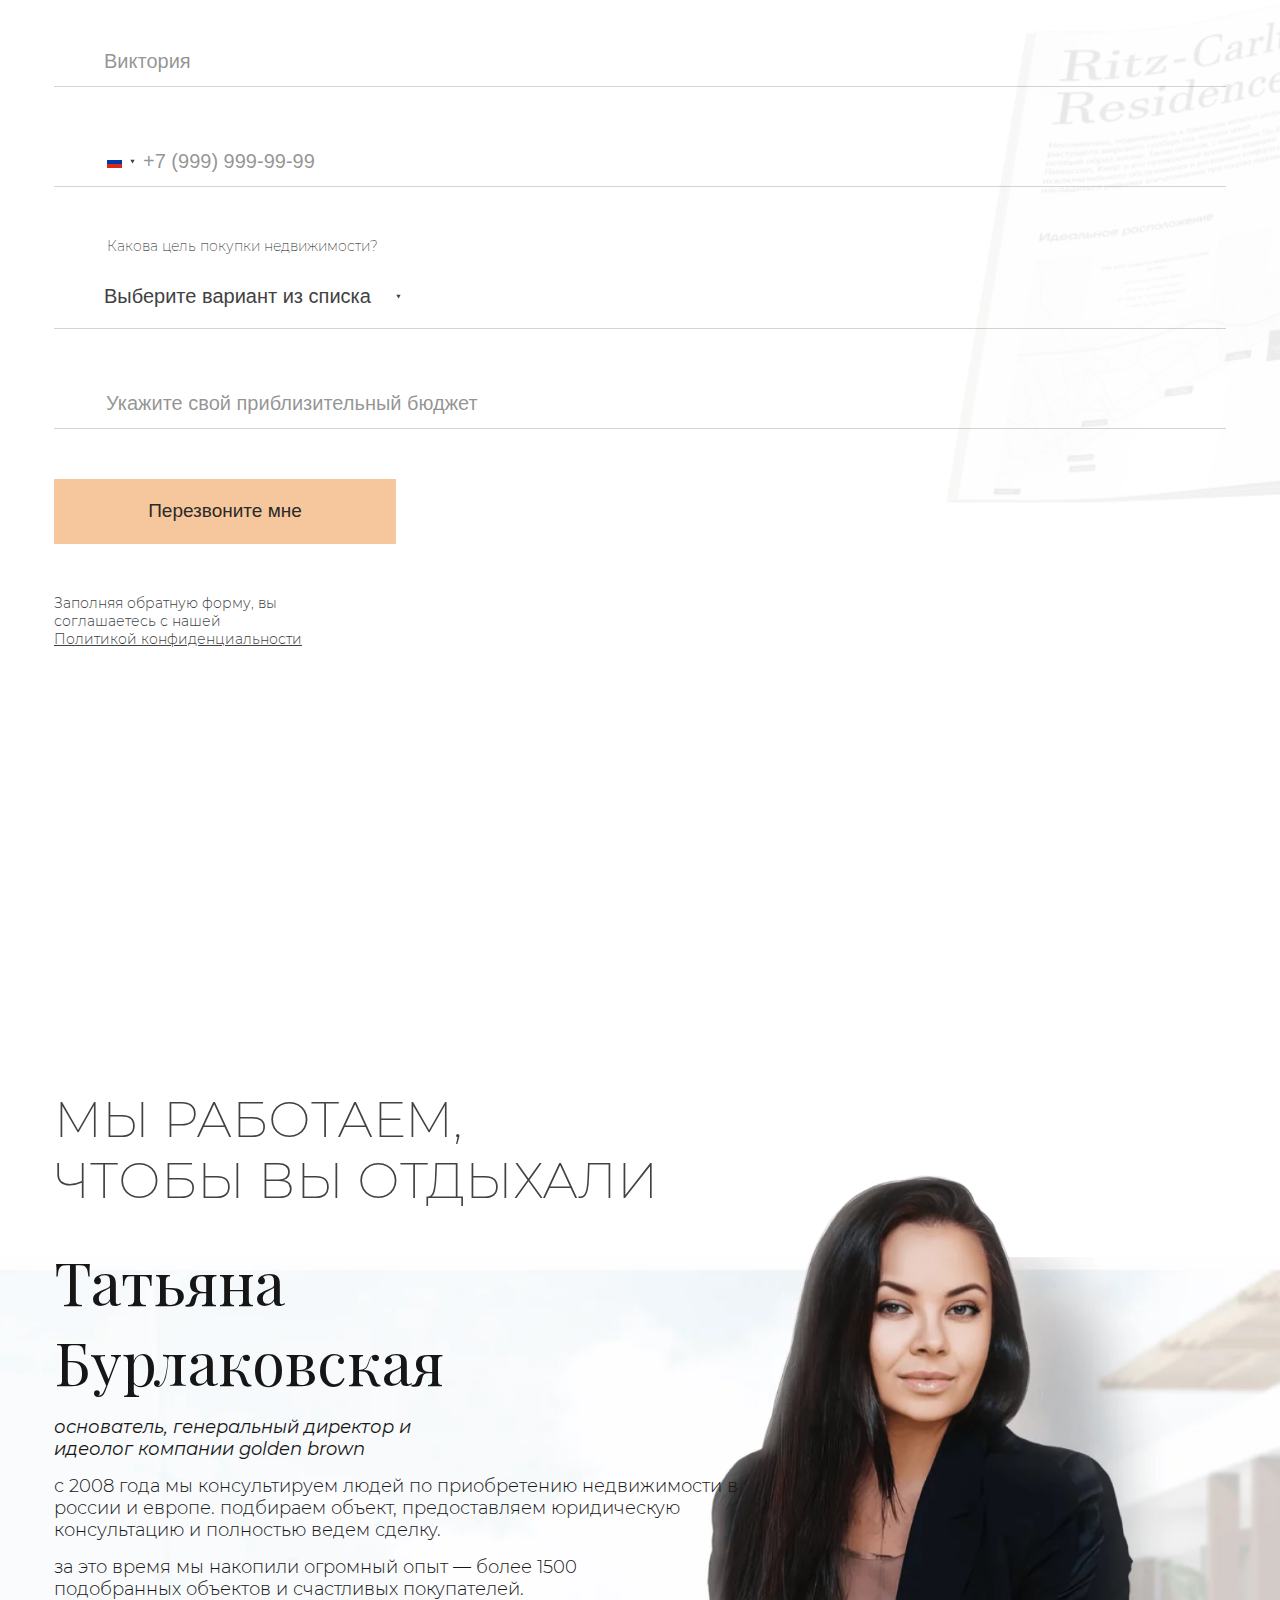
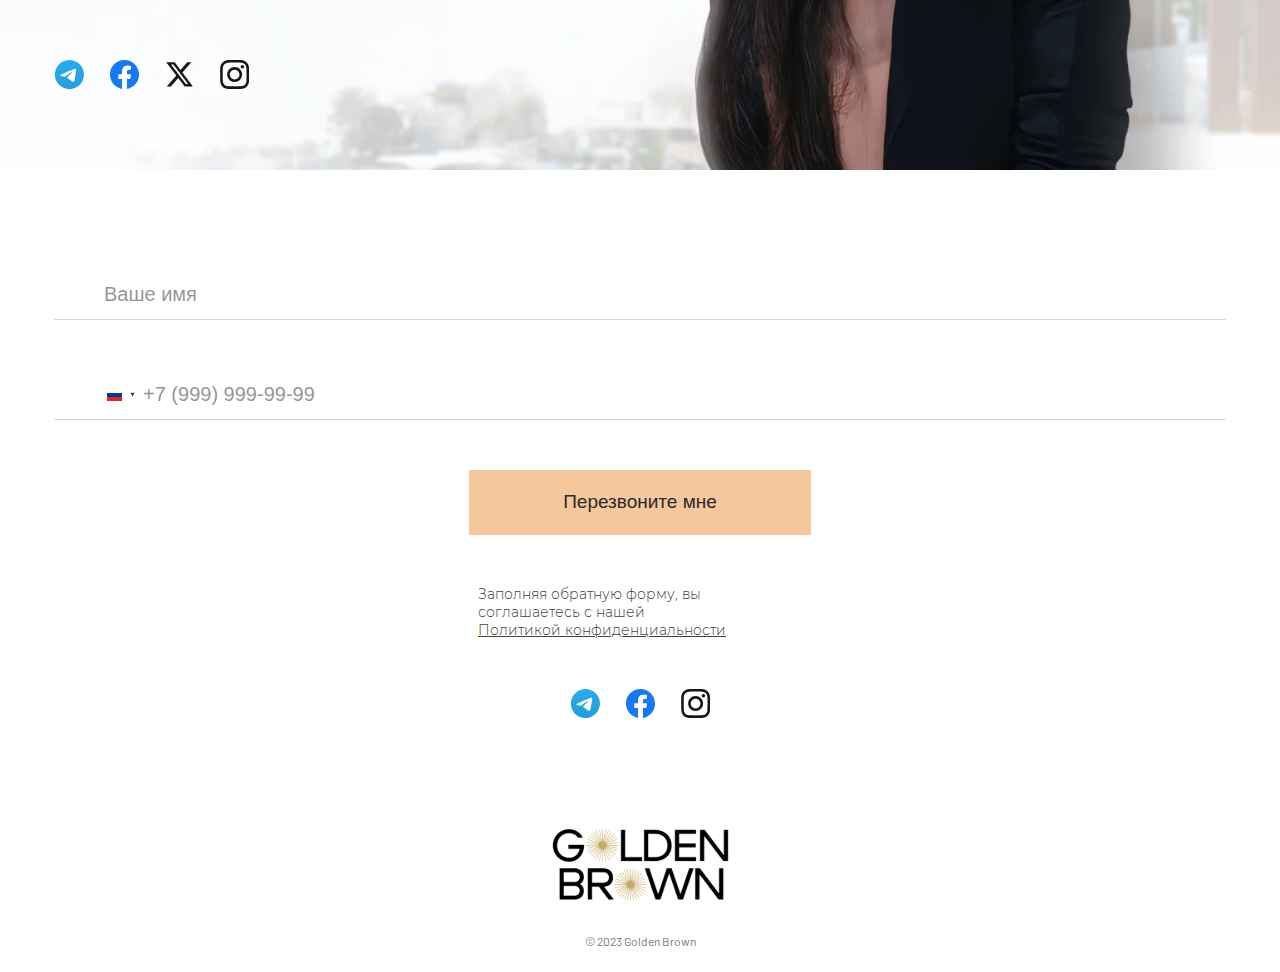
==== commit 37caf98e: "update mobile" ====
--- a/index.html
+++ b/index.html
@@ -1059,9 +1059,9 @@
                             <a href="#">
                                 <img src="./images/facebook.svg" alt="">
                             </a>
-                            <a href="#">
+                            <!-- <a href="#">
                                 <img src="./images/twitter.svg" alt="">
-                            </a>
+                            </a> -->
                             <a href="#">
                                 <img src="./images/instagram.svg" alt="">
                             </a>
--- a/css/style.css
+++ b/css/style.css
@@ -839,7 +839,6 @@
   font-size: 22px;
   font-weight: 300;
   line-height: normal;
-  text-transform: lowercase;
 }
 
 .apartments {
@@ -2248,4 +2247,9 @@
   footer .footer_bottom p {
     font-size: 4px;
   }
+}
+@media only screen and (max-width: 576px) {
+  .main_title {
+    font-size: 18px;
+  }
 }/*# sourceMappingURL=style.css.map */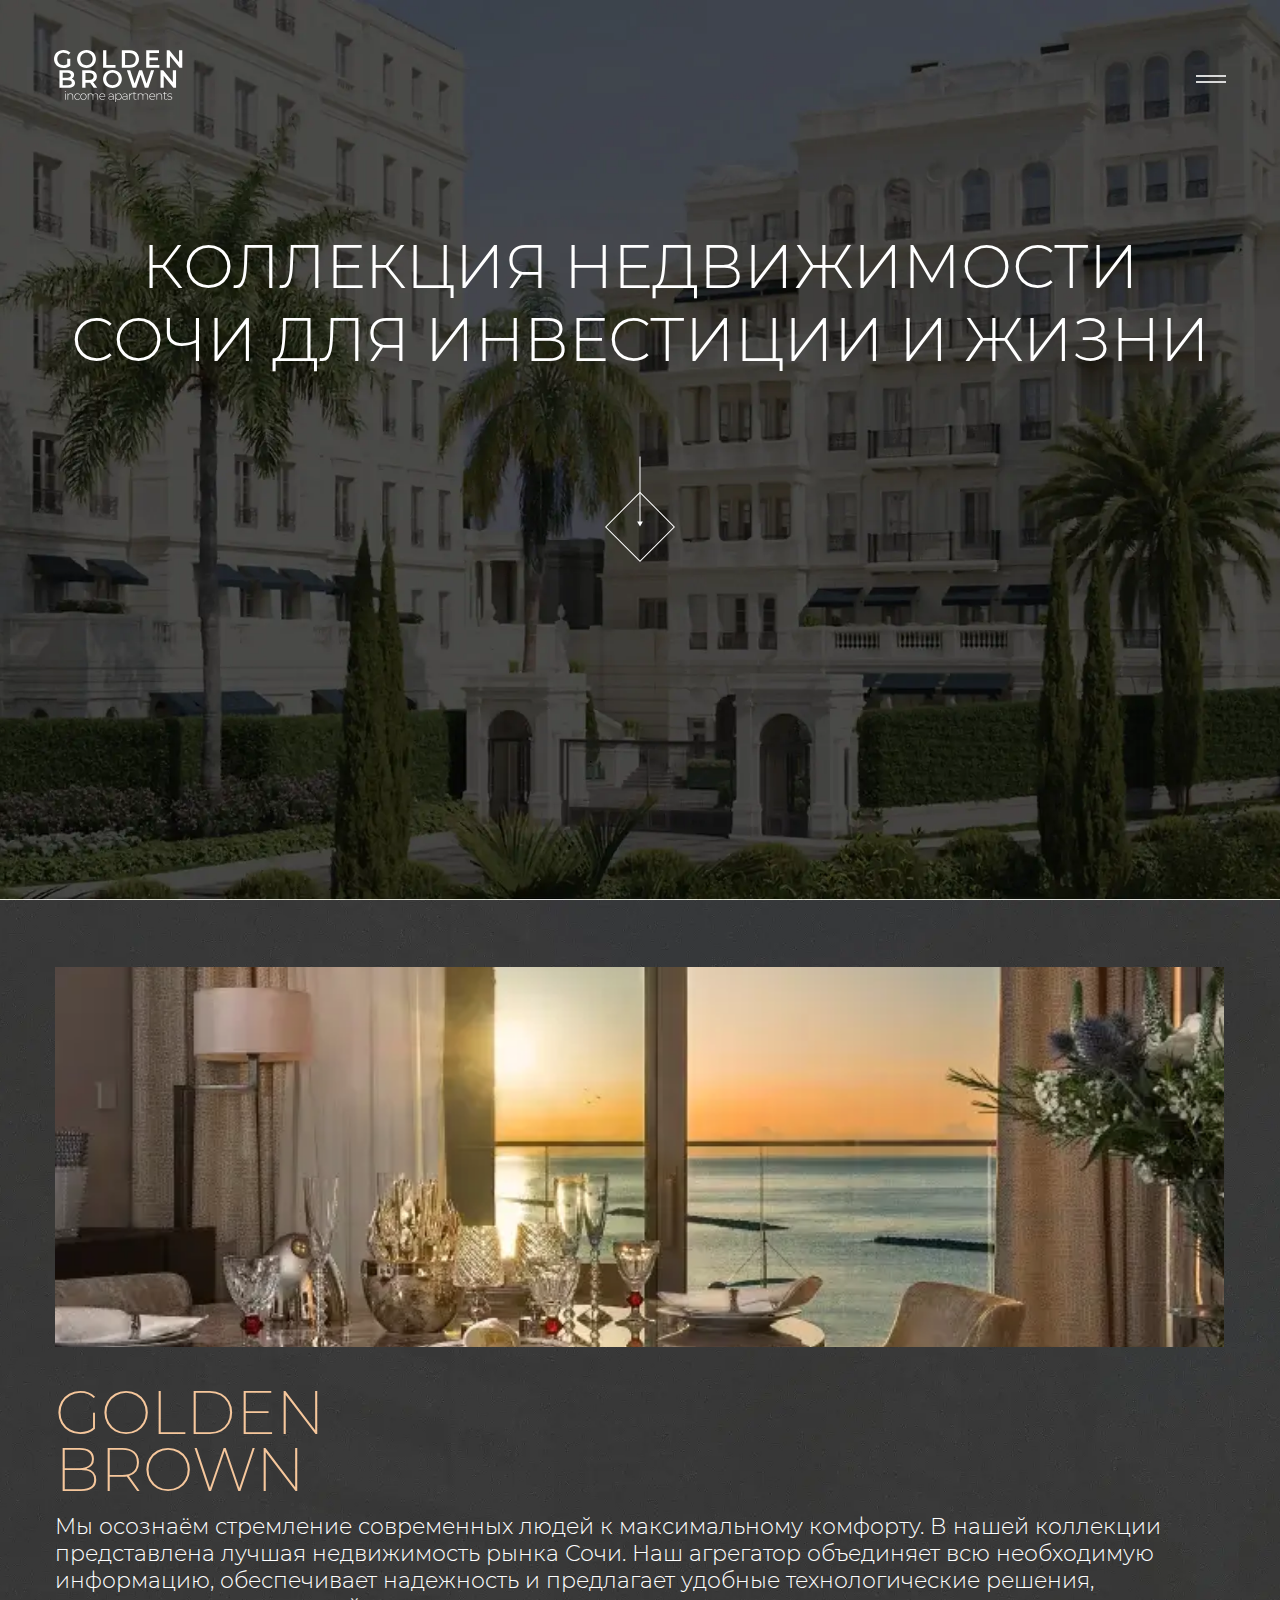
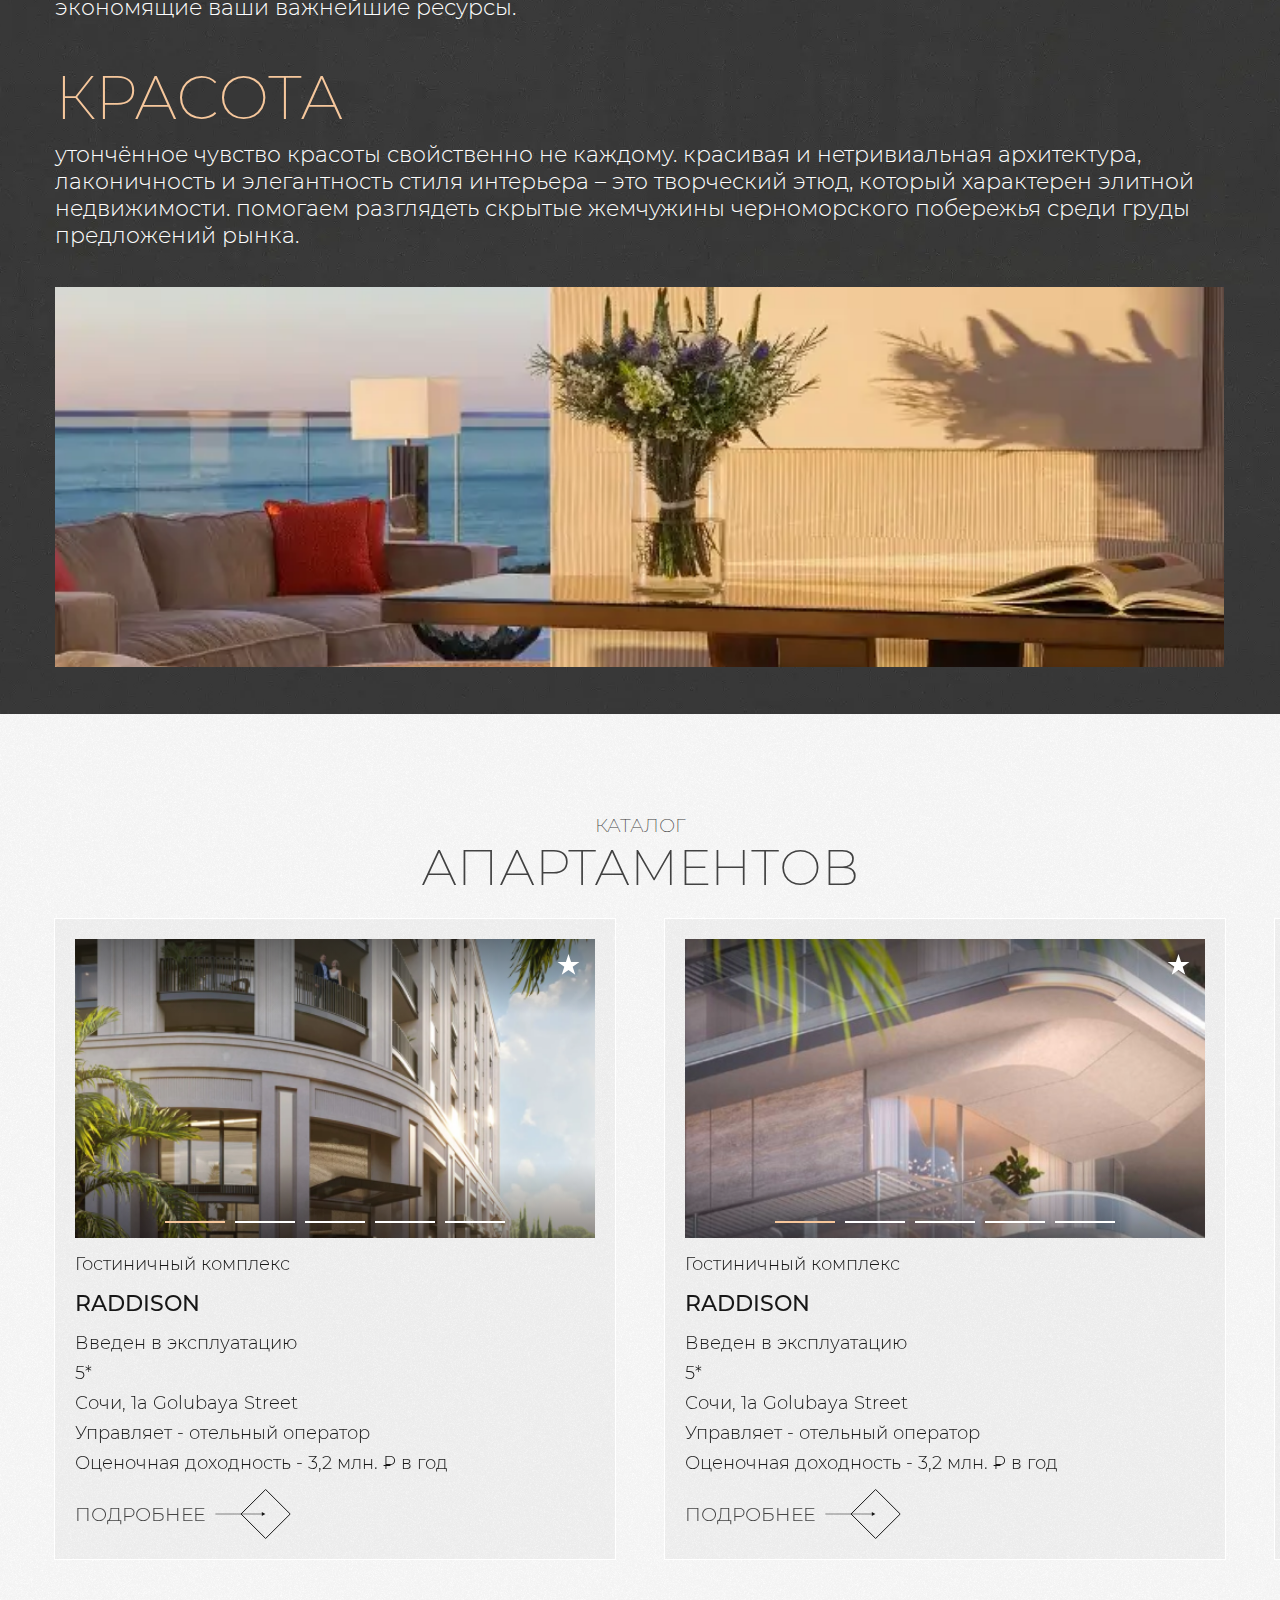
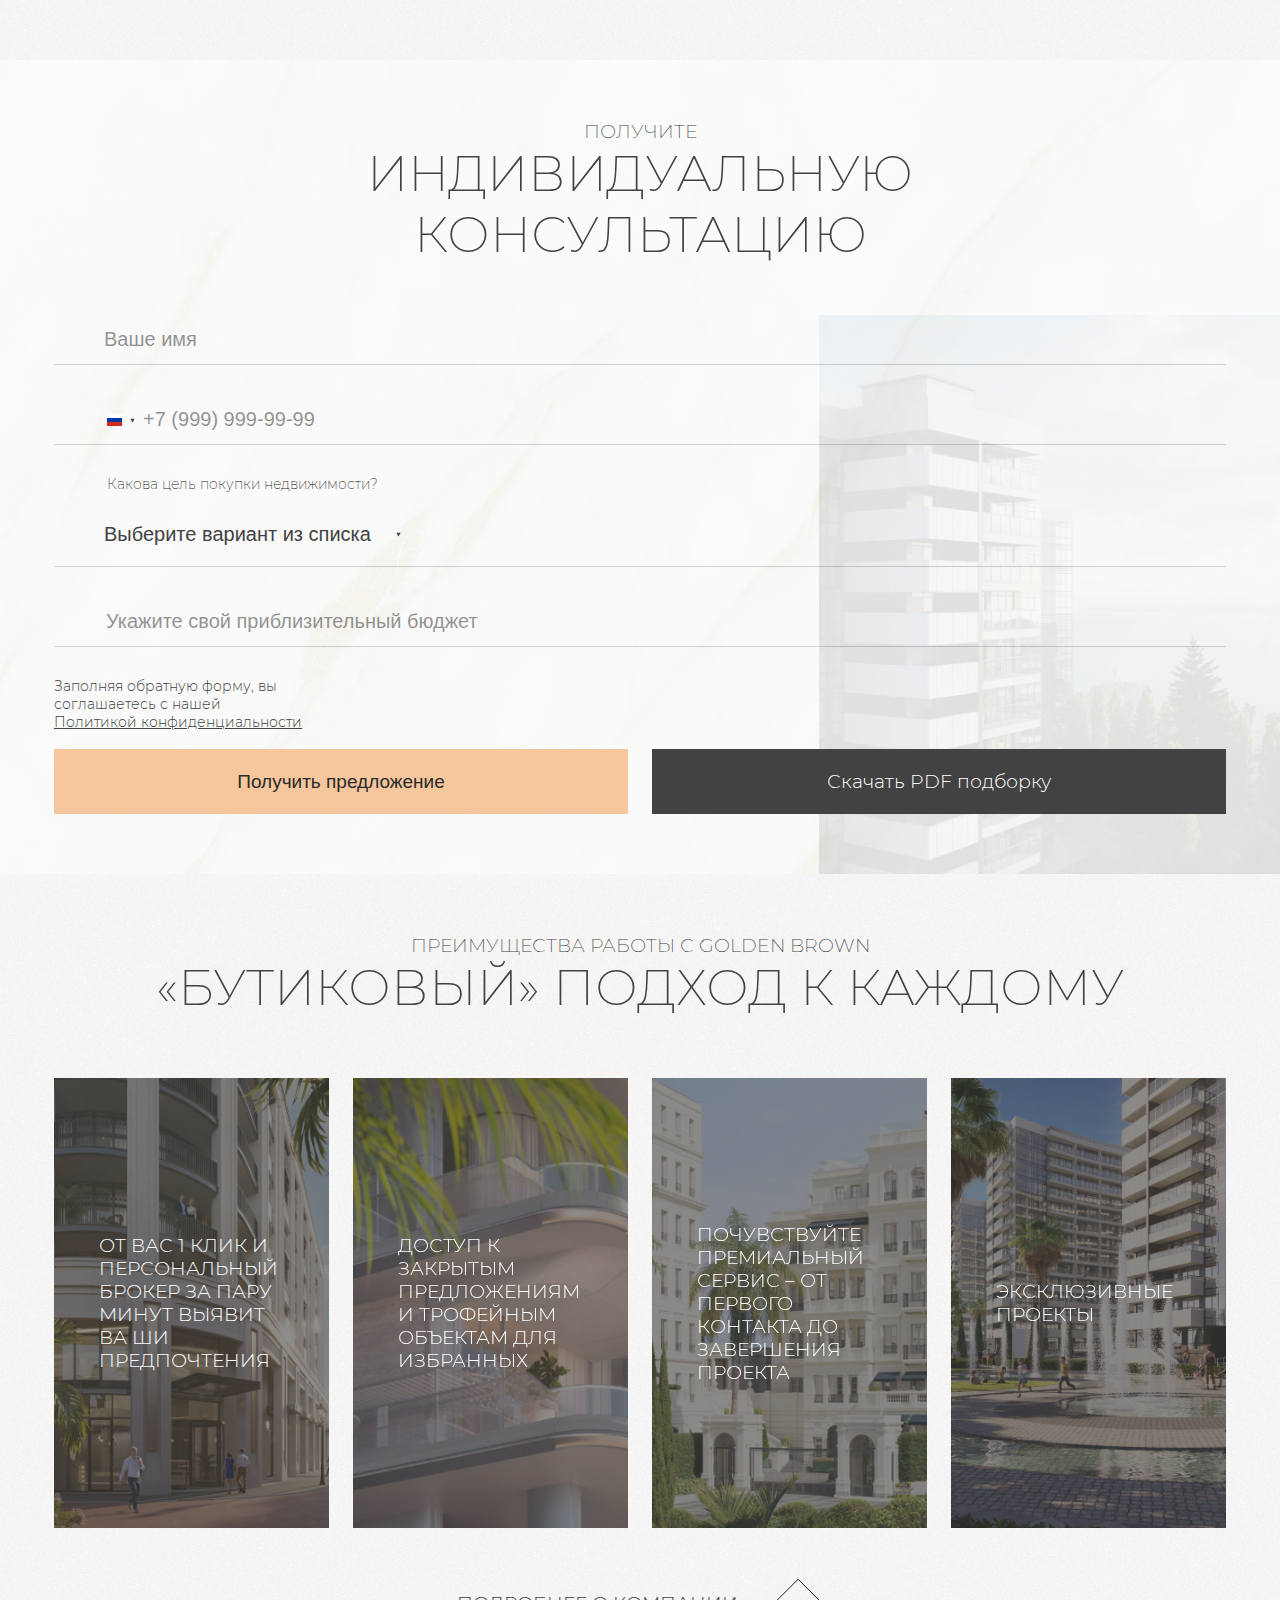
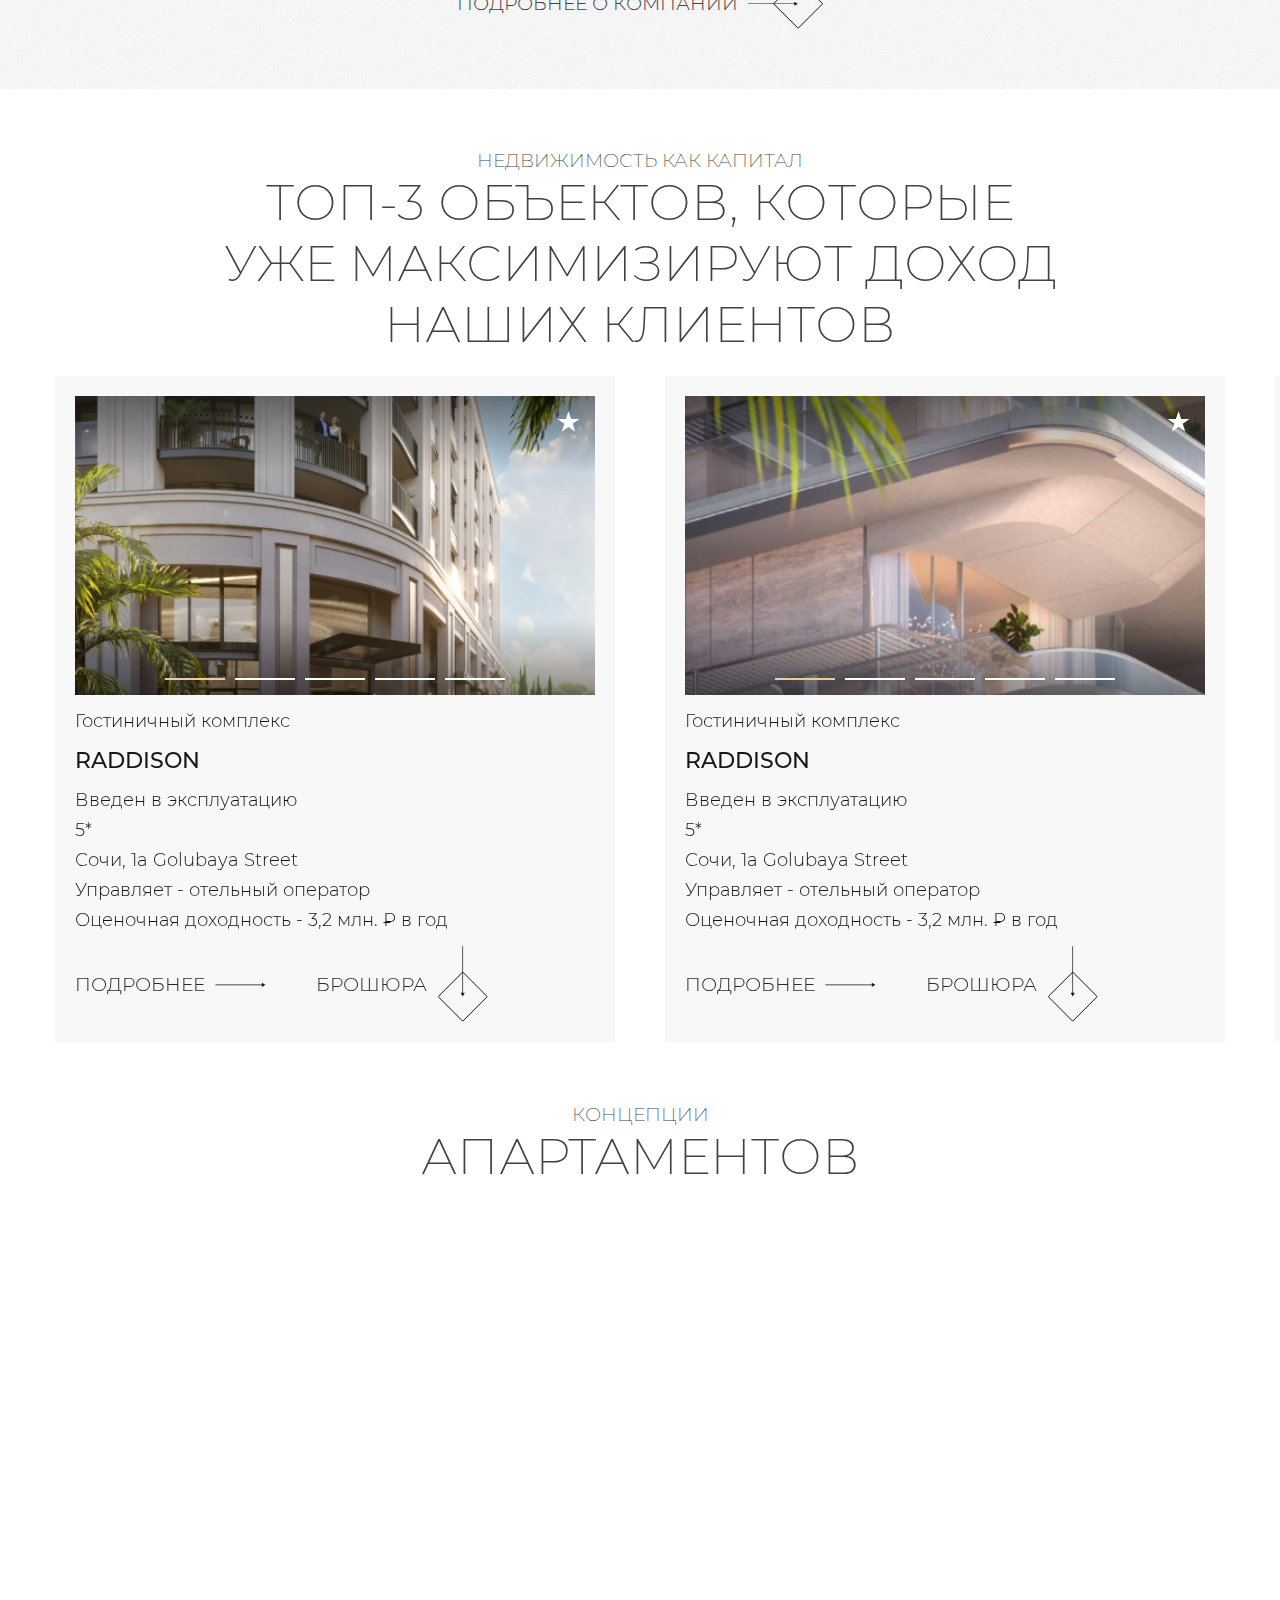
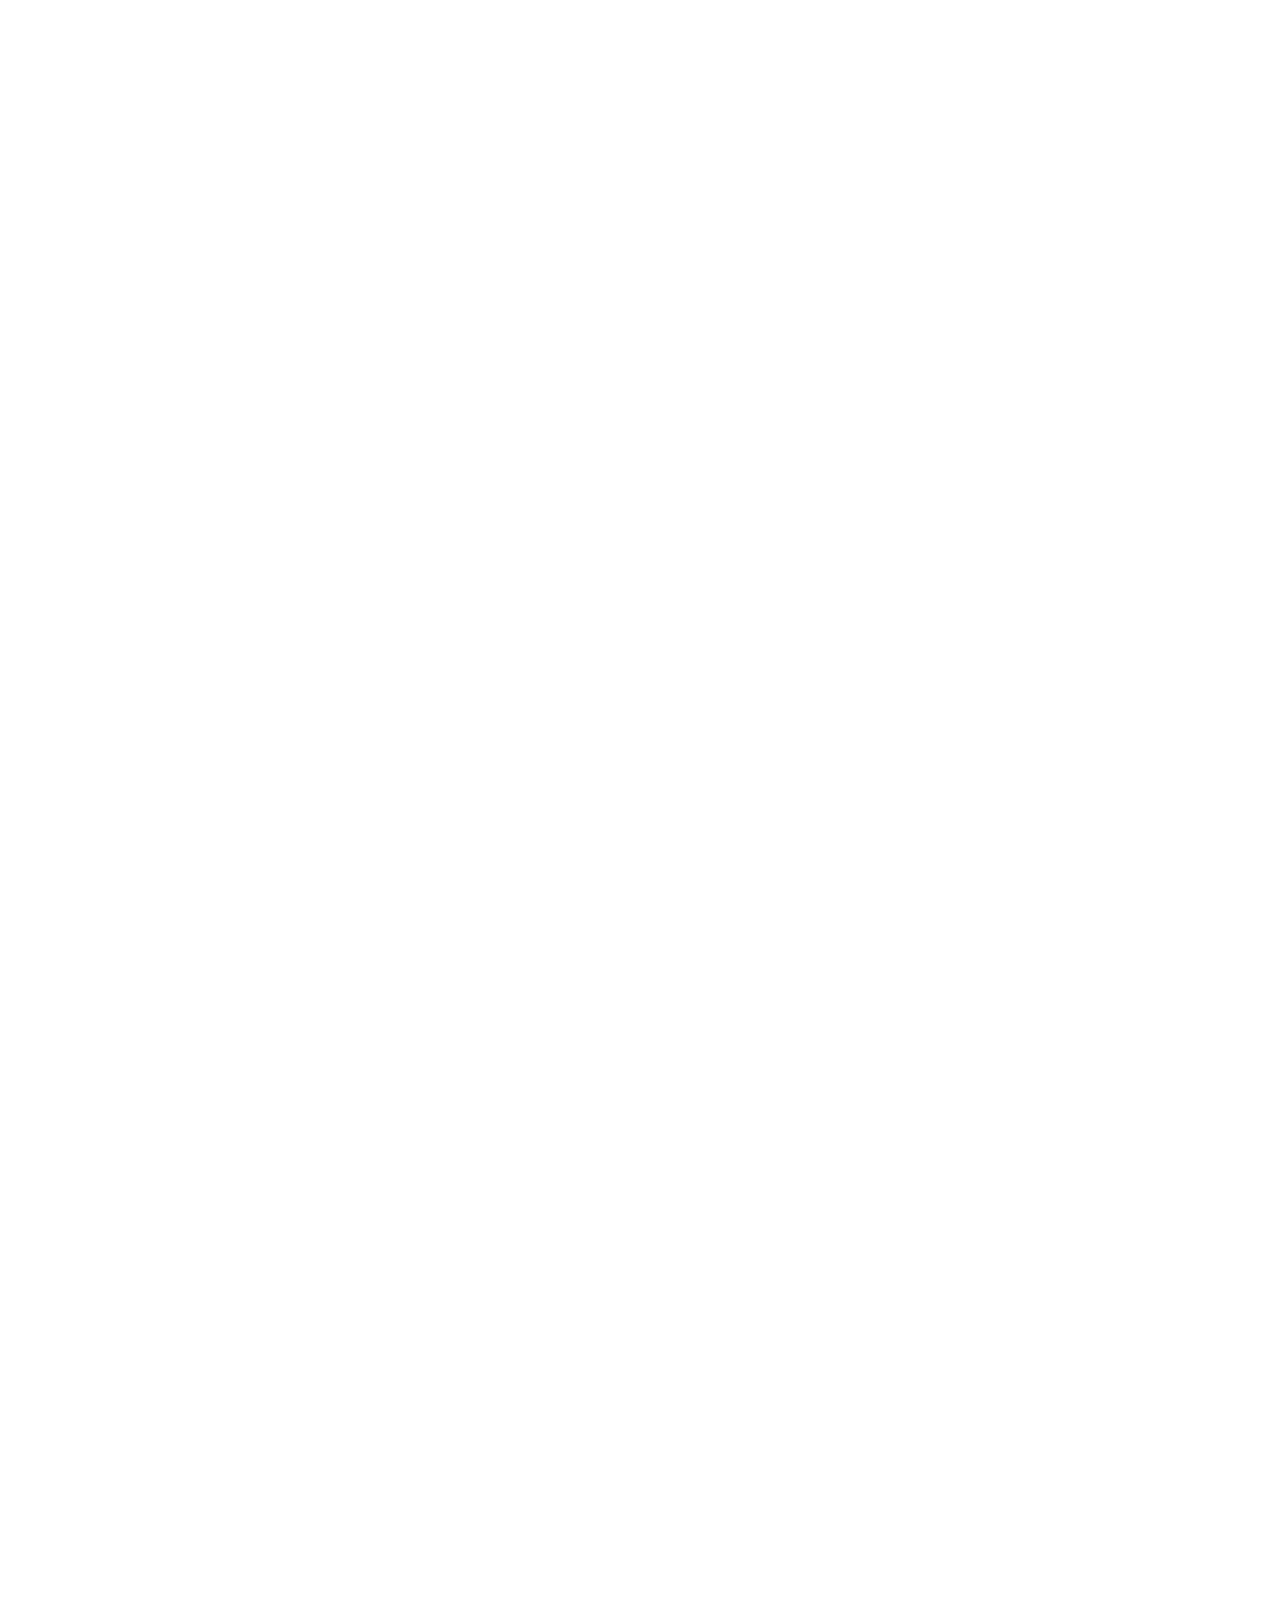
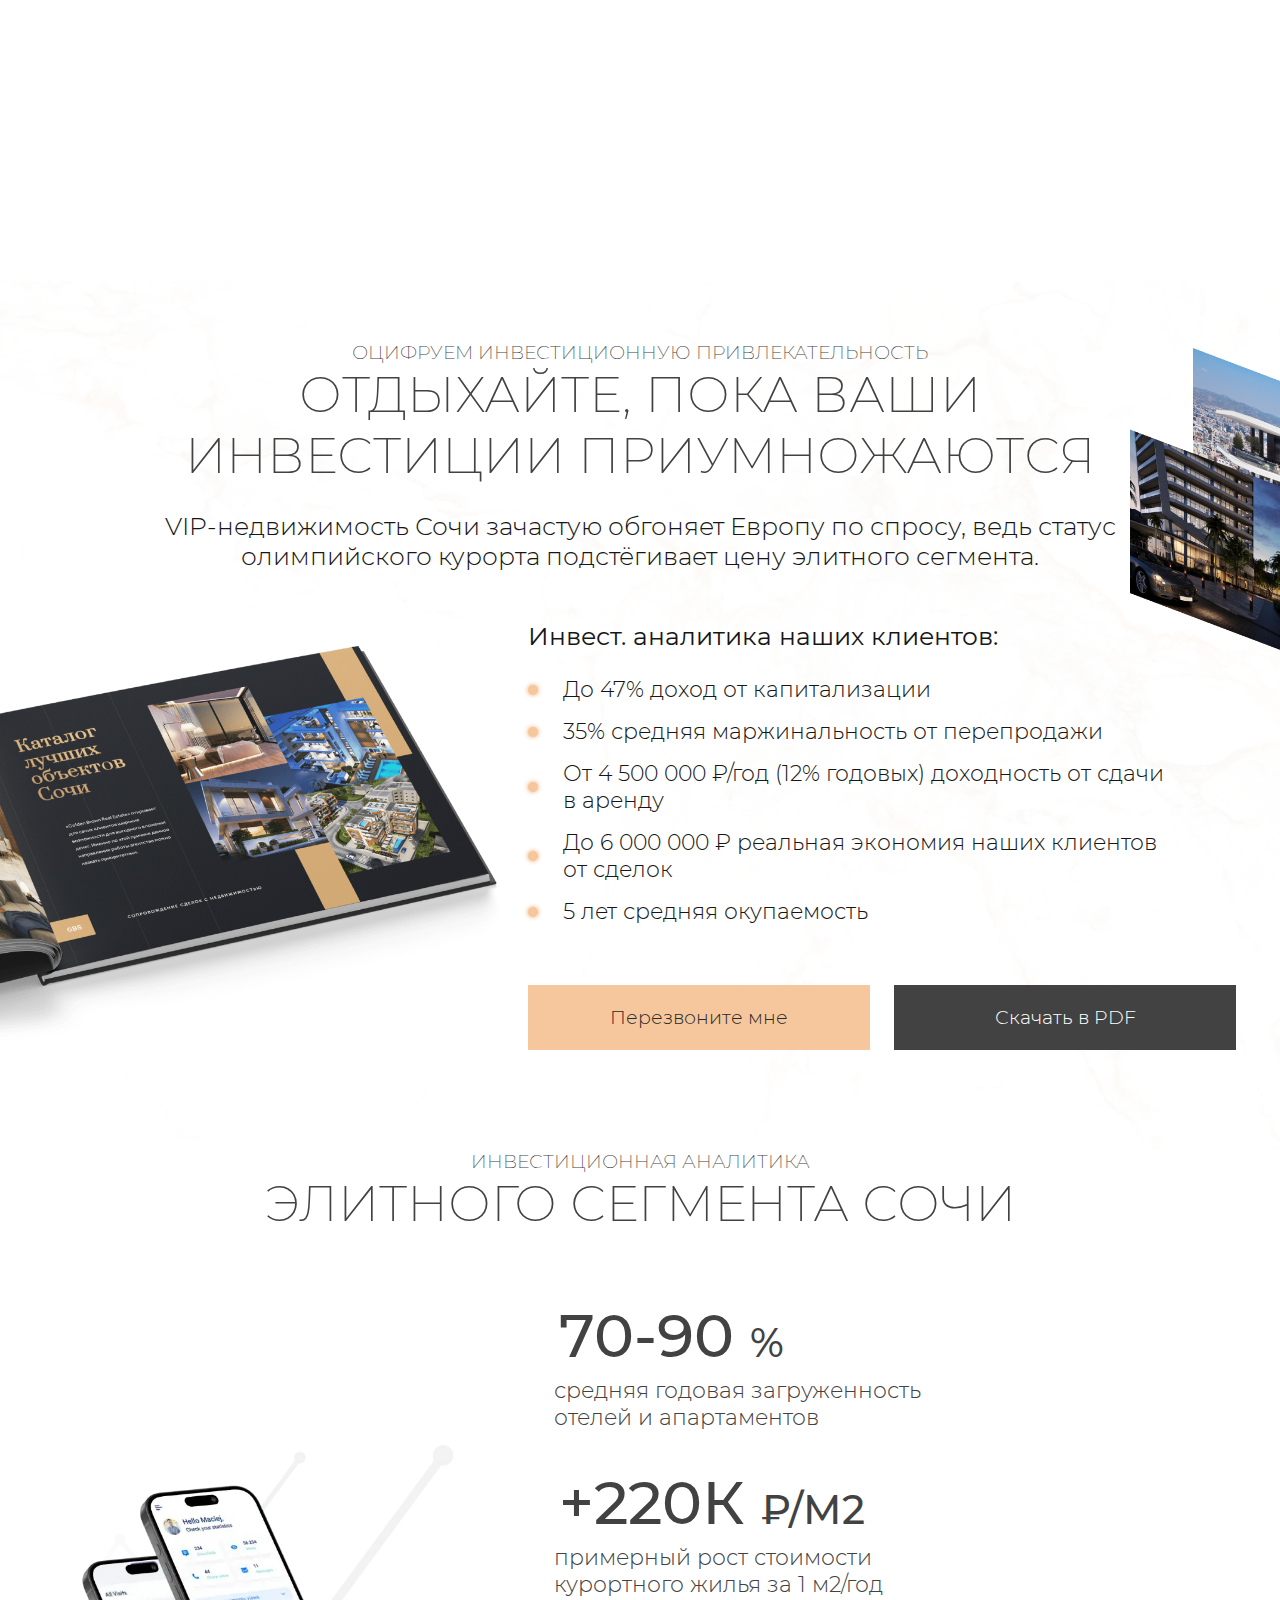
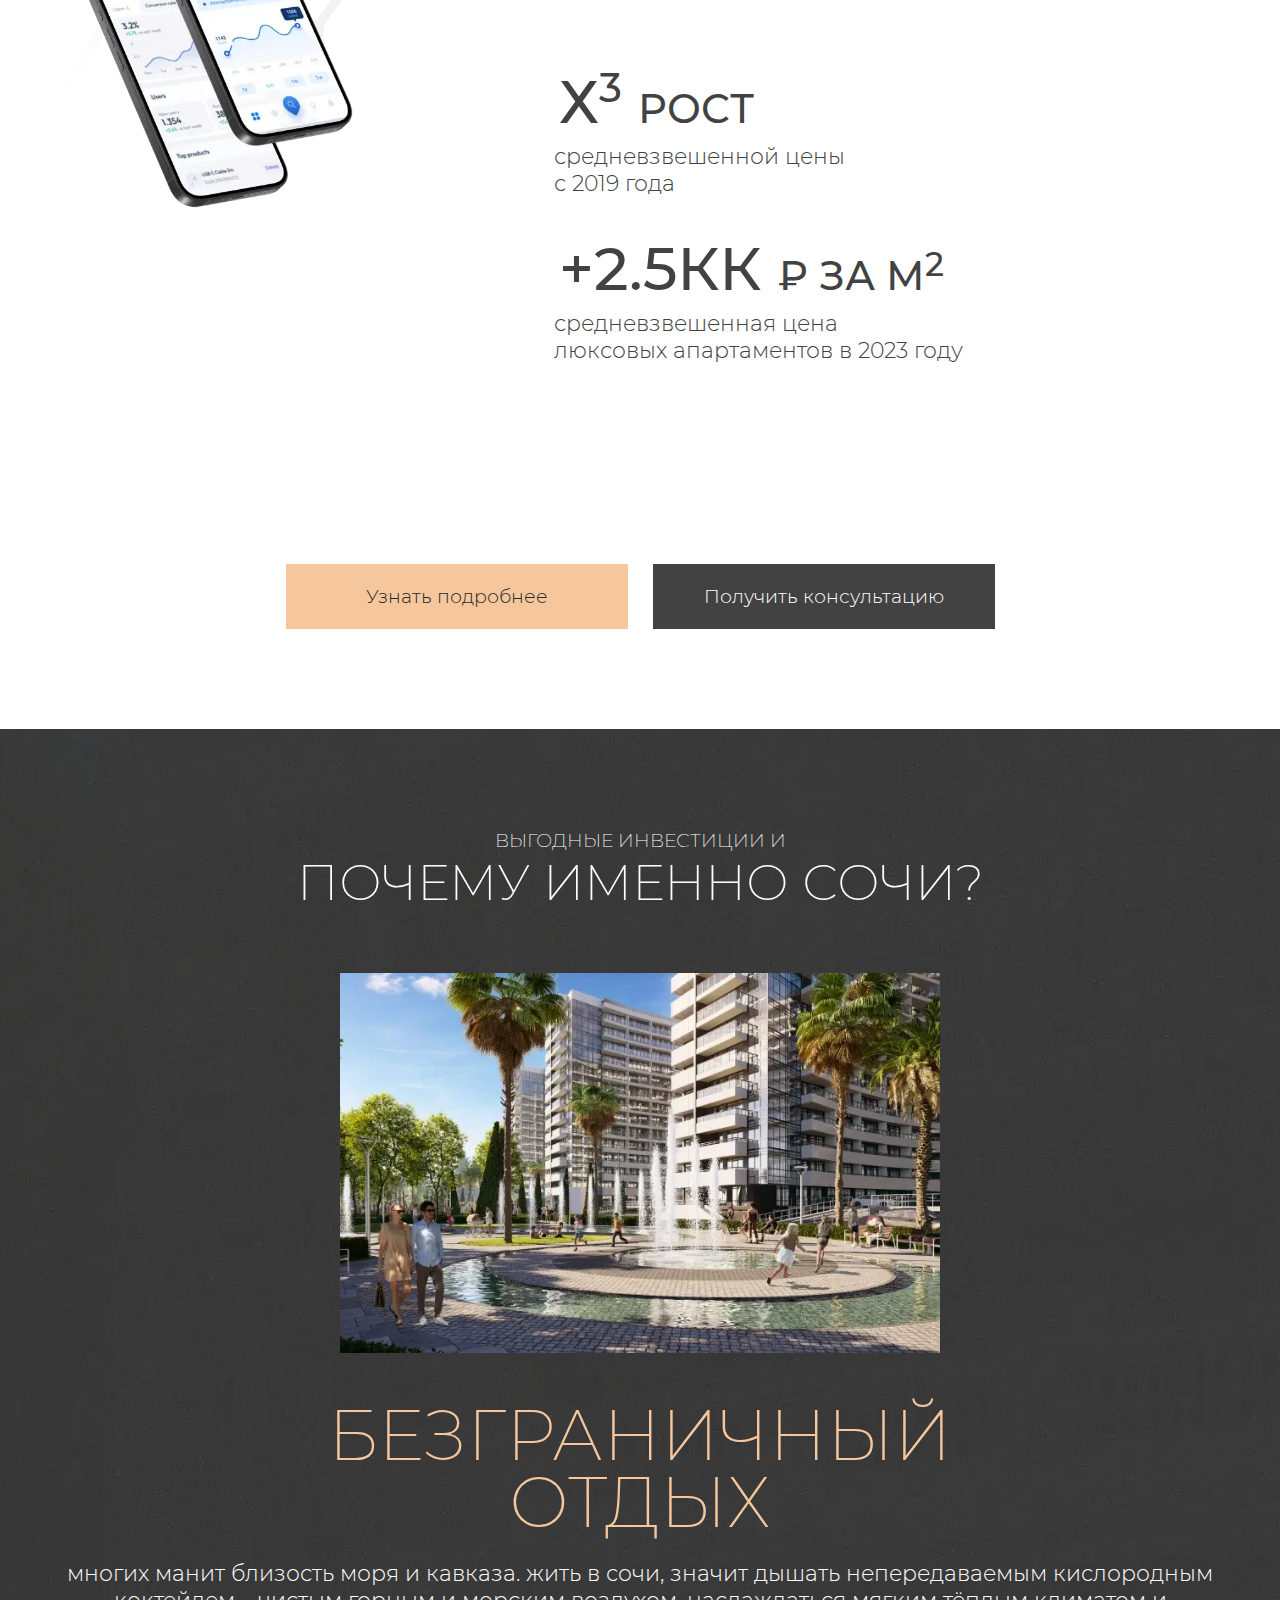
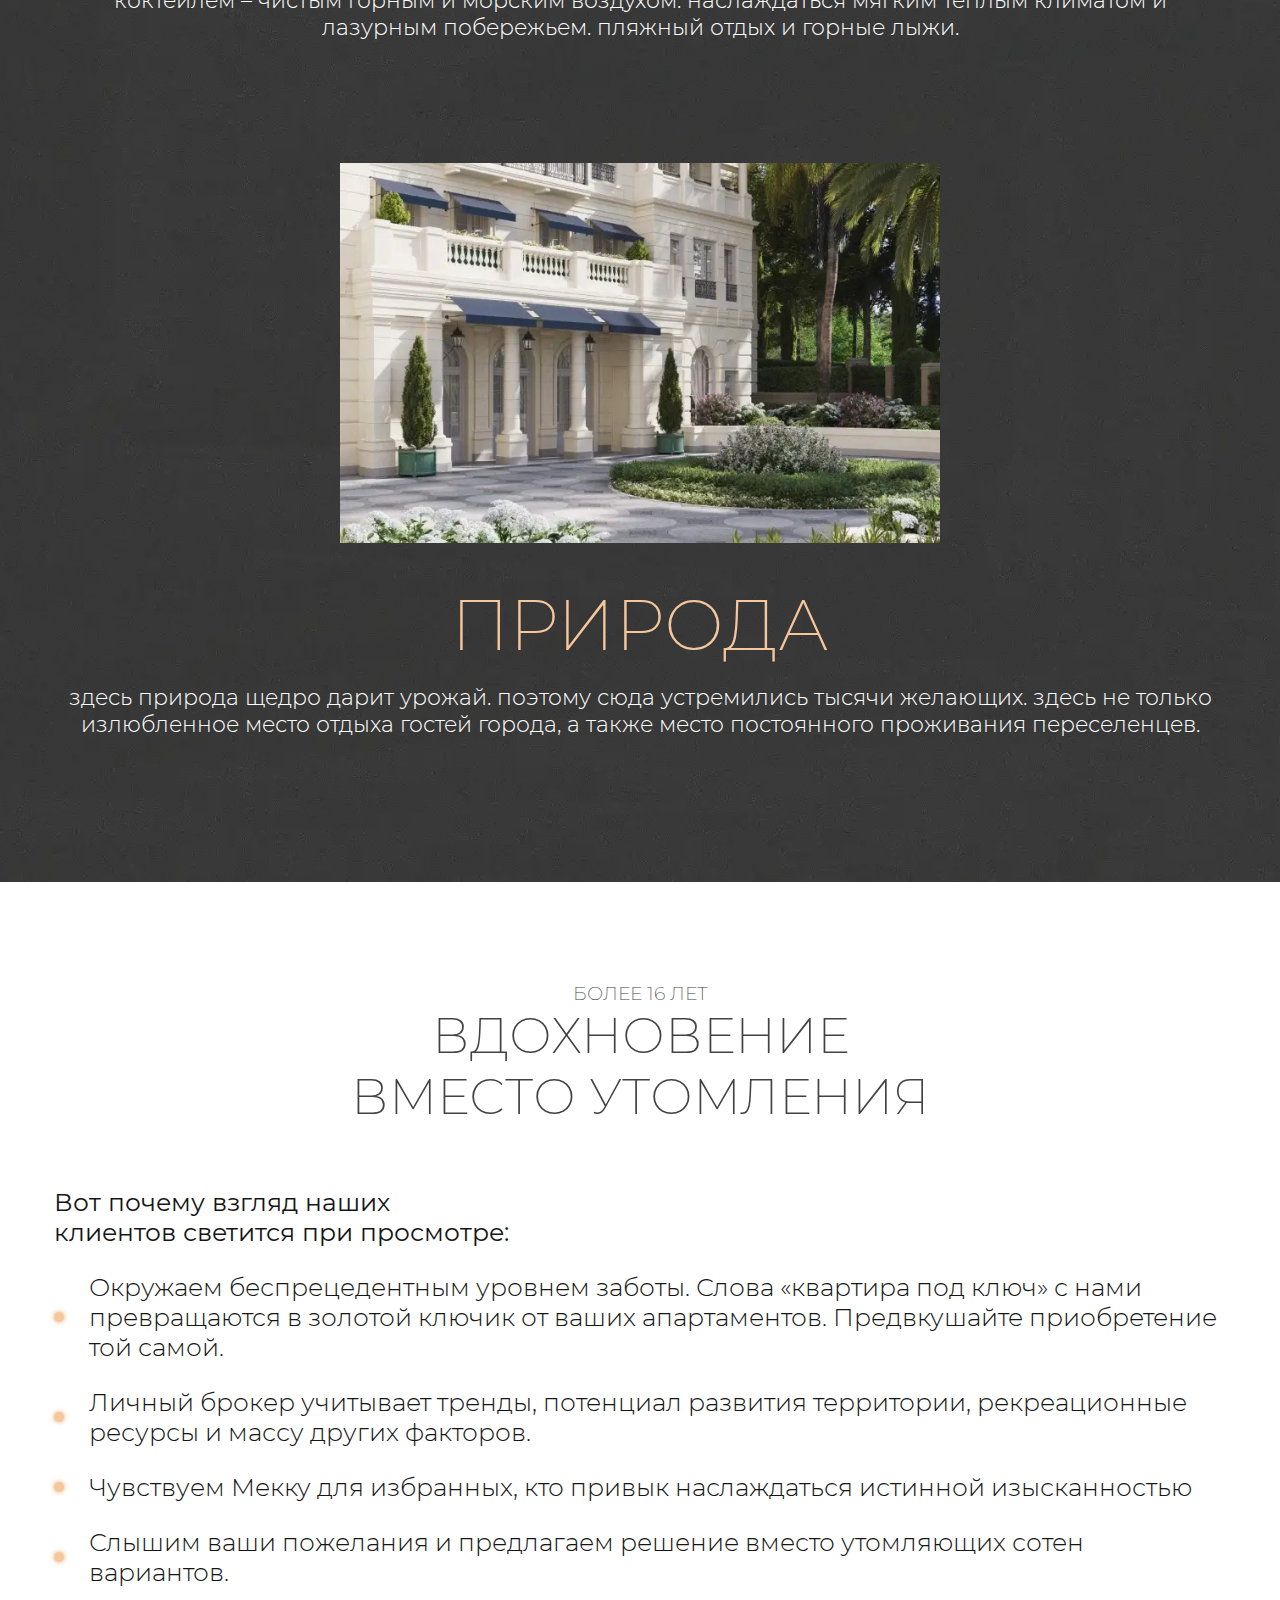
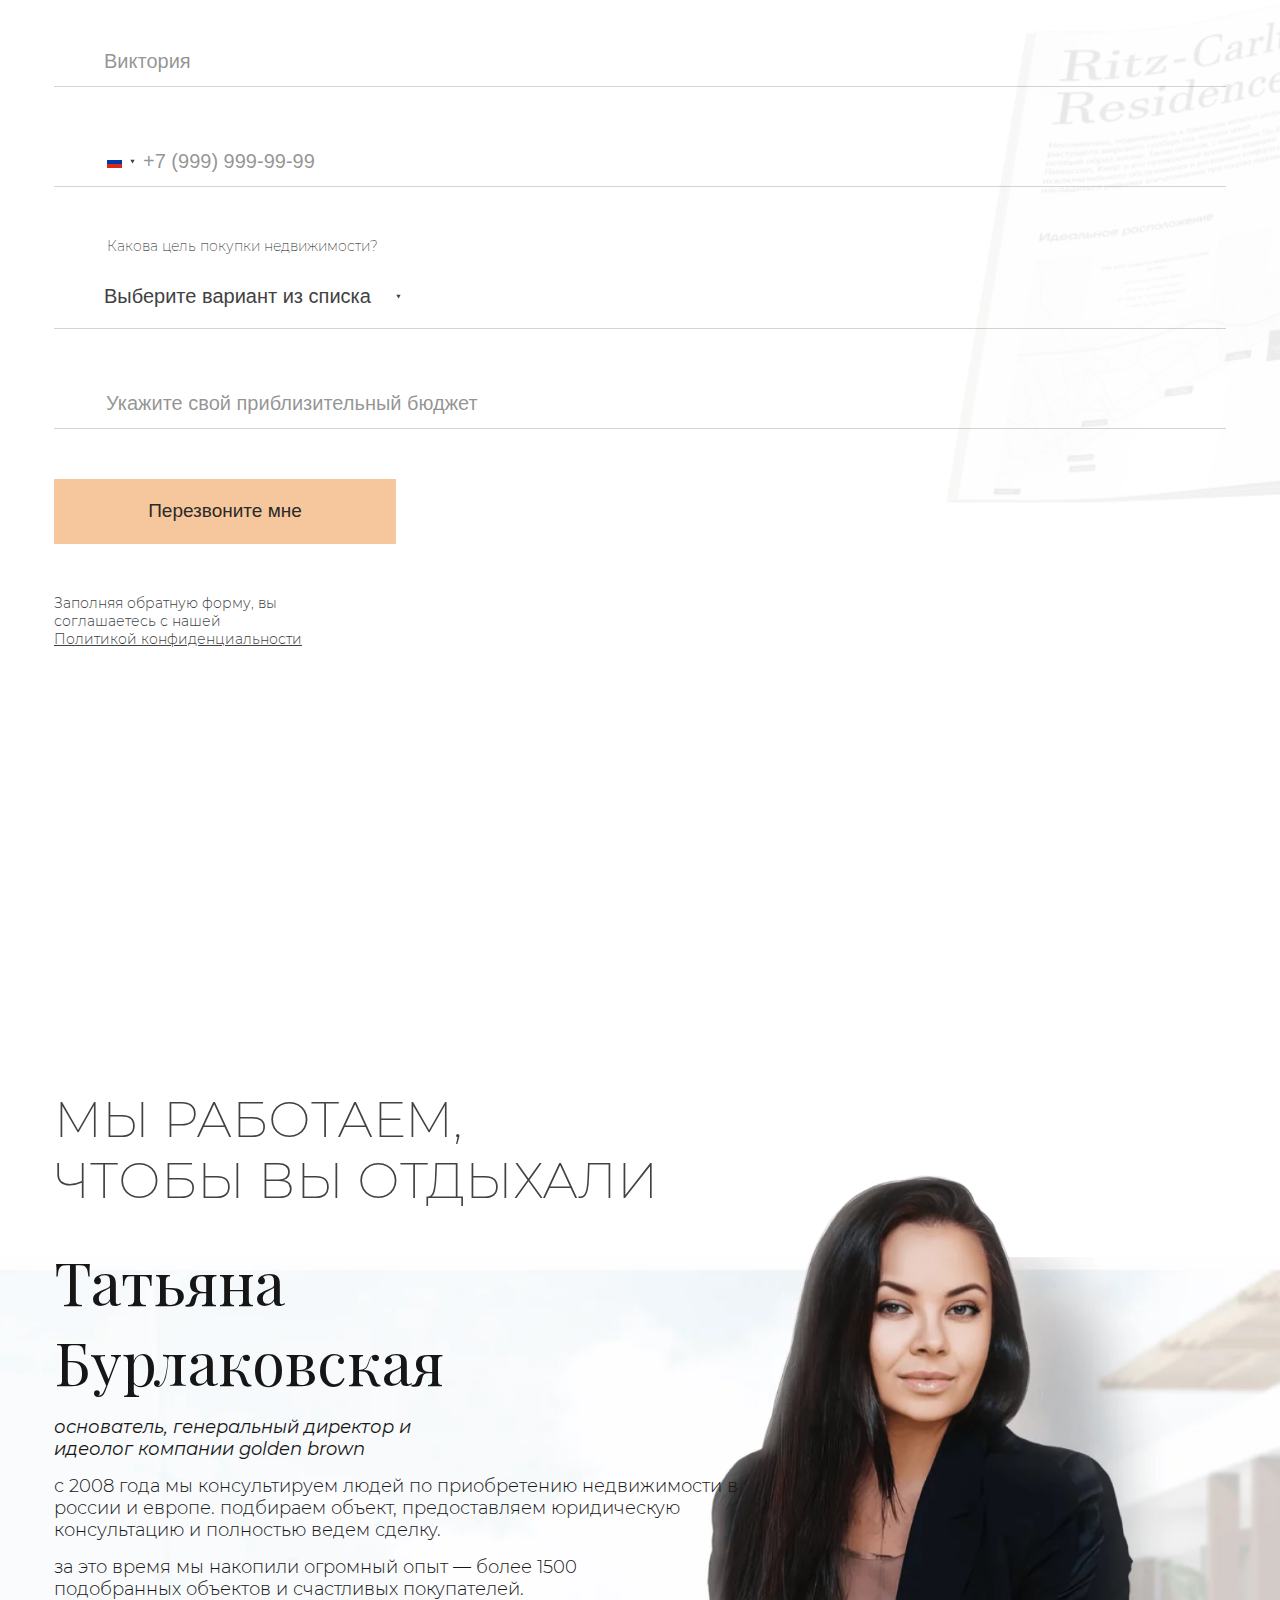
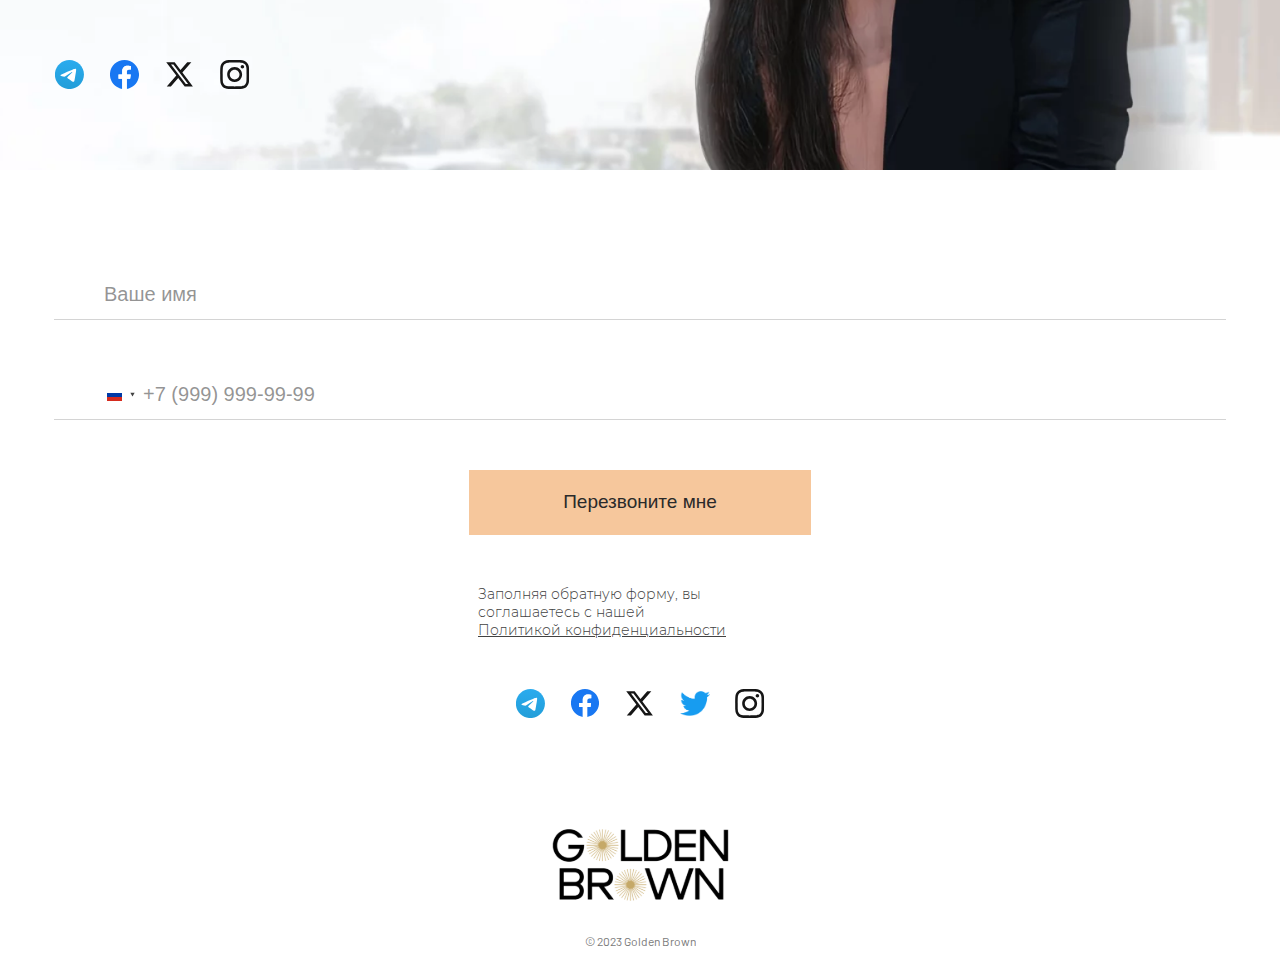
==== commit d583f4a9: "twitter logo add" ====
--- a/index.html
+++ b/index.html
@@ -1059,9 +1059,12 @@
                             <a href="#">
                                 <img src="./images/facebook.svg" alt="">
                             </a>
-                            <!-- <a href="#">
+                            <a href="#">
                                 <img src="./images/twitter.svg" alt="">
-                            </a> -->
+                            </a>
+                            <a href="#">
+                                <img src="./images/twitter_logo.png" alt="">
+                            </a>
                             <a href="#">
                                 <img src="./images/instagram.svg" alt="">
                             </a>
--- a/css/style.css
+++ b/css/style.css
@@ -1452,6 +1452,9 @@
   display: flex;
   align-items: center;
   gap: 25px;
+}
+footer .footer_top .right_block .links a img {
+  width: 30px;
 }
 footer .footer_bottom {
   display: flex;
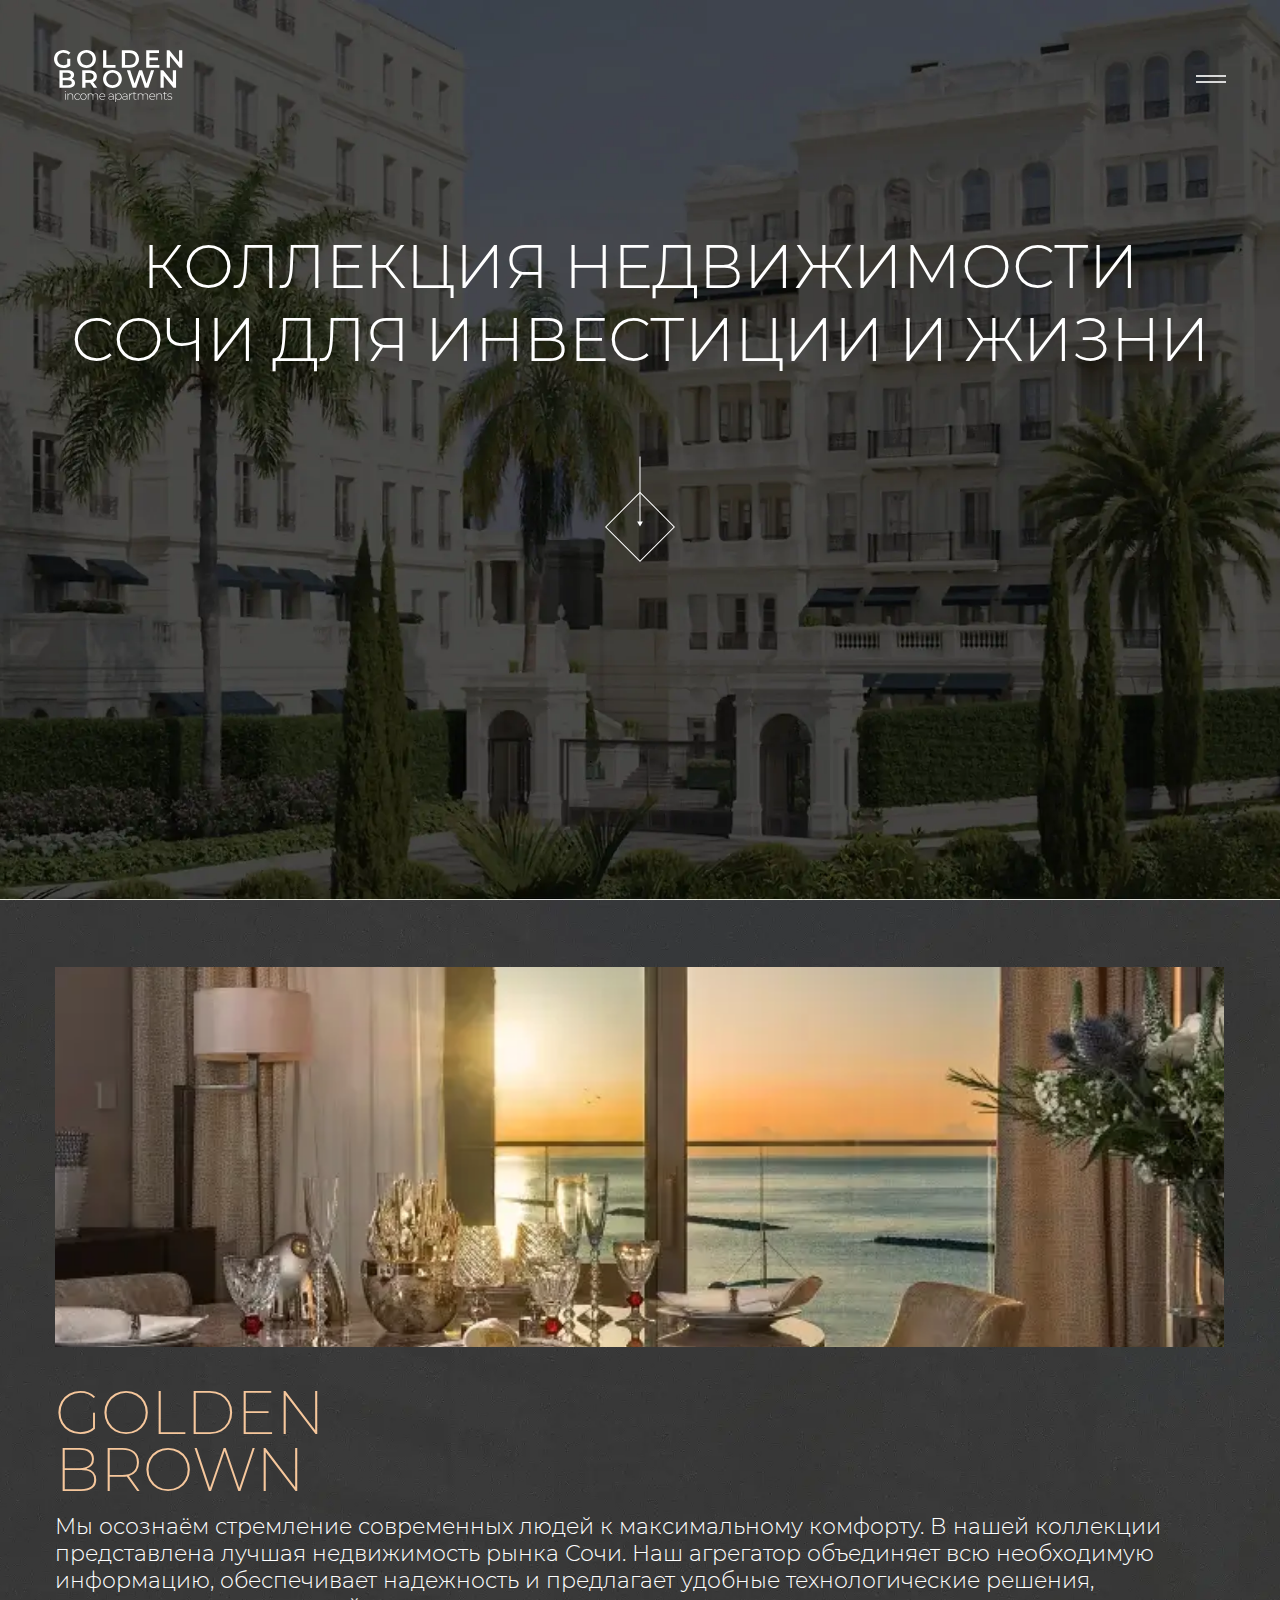
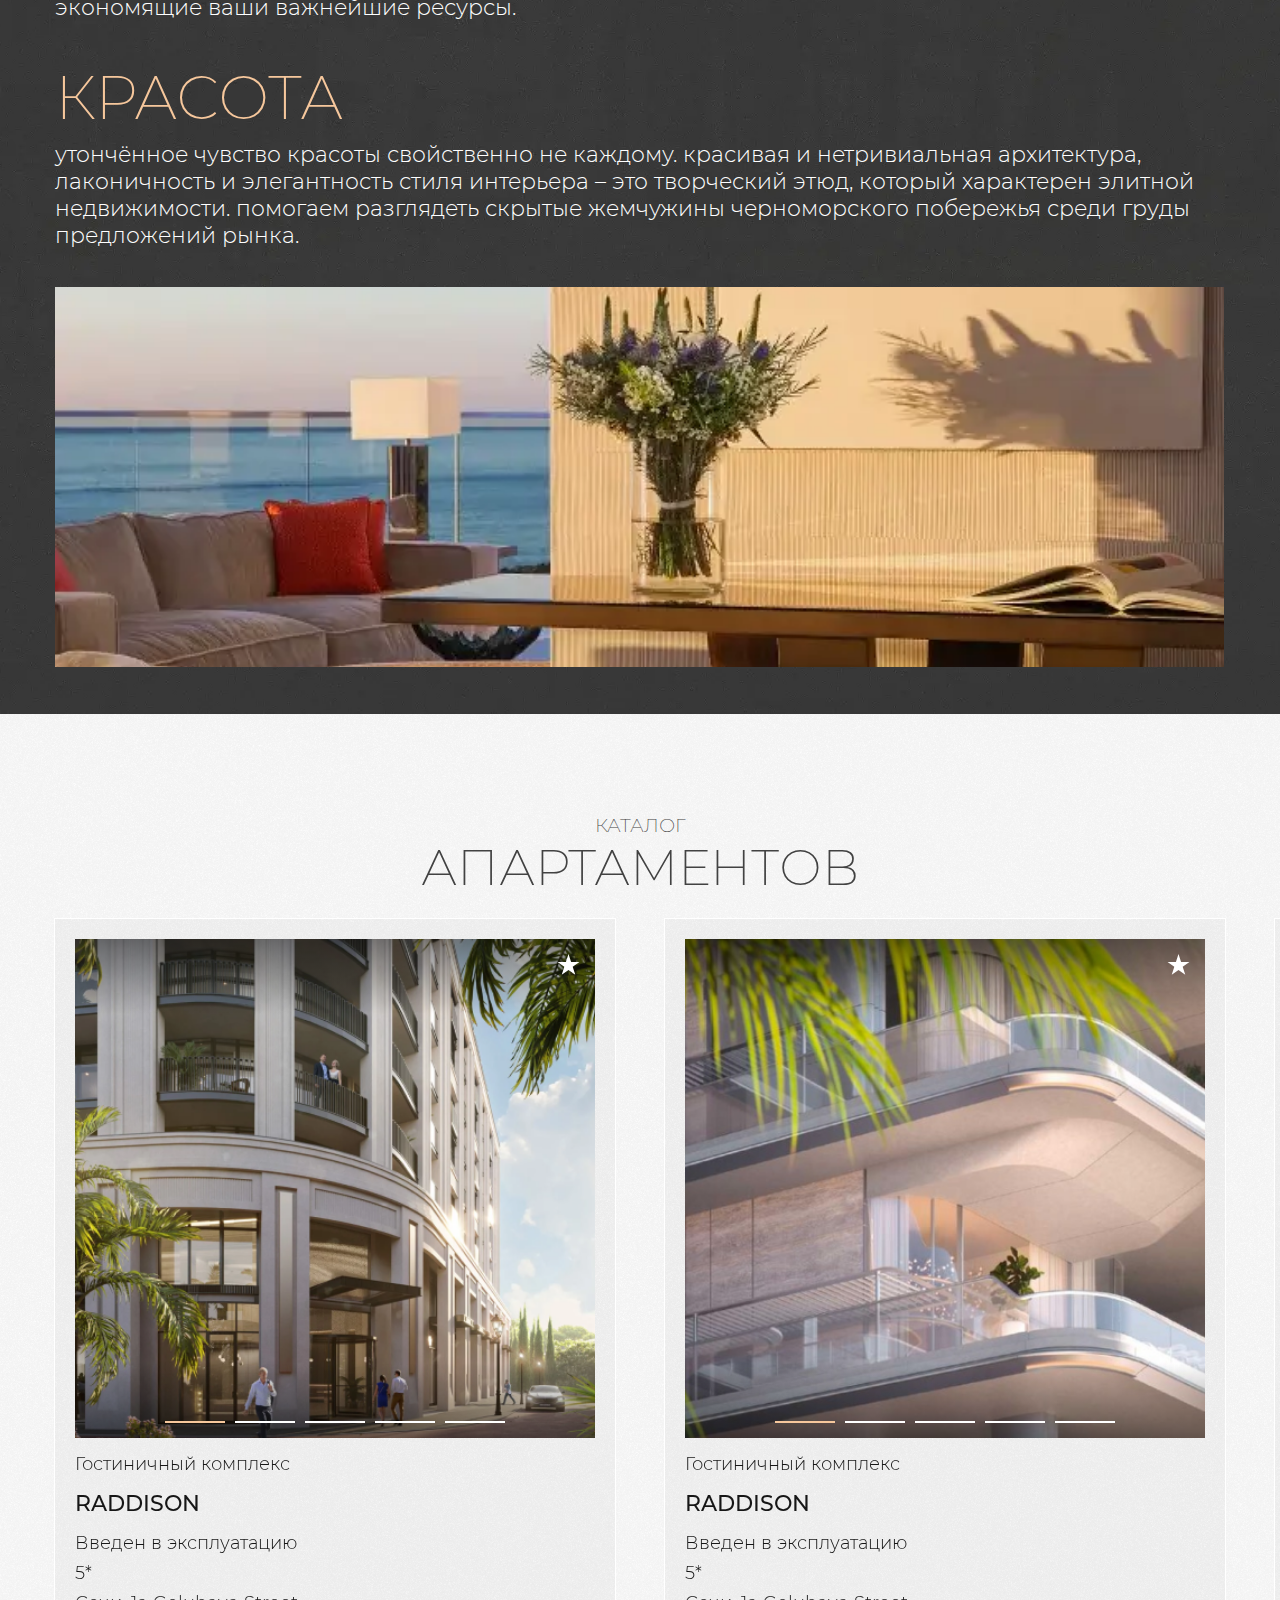
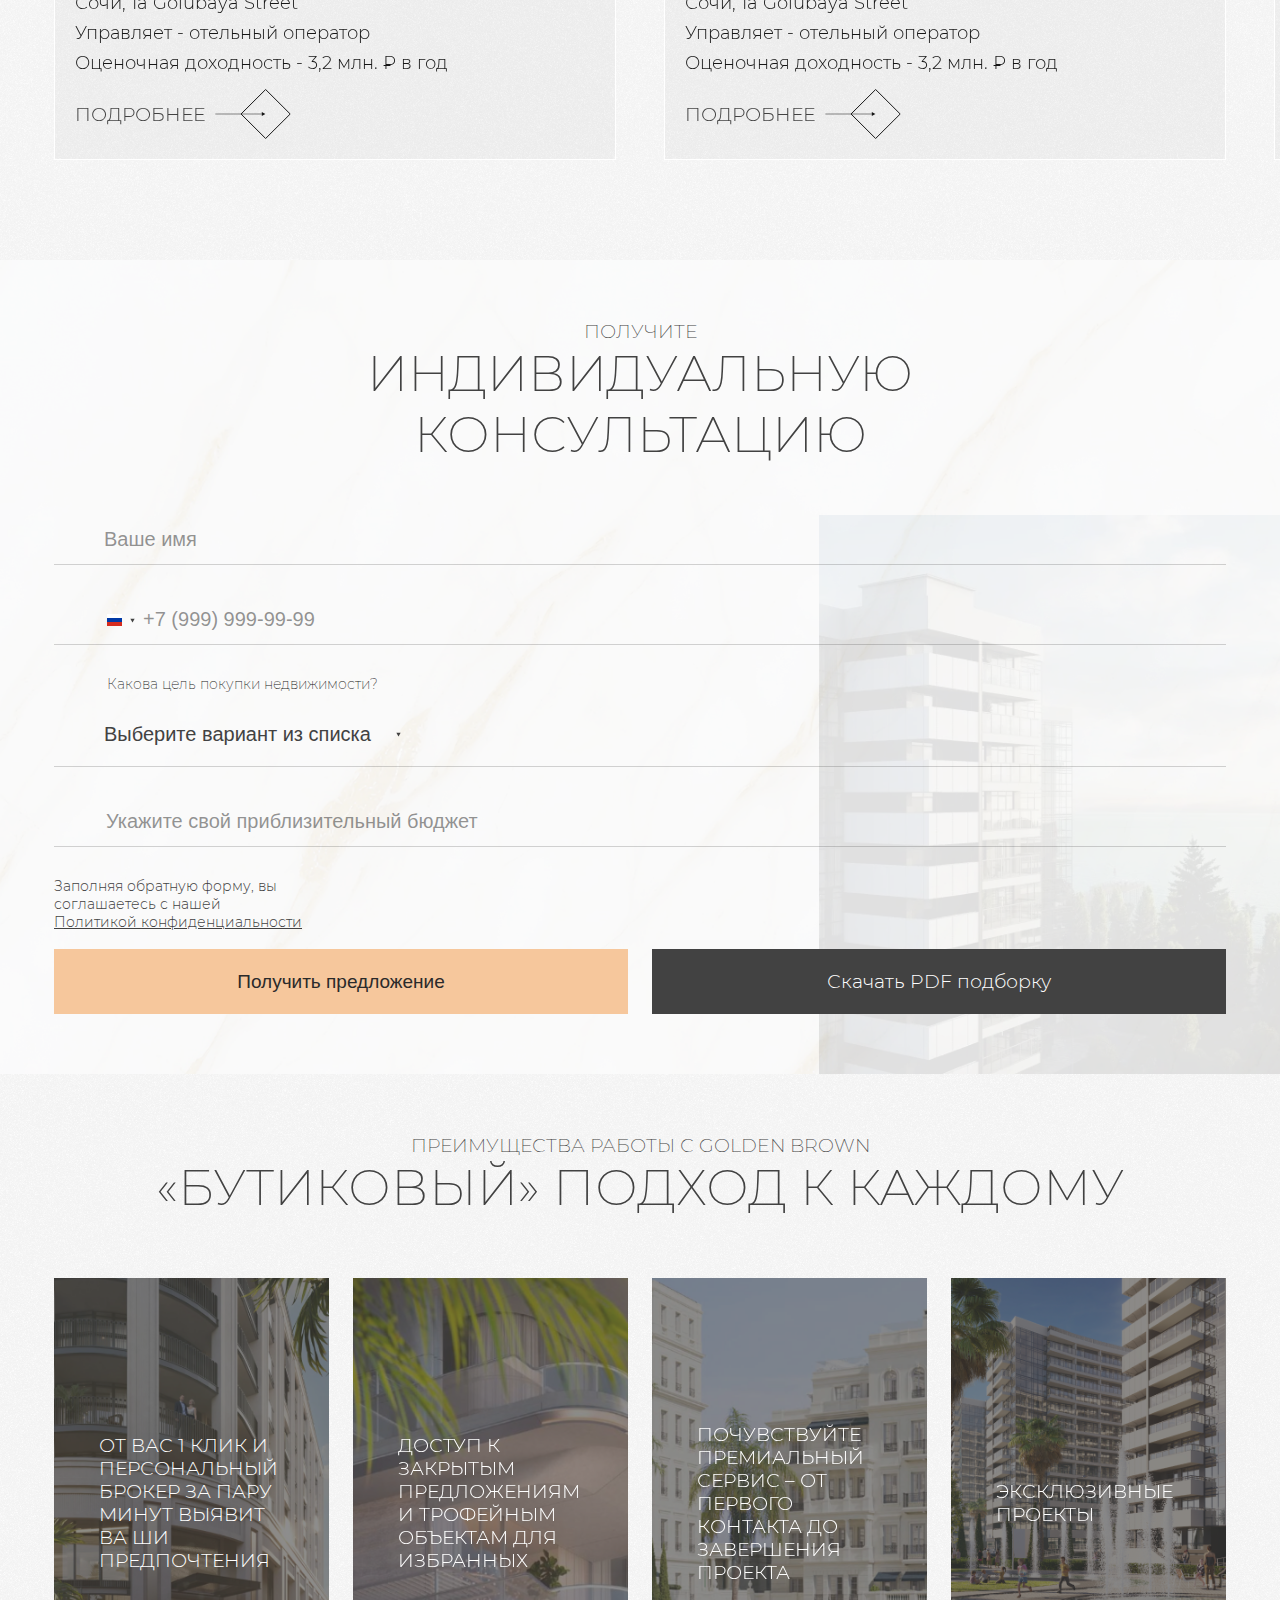
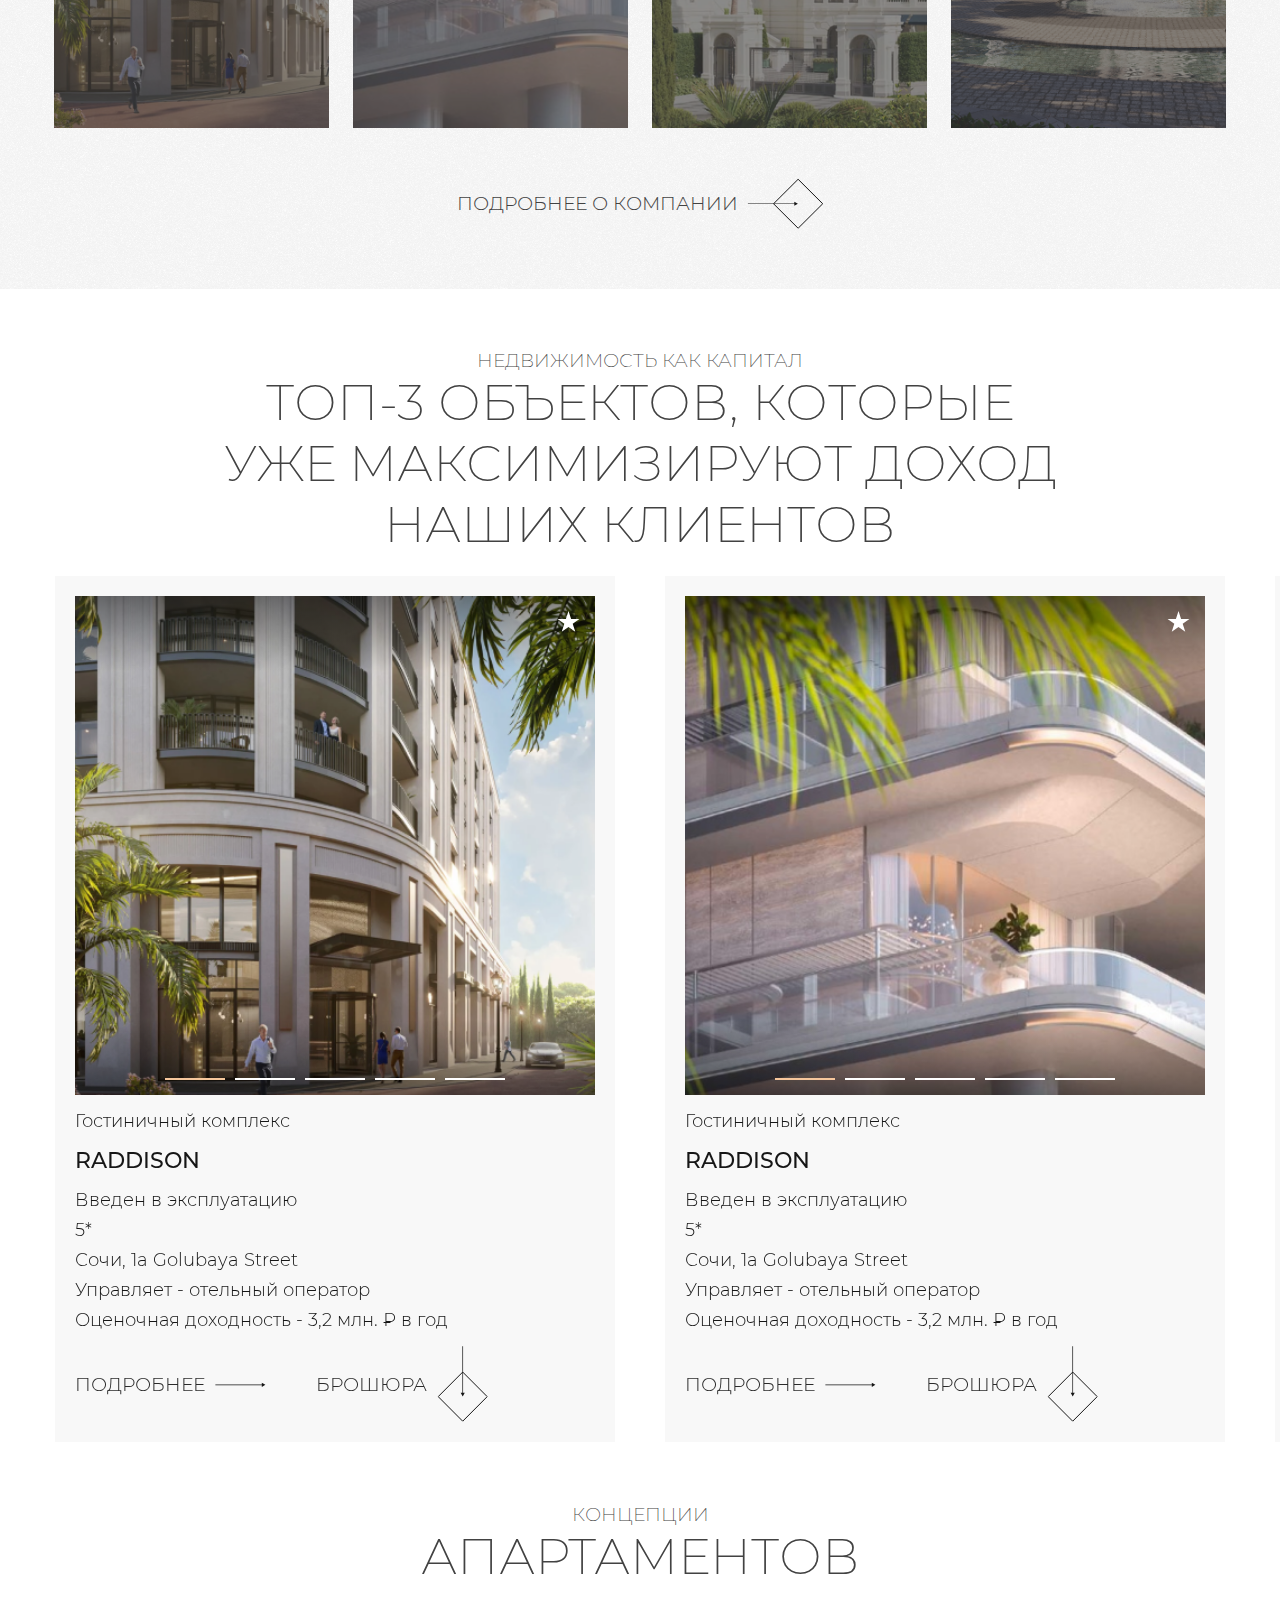
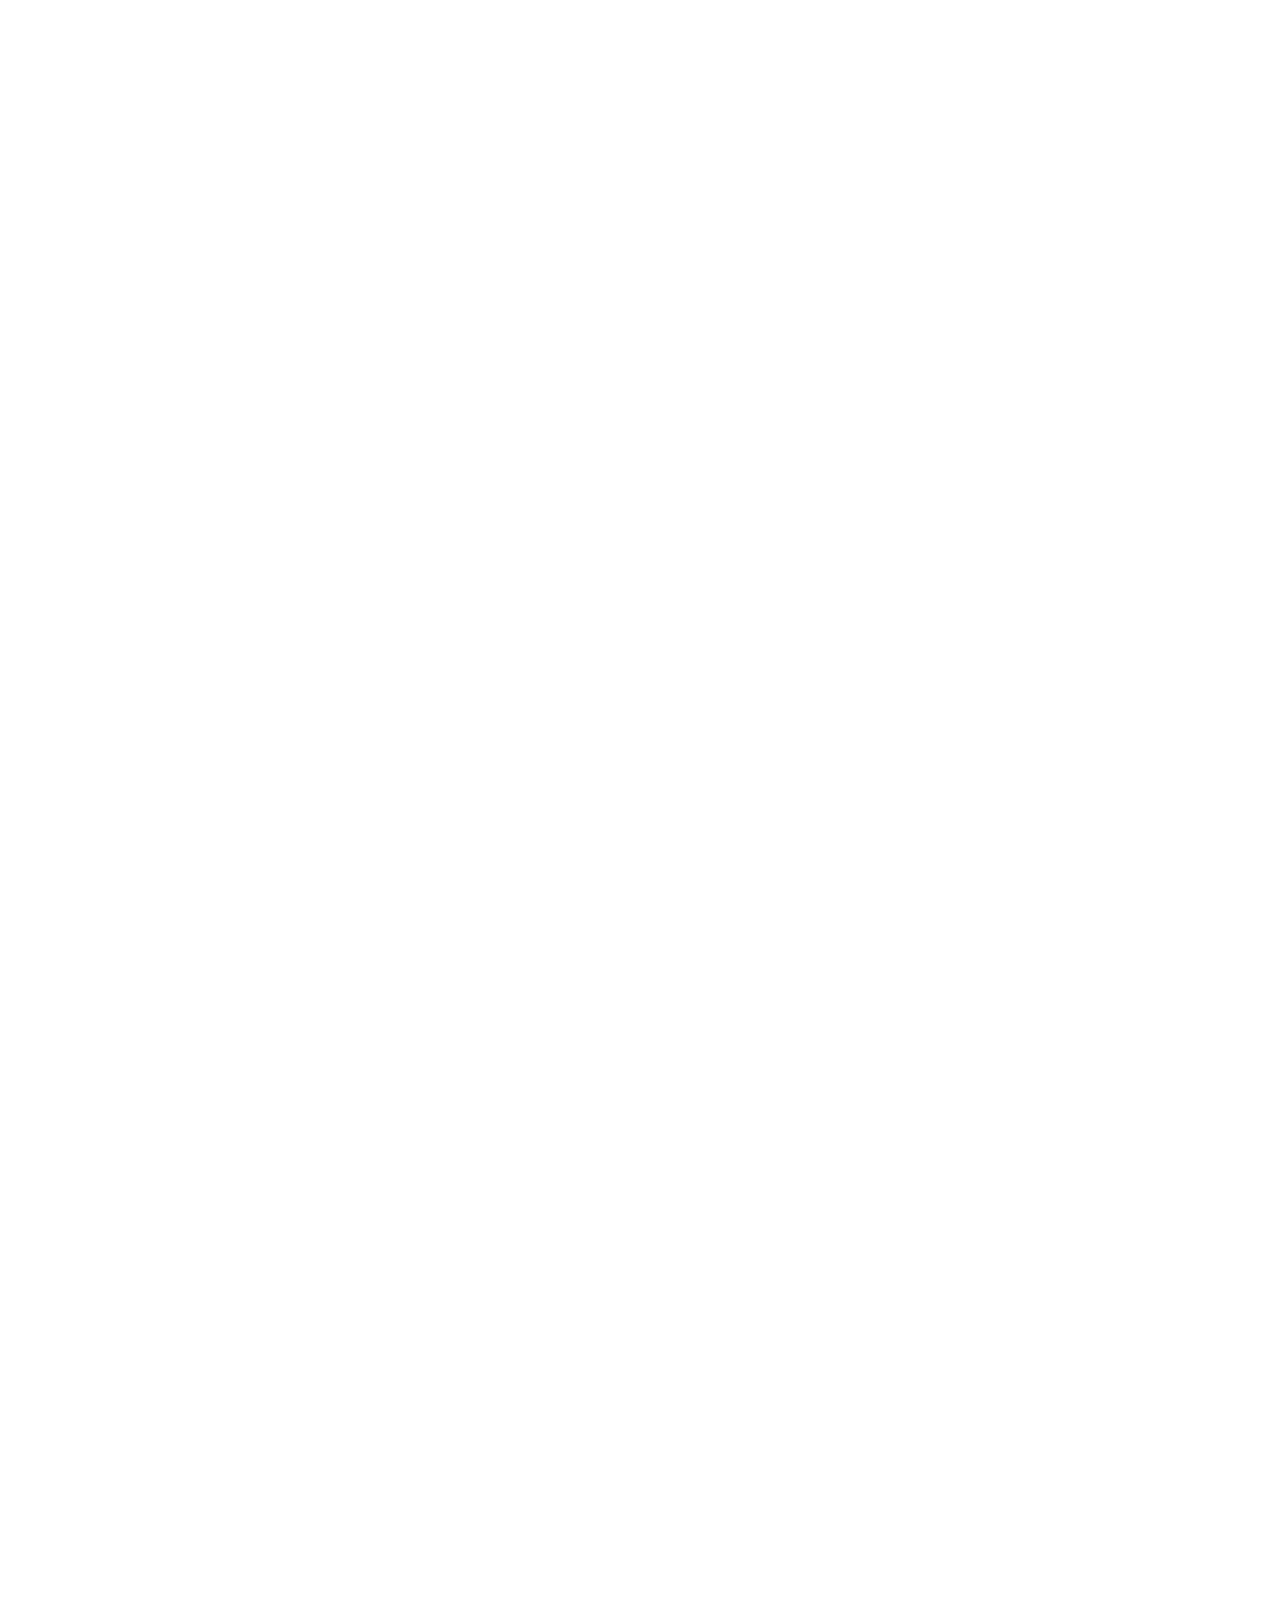
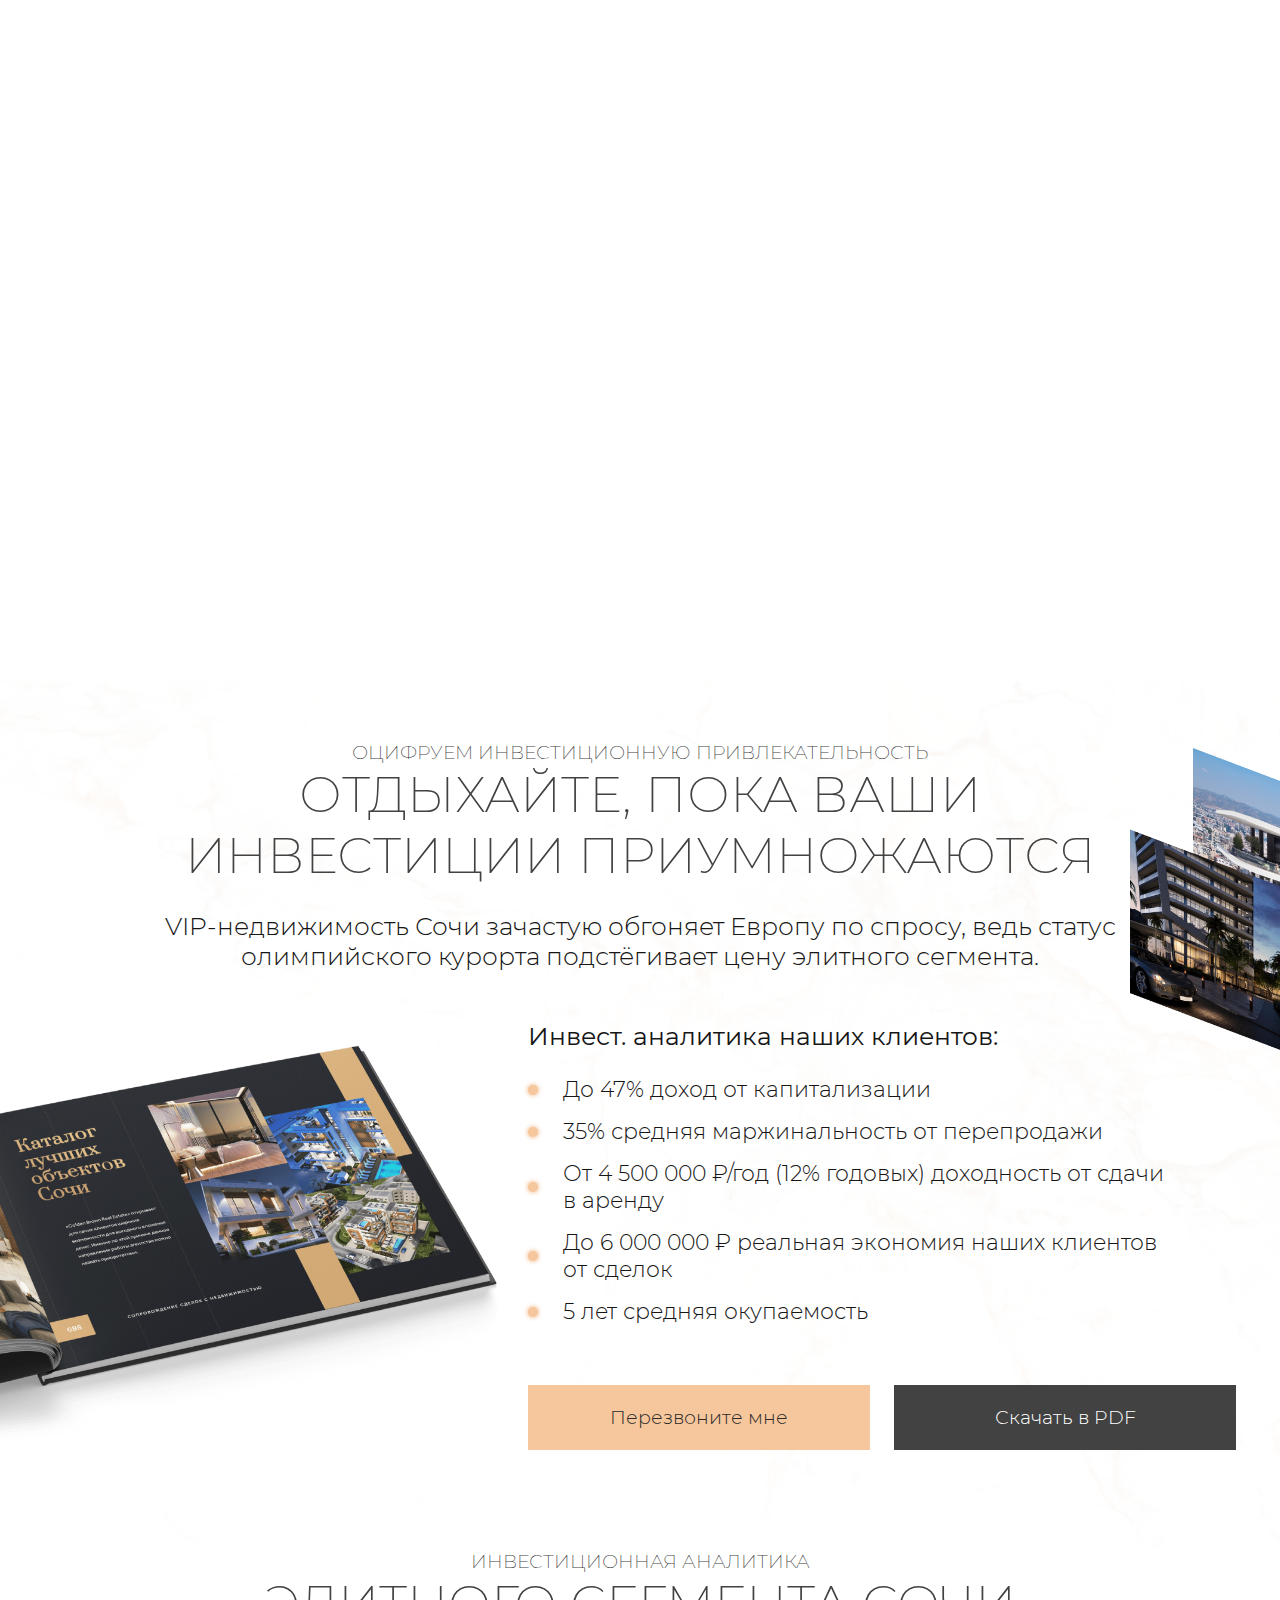
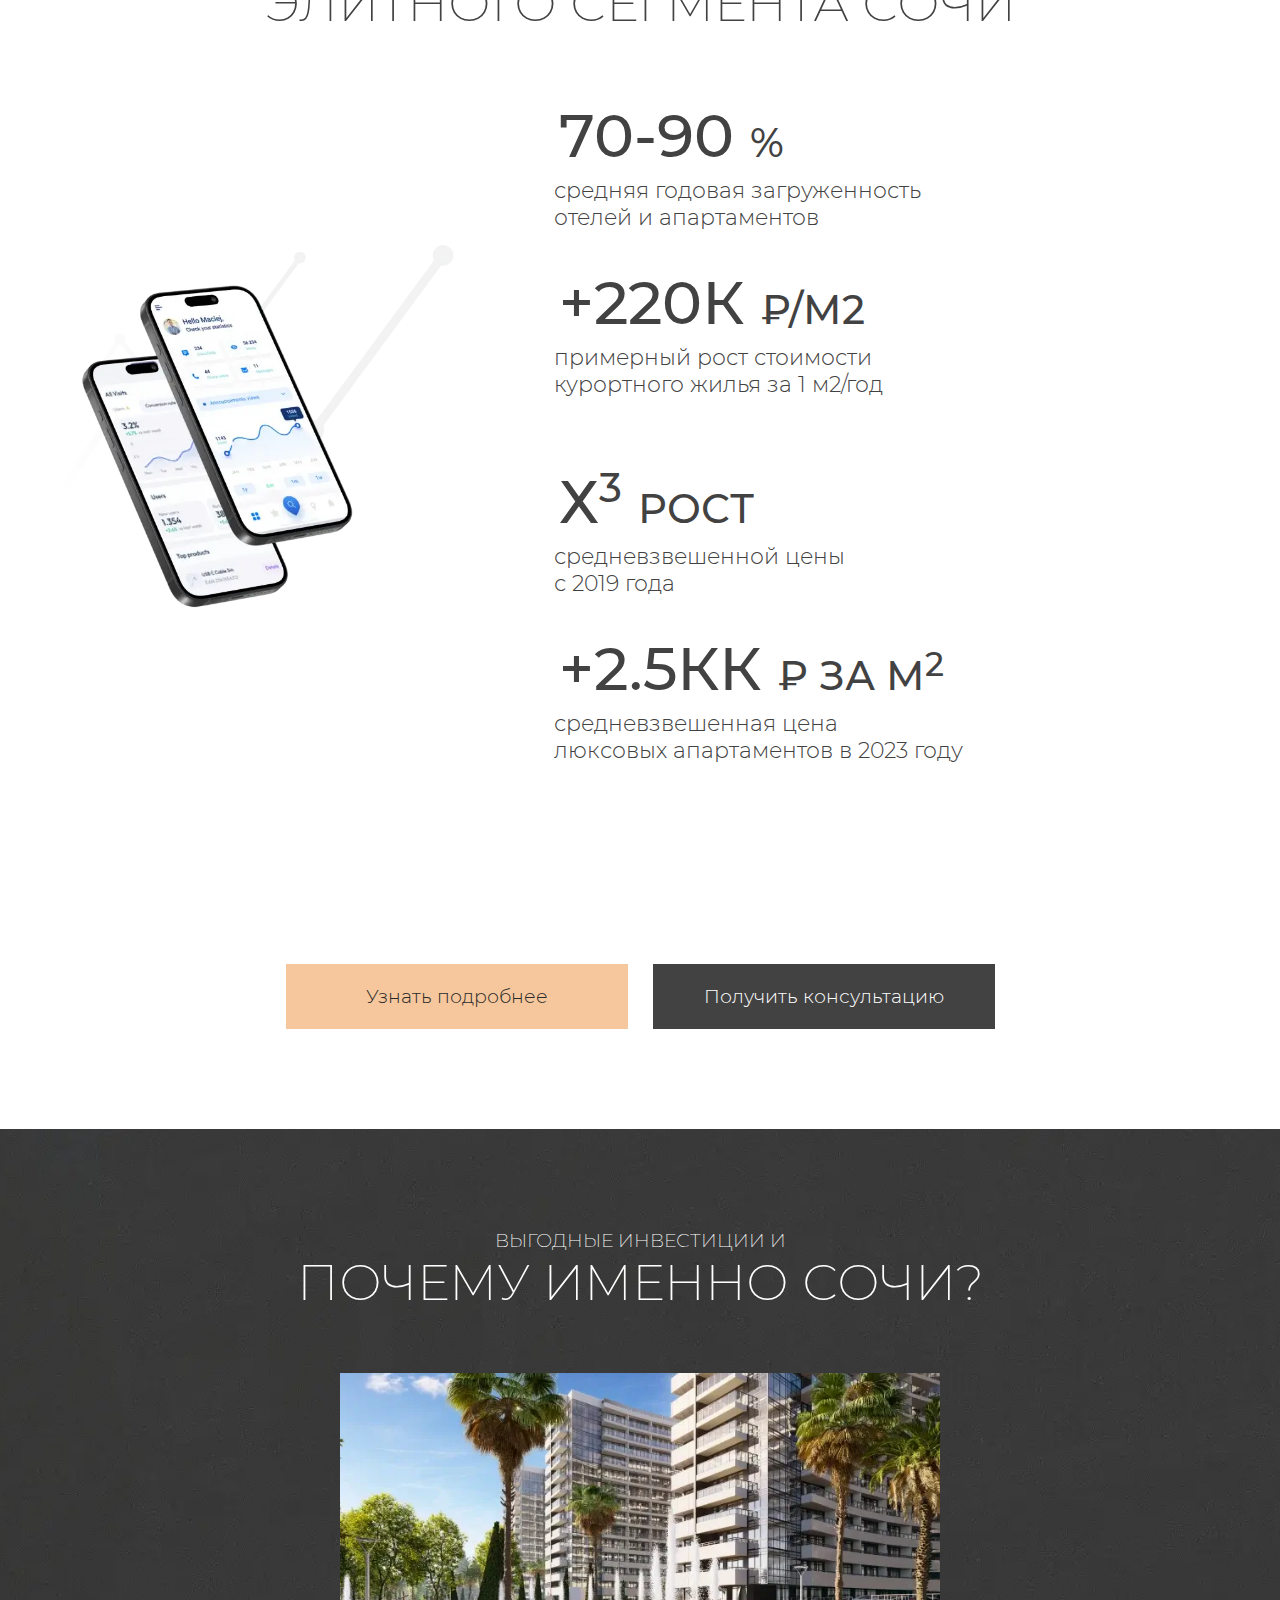
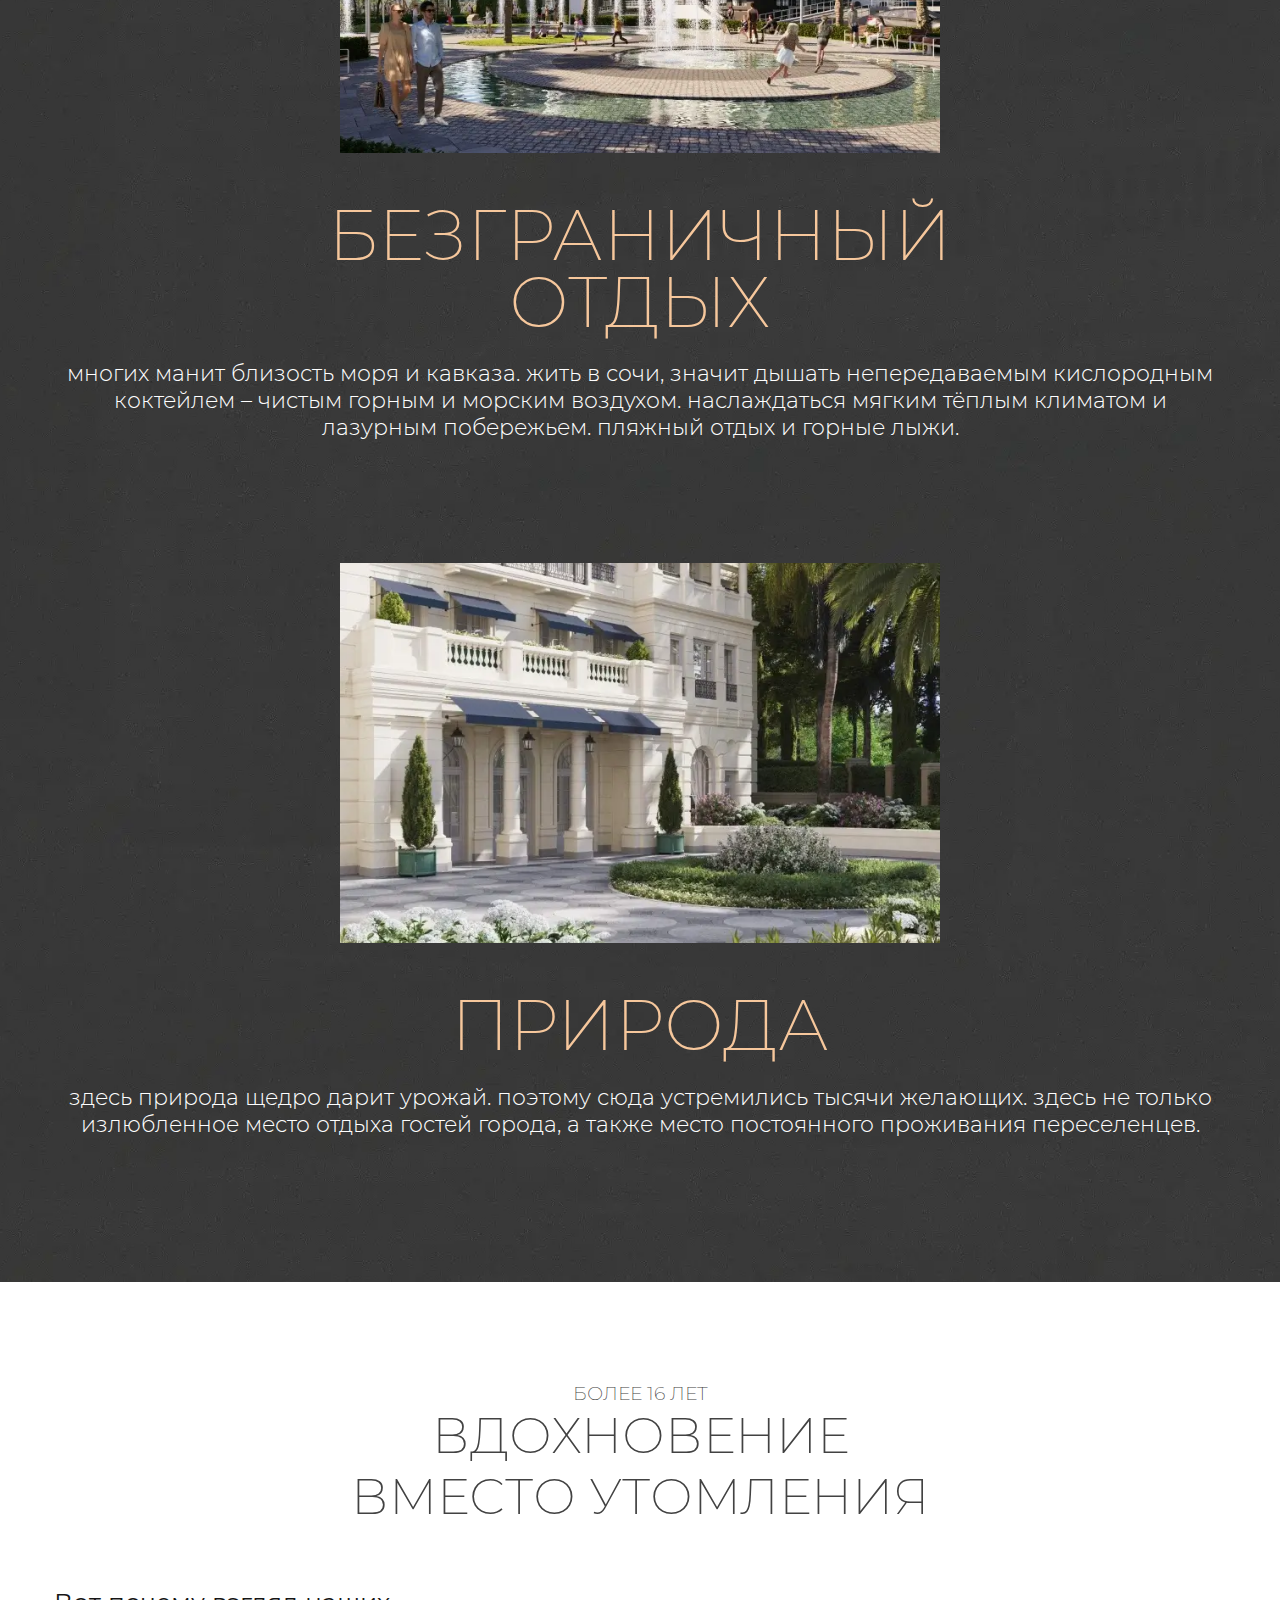
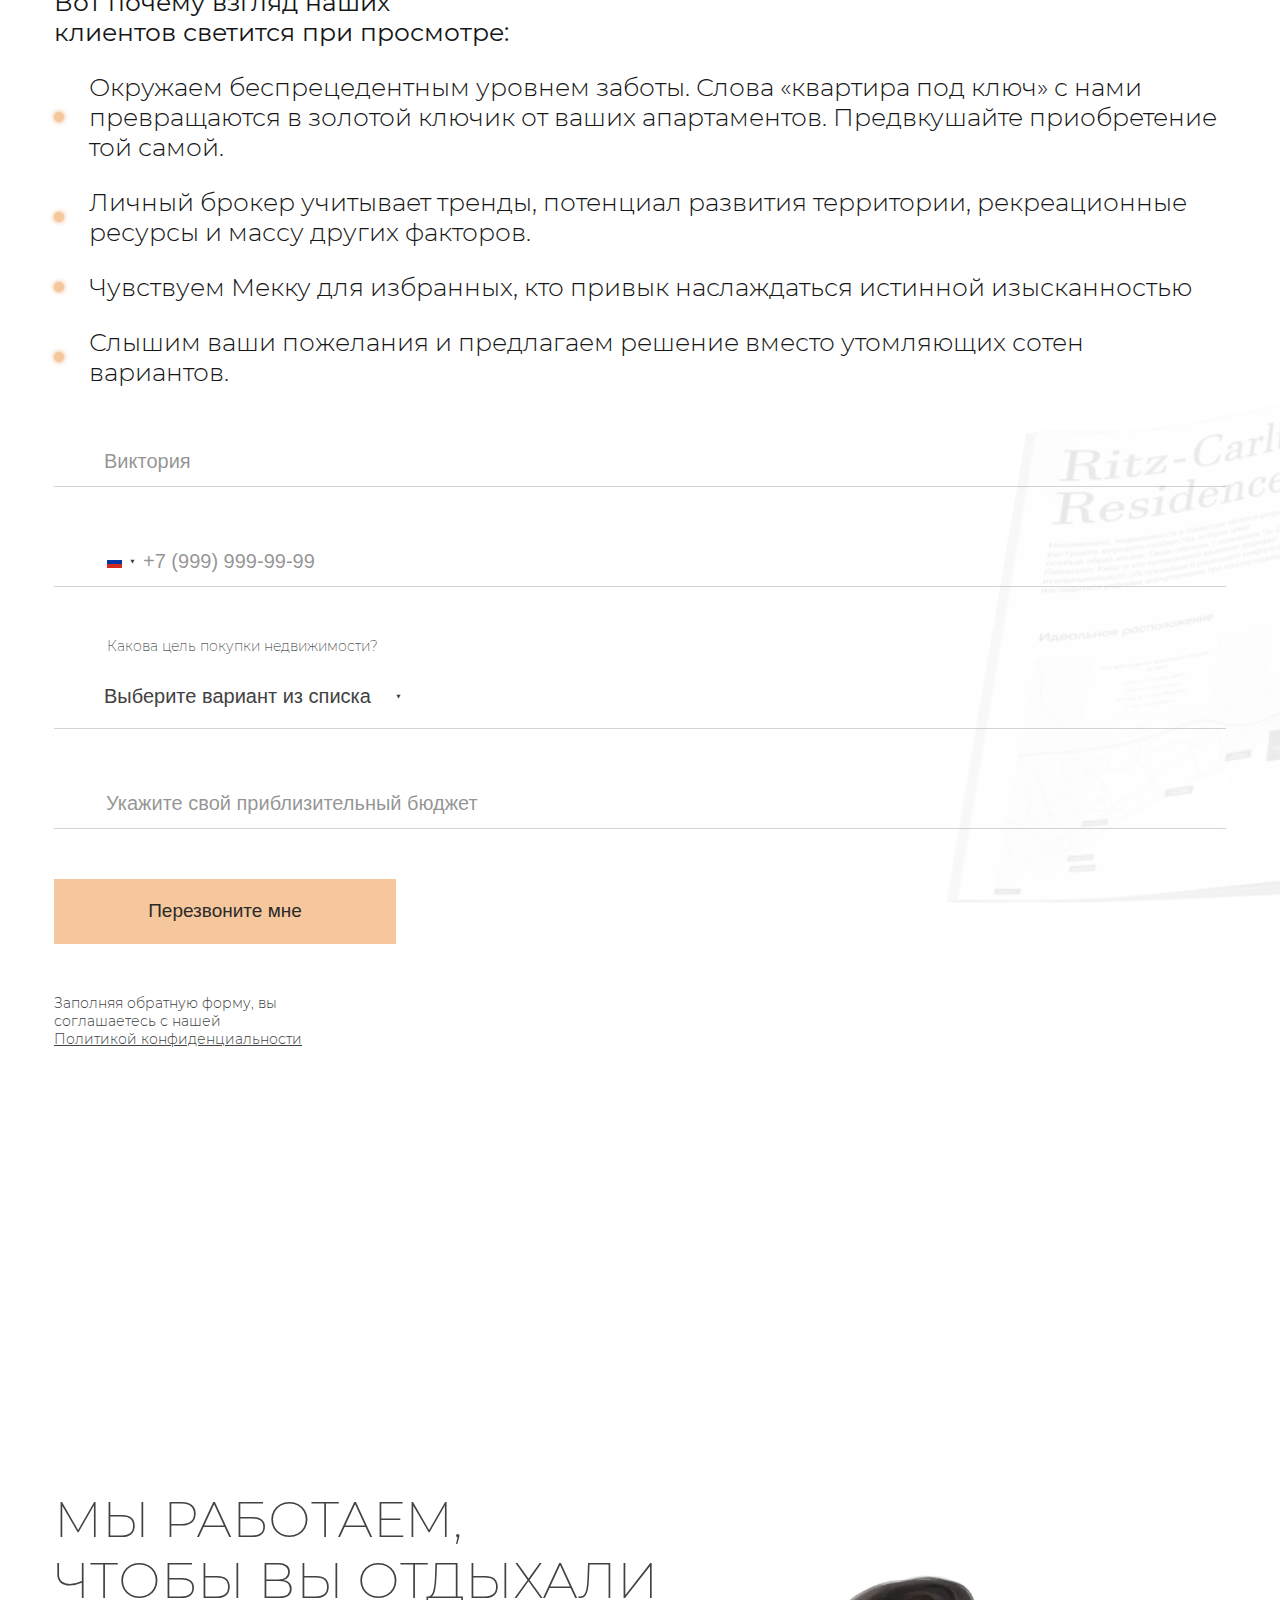
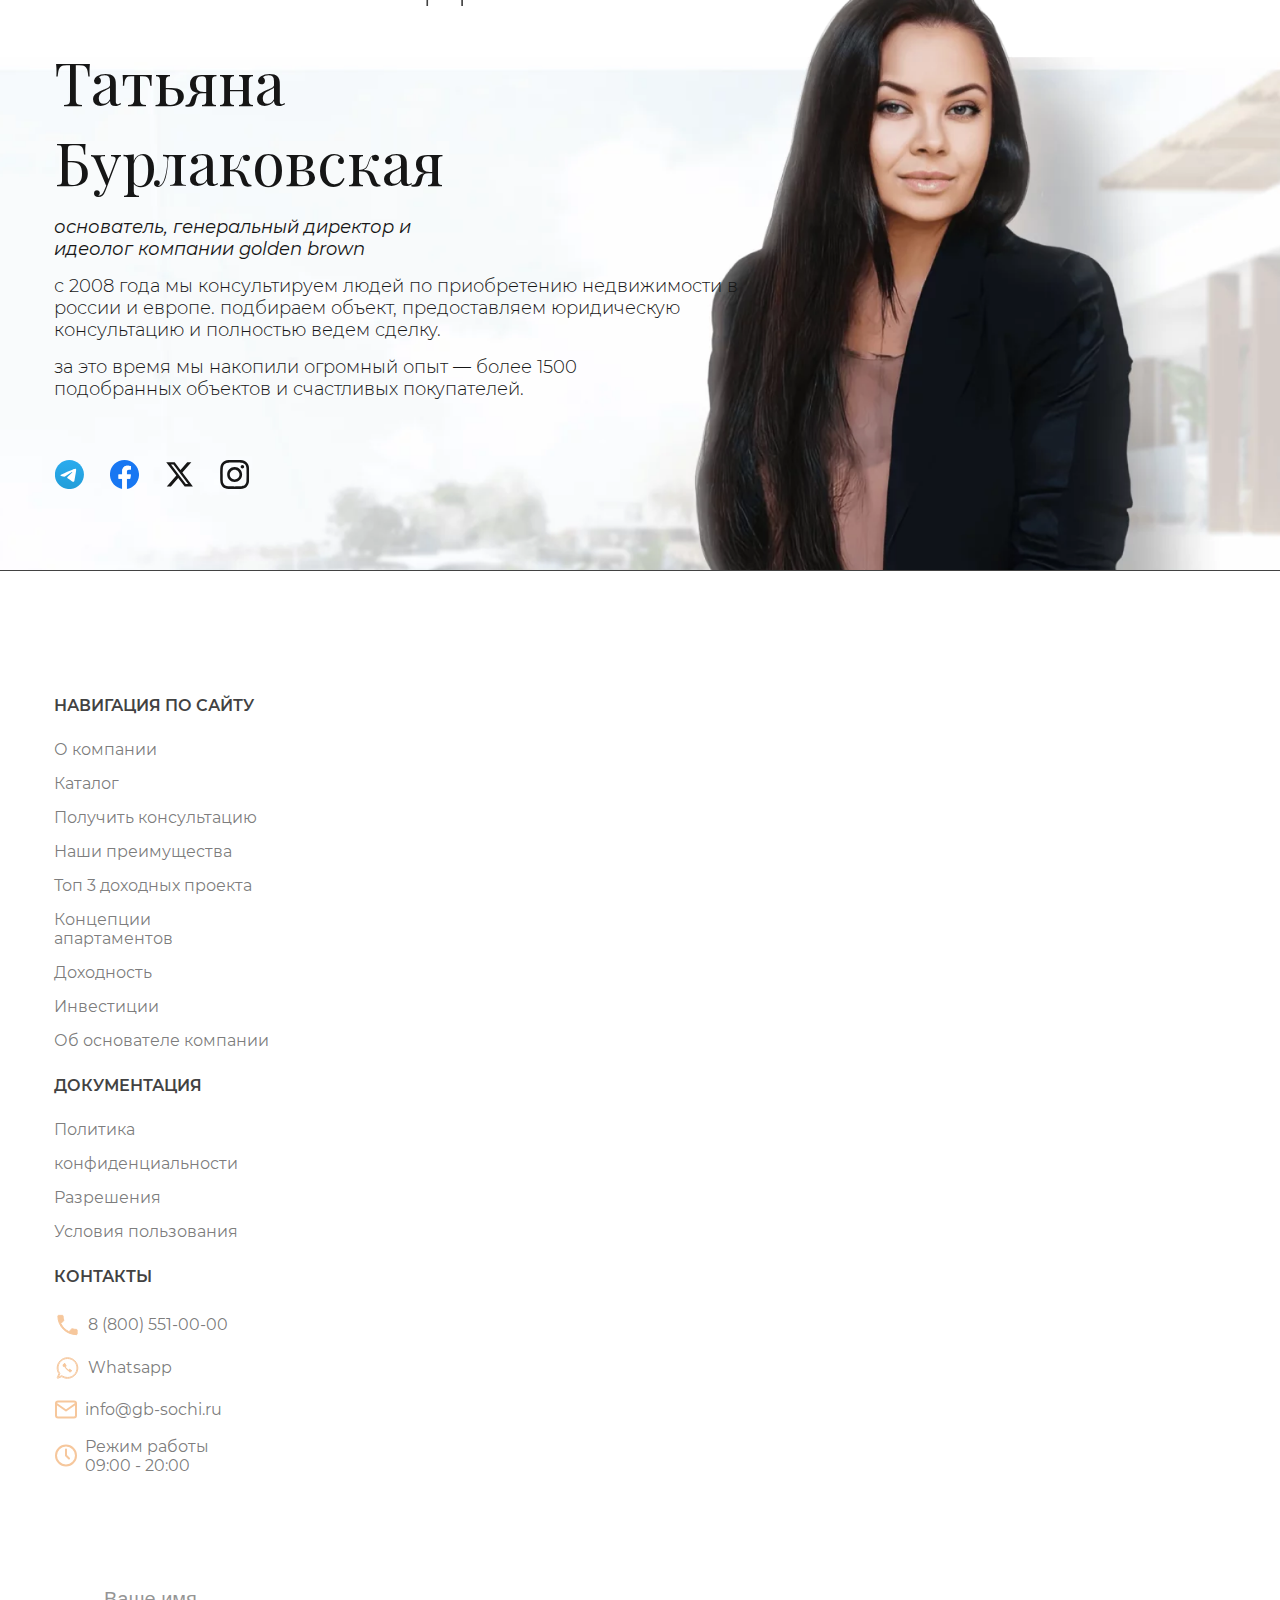
==== commit 7320b66b: "investments page finished" ====
--- a/index.html
+++ b/index.html
@@ -1,1095 +1,1095 @@
-<!DOCTYPE html>
-<html lang="en">
-<head>
-    <meta charset="UTF-8">
-    <meta name="viewport" content="width=device-width, initial-scale=1.0">
-    <title>GOLDEN BROWN</title>
-
-    <!-- Fonts -->
-    <link rel="stylesheet" href="./fonts/Montserrat/stylesheet.css">
-    <link rel="stylesheet" href="./fonts/MontserratAlternates/stylesheet.css">
-    <link rel="stylesheet" href="./fonts/PlayfairDisplay/stylesheet.css">
-    <link rel="stylesheet" href="./fonts/font/stylesheet.css">
-    <!-- aos -->
-    <link href="https://unpkg.com/aos@2.3.1/dist/aos.css" rel="stylesheet">
-    <!-- aos -->
-    <!-- Swiper css -->
-    <link rel="stylesheet" href="https://cdn.jsdelivr.net/npm/swiper@11/swiper-bundle.min.css" />
-    <!-- css file -->
-    <link rel="stylesheet" href="./css/style.css">
-</head>
-<body>
-    
-    <div class="wrapper">
-
-        <!-- Header -->
-        <header>
-            <div class="main_container">
-                <a href="/" class="logo">
-                    <img src="./images/header_logo.svg" alt="">
-                </a>
-                <ul class="navs">
-                    <li>
-                        <a href="#" class="navs__link">О проекте</a>
-                    </li>
-                    <li>
-                        <a href="#" class="navs__link">каталог</a>
-                    </li>
-                    <li>
-                        <a href="#" class="navs__link">о нас</a>
-                    </li>
-                    <li>
-                        <a href="#" class="navs__link">инвестиции</a>
-                    </li>
-                    <li>
-                        <a href="#" class="navs__link">купить</a>
-                    </li>
-                    <li>
-                        <a href="#" class="navs__link">продать</a>
-                    </li>
-                    <li>
-                        <a href="#" class="navs__link">Контакты</a>
-                    </li>
-                    <li>
-                        <a href="#" class="navs__link">8 (800) 551-00-00</a>
-                    </li>
-                </ul>
-                <div class="lang_and_bars">
-                    <!-- <div class="lang">
-                        <button class="lang_selected">
-                            <span>RU</span>
-                            <svg width="3" height="3" viewBox="0 0 3 3" fill="none" xmlns="http://www.w3.org/2000/svg">
-                                <path d="M1.5 2.5L0.200962 0.25L2.79904 0.25L1.5 2.5Z" fill="white"/>
-                            </svg>                                
-                        </button>
-                        <ul class="lang_list">
-                            <li class="active">ru</li>
-                            <li>en</li>
-                            <li>de</li>
-                        </ul>
-                    </div> -->
-                    <button class="bars">
-                        <span></span>
-                        <span></span>
-                    </button>
-                </div>
-            </div>
-            <div class="header_menu">
-                <div class="header_menu_content">
-                    <div class="left_block">
-                        <div class="title">НАВИГАЦИЯ ПО САЙТУ</div>
-                        <ul>
-                            <li>
-                                <a href="#" class="header_menu_link">О компании</a>
-                            </li>
-                            <li>
-                                <a href="#" class="header_menu_link">Каталог</a>
-                            </li>
-                            <li>
-                                <a href="#" class="header_menu_link">Получить консультацию</a>
-                            </li>
-                            <li>
-                                <a href="#" class="header_menu_link">Наши преимущества</a>
-                            </li>
-                            <li>
-                                <a href="#" class="header_menu_link">Топ 3 доходных проекта</a>
-                            </li>
-                            <li>
-                                <a href="#" class="header_menu_link">Концепции апартаментов</a>
-                            </li>
-                            <li>
-                                <a href="#" class="header_menu_link">Доходность</a>
-                            </li>
-                            <li>
-                                <a href="#" class="header_menu_link">Инвестиции</a>
-                            </li>
-                            <li>
-                                <a href="#" class="header_menu_link">Об основателе компании</a>
-                            </li>
-                        </ul>
-                        <a href="/" class="header_menu_logo">
-                            <img src="./images/header_logo.svg" alt="">
-                        </a>
-                    </div>
-                    <div class="right_block">
-                        <div class="title">ДОКУМЕНТАЦИЯ</div>
-                        <ul>
-                            <li>
-                                <a href="#" class="header_menu_link">Политика</a>
-                            </li>
-                            <li>
-                                <a href="#" class="header_menu_link">конфиденциальности</a>
-                            </li>
-                            <li>
-                                <a href="#" class="header_menu_link">Разрешения</a>
-                            </li>
-                            <li>
-                                <a href="#" class="header_menu_link">Условия пользования</a>
-                            </li>
-                        </ul>
-
-                        <div class="title">КОНТАКТЫ</div>
-                        <ul>
-                            <li>
-                                <a href="#" class="header_menu_link">8 (800) 551-00-00</a>
-                            </li>
-                            <li>
-                                <a href="#" class="header_menu_link">Whatsapp</a>
-                            </li>
-                            <li>
-                                <a href="#" class="header_menu_link">info@gb-sochi.ru</a>
-                            </li>
-                            <li>
-                                <a href="#" class="header_menu_link">Режим работы <br> 09:00 - 20:00</a>
-                            </li>
-                        </ul>
-                    </div>
-                </div>
-            </div>
-        </header>
-        <!-- Header end -->
-
-        <!-- Home -->
-        <section class="home">
-            <div class="main_container">
-                <!-- <p class="description">Luxe, De luxe, Premium и Business – раскрываем скрытые жемчужины курортного побережья</p> -->
-                <!-- <p class="description">
-                    Коллекция недвижимости Сочи для Инвестиции и Жизни
-                </p> -->
-                <!-- <h1>Элитная недвижимость <br> Сочи для инвестиций <br> и жизни</h1> -->
-                <h1>
-                    КОЛЛЕКЦИЯ НЕДВИЖИМОСТИ СОЧИ ДЛЯ ИНВЕСТИЦИИ И ЖИЗНИ
-                </h1>
-                <a href="#home_card">
-                    <svg xmlns="http://www.w3.org/2000/svg" width="70" height="106" viewBox="0 0 70 106" fill="none">
-                        <rect x="-2.98023e-08" y="0.708292" width="48.5807" height="48.5807" transform="matrix(0.705919 0.708292 -0.705919 0.708292 35.5 35.9713)" stroke="white"/>
-                        <path d="M35.5 1L35.5 0.5L34.5 0.5L34.5 1L35.5 1ZM35 70.5294L37.8868 65.5294L32.1133 65.5294L35 70.5294ZM34.5 1L34.5 66.0294L35.5 66.0294L35.5 1L34.5 1Z" fill="white"/>
-                    </svg>
-                </a>
-            </div>
-        </section>
-        <!-- Home end -->
-
-        <!-- Home card -->
-        <section class="home_card" id="home_card">
-            <div class="main_container">
-                <div class="home_card__top">
-                    <div class="animation_img">
-                        <div class="animation_img_bg"></div>
-                        <span></span>
-                        <span></span>
-                        <span></span>
-                        <img src="./images/home_card_1.webp" alt="">
-                    </div>
-                    <div class="description">
-                        <h2 class="main_text_golden">golden brown</h2>
-                        <p>Мы осознаём стремление современных людей к максимальному комфорту. В нашей коллекции представлена лучшая недвижимость рынка Сочи. Наш агрегатор объединяет всю необходимую информацию, обеспечивает надежность и предлагает удобные технологические решения, экономящие ваши важнейшие ресурсы.</p>
-                    </div>
-                </div>
-                <div class="home_card__bottom">
-                    <div class="description">
-                        <h2 class="main_text_golden">красота</h2>
-                        <p>Утончённое чувство красоты свойственно не каждому. Красивая и нетривиальная архитектура, лаконичность и элегантность стиля интерьера – это творческий этюд, который характерен элитной недвижимости. Помогаем разглядеть скрытые жемчужины черноморского побережья среди груды предложений рынка.</p>
-                    </div>
-                    <div class="animation_img">
-                        <div class="animation_img_bg"></div>
-                        <span></span>
-                        <span></span>
-                        <span></span>
-                        <span></span>
-                        <img src="./images/home_card_2.webp" alt="">
-                    </div>
-                </div>
-            </div>
-        </section>
-        <!-- Home card end -->
-
-        <!-- Apartments -->
-        <section class="apartments">
-            <div class="main_container">
-                <div class="main_subtitle">каталог</div>
-                <h2 class="main_title">апартаментов</h2>
-                <div class="swiper apartments_cards">
-                    <div class="swiper-wrapper">
-                        <div class="swiper-slide">
-                            <div class="card_item">
-                                <div class="card_item_head">
-                                    <button class="star">
-                                        <svg xmlns="http://www.w3.org/2000/svg" width="23" height="21" viewBox="0 0 23 21" fill="none">
-                                            <path d="M11.5 0L14.0819 7.9463H22.4371L15.6776 12.8574L18.2595 20.8037L11.5 15.8926L4.74047 20.8037L7.32238 12.8574L0.56285 7.9463H8.91809L11.5 0Z" fill="white"/>
-                                        </svg>
-                                    </button>
-
-                                    <div class="swiper apartments_cards__in">
-                                        <div class="swiper-wrapper">
-                                            <div class="swiper-slide">
-                                                <img src="./images/apartments_card_1.png" alt="">
-                                            </div>
-                                            <div class="swiper-slide">
-                                                <img src="./images/apartments_card_2.png" alt="">
-                                            </div>
-                                            <div class="swiper-slide">
-                                                <img src="./images/apartments_card_3.png" alt="">
-                                            </div>
-                                            <div class="swiper-slide">
-                                                <img src="./images/apartments_card_4.png" alt="">
-                                            </div>
-                                            <div class="swiper-slide">
-                                                <img src="./images/apartments_card_5.png" alt="">
-                                            </div>
-                                        </div>
-                                    </div>
-
-                                    <div class="apartments_cards__in_pagination"></div>
-                                </div>
-                                <div class="card_item_type">Гостиничный комплекс</div>
-                                <div class="card_item_name">Raddison</div>
-                                <ul>
-                                    <li>Введен в эксплуатацию</li>
-                                    <li>5*</li>
-                                    <li>Сочи, 1a Golubaya Street</li>
-                                    <li>Управляет - отельный оператор</li>
-                                    <li>Оценочная доходность - 3,2 млн. ₽ в год </li>
-                                </ul>
-                                <a href="#" class="card_item__link">
-                                    <span>Подробнее</span>
-                                    <svg xmlns="http://www.w3.org/2000/svg" width="76" height="50" viewBox="0 0 76 50" fill="none">
-                                        <g clip-path="url(#clip0_804_168)">
-                                            <path d="M50.6298 0.504254L26.0518 25L50.6298 49.4957L75.2079 25L50.6298 0.504254Z" stroke="#161616"/>
-                                            <path d="M0.714565 24.6429L0.357422 24.6429L0.357422 25.3572L0.714565 25.3572L0.714565 24.6429ZM50.3784 25.0001L46.807 22.9381L46.807 27.062L50.3784 25.0001ZM0.714565 25.3572L47.1641 25.3572L47.1641 24.6429L0.714565 24.6429L0.714565 25.3572Z" fill="#161616"/>
-                                        </g>
-                                            <defs>
-                                            <clipPath id="clip0_804_168">
-                                                <rect width="50" height="75.7143" fill="white" transform="translate(0 50) rotate(-90)"/>
-                                            </clipPath>
-                                        </defs>
-                                    </svg>
-                                </a>
-                            </div>
-                        </div>
-                        <div class="swiper-slide">
-                            <div class="card_item">
-                                <div class="card_item_head">
-                                    <button class="star">
-                                        <svg xmlns="http://www.w3.org/2000/svg" width="23" height="21" viewBox="0 0 23 21" fill="none">
-                                            <path d="M11.5 0L14.0819 7.9463H22.4371L15.6776 12.8574L18.2595 20.8037L11.5 15.8926L4.74047 20.8037L7.32238 12.8574L0.56285 7.9463H8.91809L11.5 0Z" fill="white"/>
-                                        </svg>
-                                    </button>
-
-                                    <div class="swiper apartments_cards__in">
-                                        <div class="swiper-wrapper">
-                                            <div class="swiper-slide">
-                                                <img src="./images/apartments_card_2.png" alt="">
-                                            </div>
-                                            <div class="swiper-slide">
-                                                <img src="./images/apartments_card_1.png" alt="">
-                                            </div>
-                                            <div class="swiper-slide">
-                                                <img src="./images/apartments_card_3.png" alt="">
-                                            </div>
-                                            <div class="swiper-slide">
-                                                <img src="./images/apartments_card_4.png" alt="">
-                                            </div>
-                                            <div class="swiper-slide">
-                                                <img src="./images/apartments_card_5.png" alt="">
-                                            </div>
-                                        </div>
-                                    </div>
-
-                                    <div class="apartments_cards__in_pagination"></div>
-                                </div>
-                                <div class="card_item_type">Гостиничный комплекс</div>
-                                <div class="card_item_name">Raddison</div>
-                                <ul>
-                                    <li>Введен в эксплуатацию</li>
-                                    <li>5*</li>
-                                    <li>Сочи, 1a Golubaya Street</li>
-                                    <li>Управляет - отельный оператор</li>
-                                    <li>Оценочная доходность - 3,2 млн. ₽ в год </li>
-                                </ul>
-                                <a href="#" class="card_item__link">
-                                    <span>Подробнее</span>
-                                    <svg xmlns="http://www.w3.org/2000/svg" width="76" height="50" viewBox="0 0 76 50" fill="none">
-                                        <g clip-path="url(#clip0_804_168)">
-                                            <path d="M50.6298 0.504254L26.0518 25L50.6298 49.4957L75.2079 25L50.6298 0.504254Z" stroke="#161616"/>
-                                            <path d="M0.714565 24.6429L0.357422 24.6429L0.357422 25.3572L0.714565 25.3572L0.714565 24.6429ZM50.3784 25.0001L46.807 22.9381L46.807 27.062L50.3784 25.0001ZM0.714565 25.3572L47.1641 25.3572L47.1641 24.6429L0.714565 24.6429L0.714565 25.3572Z" fill="#161616"/>
-                                        </g>
-                                            <defs>
-                                            <clipPath id="clip0_804_168">
-                                                <rect width="50" height="75.7143" fill="white" transform="translate(0 50) rotate(-90)"/>
-                                            </clipPath>
-                                        </defs>
-                                    </svg>
-                                </a>
-                            </div>
-                        </div>
-                        <div class="swiper-slide">
-                            <div class="card_item">
-                                <div class="card_item_head">
-                                    <button class="star">
-                                        <svg xmlns="http://www.w3.org/2000/svg" width="23" height="21" viewBox="0 0 23 21" fill="none">
-                                            <path d="M11.5 0L14.0819 7.9463H22.4371L15.6776 12.8574L18.2595 20.8037L11.5 15.8926L4.74047 20.8037L7.32238 12.8574L0.56285 7.9463H8.91809L11.5 0Z" fill="white"/>
-                                        </svg>
-                                    </button>
-
-                                    <div class="swiper apartments_cards__in">
-                                        <div class="swiper-wrapper">
-                                            <div class="swiper-slide">
-                                                <img src="./images/apartments_card_3.png" alt="">
-                                            </div>
-                                            <div class="swiper-slide">
-                                                <img src="./images/apartments_card_1.png" alt="">
-                                            </div>
-                                            <div class="swiper-slide">
-                                                <img src="./images/apartments_card_2.png" alt="">
-                                            </div>
-                                            <div class="swiper-slide">
-                                                <img src="./images/apartments_card_4.png" alt="">
-                                            </div>
-                                            <div class="swiper-slide">
-                                                <img src="./images/apartments_card_5.png" alt="">
-                                            </div>
-                                        </div>
-                                    </div>
-
-                                    <div class="apartments_cards__in_pagination"></div>
-                                </div>
-                                <div class="card_item_type">Гостиничный комплекс</div>
-                                <div class="card_item_name">Raddison</div>
-                                <ul>
-                                    <li>Введен в эксплуатацию</li>
-                                    <li>5*</li>
-                                    <li>Сочи, 1a Golubaya Street</li>
-                                    <li>Управляет - отельный оператор</li>
-                                    <li>Оценочная доходность - 3,2 млн. ₽ в год </li>
-                                </ul>
-                                <a href="#" class="card_item__link">
-                                    <span>Подробнее</span>
-                                    <svg xmlns="http://www.w3.org/2000/svg" width="76" height="50" viewBox="0 0 76 50" fill="none">
-                                        <g clip-path="url(#clip0_804_168)">
-                                            <path d="M50.6298 0.504254L26.0518 25L50.6298 49.4957L75.2079 25L50.6298 0.504254Z" stroke="#161616"/>
-                                            <path d="M0.714565 24.6429L0.357422 24.6429L0.357422 25.3572L0.714565 25.3572L0.714565 24.6429ZM50.3784 25.0001L46.807 22.9381L46.807 27.062L50.3784 25.0001ZM0.714565 25.3572L47.1641 25.3572L47.1641 24.6429L0.714565 24.6429L0.714565 25.3572Z" fill="#161616"/>
-                                        </g>
-                                            <defs>
-                                            <clipPath id="clip0_804_168">
-                                                <rect width="50" height="75.7143" fill="white" transform="translate(0 50) rotate(-90)"/>
-                                            </clipPath>
-                                        </defs>
-                                    </svg>
-                                </a>
-                            </div>
-                        </div>
-                    </div>
-                </div>
-            </div>
-        </section>
-        <!-- Apartments end -->
-
-        <!-- Consultation -->
-        <section class="consultation">
-            <div class="main_container">
-                <div class="main_subtitle">получите</div>
-                <h2 class="main_title">индивидуальную <br> консультацию</h2>
-                <form class="consultation__form">
-                    <img src="./images/consultation__form_img.webp" alt="" class="consultation__form_img">
-                    <div class="consultation__form_content">
-                        <div class="inputs">
-                            <input type="text" class="main_input" placeholder="Ваше имя">
-                            <div class="main_input_tel">
-                                <button type="button" class="selected_flag">
-                                    <img src="./images/flag.svg" alt="">
-                                    <svg xmlns="http://www.w3.org/2000/svg" width="5" height="5" viewBox="0 0 5 5" fill="none">
-                                        <path d="M2.5 4.5L0.334936 0.75L4.66506 0.75L2.5 4.5Z" fill="#424242"/>
-                                    </svg>
-                                </button>
-                                <input type="tel" class="main_input" placeholder="+7 (999) 999-99-99">
-                            </div>
-                            <div class="main_select">
-                                <div class="main_select__subtitle">Какова цель покупки недвижимости?</div>
-                                <button type="button" class="main_select__btn">
-                                    <span>Выберите вариант из списка</span>
-                                    <svg xmlns="http://www.w3.org/2000/svg" width="5" height="5" viewBox="0 0 5 5" fill="none">
-                                        <path d="M2.5 4.5L0.334936 0.75L4.66506 0.75L2.5 4.5Z" fill="#424242"/>
-                                    </svg>
-                                </button>
-                                <div class="main_select__list_wrap">
-                                    <ul class="main_select__list">
-                                        <li>Для собственного проживания</li>
-                                        <li>Для инвестиций</li>
-                                        <li>Другой вариант</li>
-                                    </ul>
-                                </div>
-                            </div>
-                            <input type="text" class="main_input_money" placeholder="Укажите свой приблизительный бюджет" oninput="formatAndAddDollarSign(this)" onkeydown="handleBackspace(this, event)">
-                        </div>
-                        <p>
-                            Заполняя обратную форму, вы соглашаетесь с нашей <a href="#">Политикой конфиденциальности</a>
-                        </p>
-                        <div class="buttons">
-                            <button type="submit" class="btn_golden">Получить предложение</button>
-                            <a href="#" class="btn_dark">Скачать PDF подборку</a>
-                        </div>
-                    </div>
-                </form>
-            </div>
-        </section>
-        <!-- Consultation end -->
-
-        <!-- Approach -->
-        <section class="approach">
-            <div class="main_container">
-                <div class="main_subtitle">Преимущества работы с GOLDEN BROWN</div>
-                <h2 class="main_title">«Бутиковый» подход к каждому</h2>
-                <div class="swiper approach_card">
-                    <div class="swiper-wrapper">
-                        <div class="swiper-slide">
-                            <div class="approach_card__item">
-                                <img src="./images/apartments_card_1.png" alt="">
-                                <div class="description">
-                                    <p>
-                                        От вас 1 клик и персональный брокер за пару минут выявит ва ши предпочтения
-                                    </p>
-                                </div>
-                                <a href="#" class="btn_golden">Перейти в каталог</a>
-                            </div>
-                        </div>
-                        <div class="swiper-slide">
-                            <div class="approach_card__item">
-                                <img src="./images/apartments_card_2.png" alt="">
-                                <div class="description">
-                                    <p>
-                                        Доступ к закрытым предложениям и трофейным объектам для избранных
-                                    </p>
-                                </div>
-                                <a href="#" class="btn_golden">Перейти в каталог</a>
-                            </div>
-                        </div>
-                        <div class="swiper-slide">
-                            <div class="approach_card__item">
-                                <img src="./images/apartments_card_3.png" alt="">
-                                <div class="description">
-                                    <p>
-                                        Почувствуйте премиальный сервис – от первого контакта до завершения проекта
-                                    </p>
-                                </div>
-                                <a href="#" class="btn_golden">Перейти в каталог</a>
-                            </div>
-                        </div>
-                        <div class="swiper-slide">
-                            <div class="approach_card__item">
-                                <img src="./images/apartments_card_4.png" alt="">
-                                <div class="description">
-                                    <p>
-                                        эксклюзивные проекты
-                                    </p>
-                                </div>
-                                <a href="#" class="btn_golden">Перейти в каталог</a>
-                            </div>
-                        </div>
-                    </div>
-                </div>
-
-                <a href="#" class="approach__link">
-                    <span>подробнее о компании</span>
-                    <svg xmlns="http://www.w3.org/2000/svg" width="76" height="51" viewBox="0 0 76 51" fill="none">
-                        <g clip-path="url(#clip0_358_749)">
-                            <path d="M50.6298 1.26109L26.0518 25.7568L50.6298 50.2526L75.2079 25.7568L50.6298 1.26109Z" stroke="#161616"/>
-                            <path d="M0.714565 25.3998L0.357422 25.3998L0.357422 26.1141L0.714565 26.1141L0.714565 25.3998ZM50.3784 25.7569L46.807 23.6949L46.807 27.8188L50.3784 25.7569ZM0.714565 26.1141L47.1641 26.1141L47.1641 25.3998L0.714565 25.3998L0.714565 26.1141Z" fill="#161616"/>
-                        </g>
-                        <defs>
-                            <clipPath id="clip0_358_749">
-                                <rect width="50" height="75.7143" fill="white" transform="translate(0 50.7568) rotate(-90)"/>
-                            </clipPath>
-                        </defs>
-                    </svg>
-                </a>
-            </div>
-        </section>
-        <!-- Approach end -->
-
-        <!-- Top object -->
-        <section class="top_object">
-            <div class="main_container">
-                <div class="main_subtitle">Недвижимость как капитал</div>
-                <h2 class="main_title">ТОП-3 объектов, которые <br> уже максимизируют доход <br> наших клиентов</h2>
-                <div class="swiper apartments_cards">
-                    <div class="swiper-wrapper">
-                        <div class="swiper-slide">
-                            <div class="card_item">
-                                <div class="card_item_head">
-                                    <button class="star">
-                                        <svg xmlns="http://www.w3.org/2000/svg" width="23" height="21" viewBox="0 0 23 21" fill="none">
-                                            <path d="M11.5 0L14.0819 7.9463H22.4371L15.6776 12.8574L18.2595 20.8037L11.5 15.8926L4.74047 20.8037L7.32238 12.8574L0.56285 7.9463H8.91809L11.5 0Z" fill="white"/>
-                                        </svg>
-                                    </button>
-
-                                    <div class="swiper apartments_cards__in">
-                                        <div class="swiper-wrapper">
-                                            <div class="swiper-slide">
-                                                <img src="./images/apartments_card_1.png" alt="">
-                                            </div>
-                                            <div class="swiper-slide">
-                                                <img src="./images/apartments_card_2.png" alt="">
-                                            </div>
-                                            <div class="swiper-slide">
-                                                <img src="./images/apartments_card_3.png" alt="">
-                                            </div>
-                                            <div class="swiper-slide">
-                                                <img src="./images/apartments_card_4.png" alt="">
-                                            </div>
-                                            <div class="swiper-slide">
-                                                <img src="./images/apartments_card_5.png" alt="">
-                                            </div>
-                                        </div>
-                                    </div>
-
-                                    <div class="apartments_cards__in_pagination"></div>
-                                </div>
-                                <div class="card_item_type">Гостиничный комплекс</div>
-                                <div class="card_item_name">Raddison</div>
-                                <ul>
-                                    <li>Введен в эксплуатацию</li>
-                                    <li>5*</li>
-                                    <li>Сочи, 1a Golubaya Street</li>
-                                    <li>Управляет - отельный оператор</li>
-                                    <li>Оценочная доходность - 3,2 млн. ₽ в год </li>
-                                </ul>
-                                <div class="links">
-                                    <a href="#" class="links_item">
-                                        <span>Подробнее</span>
-                                        <svg xmlns="http://www.w3.org/2000/svg" width="76" height="51" viewBox="0 0 76 51" fill="none">
-                                            <g clip-path="url(#clip0_358_640)">
-                                                <path d="M0.714565 25.4999L0.357422 25.4999L0.357422 26.2142L0.714565 26.2142L0.714565 25.4999ZM50.3784 25.857L46.807 23.795L46.807 27.9189L50.3784 25.857ZM0.714565 26.2142L47.1641 26.2142L47.1641 25.4999L0.714565 25.4999L0.714565 26.2142Z" fill="#161616"/>
-                                            </g>
-                                            <defs>
-                                                <clipPath id="clip0_358_640">
-                                                    <rect width="50" height="75.7143" fill="white" transform="translate(0 50.8574) rotate(-90)"/>
-                                                </clipPath>
-                                            </defs>
-                                        </svg>
-                                    </a>
-                                    <a href="#" class="links_item">
-                                        <span>брошюра</span>
-                                        <svg xmlns="http://www.w3.org/2000/svg" width="51" height="76" viewBox="0 0 51 76" fill="none">
-                                            <g clip-path="url(#clip0_358_644)">
-                                                <path d="M50.2096 50.6298L25.7139 26.0518L1.21812 50.6298L25.7139 75.2079L50.2096 50.6298Z" stroke="#161616"/>
-                                                <path d="M26.0714 0.714565V0.357422L25.3571 0.357422V0.714565L26.0714 0.714565ZM25.7143 50.3784L27.7763 46.807H23.6523L25.7143 50.3784ZM25.3571 0.714565L25.3571 47.1641H26.0714L26.0714 0.714565L25.3571 0.714565Z" fill="#161616"/>
-                                            </g>
-                                            <defs>
-                                                <clipPath id="clip0_358_644">
-                                                    <rect width="50" height="75.7143" fill="white" transform="translate(0.713867)"/>
-                                                </clipPath>
-                                            </defs>
-                                        </svg>
-                                    </a>
-                                </div>
-                            </div>
-                        </div>
-                        <div class="swiper-slide">
-                            <div class="card_item">
-                                <div class="card_item_head">
-                                    <button class="star">
-                                        <svg xmlns="http://www.w3.org/2000/svg" width="23" height="21" viewBox="0 0 23 21" fill="none">
-                                            <path d="M11.5 0L14.0819 7.9463H22.4371L15.6776 12.8574L18.2595 20.8037L11.5 15.8926L4.74047 20.8037L7.32238 12.8574L0.56285 7.9463H8.91809L11.5 0Z" fill="white"/>
-                                        </svg>
-                                    </button>
-
-                                    <div class="swiper apartments_cards__in">
-                                        <div class="swiper-wrapper">
-                                            <div class="swiper-slide">
-                                                <img src="./images/apartments_card_2.png" alt="">
-                                            </div>
-                                            <div class="swiper-slide">
-                                                <img src="./images/apartments_card_1.png" alt="">
-                                            </div>
-                                            <div class="swiper-slide">
-                                                <img src="./images/apartments_card_3.png" alt="">
-                                            </div>
-                                            <div class="swiper-slide">
-                                                <img src="./images/apartments_card_4.png" alt="">
-                                            </div>
-                                            <div class="swiper-slide">
-                                                <img src="./images/apartments_card_5.png" alt="">
-                                            </div>
-                                        </div>
-                                    </div>
-
-                                    <div class="apartments_cards__in_pagination"></div>
-                                </div>
-                                <div class="card_item_type">Гостиничный комплекс</div>
-                                <div class="card_item_name">Raddison</div>
-                                <ul>
-                                    <li>Введен в эксплуатацию</li>
-                                    <li>5*</li>
-                                    <li>Сочи, 1a Golubaya Street</li>
-                                    <li>Управляет - отельный оператор</li>
-                                    <li>Оценочная доходность - 3,2 млн. ₽ в год </li>
-                                </ul>
-                                <div class="links">
-                                    <a href="#" class="links_item">
-                                        <span>Подробнее</span>
-                                        <svg xmlns="http://www.w3.org/2000/svg" width="76" height="51" viewBox="0 0 76 51" fill="none">
-                                            <g clip-path="url(#clip0_358_640)">
-                                                <path d="M0.714565 25.4999L0.357422 25.4999L0.357422 26.2142L0.714565 26.2142L0.714565 25.4999ZM50.3784 25.857L46.807 23.795L46.807 27.9189L50.3784 25.857ZM0.714565 26.2142L47.1641 26.2142L47.1641 25.4999L0.714565 25.4999L0.714565 26.2142Z" fill="#161616"/>
-                                            </g>
-                                            <defs>
-                                                <clipPath id="clip0_358_640">
-                                                    <rect width="50" height="75.7143" fill="white" transform="translate(0 50.8574) rotate(-90)"/>
-                                                </clipPath>
-                                            </defs>
-                                        </svg>
-                                    </a>
-                                    <a href="#" class="links_item">
-                                        <span>брошюра</span>
-                                        <svg xmlns="http://www.w3.org/2000/svg" width="51" height="76" viewBox="0 0 51 76" fill="none">
-                                            <g clip-path="url(#clip0_358_644)">
-                                                <path d="M50.2096 50.6298L25.7139 26.0518L1.21812 50.6298L25.7139 75.2079L50.2096 50.6298Z" stroke="#161616"/>
-                                                <path d="M26.0714 0.714565V0.357422L25.3571 0.357422V0.714565L26.0714 0.714565ZM25.7143 50.3784L27.7763 46.807H23.6523L25.7143 50.3784ZM25.3571 0.714565L25.3571 47.1641H26.0714L26.0714 0.714565L25.3571 0.714565Z" fill="#161616"/>
-                                            </g>
-                                            <defs>
-                                                <clipPath id="clip0_358_644">
-                                                    <rect width="50" height="75.7143" fill="white" transform="translate(0.713867)"/>
-                                                </clipPath>
-                                            </defs>
-                                        </svg>
-                                    </a>
-                                </div>
-                            </div>
-                        </div>
-                        <div class="swiper-slide">
-                            <div class="card_item">
-                                <div class="card_item_head">
-                                    <button class="star">
-                                        <svg xmlns="http://www.w3.org/2000/svg" width="23" height="21" viewBox="0 0 23 21" fill="none">
-                                            <path d="M11.5 0L14.0819 7.9463H22.4371L15.6776 12.8574L18.2595 20.8037L11.5 15.8926L4.74047 20.8037L7.32238 12.8574L0.56285 7.9463H8.91809L11.5 0Z" fill="white"/>
-                                        </svg>
-                                    </button>
-
-                                    <div class="swiper apartments_cards__in">
-                                        <div class="swiper-wrapper">
-                                            <div class="swiper-slide">
-                                                <img src="./images/apartments_card_3.png" alt="">
-                                            </div>
-                                            <div class="swiper-slide">
-                                                <img src="./images/apartments_card_1.png" alt="">
-                                            </div>
-                                            <div class="swiper-slide">
-                                                <img src="./images/apartments_card_2.png" alt="">
-                                            </div>
-                                            <div class="swiper-slide">
-                                                <img src="./images/apartments_card_4.png" alt="">
-                                            </div>
-                                            <div class="swiper-slide">
-                                                <img src="./images/apartments_card_5.png" alt="">
-                                            </div>
-                                        </div>
-                                    </div>
-
-                                    <div class="apartments_cards__in_pagination"></div>
-                                </div>
-                                <div class="card_item_type">Гостиничный комплекс</div>
-                                <div class="card_item_name">Raddison</div>
-                                <ul>
-                                    <li>Введен в эксплуатацию</li>
-                                    <li>5*</li>
-                                    <li>Сочи, 1a Golubaya Street</li>
-                                    <li>Управляет - отельный оператор</li>
-                                    <li>Оценочная доходность - 3,2 млн. ₽ в год </li>
-                                </ul>
-                                <div class="links">
-                                    <a href="#" class="links_item">
-                                        <span>Подробнее</span>
-                                        <svg xmlns="http://www.w3.org/2000/svg" width="76" height="51" viewBox="0 0 76 51" fill="none">
-                                            <g clip-path="url(#clip0_358_640)">
-                                                <path d="M0.714565 25.4999L0.357422 25.4999L0.357422 26.2142L0.714565 26.2142L0.714565 25.4999ZM50.3784 25.857L46.807 23.795L46.807 27.9189L50.3784 25.857ZM0.714565 26.2142L47.1641 26.2142L47.1641 25.4999L0.714565 25.4999L0.714565 26.2142Z" fill="#161616"/>
-                                            </g>
-                                            <defs>
-                                                <clipPath id="clip0_358_640">
-                                                    <rect width="50" height="75.7143" fill="white" transform="translate(0 50.8574) rotate(-90)"/>
-                                                </clipPath>
-                                            </defs>
-                                        </svg>
-                                    </a>
-                                    <a href="#" class="links_item">
-                                        <span>брошюра</span>
-                                        <svg xmlns="http://www.w3.org/2000/svg" width="51" height="76" viewBox="0 0 51 76" fill="none">
-                                            <g clip-path="url(#clip0_358_644)">
-                                                <path d="M50.2096 50.6298L25.7139 26.0518L1.21812 50.6298L25.7139 75.2079L50.2096 50.6298Z" stroke="#161616"/>
-                                                <path d="M26.0714 0.714565V0.357422L25.3571 0.357422V0.714565L26.0714 0.714565ZM25.7143 50.3784L27.7763 46.807H23.6523L25.7143 50.3784ZM25.3571 0.714565L25.3571 47.1641H26.0714L26.0714 0.714565L25.3571 0.714565Z" fill="#161616"/>
-                                            </g>
-                                            <defs>
-                                                <clipPath id="clip0_358_644">
-                                                    <rect width="50" height="75.7143" fill="white" transform="translate(0.713867)"/>
-                                                </clipPath>
-                                            </defs>
-                                        </svg>
-                                    </a>
-                                </div>
-                            </div>
-                        </div>
-                    </div>
-                </div>
-            </div>
-        </section>
-        <!-- Top object end -->
-
-        <!-- Galerea -->
-        <section class="galerea">
-            <div class="main_container">
-                <div class="main_subtitle">концепции</div>
-                <h2 class="main_title">апартаментов</h2>
-            </div>
-            <img data-aos="zoom-in" src="./images/galerea_card_1.webp"  alt="" class="main_img">
-            <div class="main_container">
-                <div class="card_top" data-aos="fade-down">
-                    <img src="./images/galerea_card_2.webp" alt="">
-                    <img src="./images/galerea_card_3.webp" alt="">
-                </div>
-                <img data-aos="fade-down"
-                src="./images/galerea_card_4.webp" alt="" class="card_bottom">
-            </div>
-            <img  data-aos="zoom-in" src="./images/galerea_card_5.webp" alt="" class="main_img">
-        </section>
-        <!-- Galerea end -->
-
-        <!-- Investments -->
-        <section class="investments">
-            <div class="main_container">
-                <img src="./images/investments_bg_1.png" alt="" class="bg_1">
-                <img src="./images/investments_bg_2.png" alt="" class="bg_2">
-                <div class="main_subtitle">Оцифруем инвестиционную привлекательность</div>
-                <h2 class="main_title">Отдыхайте, пока ваши <br> инвестиции приумножаются</h2>
-                <p>VIP-недвижимость Сочи зачастую обгоняет Европу по спросу, ведь статус олимпийского курорта подстёгивает цену элитного сегмента.</p>
-                <div class="text_block">
-                    <div class="title">Инвест. аналитика наших клиентов:</div>
-                    <ul>
-                        <li>До 47% доход от капитализации</li>
-                        <li>35% средняя маржинальность от перепродажи</li>
-                        <li>От 4 500 000 ₽/год (12% годовых) доходность от сдачи в аренду</li>
-                        <li>До 6 000 000 ₽ реальная экономия наших клиентов от сделок</li>
-                        <li>5 лет средняя окупаемость</li>
-                    </ul>
-                    <div class="btns">
-                        <a href="#" class="btn_golden">Перезвоните мне</a>
-                        <a href="#" class="btn_dark">Скачать в PDF</a>
-                    </div>
-                </div>
-            </div>
-        </section>
-        <!-- Investments end -->
-
-        <!-- Segment -->
-        <section class="segment">
-            <div class="main_container">
-                <div class="main_subtitle">инвестиционная аналитика</div>
-                <h2 class="main_title">элитного сегмента Сочи</h2>
-                <div class="counter_wrapper">
-                    <img src="./images/segment_bg.webp" alt="" class="bg_1">
-                    <div class="counter_top_block">
-                        <div class="counter_in">
-                            <div class="name">
-                                <span class="counter">70</span>-<span class="counter">90</span> <span class="small">%</span>
-                            </div>
-                            <div class="description">средняя годовая загруженность <br> отелей и апартаментов</div>
-                        </div>
-                        <div class="counter_in">
-                            <div class="name">
-                                +<span>220</span>К <span class="small">₽/м2</span>
-                            </div>
-                            <div class="description">примерный рост стоимости <br> курортного жилья за 1 м2/год</div>
-                        </div>
-                    </div>
-                    <div class="counter_bottom_block">
-                        <div class="counter_in">
-                            <div class="name">Х<sup class="small">3</sup> <span class="small">рост</span></div>
-                            <div class="description">средневзвешенной цены <br> с 2019 года</div>
-                        </div>
-                        <div class="counter_in">
-                            <div class="name">
-                                +<span>2.5</span>КК <span class="small">₽ за м<sup>2</sup></span>
-                            </div>
-                            <div class="description">средневзвешенная цена <br> люксовых апартаментов в 2023 году</div>
-                        </div>
-                    </div>
-                </div>
-                <div class="btns">
-                    <a href="#" class="btn_golden">Узнать подробнее</a>
-                    <a href="#" class="btn_dark">Получить консультацию</a>
-                </div>
-            </div>
-        </section>
-        <!-- Segment end -->
-
-        <!-- Example -->
-        <section class="example">
-            <div class="main_container">
-                <div class="main_subtitle">Выгодные инвестиции и</div>
-                <h2 class="main_title">Почему именно Сочи?</h2>
-                <div class="card card_top">
-                    <div class="animation_img">
-                        <span></span>
-                        <span></span>
-                        <span></span>
-                        <span></span>
-                        <img src="./images/example_card_1.webp" alt="">
-                    </div>
-                    <div class="text_bock text_block_wrapper">
-                        <h2>Безграничный <br> Отдых</h2>
-                        <p>Многих манит близость моря и Кавказа. Жить в Сочи, значит дышать непередаваемым кислородным коктейлем – чистым горным и морским воздухом. Наслаждаться мягким тёплым климатом и лазурным побережьем. Пляжный отдых и горные лыжи.</p>
-                    </div>
-                </div>
-                <div class="card card_bottom">
-                    <div class="animation_img">
-                        <span></span>
-                        <span></span>
-                        <span></span>
-                        <span></span>
-                        <img src="./images/example_card_2.webp" alt="">
-                    </div>
-                    <div class="text_block text_block_wrapper">
-                        <h2>природа</h2>
-                        <p>Здесь природа щедро дарит урожай. Поэтому сюда устремились тысячи желающих. Здесь не только излюбленное место отдыха гостей города, а также место постоянного проживания переселенцев.</p>
-                    </div>
-                </div>
-            </div>
-        </section>
-        <!-- Example end -->
-
-        <!-- Contact -->
-        <section class="contact">
-            <div class="main_container">
-                <img src="./images/contact_bg.png" alt="" class="bg">
-                <div class="main_subtitle">более 16 лет</div>
-                <h2 class="main_title">Вдохновение <br> вместо утомления</h2>
-                <div class="contact_form_wrap">
-                    <div class="text_block">
-                        <div class="title">Вот почему взгляд наших клиентов светится при просмотре:</div>
-                        <ul>
-                            <li>Окружаем беспрецедентным уровнем заботы. Слова «квартира под ключ» с нами превращаются в золотой ключик от ваших апартаментов. Предвкушайте приобретение той самой.</li>
-                            <li>Личный брокер учитывает тренды, потенциал развития территории, рекреационные ресурсы и массу других факторов.</li>
-                            <li>Чувствуем Мекку для избранных, кто привык наслаждаться истинной изысканностью</li>
-                            <li>Слышим ваши пожелания и предлагаем решение вместо утомляющих сотен вариантов.</li>
-                        </ul>
-                    </div>
-                    <form class="contact_form">
-                        <input type="text" placeholder="Виктория" class="main_input">
-                        <div class="main_input_tel">
-                            <button type="button" class="selected_flag">
-                                <img src="./images/flag.svg" alt="">
-                                <svg xmlns="http://www.w3.org/2000/svg" width="5" height="5" viewBox="0 0 5 5" fill="none">
-                                    <path d="M2.5 4.5L0.334936 0.75L4.66506 0.75L2.5 4.5Z" fill="#424242"/>
-                                </svg>
-                            </button>
-                            <input type="tel" class="main_input" placeholder="+7 (999) 999-99-99">
-                        </div>
-                        <div class="main_select">
-                            <div class="main_select__subtitle">Какова цель покупки недвижимости?</div>
-                            <button type="button" class="main_select__btn">
-                                <span>Выберите вариант из списка</span>
-                                <svg xmlns="http://www.w3.org/2000/svg" width="5" height="5" viewBox="0 0 5 5" fill="none">
-                                    <path d="M2.5 4.5L0.334936 0.75L4.66506 0.75L2.5 4.5Z" fill="#424242"/>
-                                </svg>
-                            </button>
-                            <div class="main_select__list_wrap">
-                                <ul class="main_select__list">
-                                    <li>Для собственного проживания</li>
-                                    <li>Для инвестиций</li>
-                                    <li>Другой вариант</li>
-                                </ul>
-                            </div>
-                        </div>
-                        <input type="text" class="main_input_money" placeholder="Укажите свой приблизительный бюджет" oninput="formatAndAddDollarSign(this)" onkeydown="handleBackspace(this, event)">
-                        <button type="submit" class="btn_golden">Перезвоните мне</button>
-                        <p class="description">
-                            Заполняя обратную форму, вы соглашаетесь с нашей <a href="#">Политикой конфиденциальности</a>
-                        </p>
-                    </form>
-                </div>
-            </div>
-        </section>
-        <!-- Contact end -->
-
-        <!-- Working -->
-        <section class="working">
-            <img src="./images/working_bg.png" alt="" class="bg">
-            <div class="main_container">
-                <h2 class="main_title">Мы работаем, <br> чтобы вы отдыхали</h2>
-                <div class="title">Татьяна <br> Бурлаковская</div>
-                <p class="description first">Основатель, генеральный директор и идеолог компании Golden Brown</p>
-                <p class="description">С 2008 года мы консультируем людей по приобретению недвижимости в России и Европе. Подбираем объект, предоставляем юридическую консультацию и полностью ведем сделку.</p>
-                <p class="description last">За это время мы накопили огромный опыт — более 1500 подобранных объектов и счастливых покупателей.</p>
-                <div class="links">
-                    <a href="#">
-                        <img src="./images/telegram.svg" alt="">
-                    </a>
-                    <a href="#">
-                        <img src="./images/facebook.svg" alt="">
-                    </a>
-                    <a href="#">
-                        <img src="./images/twitter.svg" alt="">
-                    </a>
-                    <a href="#">
-                        <img src="./images/instagram.svg" alt="">
-                    </a>
-                </div>
-            </div>
-        </section>
-        <!-- Working end -->
-
-        <footer>
-            <div class="main_container">
-                <div class="footer_top">
-                    <div class="left_block">
-                        <div class="left_block_item">
-                            <div class="title">НАВИГАЦИЯ ПО САЙТУ</div>
-                            <ul>
-                                <li>
-                                    <a href="#">О компании</a>
-                                </li>
-                                <li>
-                                    <a href="#">Каталог</a>
-                                </li>
-                                <li>
-                                    <a href="#">Получить консультацию</a>
-                                </li>
-                                <li>
-                                    <a href="#">Наши преимущества</a>
-                                </li>
-                                <li>
-                                    <a href="#">Топ 3 доходных проекта</a>
-                                </li>
-                                <li>
-                                    <a href="#">Концепции апартаментов</a>
-                                </li>
-                                <li>
-                                    <a href="#">Доходность</a>
-                                </li>
-                                <li>
-                                    <a href="#">Инвестиции</a>
-                                </li>
-                                <li>
-                                    <a href="#">Об основателе компании</a>
-                                </li>
-                            </ul>
-                        </div>
-                        <div class="left_block_item">
-                            <div class="title">ДОКУМЕНТАЦИЯ</div>
-                            <ul>
-                                <li>
-                                    <a href="#">Политика</a>
-                                </li>
-                                <li>
-                                    <a href="#">конфиденциальности</a>
-                                </li>
-                                <li>
-                                    <a href="#">Разрешения</a>
-                                </li>
-                                <li>
-                                    <a href="#">Условия пользования</a>
-                                </li>
-                            </ul>
-                        </div>
-                        <div class="left_block_item">
-                            <div class="title">КОНТАКТЫ</div>
-                            <ul>
-                                <li>
-                                    <a href="#">
-                                        <svg xmlns="http://www.w3.org/2000/svg" width="27" height="28" viewBox="0 0 27 28" fill="none">
-                                            <g clip-path="url(#clip0_358_421)">
-                                              <path d="M7.09395 12.2852L6.83722 12.5419L7.00187 12.8655C8.67025 16.1443 11.357 18.8189 14.6333 20.4975L14.9573 20.6635L15.2148 20.4061L17.6898 17.9311C17.859 17.7619 18.109 17.7076 18.3216 17.7805L18.3216 17.7805L18.3269 17.7823C19.6374 18.2152 21.0516 18.4488 22.5 18.4488C22.8426 18.4488 23.125 18.7311 23.125 19.0738V23C23.125 23.3426 22.8426 23.625 22.5 23.625C12.2124 23.625 3.875 15.2876 3.875 5C3.875 4.65739 4.15739 4.375 4.5 4.375H8.4375C8.78011 4.375 9.0625 4.65739 9.0625 5C9.0625 6.45841 9.29566 7.85999 9.72768 9.16913C9.79668 9.39225 9.74568 9.63346 9.56895 9.8102L7.09395 12.2852Z" fill="#F6C79C" stroke="#F6C79C"/>
-                                            </g>
-                                            <defs>
-                                              <clipPath id="clip0_358_421">
-                                                <rect width="27" height="27" fill="white" transform="translate(0 0.5)"/>
-                                              </clipPath>
-                                            </defs>
-                                        </svg>
-                                        <span>8 (800) 551-00-00</span>
-                                    </a>
-                                </li>
-                                <li>
-                                    <a href="#">
-                                        <svg xmlns="http://www.w3.org/2000/svg" width="27" height="28" viewBox="0 0 27 28" fill="none">
-                                            <path d="M4.81724 19.9162L4.91606 19.6776L4.77871 19.4589C3.78309 17.8738 3.2002 16.0054 3.2002 13.9979C3.2002 8.30979 7.81196 3.69922 13.5002 3.69922C19.1876 3.69922 23.8002 8.30982 23.8002 13.9979C23.8002 19.6861 19.1875 24.2998 13.5002 24.2998C11.493 24.2998 9.62646 23.7154 8.04121 22.7204L7.82251 22.5831L7.58397 22.6819L3.75426 24.269C3.65865 24.3084 3.5503 24.3115 3.44764 24.2694C3.24256 24.1835 3.14689 23.9495 3.23072 23.7467C3.23074 23.7466 3.23076 23.7466 3.23079 23.7465L4.81724 19.9162ZM8.46551 22.0435L8.4656 22.0436C9.98217 22.9944 11.7235 23.4997 13.5002 23.4997C18.7388 23.4997 23.0001 19.2362 23.0001 13.9979C23.0001 8.7596 18.7386 4.49904 13.5002 4.49904C8.26178 4.49904 4.00029 8.75988 4.00029 13.9979C4.00029 15.7747 4.5032 17.516 5.45666 19.033L5.81316 19.6015L4.80108 22.0456L4.33925 23.1609L5.45443 22.6988L7.89682 21.6869L8.46551 22.0435Z" fill="white" stroke="#F6C79C"/>
-                                            <path d="M16.9648 17.4623L16.964 17.4632C16.4583 17.97 15.6344 17.971 15.1251 17.4627L15.1249 17.4626L15.1248 17.4625L15.1242 17.4619L15.1214 17.4591L15.1105 17.4482L15.068 17.4056L14.9064 17.2441L14.3299 16.6674L12.5804 14.9175L10.8891 13.2257H10.8897L10.0361 12.3722C9.52832 11.8644 9.52832 11.0418 10.0361 10.534L10.0362 10.534L10.8553 9.71462L12.2338 12.0118L11.5555 12.6902L11.202 13.0437L11.5554 13.3973L14.0999 15.9428L14.4534 16.2965L14.807 15.9429L15.4854 15.2645L17.785 16.6443L16.9648 17.4623ZM10.0389 12.3749C10.0388 12.3749 10.0388 12.3749 10.0389 12.375L10.0389 12.3749ZM9.45503 12.4481C8.99014 11.749 9.066 10.797 9.68258 10.1804L10.5902 9.27268L9.45503 12.4481Z" fill="#F6C79C" stroke="#F6C79C"/>
-                                        </svg>
-                                        <span>Whatsapp</span>
-                                    </a>
-                                </li>
-                                <li>
-                                    <a href="#">
-                                        <svg xmlns="http://www.w3.org/2000/svg" width="24" height="25" viewBox="0 0 24 25" fill="none">
-                                            <path d="M4 4.5H20C21.1 4.5 22 5.4 22 6.5V18.5C22 19.6 21.1 20.5 20 20.5H4C2.9 20.5 2 19.6 2 18.5V6.5C2 5.4 2.9 4.5 4 4.5Z" stroke="#F6C79C" stroke-width="2" stroke-linecap="round" stroke-linejoin="round"/>
-                                            <path d="M22 6.5L12 13.5L2 6.5" stroke="#F6C79C" stroke-width="2" stroke-linecap="round" stroke-linejoin="round"/>
-                                        </svg>
-                                        <span>info@gb-sochi.ru</span>
-                                    </a>
-                                </li>
-                                <li>
-                                    <a href="#">
-                                        <svg xmlns="http://www.w3.org/2000/svg" width="24" height="25" viewBox="0 0 24 25" fill="none">
-                                            <path d="M12 22.5C17.5228 22.5 22 18.0228 22 12.5C22 6.97715 17.5228 2.5 12 2.5C6.47715 2.5 2 6.97715 2 12.5C2 18.0228 6.47715 22.5 12 22.5Z" stroke="#F6C79C" stroke-width="2" stroke-linecap="round" stroke-linejoin="round"/>
-                                            <path d="M12 6.5V12.5L15 15.5" stroke="#F6C79C" stroke-width="2" stroke-linecap="round" stroke-linejoin="round"/>
-                                        </svg>
-                                        <span>Режим работы 09:00 - 20:00</span>
-                                    </a>
-                                </li>
-                            </ul>
-                        </div>
-                    </div>
-                    <form class="right_block">
-                        <input type="text" class="main_input" placeholder="Ваше имя">
-                        <div class="main_input_tel">
-                            <button type="button" class="selected_flag">
-                                <img src="./images/flag.svg" alt="">
-                                <svg xmlns="http://www.w3.org/2000/svg" width="5" height="5" viewBox="0 0 5 5" fill="none">
-                                    <path d="M2.5 4.5L0.334936 0.75L4.66506 0.75L2.5 4.5Z" fill="#424242"/>
-                                </svg>
-                            </button>
-                            <input type="tel" class="main_input" placeholder="+7 (999) 999-99-99">
-                        </div>
-                        <button type="submit" class="btn_golden">Перезвоните мне</button>
-                        <p class="description">
-                            Заполняя обратную форму, вы соглашаетесь с нашей <a href="#">Политикой конфиденциальности</a>
-                        </p>
-                        <div class="links">
-                            <a href="#">
-                                <img src="./images/telegram.svg" alt="">
-                            </a>
-                            <a href="#">
-                                <img src="./images/facebook.svg" alt="">
-                            </a>
-                            <a href="#">
-                                <img src="./images/twitter.svg" alt="">
-                            </a>
-                            <a href="#">
-                                <img src="./images/twitter_logo.png" alt="">
-                            </a>
-                            <a href="#">
-                                <img src="./images/instagram.svg" alt="">
-                            </a>
-                        </div>
-                    </form>
-                </div>
-                <div class="footer_bottom">
-                    <img src="./images/footer_logo.svg" alt="">
-                    <p> ©  2023 Golden Brown</p>
-                </div>
-            </div>
-        </footer>
-    </div>
-
-
-    <!-- Jquery -->
-    <!-- <script src="https://cdnjs.cloudflare.com/ajax/libs/jquery/3.6.3/jquery.min.js"></script>
-    <script src="//cdnjs.cloudflare.com/ajax/libs/waypoints/2.0.3/waypoints.min.js"></script>
-    <script src="jquery.counterup.min.js"></script> -->
-    <!-- Swiper js -->
-    <script src="https://cdn.jsdelivr.net/npm/swiper@11/swiper-bundle.min.js"></script>
-    <!-- aos -->
-    <script src="https://unpkg.com/aos@2.3.1/dist/aos.js"></script>
-    <!-- aos -->
-    <!-- js file -->
-    <script src="./js/main.js"></script>
-</body>
+<!DOCTYPE html>
+<html lang="en">
+<head>
+    <meta charset="UTF-8">
+    <meta name="viewport" content="width=device-width, initial-scale=1.0">
+    <title>GOLDEN BROWN</title>
+
+    <!-- Fonts -->
+    <link rel="stylesheet" href="./fonts/Montserrat/stylesheet.css">
+    <link rel="stylesheet" href="./fonts/MontserratAlternates/stylesheet.css">
+    <link rel="stylesheet" href="./fonts/PlayfairDisplay/stylesheet.css">
+    <link rel="stylesheet" href="./fonts/font/stylesheet.css">
+    <!-- aos -->
+    <link href="https://unpkg.com/aos@2.3.1/dist/aos.css" rel="stylesheet">
+    <!-- aos -->
+    <!-- Swiper css -->
+    <link rel="stylesheet" href="https://cdn.jsdelivr.net/npm/swiper@11/swiper-bundle.min.css" />
+    <!-- css file -->
+    <link rel="stylesheet" href="./css/style.css">
+</head>
+<body>
+    
+    <div class="wrapper">
+
+        <!-- Header -->
+        <header>
+            <div class="main_container">
+                <a href="/" class="logo">
+                    <img src="./images/header_logo.svg" alt="">
+                </a>
+                <ul class="navs">
+                    <li>
+                        <a href="#" class="navs__link">О проекте</a>
+                    </li>
+                    <li>
+                        <a href="#" class="navs__link">каталог</a>
+                    </li>
+                    <li>
+                        <a href="#" class="navs__link">о нас</a>
+                    </li>
+                    <li>
+                        <a href="#" class="navs__link">инвестиции</a>
+                    </li>
+                    <li>
+                        <a href="#" class="navs__link">купить</a>
+                    </li>
+                    <li>
+                        <a href="#" class="navs__link">продать</a>
+                    </li>
+                    <li>
+                        <a href="#" class="navs__link">Контакты</a>
+                    </li>
+                    <li>
+                        <a href="#" class="navs__link">8 (800) 551-00-00</a>
+                    </li>
+                </ul>
+                <div class="lang_and_bars">
+                    <!-- <div class="lang">
+                        <button class="lang_selected">
+                            <span>RU</span>
+                            <svg width="3" height="3" viewBox="0 0 3 3" fill="none" xmlns="http://www.w3.org/2000/svg">
+                                <path d="M1.5 2.5L0.200962 0.25L2.79904 0.25L1.5 2.5Z" fill="white"/>
+                            </svg>                                
+                        </button>
+                        <ul class="lang_list">
+                            <li class="active">ru</li>
+                            <li>en</li>
+                            <li>de</li>
+                        </ul>
+                    </div> -->
+                    <button class="bars">
+                        <span></span>
+                        <span></span>
+                    </button>
+                </div>
+            </div>
+            <div class="header_menu">
+                <div class="header_menu_content">
+                    <div class="left_block">
+                        <div class="title">НАВИГАЦИЯ ПО САЙТУ</div>
+                        <ul>
+                            <li>
+                                <a href="#" class="header_menu_link">О компании</a>
+                            </li>
+                            <li>
+                                <a href="#" class="header_menu_link">Каталог</a>
+                            </li>
+                            <li>
+                                <a href="#" class="header_menu_link">Получить консультацию</a>
+                            </li>
+                            <li>
+                                <a href="#" class="header_menu_link">Наши преимущества</a>
+                            </li>
+                            <li>
+                                <a href="#" class="header_menu_link">Топ 3 доходных проекта</a>
+                            </li>
+                            <li>
+                                <a href="#" class="header_menu_link">Концепции апартаментов</a>
+                            </li>
+                            <li>
+                                <a href="#" class="header_menu_link">Доходность</a>
+                            </li>
+                            <li>
+                                <a href="#" class="header_menu_link">Инвестиции</a>
+                            </li>
+                            <li>
+                                <a href="#" class="header_menu_link">Об основателе компании</a>
+                            </li>
+                        </ul>
+                        <a href="/" class="header_menu_logo">
+                            <img src="./images/header_logo.svg" alt="">
+                        </a>
+                    </div>
+                    <div class="right_block">
+                        <div class="title">ДОКУМЕНТАЦИЯ</div>
+                        <ul>
+                            <li>
+                                <a href="#" class="header_menu_link">Политика</a>
+                            </li>
+                            <li>
+                                <a href="#" class="header_menu_link">конфиденциальности</a>
+                            </li>
+                            <li>
+                                <a href="#" class="header_menu_link">Разрешения</a>
+                            </li>
+                            <li>
+                                <a href="#" class="header_menu_link">Условия пользования</a>
+                            </li>
+                        </ul>
+
+                        <div class="title">КОНТАКТЫ</div>
+                        <ul>
+                            <li>
+                                <a href="#" class="header_menu_link">8 (800) 551-00-00</a>
+                            </li>
+                            <li>
+                                <a href="#" class="header_menu_link">Whatsapp</a>
+                            </li>
+                            <li>
+                                <a href="#" class="header_menu_link">info@gb-sochi.ru</a>
+                            </li>
+                            <li>
+                                <a href="#" class="header_menu_link">Режим работы <br> 09:00 - 20:00</a>
+                            </li>
+                        </ul>
+                    </div>
+                </div>
+            </div>
+        </header>
+        <!-- Header end -->
+
+        <!-- Home -->
+        <section class="home">
+            <div class="main_container">
+                <!-- <p class="description">Luxe, De luxe, Premium и Business – раскрываем скрытые жемчужины курортного побережья</p> -->
+                <!-- <p class="description">
+                    Коллекция недвижимости Сочи для Инвестиции и Жизни
+                </p> -->
+                <!-- <h1>Элитная недвижимость <br> Сочи для инвестиций <br> и жизни</h1> -->
+                <h1>
+                    КОЛЛЕКЦИЯ НЕДВИЖИМОСТИ СОЧИ ДЛЯ ИНВЕСТИЦИИ И ЖИЗНИ
+                </h1>
+                <a href="#home_card">
+                    <svg xmlns="http://www.w3.org/2000/svg" width="70" height="106" viewBox="0 0 70 106" fill="none">
+                        <rect x="-2.98023e-08" y="0.708292" width="48.5807" height="48.5807" transform="matrix(0.705919 0.708292 -0.705919 0.708292 35.5 35.9713)" stroke="white"/>
+                        <path d="M35.5 1L35.5 0.5L34.5 0.5L34.5 1L35.5 1ZM35 70.5294L37.8868 65.5294L32.1133 65.5294L35 70.5294ZM34.5 1L34.5 66.0294L35.5 66.0294L35.5 1L34.5 1Z" fill="white"/>
+                    </svg>
+                </a>
+            </div>
+        </section>
+        <!-- Home end -->
+
+        <!-- Home card -->
+        <section class="home_card" id="home_card">
+            <div class="main_container">
+                <div class="home_card__top">
+                    <div class="animation_img">
+                        <div class="animation_img_bg"></div>
+                        <span></span>
+                        <span></span>
+                        <span></span>
+                        <img src="./images/home_card_1.webp" alt="">
+                    </div>
+                    <div class="description">
+                        <h2 class="main_text_golden">golden brown</h2>
+                        <p>Мы осознаём стремление современных людей к максимальному комфорту. В нашей коллекции представлена лучшая недвижимость рынка Сочи. Наш агрегатор объединяет всю необходимую информацию, обеспечивает надежность и предлагает удобные технологические решения, экономящие ваши важнейшие ресурсы.</p>
+                    </div>
+                </div>
+                <div class="home_card__bottom">
+                    <div class="description">
+                        <h2 class="main_text_golden">красота</h2>
+                        <p>Утончённое чувство красоты свойственно не каждому. Красивая и нетривиальная архитектура, лаконичность и элегантность стиля интерьера – это творческий этюд, который характерен элитной недвижимости. Помогаем разглядеть скрытые жемчужины черноморского побережья среди груды предложений рынка.</p>
+                    </div>
+                    <div class="animation_img">
+                        <div class="animation_img_bg"></div>
+                        <span></span>
+                        <span></span>
+                        <span></span>
+                        <span></span>
+                        <img src="./images/home_card_2.webp" alt="">
+                    </div>
+                </div>
+            </div>
+        </section>
+        <!-- Home card end -->
+
+        <!-- Apartments -->
+        <section class="apartments">
+            <div class="main_container">
+                <div class="main_subtitle">каталог</div>
+                <h2 class="main_title">апартаментов</h2>
+                <div class="swiper apartments_cards">
+                    <div class="swiper-wrapper">
+                        <div class="swiper-slide">
+                            <div class="card_item">
+                                <div class="card_item_head">
+                                    <button class="star">
+                                        <svg xmlns="http://www.w3.org/2000/svg" width="23" height="21" viewBox="0 0 23 21" fill="none">
+                                            <path d="M11.5 0L14.0819 7.9463H22.4371L15.6776 12.8574L18.2595 20.8037L11.5 15.8926L4.74047 20.8037L7.32238 12.8574L0.56285 7.9463H8.91809L11.5 0Z" fill="white"/>
+                                        </svg>
+                                    </button>
+
+                                    <div class="swiper apartments_cards__in">
+                                        <div class="swiper-wrapper">
+                                            <div class="swiper-slide">
+                                                <img src="./images/apartments_card_1.png" alt="">
+                                            </div>
+                                            <div class="swiper-slide">
+                                                <img src="./images/apartments_card_2.png" alt="">
+                                            </div>
+                                            <div class="swiper-slide">
+                                                <img src="./images/apartments_card_3.png" alt="">
+                                            </div>
+                                            <div class="swiper-slide">
+                                                <img src="./images/apartments_card_4.png" alt="">
+                                            </div>
+                                            <div class="swiper-slide">
+                                                <img src="./images/apartments_card_5.png" alt="">
+                                            </div>
+                                        </div>
+                                    </div>
+
+                                    <div class="apartments_cards__in_pagination"></div>
+                                </div>
+                                <div class="card_item_type">Гостиничный комплекс</div>
+                                <div class="card_item_name">Raddison</div>
+                                <ul>
+                                    <li>Введен в эксплуатацию</li>
+                                    <li>5*</li>
+                                    <li>Сочи, 1a Golubaya Street</li>
+                                    <li>Управляет - отельный оператор</li>
+                                    <li>Оценочная доходность - 3,2 млн. ₽ в год </li>
+                                </ul>
+                                <a href="#" class="card_item__link">
+                                    <span>Подробнее</span>
+                                    <svg xmlns="http://www.w3.org/2000/svg" width="76" height="50" viewBox="0 0 76 50" fill="none">
+                                        <g clip-path="url(#clip0_804_168)">
+                                            <path d="M50.6298 0.504254L26.0518 25L50.6298 49.4957L75.2079 25L50.6298 0.504254Z" stroke="#161616"/>
+                                            <path d="M0.714565 24.6429L0.357422 24.6429L0.357422 25.3572L0.714565 25.3572L0.714565 24.6429ZM50.3784 25.0001L46.807 22.9381L46.807 27.062L50.3784 25.0001ZM0.714565 25.3572L47.1641 25.3572L47.1641 24.6429L0.714565 24.6429L0.714565 25.3572Z" fill="#161616"/>
+                                        </g>
+                                            <defs>
+                                            <clipPath id="clip0_804_168">
+                                                <rect width="50" height="75.7143" fill="white" transform="translate(0 50) rotate(-90)"/>
+                                            </clipPath>
+                                        </defs>
+                                    </svg>
+                                </a>
+                            </div>
+                        </div>
+                        <div class="swiper-slide">
+                            <div class="card_item">
+                                <div class="card_item_head">
+                                    <button class="star">
+                                        <svg xmlns="http://www.w3.org/2000/svg" width="23" height="21" viewBox="0 0 23 21" fill="none">
+                                            <path d="M11.5 0L14.0819 7.9463H22.4371L15.6776 12.8574L18.2595 20.8037L11.5 15.8926L4.74047 20.8037L7.32238 12.8574L0.56285 7.9463H8.91809L11.5 0Z" fill="white"/>
+                                        </svg>
+                                    </button>
+
+                                    <div class="swiper apartments_cards__in">
+                                        <div class="swiper-wrapper">
+                                            <div class="swiper-slide">
+                                                <img src="./images/apartments_card_2.png" alt="">
+                                            </div>
+                                            <div class="swiper-slide">
+                                                <img src="./images/apartments_card_1.png" alt="">
+                                            </div>
+                                            <div class="swiper-slide">
+                                                <img src="./images/apartments_card_3.png" alt="">
+                                            </div>
+                                            <div class="swiper-slide">
+                                                <img src="./images/apartments_card_4.png" alt="">
+                                            </div>
+                                            <div class="swiper-slide">
+                                                <img src="./images/apartments_card_5.png" alt="">
+                                            </div>
+                                        </div>
+                                    </div>
+
+                                    <div class="apartments_cards__in_pagination"></div>
+                                </div>
+                                <div class="card_item_type">Гостиничный комплекс</div>
+                                <div class="card_item_name">Raddison</div>
+                                <ul>
+                                    <li>Введен в эксплуатацию</li>
+                                    <li>5*</li>
+                                    <li>Сочи, 1a Golubaya Street</li>
+                                    <li>Управляет - отельный оператор</li>
+                                    <li>Оценочная доходность - 3,2 млн. ₽ в год </li>
+                                </ul>
+                                <a href="#" class="card_item__link">
+                                    <span>Подробнее</span>
+                                    <svg xmlns="http://www.w3.org/2000/svg" width="76" height="50" viewBox="0 0 76 50" fill="none">
+                                        <g clip-path="url(#clip0_804_168)">
+                                            <path d="M50.6298 0.504254L26.0518 25L50.6298 49.4957L75.2079 25L50.6298 0.504254Z" stroke="#161616"/>
+                                            <path d="M0.714565 24.6429L0.357422 24.6429L0.357422 25.3572L0.714565 25.3572L0.714565 24.6429ZM50.3784 25.0001L46.807 22.9381L46.807 27.062L50.3784 25.0001ZM0.714565 25.3572L47.1641 25.3572L47.1641 24.6429L0.714565 24.6429L0.714565 25.3572Z" fill="#161616"/>
+                                        </g>
+                                            <defs>
+                                            <clipPath id="clip0_804_168">
+                                                <rect width="50" height="75.7143" fill="white" transform="translate(0 50) rotate(-90)"/>
+                                            </clipPath>
+                                        </defs>
+                                    </svg>
+                                </a>
+                            </div>
+                        </div>
+                        <div class="swiper-slide">
+                            <div class="card_item">
+                                <div class="card_item_head">
+                                    <button class="star">
+                                        <svg xmlns="http://www.w3.org/2000/svg" width="23" height="21" viewBox="0 0 23 21" fill="none">
+                                            <path d="M11.5 0L14.0819 7.9463H22.4371L15.6776 12.8574L18.2595 20.8037L11.5 15.8926L4.74047 20.8037L7.32238 12.8574L0.56285 7.9463H8.91809L11.5 0Z" fill="white"/>
+                                        </svg>
+                                    </button>
+
+                                    <div class="swiper apartments_cards__in">
+                                        <div class="swiper-wrapper">
+                                            <div class="swiper-slide">
+                                                <img src="./images/apartments_card_3.png" alt="">
+                                            </div>
+                                            <div class="swiper-slide">
+                                                <img src="./images/apartments_card_1.png" alt="">
+                                            </div>
+                                            <div class="swiper-slide">
+                                                <img src="./images/apartments_card_2.png" alt="">
+                                            </div>
+                                            <div class="swiper-slide">
+                                                <img src="./images/apartments_card_4.png" alt="">
+                                            </div>
+                                            <div class="swiper-slide">
+                                                <img src="./images/apartments_card_5.png" alt="">
+                                            </div>
+                                        </div>
+                                    </div>
+
+                                    <div class="apartments_cards__in_pagination"></div>
+                                </div>
+                                <div class="card_item_type">Гостиничный комплекс</div>
+                                <div class="card_item_name">Raddison</div>
+                                <ul>
+                                    <li>Введен в эксплуатацию</li>
+                                    <li>5*</li>
+                                    <li>Сочи, 1a Golubaya Street</li>
+                                    <li>Управляет - отельный оператор</li>
+                                    <li>Оценочная доходность - 3,2 млн. ₽ в год </li>
+                                </ul>
+                                <a href="#" class="card_item__link">
+                                    <span>Подробнее</span>
+                                    <svg xmlns="http://www.w3.org/2000/svg" width="76" height="50" viewBox="0 0 76 50" fill="none">
+                                        <g clip-path="url(#clip0_804_168)">
+                                            <path d="M50.6298 0.504254L26.0518 25L50.6298 49.4957L75.2079 25L50.6298 0.504254Z" stroke="#161616"/>
+                                            <path d="M0.714565 24.6429L0.357422 24.6429L0.357422 25.3572L0.714565 25.3572L0.714565 24.6429ZM50.3784 25.0001L46.807 22.9381L46.807 27.062L50.3784 25.0001ZM0.714565 25.3572L47.1641 25.3572L47.1641 24.6429L0.714565 24.6429L0.714565 25.3572Z" fill="#161616"/>
+                                        </g>
+                                            <defs>
+                                            <clipPath id="clip0_804_168">
+                                                <rect width="50" height="75.7143" fill="white" transform="translate(0 50) rotate(-90)"/>
+                                            </clipPath>
+                                        </defs>
+                                    </svg>
+                                </a>
+                            </div>
+                        </div>
+                    </div>
+                </div>
+            </div>
+        </section>
+        <!-- Apartments end -->
+
+        <!-- Consultation -->
+        <section class="consultation">
+            <div class="main_container">
+                <div class="main_subtitle">получите</div>
+                <h2 class="main_title">индивидуальную <br> консультацию</h2>
+                <form class="consultation__form">
+                    <img src="./images/consultation__form_img.webp" alt="" class="consultation__form_img">
+                    <div class="consultation__form_content">
+                        <div class="inputs">
+                            <input type="text" class="main_input" placeholder="Ваше имя">
+                            <div class="main_input_tel">
+                                <button type="button" class="selected_flag">
+                                    <img src="./images/flag.svg" alt="">
+                                    <svg xmlns="http://www.w3.org/2000/svg" width="5" height="5" viewBox="0 0 5 5" fill="none">
+                                        <path d="M2.5 4.5L0.334936 0.75L4.66506 0.75L2.5 4.5Z" fill="#424242"/>
+                                    </svg>
+                                </button>
+                                <input type="tel" class="main_input" placeholder="+7 (999) 999-99-99">
+                            </div>
+                            <div class="main_select">
+                                <div class="main_select__subtitle">Какова цель покупки недвижимости?</div>
+                                <button type="button" class="main_select__btn">
+                                    <span>Выберите вариант из списка</span>
+                                    <svg xmlns="http://www.w3.org/2000/svg" width="5" height="5" viewBox="0 0 5 5" fill="none">
+                                        <path d="M2.5 4.5L0.334936 0.75L4.66506 0.75L2.5 4.5Z" fill="#424242"/>
+                                    </svg>
+                                </button>
+                                <div class="main_select__list_wrap">
+                                    <ul class="main_select__list">
+                                        <li>Для собственного проживания</li>
+                                        <li>Для инвестиций</li>
+                                        <li>Другой вариант</li>
+                                    </ul>
+                                </div>
+                            </div>
+                            <input type="text" class="main_input_money" placeholder="Укажите свой приблизительный бюджет" oninput="formatAndAddDollarSign(this)" onkeydown="handleBackspace(this, event)">
+                        </div>
+                        <p>
+                            Заполняя обратную форму, вы соглашаетесь с нашей <a href="#">Политикой конфиденциальности</a>
+                        </p>
+                        <div class="buttons">
+                            <button type="submit" class="btn_golden">Получить предложение</button>
+                            <a href="#" class="btn_dark">Скачать PDF подборку</a>
+                        </div>
+                    </div>
+                </form>
+            </div>
+        </section>
+        <!-- Consultation end -->
+
+        <!-- Approach -->
+        <section class="approach">
+            <div class="main_container">
+                <div class="main_subtitle">Преимущества работы с GOLDEN BROWN</div>
+                <h2 class="main_title">«Бутиковый» подход к каждому</h2>
+                <div class="swiper approach_card">
+                    <div class="swiper-wrapper">
+                        <div class="swiper-slide">
+                            <div class="approach_card__item">
+                                <img src="./images/apartments_card_1.png" alt="">
+                                <div class="description">
+                                    <p>
+                                        От вас 1 клик и персональный брокер за пару минут выявит ва ши предпочтения
+                                    </p>
+                                </div>
+                                <a href="#" class="btn_golden">Перейти в каталог</a>
+                            </div>
+                        </div>
+                        <div class="swiper-slide">
+                            <div class="approach_card__item">
+                                <img src="./images/apartments_card_2.png" alt="">
+                                <div class="description">
+                                    <p>
+                                        Доступ к закрытым предложениям и трофейным объектам для избранных
+                                    </p>
+                                </div>
+                                <a href="#" class="btn_golden">Перейти в каталог</a>
+                            </div>
+                        </div>
+                        <div class="swiper-slide">
+                            <div class="approach_card__item">
+                                <img src="./images/apartments_card_3.png" alt="">
+                                <div class="description">
+                                    <p>
+                                        Почувствуйте премиальный сервис – от первого контакта до завершения проекта
+                                    </p>
+                                </div>
+                                <a href="#" class="btn_golden">Перейти в каталог</a>
+                            </div>
+                        </div>
+                        <div class="swiper-slide">
+                            <div class="approach_card__item">
+                                <img src="./images/apartments_card_4.png" alt="">
+                                <div class="description">
+                                    <p>
+                                        эксклюзивные проекты
+                                    </p>
+                                </div>
+                                <a href="#" class="btn_golden">Перейти в каталог</a>
+                            </div>
+                        </div>
+                    </div>
+                </div>
+
+                <a href="#" class="approach__link">
+                    <span>подробнее о компании</span>
+                    <svg xmlns="http://www.w3.org/2000/svg" width="76" height="51" viewBox="0 0 76 51" fill="none">
+                        <g clip-path="url(#clip0_358_749)">
+                            <path d="M50.6298 1.26109L26.0518 25.7568L50.6298 50.2526L75.2079 25.7568L50.6298 1.26109Z" stroke="#161616"/>
+                            <path d="M0.714565 25.3998L0.357422 25.3998L0.357422 26.1141L0.714565 26.1141L0.714565 25.3998ZM50.3784 25.7569L46.807 23.6949L46.807 27.8188L50.3784 25.7569ZM0.714565 26.1141L47.1641 26.1141L47.1641 25.3998L0.714565 25.3998L0.714565 26.1141Z" fill="#161616"/>
+                        </g>
+                        <defs>
+                            <clipPath id="clip0_358_749">
+                                <rect width="50" height="75.7143" fill="white" transform="translate(0 50.7568) rotate(-90)"/>
+                            </clipPath>
+                        </defs>
+                    </svg>
+                </a>
+            </div>
+        </section>
+        <!-- Approach end -->
+
+        <!-- Top object -->
+        <section class="top_object">
+            <div class="main_container">
+                <div class="main_subtitle">Недвижимость как капитал</div>
+                <h2 class="main_title">ТОП-3 объектов, которые <br> уже максимизируют доход <br> наших клиентов</h2>
+                <div class="swiper apartments_cards">
+                    <div class="swiper-wrapper">
+                        <div class="swiper-slide">
+                            <div class="card_item">
+                                <div class="card_item_head">
+                                    <button class="star">
+                                        <svg xmlns="http://www.w3.org/2000/svg" width="23" height="21" viewBox="0 0 23 21" fill="none">
+                                            <path d="M11.5 0L14.0819 7.9463H22.4371L15.6776 12.8574L18.2595 20.8037L11.5 15.8926L4.74047 20.8037L7.32238 12.8574L0.56285 7.9463H8.91809L11.5 0Z" fill="white"/>
+                                        </svg>
+                                    </button>
+
+                                    <div class="swiper apartments_cards__in">
+                                        <div class="swiper-wrapper">
+                                            <div class="swiper-slide">
+                                                <img src="./images/apartments_card_1.png" alt="">
+                                            </div>
+                                            <div class="swiper-slide">
+                                                <img src="./images/apartments_card_2.png" alt="">
+                                            </div>
+                                            <div class="swiper-slide">
+                                                <img src="./images/apartments_card_3.png" alt="">
+                                            </div>
+                                            <div class="swiper-slide">
+                                                <img src="./images/apartments_card_4.png" alt="">
+                                            </div>
+                                            <div class="swiper-slide">
+                                                <img src="./images/apartments_card_5.png" alt="">
+                                            </div>
+                                        </div>
+                                    </div>
+
+                                    <div class="apartments_cards__in_pagination"></div>
+                                </div>
+                                <div class="card_item_type">Гостиничный комплекс</div>
+                                <div class="card_item_name">Raddison</div>
+                                <ul>
+                                    <li>Введен в эксплуатацию</li>
+                                    <li>5*</li>
+                                    <li>Сочи, 1a Golubaya Street</li>
+                                    <li>Управляет - отельный оператор</li>
+                                    <li>Оценочная доходность - 3,2 млн. ₽ в год </li>
+                                </ul>
+                                <div class="links">
+                                    <a href="#" class="links_item">
+                                        <span>Подробнее</span>
+                                        <svg xmlns="http://www.w3.org/2000/svg" width="76" height="51" viewBox="0 0 76 51" fill="none">
+                                            <g clip-path="url(#clip0_358_640)">
+                                                <path d="M0.714565 25.4999L0.357422 25.4999L0.357422 26.2142L0.714565 26.2142L0.714565 25.4999ZM50.3784 25.857L46.807 23.795L46.807 27.9189L50.3784 25.857ZM0.714565 26.2142L47.1641 26.2142L47.1641 25.4999L0.714565 25.4999L0.714565 26.2142Z" fill="#161616"/>
+                                            </g>
+                                            <defs>
+                                                <clipPath id="clip0_358_640">
+                                                    <rect width="50" height="75.7143" fill="white" transform="translate(0 50.8574) rotate(-90)"/>
+                                                </clipPath>
+                                            </defs>
+                                        </svg>
+                                    </a>
+                                    <a href="#" class="links_item">
+                                        <span>брошюра</span>
+                                        <svg xmlns="http://www.w3.org/2000/svg" width="51" height="76" viewBox="0 0 51 76" fill="none">
+                                            <g clip-path="url(#clip0_358_644)">
+                                                <path d="M50.2096 50.6298L25.7139 26.0518L1.21812 50.6298L25.7139 75.2079L50.2096 50.6298Z" stroke="#161616"/>
+                                                <path d="M26.0714 0.714565V0.357422L25.3571 0.357422V0.714565L26.0714 0.714565ZM25.7143 50.3784L27.7763 46.807H23.6523L25.7143 50.3784ZM25.3571 0.714565L25.3571 47.1641H26.0714L26.0714 0.714565L25.3571 0.714565Z" fill="#161616"/>
+                                            </g>
+                                            <defs>
+                                                <clipPath id="clip0_358_644">
+                                                    <rect width="50" height="75.7143" fill="white" transform="translate(0.713867)"/>
+                                                </clipPath>
+                                            </defs>
+                                        </svg>
+                                    </a>
+                                </div>
+                            </div>
+                        </div>
+                        <div class="swiper-slide">
+                            <div class="card_item">
+                                <div class="card_item_head">
+                                    <button class="star">
+                                        <svg xmlns="http://www.w3.org/2000/svg" width="23" height="21" viewBox="0 0 23 21" fill="none">
+                                            <path d="M11.5 0L14.0819 7.9463H22.4371L15.6776 12.8574L18.2595 20.8037L11.5 15.8926L4.74047 20.8037L7.32238 12.8574L0.56285 7.9463H8.91809L11.5 0Z" fill="white"/>
+                                        </svg>
+                                    </button>
+
+                                    <div class="swiper apartments_cards__in">
+                                        <div class="swiper-wrapper">
+                                            <div class="swiper-slide">
+                                                <img src="./images/apartments_card_2.png" alt="">
+                                            </div>
+                                            <div class="swiper-slide">
+                                                <img src="./images/apartments_card_1.png" alt="">
+                                            </div>
+                                            <div class="swiper-slide">
+                                                <img src="./images/apartments_card_3.png" alt="">
+                                            </div>
+                                            <div class="swiper-slide">
+                                                <img src="./images/apartments_card_4.png" alt="">
+                                            </div>
+                                            <div class="swiper-slide">
+                                                <img src="./images/apartments_card_5.png" alt="">
+                                            </div>
+                                        </div>
+                                    </div>
+
+                                    <div class="apartments_cards__in_pagination"></div>
+                                </div>
+                                <div class="card_item_type">Гостиничный комплекс</div>
+                                <div class="card_item_name">Raddison</div>
+                                <ul>
+                                    <li>Введен в эксплуатацию</li>
+                                    <li>5*</li>
+                                    <li>Сочи, 1a Golubaya Street</li>
+                                    <li>Управляет - отельный оператор</li>
+                                    <li>Оценочная доходность - 3,2 млн. ₽ в год </li>
+                                </ul>
+                                <div class="links">
+                                    <a href="#" class="links_item">
+                                        <span>Подробнее</span>
+                                        <svg xmlns="http://www.w3.org/2000/svg" width="76" height="51" viewBox="0 0 76 51" fill="none">
+                                            <g clip-path="url(#clip0_358_640)">
+                                                <path d="M0.714565 25.4999L0.357422 25.4999L0.357422 26.2142L0.714565 26.2142L0.714565 25.4999ZM50.3784 25.857L46.807 23.795L46.807 27.9189L50.3784 25.857ZM0.714565 26.2142L47.1641 26.2142L47.1641 25.4999L0.714565 25.4999L0.714565 26.2142Z" fill="#161616"/>
+                                            </g>
+                                            <defs>
+                                                <clipPath id="clip0_358_640">
+                                                    <rect width="50" height="75.7143" fill="white" transform="translate(0 50.8574) rotate(-90)"/>
+                                                </clipPath>
+                                            </defs>
+                                        </svg>
+                                    </a>
+                                    <a href="#" class="links_item">
+                                        <span>брошюра</span>
+                                        <svg xmlns="http://www.w3.org/2000/svg" width="51" height="76" viewBox="0 0 51 76" fill="none">
+                                            <g clip-path="url(#clip0_358_644)">
+                                                <path d="M50.2096 50.6298L25.7139 26.0518L1.21812 50.6298L25.7139 75.2079L50.2096 50.6298Z" stroke="#161616"/>
+                                                <path d="M26.0714 0.714565V0.357422L25.3571 0.357422V0.714565L26.0714 0.714565ZM25.7143 50.3784L27.7763 46.807H23.6523L25.7143 50.3784ZM25.3571 0.714565L25.3571 47.1641H26.0714L26.0714 0.714565L25.3571 0.714565Z" fill="#161616"/>
+                                            </g>
+                                            <defs>
+                                                <clipPath id="clip0_358_644">
+                                                    <rect width="50" height="75.7143" fill="white" transform="translate(0.713867)"/>
+                                                </clipPath>
+                                            </defs>
+                                        </svg>
+                                    </a>
+                                </div>
+                            </div>
+                        </div>
+                        <div class="swiper-slide">
+                            <div class="card_item">
+                                <div class="card_item_head">
+                                    <button class="star">
+                                        <svg xmlns="http://www.w3.org/2000/svg" width="23" height="21" viewBox="0 0 23 21" fill="none">
+                                            <path d="M11.5 0L14.0819 7.9463H22.4371L15.6776 12.8574L18.2595 20.8037L11.5 15.8926L4.74047 20.8037L7.32238 12.8574L0.56285 7.9463H8.91809L11.5 0Z" fill="white"/>
+                                        </svg>
+                                    </button>
+
+                                    <div class="swiper apartments_cards__in">
+                                        <div class="swiper-wrapper">
+                                            <div class="swiper-slide">
+                                                <img src="./images/apartments_card_3.png" alt="">
+                                            </div>
+                                            <div class="swiper-slide">
+                                                <img src="./images/apartments_card_1.png" alt="">
+                                            </div>
+                                            <div class="swiper-slide">
+                                                <img src="./images/apartments_card_2.png" alt="">
+                                            </div>
+                                            <div class="swiper-slide">
+                                                <img src="./images/apartments_card_4.png" alt="">
+                                            </div>
+                                            <div class="swiper-slide">
+                                                <img src="./images/apartments_card_5.png" alt="">
+                                            </div>
+                                        </div>
+                                    </div>
+
+                                    <div class="apartments_cards__in_pagination"></div>
+                                </div>
+                                <div class="card_item_type">Гостиничный комплекс</div>
+                                <div class="card_item_name">Raddison</div>
+                                <ul>
+                                    <li>Введен в эксплуатацию</li>
+                                    <li>5*</li>
+                                    <li>Сочи, 1a Golubaya Street</li>
+                                    <li>Управляет - отельный оператор</li>
+                                    <li>Оценочная доходность - 3,2 млн. ₽ в год </li>
+                                </ul>
+                                <div class="links">
+                                    <a href="#" class="links_item">
+                                        <span>Подробнее</span>
+                                        <svg xmlns="http://www.w3.org/2000/svg" width="76" height="51" viewBox="0 0 76 51" fill="none">
+                                            <g clip-path="url(#clip0_358_640)">
+                                                <path d="M0.714565 25.4999L0.357422 25.4999L0.357422 26.2142L0.714565 26.2142L0.714565 25.4999ZM50.3784 25.857L46.807 23.795L46.807 27.9189L50.3784 25.857ZM0.714565 26.2142L47.1641 26.2142L47.1641 25.4999L0.714565 25.4999L0.714565 26.2142Z" fill="#161616"/>
+                                            </g>
+                                            <defs>
+                                                <clipPath id="clip0_358_640">
+                                                    <rect width="50" height="75.7143" fill="white" transform="translate(0 50.8574) rotate(-90)"/>
+                                                </clipPath>
+                                            </defs>
+                                        </svg>
+                                    </a>
+                                    <a href="#" class="links_item">
+                                        <span>брошюра</span>
+                                        <svg xmlns="http://www.w3.org/2000/svg" width="51" height="76" viewBox="0 0 51 76" fill="none">
+                                            <g clip-path="url(#clip0_358_644)">
+                                                <path d="M50.2096 50.6298L25.7139 26.0518L1.21812 50.6298L25.7139 75.2079L50.2096 50.6298Z" stroke="#161616"/>
+                                                <path d="M26.0714 0.714565V0.357422L25.3571 0.357422V0.714565L26.0714 0.714565ZM25.7143 50.3784L27.7763 46.807H23.6523L25.7143 50.3784ZM25.3571 0.714565L25.3571 47.1641H26.0714L26.0714 0.714565L25.3571 0.714565Z" fill="#161616"/>
+                                            </g>
+                                            <defs>
+                                                <clipPath id="clip0_358_644">
+                                                    <rect width="50" height="75.7143" fill="white" transform="translate(0.713867)"/>
+                                                </clipPath>
+                                            </defs>
+                                        </svg>
+                                    </a>
+                                </div>
+                            </div>
+                        </div>
+                    </div>
+                </div>
+            </div>
+        </section>
+        <!-- Top object end -->
+
+        <!-- Galerea -->
+        <section class="galerea">
+            <div class="main_container">
+                <div class="main_subtitle">концепции</div>
+                <h2 class="main_title">апартаментов</h2>
+            </div>
+            <img data-aos="zoom-in" src="./images/galerea_card_1.webp"  alt="" class="main_img">
+            <div class="main_container">
+                <div class="card_top" data-aos="fade-down">
+                    <img src="./images/galerea_card_2.webp" alt="">
+                    <img src="./images/galerea_card_3.webp" alt="">
+                </div>
+                <img data-aos="fade-down"
+                src="./images/galerea_card_4.webp" alt="" class="card_bottom">
+            </div>
+            <img  data-aos="zoom-in" src="./images/galerea_card_5.webp" alt="" class="main_img">
+        </section>
+        <!-- Galerea end -->
+
+        <!-- Investments -->
+        <section class="investments">
+            <div class="main_container">
+                <img src="./images/investments_bg_1.png" alt="" class="bg_1">
+                <img src="./images/investments_bg_2.png" alt="" class="bg_2">
+                <div class="main_subtitle">Оцифруем инвестиционную привлекательность</div>
+                <h2 class="main_title">Отдыхайте, пока ваши <br> инвестиции приумножаются</h2>
+                <p>VIP-недвижимость Сочи зачастую обгоняет Европу по спросу, ведь статус олимпийского курорта подстёгивает цену элитного сегмента.</p>
+                <div class="text_block">
+                    <div class="title">Инвест. аналитика наших клиентов:</div>
+                    <ul>
+                        <li>До 47% доход от капитализации</li>
+                        <li>35% средняя маржинальность от перепродажи</li>
+                        <li>От 4 500 000 ₽/год (12% годовых) доходность от сдачи в аренду</li>
+                        <li>До 6 000 000 ₽ реальная экономия наших клиентов от сделок</li>
+                        <li>5 лет средняя окупаемость</li>
+                    </ul>
+                    <div class="btns">
+                        <a href="#" class="btn_golden">Перезвоните мне</a>
+                        <a href="#" class="btn_dark">Скачать в PDF</a>
+                    </div>
+                </div>
+            </div>
+        </section>
+        <!-- Investments end -->
+
+        <!-- Segment -->
+        <section class="segment">
+            <div class="main_container">
+                <div class="main_subtitle">инвестиционная аналитика</div>
+                <h2 class="main_title">элитного сегмента Сочи</h2>
+                <div class="counter_wrapper">
+                    <img src="./images/segment_bg.webp" alt="" class="bg_1">
+                    <div class="counter_top_block">
+                        <div class="counter_in">
+                            <div class="name">
+                                <span class="counter">70</span>-<span class="counter">90</span> <span class="small">%</span>
+                            </div>
+                            <div class="description">средняя годовая загруженность <br> отелей и апартаментов</div>
+                        </div>
+                        <div class="counter_in">
+                            <div class="name">
+                                +<span>220</span>К <span class="small">₽/м2</span>
+                            </div>
+                            <div class="description">примерный рост стоимости <br> курортного жилья за 1 м2/год</div>
+                        </div>
+                    </div>
+                    <div class="counter_bottom_block">
+                        <div class="counter_in">
+                            <div class="name">Х<sup class="small">3</sup> <span class="small">рост</span></div>
+                            <div class="description">средневзвешенной цены <br> с 2019 года</div>
+                        </div>
+                        <div class="counter_in">
+                            <div class="name">
+                                +<span>2.5</span>КК <span class="small">₽ за м<sup>2</sup></span>
+                            </div>
+                            <div class="description">средневзвешенная цена <br> люксовых апартаментов в 2023 году</div>
+                        </div>
+                    </div>
+                </div>
+                <div class="btns">
+                    <a href="#" class="btn_golden">Узнать подробнее</a>
+                    <a href="#" class="btn_dark">Получить консультацию</a>
+                </div>
+            </div>
+        </section>
+        <!-- Segment end -->
+
+        <!-- Example -->
+        <section class="example">
+            <div class="main_container">
+                <div class="main_subtitle">Выгодные инвестиции и</div>
+                <h2 class="main_title">Почему именно Сочи?</h2>
+                <div class="card card_top">
+                    <div class="animation_img">
+                        <span></span>
+                        <span></span>
+                        <span></span>
+                        <span></span>
+                        <img src="./images/example_card_1.webp" alt="">
+                    </div>
+                    <div class="text_bock text_block_wrapper">
+                        <h2>Безграничный <br> Отдых</h2>
+                        <p>Многих манит близость моря и Кавказа. Жить в Сочи, значит дышать непередаваемым кислородным коктейлем – чистым горным и морским воздухом. Наслаждаться мягким тёплым климатом и лазурным побережьем. Пляжный отдых и горные лыжи.</p>
+                    </div>
+                </div>
+                <div class="card card_bottom">
+                    <div class="animation_img">
+                        <span></span>
+                        <span></span>
+                        <span></span>
+                        <span></span>
+                        <img src="./images/example_card_2.webp" alt="">
+                    </div>
+                    <div class="text_block text_block_wrapper">
+                        <h2>природа</h2>
+                        <p>Здесь природа щедро дарит урожай. Поэтому сюда устремились тысячи желающих. Здесь не только излюбленное место отдыха гостей города, а также место постоянного проживания переселенцев.</p>
+                    </div>
+                </div>
+            </div>
+        </section>
+        <!-- Example end -->
+
+        <!-- Contact -->
+        <section class="contact">
+            <div class="main_container">
+                <img src="./images/contact_bg.png" alt="" class="bg">
+                <div class="main_subtitle">более 16 лет</div>
+                <h2 class="main_title">Вдохновение <br> вместо утомления</h2>
+                <div class="contact_form_wrap">
+                    <div class="text_block">
+                        <div class="title">Вот почему взгляд наших клиентов светится при просмотре:</div>
+                        <ul>
+                            <li>Окружаем беспрецедентным уровнем заботы. Слова «квартира под ключ» с нами превращаются в золотой ключик от ваших апартаментов. Предвкушайте приобретение той самой.</li>
+                            <li>Личный брокер учитывает тренды, потенциал развития территории, рекреационные ресурсы и массу других факторов.</li>
+                            <li>Чувствуем Мекку для избранных, кто привык наслаждаться истинной изысканностью</li>
+                            <li>Слышим ваши пожелания и предлагаем решение вместо утомляющих сотен вариантов.</li>
+                        </ul>
+                    </div>
+                    <form class="contact_form">
+                        <input type="text" placeholder="Виктория" class="main_input">
+                        <div class="main_input_tel">
+                            <button type="button" class="selected_flag">
+                                <img src="./images/flag.svg" alt="">
+                                <svg xmlns="http://www.w3.org/2000/svg" width="5" height="5" viewBox="0 0 5 5" fill="none">
+                                    <path d="M2.5 4.5L0.334936 0.75L4.66506 0.75L2.5 4.5Z" fill="#424242"/>
+                                </svg>
+                            </button>
+                            <input type="tel" class="main_input" placeholder="+7 (999) 999-99-99">
+                        </div>
+                        <div class="main_select">
+                            <div class="main_select__subtitle">Какова цель покупки недвижимости?</div>
+                            <button type="button" class="main_select__btn">
+                                <span>Выберите вариант из списка</span>
+                                <svg xmlns="http://www.w3.org/2000/svg" width="5" height="5" viewBox="0 0 5 5" fill="none">
+                                    <path d="M2.5 4.5L0.334936 0.75L4.66506 0.75L2.5 4.5Z" fill="#424242"/>
+                                </svg>
+                            </button>
+                            <div class="main_select__list_wrap">
+                                <ul class="main_select__list">
+                                    <li>Для собственного проживания</li>
+                                    <li>Для инвестиций</li>
+                                    <li>Другой вариант</li>
+                                </ul>
+                            </div>
+                        </div>
+                        <input type="text" class="main_input_money" placeholder="Укажите свой приблизительный бюджет" oninput="formatAndAddDollarSign(this)" onkeydown="handleBackspace(this, event)">
+                        <button type="submit" class="btn_golden">Перезвоните мне</button>
+                        <p class="description">
+                            Заполняя обратную форму, вы соглашаетесь с нашей <a href="#">Политикой конфиденциальности</a>
+                        </p>
+                    </form>
+                </div>
+            </div>
+        </section>
+        <!-- Contact end -->
+
+        <!-- Working -->
+        <section class="working">
+            <img src="./images/working_bg.png" alt="" class="bg">
+            <div class="main_container">
+                <h2 class="main_title">Мы работаем, <br> чтобы вы отдыхали</h2>
+                <div class="title">Татьяна <br> Бурлаковская</div>
+                <p class="description first">Основатель, генеральный директор и идеолог компании Golden Brown</p>
+                <p class="description">С 2008 года мы консультируем людей по приобретению недвижимости в России и Европе. Подбираем объект, предоставляем юридическую консультацию и полностью ведем сделку.</p>
+                <p class="description last">За это время мы накопили огромный опыт — более 1500 подобранных объектов и счастливых покупателей.</p>
+                <div class="links">
+                    <a href="#">
+                        <img src="./images/telegram.svg" alt="">
+                    </a>
+                    <a href="#">
+                        <img src="./images/facebook.svg" alt="">
+                    </a>
+                    <a href="#">
+                        <img src="./images/twitter.svg" alt="">
+                    </a>
+                    <a href="#">
+                        <img src="./images/instagram.svg" alt="">
+                    </a>
+                </div>
+            </div>
+        </section>
+        <!-- Working end -->
+
+        <footer>
+            <div class="main_container">
+                <div class="footer_top">
+                    <div class="left_block">
+                        <div class="left_block_item">
+                            <div class="title">НАВИГАЦИЯ ПО САЙТУ</div>
+                            <ul>
+                                <li>
+                                    <a href="#">О компании</a>
+                                </li>
+                                <li>
+                                    <a href="#">Каталог</a>
+                                </li>
+                                <li>
+                                    <a href="#">Получить консультацию</a>
+                                </li>
+                                <li>
+                                    <a href="#">Наши преимущества</a>
+                                </li>
+                                <li>
+                                    <a href="#">Топ 3 доходных проекта</a>
+                                </li>
+                                <li>
+                                    <a href="#">Концепции апартаментов</a>
+                                </li>
+                                <li>
+                                    <a href="#">Доходность</a>
+                                </li>
+                                <li>
+                                    <a href="#">Инвестиции</a>
+                                </li>
+                                <li>
+                                    <a href="#">Об основателе компании</a>
+                                </li>
+                            </ul>
+                        </div>
+                        <div class="left_block_item">
+                            <div class="title">ДОКУМЕНТАЦИЯ</div>
+                            <ul>
+                                <li>
+                                    <a href="#">Политика</a>
+                                </li>
+                                <li>
+                                    <a href="#">конфиденциальности</a>
+                                </li>
+                                <li>
+                                    <a href="#">Разрешения</a>
+                                </li>
+                                <li>
+                                    <a href="#">Условия пользования</a>
+                                </li>
+                            </ul>
+                        </div>
+                        <div class="left_block_item">
+                            <div class="title">КОНТАКТЫ</div>
+                            <ul>
+                                <li>
+                                    <a href="#">
+                                        <svg xmlns="http://www.w3.org/2000/svg" width="27" height="28" viewBox="0 0 27 28" fill="none">
+                                            <g clip-path="url(#clip0_358_421)">
+                                              <path d="M7.09395 12.2852L6.83722 12.5419L7.00187 12.8655C8.67025 16.1443 11.357 18.8189 14.6333 20.4975L14.9573 20.6635L15.2148 20.4061L17.6898 17.9311C17.859 17.7619 18.109 17.7076 18.3216 17.7805L18.3216 17.7805L18.3269 17.7823C19.6374 18.2152 21.0516 18.4488 22.5 18.4488C22.8426 18.4488 23.125 18.7311 23.125 19.0738V23C23.125 23.3426 22.8426 23.625 22.5 23.625C12.2124 23.625 3.875 15.2876 3.875 5C3.875 4.65739 4.15739 4.375 4.5 4.375H8.4375C8.78011 4.375 9.0625 4.65739 9.0625 5C9.0625 6.45841 9.29566 7.85999 9.72768 9.16913C9.79668 9.39225 9.74568 9.63346 9.56895 9.8102L7.09395 12.2852Z" fill="#F6C79C" stroke="#F6C79C"/>
+                                            </g>
+                                            <defs>
+                                              <clipPath id="clip0_358_421">
+                                                <rect width="27" height="27" fill="white" transform="translate(0 0.5)"/>
+                                              </clipPath>
+                                            </defs>
+                                        </svg>
+                                        <span>8 (800) 551-00-00</span>
+                                    </a>
+                                </li>
+                                <li>
+                                    <a href="#">
+                                        <svg xmlns="http://www.w3.org/2000/svg" width="27" height="28" viewBox="0 0 27 28" fill="none">
+                                            <path d="M4.81724 19.9162L4.91606 19.6776L4.77871 19.4589C3.78309 17.8738 3.2002 16.0054 3.2002 13.9979C3.2002 8.30979 7.81196 3.69922 13.5002 3.69922C19.1876 3.69922 23.8002 8.30982 23.8002 13.9979C23.8002 19.6861 19.1875 24.2998 13.5002 24.2998C11.493 24.2998 9.62646 23.7154 8.04121 22.7204L7.82251 22.5831L7.58397 22.6819L3.75426 24.269C3.65865 24.3084 3.5503 24.3115 3.44764 24.2694C3.24256 24.1835 3.14689 23.9495 3.23072 23.7467C3.23074 23.7466 3.23076 23.7466 3.23079 23.7465L4.81724 19.9162ZM8.46551 22.0435L8.4656 22.0436C9.98217 22.9944 11.7235 23.4997 13.5002 23.4997C18.7388 23.4997 23.0001 19.2362 23.0001 13.9979C23.0001 8.7596 18.7386 4.49904 13.5002 4.49904C8.26178 4.49904 4.00029 8.75988 4.00029 13.9979C4.00029 15.7747 4.5032 17.516 5.45666 19.033L5.81316 19.6015L4.80108 22.0456L4.33925 23.1609L5.45443 22.6988L7.89682 21.6869L8.46551 22.0435Z" fill="white" stroke="#F6C79C"/>
+                                            <path d="M16.9648 17.4623L16.964 17.4632C16.4583 17.97 15.6344 17.971 15.1251 17.4627L15.1249 17.4626L15.1248 17.4625L15.1242 17.4619L15.1214 17.4591L15.1105 17.4482L15.068 17.4056L14.9064 17.2441L14.3299 16.6674L12.5804 14.9175L10.8891 13.2257H10.8897L10.0361 12.3722C9.52832 11.8644 9.52832 11.0418 10.0361 10.534L10.0362 10.534L10.8553 9.71462L12.2338 12.0118L11.5555 12.6902L11.202 13.0437L11.5554 13.3973L14.0999 15.9428L14.4534 16.2965L14.807 15.9429L15.4854 15.2645L17.785 16.6443L16.9648 17.4623ZM10.0389 12.3749C10.0388 12.3749 10.0388 12.3749 10.0389 12.375L10.0389 12.3749ZM9.45503 12.4481C8.99014 11.749 9.066 10.797 9.68258 10.1804L10.5902 9.27268L9.45503 12.4481Z" fill="#F6C79C" stroke="#F6C79C"/>
+                                        </svg>
+                                        <span>Whatsapp</span>
+                                    </a>
+                                </li>
+                                <li>
+                                    <a href="#">
+                                        <svg xmlns="http://www.w3.org/2000/svg" width="24" height="25" viewBox="0 0 24 25" fill="none">
+                                            <path d="M4 4.5H20C21.1 4.5 22 5.4 22 6.5V18.5C22 19.6 21.1 20.5 20 20.5H4C2.9 20.5 2 19.6 2 18.5V6.5C2 5.4 2.9 4.5 4 4.5Z" stroke="#F6C79C" stroke-width="2" stroke-linecap="round" stroke-linejoin="round"/>
+                                            <path d="M22 6.5L12 13.5L2 6.5" stroke="#F6C79C" stroke-width="2" stroke-linecap="round" stroke-linejoin="round"/>
+                                        </svg>
+                                        <span>info@gb-sochi.ru</span>
+                                    </a>
+                                </li>
+                                <li>
+                                    <a href="#">
+                                        <svg xmlns="http://www.w3.org/2000/svg" width="24" height="25" viewBox="0 0 24 25" fill="none">
+                                            <path d="M12 22.5C17.5228 22.5 22 18.0228 22 12.5C22 6.97715 17.5228 2.5 12 2.5C6.47715 2.5 2 6.97715 2 12.5C2 18.0228 6.47715 22.5 12 22.5Z" stroke="#F6C79C" stroke-width="2" stroke-linecap="round" stroke-linejoin="round"/>
+                                            <path d="M12 6.5V12.5L15 15.5" stroke="#F6C79C" stroke-width="2" stroke-linecap="round" stroke-linejoin="round"/>
+                                        </svg>
+                                        <span>Режим работы 09:00 - 20:00</span>
+                                    </a>
+                                </li>
+                            </ul>
+                        </div>
+                    </div>
+                    <form class="right_block">
+                        <input type="text" class="main_input" placeholder="Ваше имя">
+                        <div class="main_input_tel">
+                            <button type="button" class="selected_flag">
+                                <img src="./images/flag.svg" alt="">
+                                <svg xmlns="http://www.w3.org/2000/svg" width="5" height="5" viewBox="0 0 5 5" fill="none">
+                                    <path d="M2.5 4.5L0.334936 0.75L4.66506 0.75L2.5 4.5Z" fill="#424242"/>
+                                </svg>
+                            </button>
+                            <input type="tel" class="main_input" placeholder="+7 (999) 999-99-99">
+                        </div>
+                        <button type="submit" class="btn_golden">Перезвоните мне</button>
+                        <p class="description">
+                            Заполняя обратную форму, вы соглашаетесь с нашей <a href="#">Политикой конфиденциальности</a>
+                        </p>
+                        <div class="links">
+                            <a href="#">
+                                <img src="./images/telegram.svg" alt="">
+                            </a>
+                            <a href="#">
+                                <img src="./images/facebook.svg" alt="">
+                            </a>
+                            <a href="#">
+                                <img src="./images/twitter.svg" alt="">
+                            </a>
+                            <a href="#">
+                                <img src="./images/twitter_logo.png" alt="">
+                            </a>
+                            <a href="#">
+                                <img src="./images/instagram.svg" alt="">
+                            </a>
+                        </div>
+                    </form>
+                </div>
+                <div class="footer_bottom">
+                    <img src="./images/footer_logo.svg" alt="">
+                    <p> ©  2023 Golden Brown</p>
+                </div>
+            </div>
+        </footer>
+    </div>
+
+
+    <!-- Jquery -->
+    <!-- <script src="https://cdnjs.cloudflare.com/ajax/libs/jquery/3.6.3/jquery.min.js"></script>
+    <script src="//cdnjs.cloudflare.com/ajax/libs/waypoints/2.0.3/waypoints.min.js"></script>
+    <script src="jquery.counterup.min.js"></script> -->
+    <!-- Swiper js -->
+    <script src="https://cdn.jsdelivr.net/npm/swiper@11/swiper-bundle.min.js"></script>
+    <!-- aos -->
+    <script src="https://unpkg.com/aos@2.3.1/dist/aos.js"></script>
+    <!-- aos -->
+    <!-- js file -->
+    <script src="./js/main.js"></script>
+</body>
 </html>--- a/fonts/Montserrat/stylesheet.css
+++ b/fonts/Montserrat/stylesheet.css
@@ -1,199 +1,199 @@
-/* This stylesheet generated by Transfonter (https://transfonter.org) on October 3, 2017 10:05 PM */
-
-@font-face {
-	font-family: 'Montserrat';
-	src: url('Montserrat-Light.eot');
-	src: local('Montserrat Light'), local('Montserrat-Light'),
-		url('Montserrat-Light.eot?#iefix') format('embedded-opentype'),
-		url('Montserrat-Light.woff') format('woff'),
-		url('Montserrat-Light.ttf') format('truetype');
-	font-weight: 300;
-	font-style: normal;
-}
-
-@font-face {
-	font-family: 'Montserrat';
-	src: url('Montserrat-MediumItalic.eot');
-	src: local('Montserrat Medium Italic'), local('Montserrat-MediumItalic'),
-		url('Montserrat-MediumItalic.eot?#iefix') format('embedded-opentype'),
-		url('Montserrat-MediumItalic.woff') format('woff'),
-		url('Montserrat-MediumItalic.ttf') format('truetype');
-	font-weight: 500;
-	font-style: italic;
-}
-
-@font-face {
-	font-family: 'Montserrat';
-	src: url('Montserrat-Thin.eot');
-	src: local('Montserrat Thin'), local('Montserrat-Thin'),
-		url('Montserrat-Thin.eot?#iefix') format('embedded-opentype'),
-		url('Montserrat-Thin.woff') format('woff'),
-		url('Montserrat-Thin.ttf') format('truetype');
-	font-weight: 100;
-	font-style: normal;
-}
-
-@font-face {
-	font-family: 'Montserrat';
-	src: url('Montserrat-ExtraLightItalic.eot');
-	src: local('Montserrat ExtraLight Italic'), local('Montserrat-ExtraLightItalic'),
-		url('Montserrat-ExtraLightItalic.eot?#iefix') format('embedded-opentype'),
-		url('Montserrat-ExtraLightItalic.woff') format('woff'),
-		url('Montserrat-ExtraLightItalic.ttf') format('truetype');
-	font-weight: 200;
-	font-style: italic;
-}
-
-@font-face {
-	font-family: 'Montserrat';
-	src: url('Montserrat-BoldItalic.eot');
-	src: local('Montserrat Bold Italic'), local('Montserrat-BoldItalic'),
-		url('Montserrat-BoldItalic.eot?#iefix') format('embedded-opentype'),
-		url('Montserrat-BoldItalic.woff') format('woff'),
-		url('Montserrat-BoldItalic.ttf') format('truetype');
-	font-weight: bold;
-	font-style: italic;
-}
-
-@font-face {
-	font-family: 'Montserrat';
-	src: url('Montserrat-SemiBold.eot');
-	src: local('Montserrat SemiBold'), local('Montserrat-SemiBold'),
-		url('Montserrat-SemiBold.eot?#iefix') format('embedded-opentype'),
-		url('Montserrat-SemiBold.woff') format('woff'),
-		url('Montserrat-SemiBold.ttf') format('truetype');
-	font-weight: 600;
-	font-style: normal;
-}
-
-@font-face {
-	font-family: 'Montserrat';
-	src: url('Montserrat-ExtraLight.eot');
-	src: local('Montserrat ExtraLight'), local('Montserrat-ExtraLight'),
-		url('Montserrat-ExtraLight.eot?#iefix') format('embedded-opentype'),
-		url('Montserrat-ExtraLight.woff') format('woff'),
-		url('Montserrat-ExtraLight.ttf') format('truetype');
-	font-weight: 200;
-	font-style: normal;
-}
-
-@font-face {
-	font-family: 'Montserrat';
-	src: url('Montserrat-ExtraBoldItalic.eot');
-	src: local('Montserrat ExtraBold Italic'), local('Montserrat-ExtraBoldItalic'),
-		url('Montserrat-ExtraBoldItalic.eot?#iefix') format('embedded-opentype'),
-		url('Montserrat-ExtraBoldItalic.woff') format('woff'),
-		url('Montserrat-ExtraBoldItalic.ttf') format('truetype');
-	font-weight: 800;
-	font-style: italic;
-}
-
-@font-face {
-	font-family: 'Montserrat';
-	src: url('Montserrat-Italic.eot');
-	src: local('Montserrat Italic'), local('Montserrat-Italic'),
-		url('Montserrat-Italic.eot?#iefix') format('embedded-opentype'),
-		url('Montserrat-Italic.woff') format('woff'),
-		url('Montserrat-Italic.ttf') format('truetype');
-	font-weight: normal;
-	font-style: italic;
-}
-
-@font-face {
-	font-family: 'Montserrat';
-	src: url('Montserrat-Bold.eot');
-	src: local('Montserrat Bold'), local('Montserrat-Bold'),
-		url('Montserrat-Bold.eot?#iefix') format('embedded-opentype'),
-		url('Montserrat-Bold.woff') format('woff'),
-		url('Montserrat-Bold.ttf') format('truetype');
-	font-weight: bold;
-	font-style: normal;
-}
-
-@font-face {
-	font-family: 'Montserrat';
-	src: url('Montserrat-LightItalic.eot');
-	src: local('Montserrat Light Italic'), local('Montserrat-LightItalic'),
-		url('Montserrat-LightItalic.eot?#iefix') format('embedded-opentype'),
-		url('Montserrat-LightItalic.woff') format('woff'),
-		url('Montserrat-LightItalic.ttf') format('truetype');
-	font-weight: 300;
-	font-style: italic;
-}
-
-@font-face {
-	font-family: 'Montserrat';
-	src: url('Montserrat-BlackItalic.eot');
-	src: local('Montserrat Black Italic'), local('Montserrat-BlackItalic'),
-		url('Montserrat-BlackItalic.eot?#iefix') format('embedded-opentype'),
-		url('Montserrat-BlackItalic.woff') format('woff'),
-		url('Montserrat-BlackItalic.ttf') format('truetype');
-	font-weight: 900;
-	font-style: italic;
-}
-
-@font-face {
-	font-family: 'Montserrat';
-	src: url('Montserrat-SemiBoldItalic.eot');
-	src: local('Montserrat SemiBold Italic'), local('Montserrat-SemiBoldItalic'),
-		url('Montserrat-SemiBoldItalic.eot?#iefix') format('embedded-opentype'),
-		url('Montserrat-SemiBoldItalic.woff') format('woff'),
-		url('Montserrat-SemiBoldItalic.ttf') format('truetype');
-	font-weight: 600;
-	font-style: italic;
-}
-
-@font-face {
-	font-family: 'Montserrat';
-	src: url('Montserrat-Regular.eot');
-	src: local('Montserrat Regular'), local('Montserrat-Regular'),
-		url('Montserrat-Regular.eot?#iefix') format('embedded-opentype'),
-		url('Montserrat-Regular.woff') format('woff'),
-		url('Montserrat-Regular.ttf') format('truetype');
-	font-weight: normal;
-	font-style: normal;
-}
-
-@font-face {
-	font-family: 'Montserrat';
-	src: url('Montserrat-Medium.eot');
-	src: local('Montserrat Medium'), local('Montserrat-Medium'),
-		url('Montserrat-Medium.eot?#iefix') format('embedded-opentype'),
-		url('Montserrat-Medium.woff') format('woff'),
-		url('Montserrat-Medium.ttf') format('truetype');
-	font-weight: 500;
-	font-style: normal;
-}
-
-@font-face {
-	font-family: 'Montserrat';
-	src: url('Montserrat-ExtraBold.eot');
-	src: local('Montserrat ExtraBold'), local('Montserrat-ExtraBold'),
-		url('Montserrat-ExtraBold.eot?#iefix') format('embedded-opentype'),
-		url('Montserrat-ExtraBold.woff') format('woff'),
-		url('Montserrat-ExtraBold.ttf') format('truetype');
-	font-weight: 800;
-	font-style: normal;
-}
-
-@font-face {
-	font-family: 'Montserrat';
-	src: url('Montserrat-Black.eot');
-	src: local('Montserrat Black'), local('Montserrat-Black'),
-		url('Montserrat-Black.eot?#iefix') format('embedded-opentype'),
-		url('Montserrat-Black.woff') format('woff'),
-		url('Montserrat-Black.ttf') format('truetype');
-	font-weight: 900;
-	font-style: normal;
-}
-
-@font-face {
-	font-family: 'Montserrat';
-	src: url('Montserrat-ThinItalic.eot');
-	src: local('Montserrat Thin Italic'), local('Montserrat-ThinItalic'),
-		url('Montserrat-ThinItalic.eot?#iefix') format('embedded-opentype'),
-		url('Montserrat-ThinItalic.woff') format('woff'),
-		url('Montserrat-ThinItalic.ttf') format('truetype');
-	font-weight: 100;
-	font-style: italic;
-}
+/* This stylesheet generated by Transfonter (https://transfonter.org) on October 3, 2017 10:05 PM */
+
+@font-face {
+	font-family: 'Montserrat';
+	src: url('Montserrat-Light.eot');
+	src: local('Montserrat Light'), local('Montserrat-Light'),
+		url('Montserrat-Light.eot?#iefix') format('embedded-opentype'),
+		url('Montserrat-Light.woff') format('woff'),
+		url('Montserrat-Light.ttf') format('truetype');
+	font-weight: 300;
+	font-style: normal;
+}
+
+@font-face {
+	font-family: 'Montserrat';
+	src: url('Montserrat-MediumItalic.eot');
+	src: local('Montserrat Medium Italic'), local('Montserrat-MediumItalic'),
+		url('Montserrat-MediumItalic.eot?#iefix') format('embedded-opentype'),
+		url('Montserrat-MediumItalic.woff') format('woff'),
+		url('Montserrat-MediumItalic.ttf') format('truetype');
+	font-weight: 500;
+	font-style: italic;
+}
+
+@font-face {
+	font-family: 'Montserrat';
+	src: url('Montserrat-Thin.eot');
+	src: local('Montserrat Thin'), local('Montserrat-Thin'),
+		url('Montserrat-Thin.eot?#iefix') format('embedded-opentype'),
+		url('Montserrat-Thin.woff') format('woff'),
+		url('Montserrat-Thin.ttf') format('truetype');
+	font-weight: 100;
+	font-style: normal;
+}
+
+@font-face {
+	font-family: 'Montserrat';
+	src: url('Montserrat-ExtraLightItalic.eot');
+	src: local('Montserrat ExtraLight Italic'), local('Montserrat-ExtraLightItalic'),
+		url('Montserrat-ExtraLightItalic.eot?#iefix') format('embedded-opentype'),
+		url('Montserrat-ExtraLightItalic.woff') format('woff'),
+		url('Montserrat-ExtraLightItalic.ttf') format('truetype');
+	font-weight: 200;
+	font-style: italic;
+}
+
+@font-face {
+	font-family: 'Montserrat';
+	src: url('Montserrat-BoldItalic.eot');
+	src: local('Montserrat Bold Italic'), local('Montserrat-BoldItalic'),
+		url('Montserrat-BoldItalic.eot?#iefix') format('embedded-opentype'),
+		url('Montserrat-BoldItalic.woff') format('woff'),
+		url('Montserrat-BoldItalic.ttf') format('truetype');
+	font-weight: bold;
+	font-style: italic;
+}
+
+@font-face {
+	font-family: 'Montserrat';
+	src: url('Montserrat-SemiBold.eot');
+	src: local('Montserrat SemiBold'), local('Montserrat-SemiBold'),
+		url('Montserrat-SemiBold.eot?#iefix') format('embedded-opentype'),
+		url('Montserrat-SemiBold.woff') format('woff'),
+		url('Montserrat-SemiBold.ttf') format('truetype');
+	font-weight: 600;
+	font-style: normal;
+}
+
+@font-face {
+	font-family: 'Montserrat';
+	src: url('Montserrat-ExtraLight.eot');
+	src: local('Montserrat ExtraLight'), local('Montserrat-ExtraLight'),
+		url('Montserrat-ExtraLight.eot?#iefix') format('embedded-opentype'),
+		url('Montserrat-ExtraLight.woff') format('woff'),
+		url('Montserrat-ExtraLight.ttf') format('truetype');
+	font-weight: 200;
+	font-style: normal;
+}
+
+@font-face {
+	font-family: 'Montserrat';
+	src: url('Montserrat-ExtraBoldItalic.eot');
+	src: local('Montserrat ExtraBold Italic'), local('Montserrat-ExtraBoldItalic'),
+		url('Montserrat-ExtraBoldItalic.eot?#iefix') format('embedded-opentype'),
+		url('Montserrat-ExtraBoldItalic.woff') format('woff'),
+		url('Montserrat-ExtraBoldItalic.ttf') format('truetype');
+	font-weight: 800;
+	font-style: italic;
+}
+
+@font-face {
+	font-family: 'Montserrat';
+	src: url('Montserrat-Italic.eot');
+	src: local('Montserrat Italic'), local('Montserrat-Italic'),
+		url('Montserrat-Italic.eot?#iefix') format('embedded-opentype'),
+		url('Montserrat-Italic.woff') format('woff'),
+		url('Montserrat-Italic.ttf') format('truetype');
+	font-weight: normal;
+	font-style: italic;
+}
+
+@font-face {
+	font-family: 'Montserrat';
+	src: url('Montserrat-Bold.eot');
+	src: local('Montserrat Bold'), local('Montserrat-Bold'),
+		url('Montserrat-Bold.eot?#iefix') format('embedded-opentype'),
+		url('Montserrat-Bold.woff') format('woff'),
+		url('Montserrat-Bold.ttf') format('truetype');
+	font-weight: bold;
+	font-style: normal;
+}
+
+@font-face {
+	font-family: 'Montserrat';
+	src: url('Montserrat-LightItalic.eot');
+	src: local('Montserrat Light Italic'), local('Montserrat-LightItalic'),
+		url('Montserrat-LightItalic.eot?#iefix') format('embedded-opentype'),
+		url('Montserrat-LightItalic.woff') format('woff'),
+		url('Montserrat-LightItalic.ttf') format('truetype');
+	font-weight: 300;
+	font-style: italic;
+}
+
+@font-face {
+	font-family: 'Montserrat';
+	src: url('Montserrat-BlackItalic.eot');
+	src: local('Montserrat Black Italic'), local('Montserrat-BlackItalic'),
+		url('Montserrat-BlackItalic.eot?#iefix') format('embedded-opentype'),
+		url('Montserrat-BlackItalic.woff') format('woff'),
+		url('Montserrat-BlackItalic.ttf') format('truetype');
+	font-weight: 900;
+	font-style: italic;
+}
+
+@font-face {
+	font-family: 'Montserrat';
+	src: url('Montserrat-SemiBoldItalic.eot');
+	src: local('Montserrat SemiBold Italic'), local('Montserrat-SemiBoldItalic'),
+		url('Montserrat-SemiBoldItalic.eot?#iefix') format('embedded-opentype'),
+		url('Montserrat-SemiBoldItalic.woff') format('woff'),
+		url('Montserrat-SemiBoldItalic.ttf') format('truetype');
+	font-weight: 600;
+	font-style: italic;
+}
+
+@font-face {
+	font-family: 'Montserrat';
+	src: url('Montserrat-Regular.eot');
+	src: local('Montserrat Regular'), local('Montserrat-Regular'),
+		url('Montserrat-Regular.eot?#iefix') format('embedded-opentype'),
+		url('Montserrat-Regular.woff') format('woff'),
+		url('Montserrat-Regular.ttf') format('truetype');
+	font-weight: normal;
+	font-style: normal;
+}
+
+@font-face {
+	font-family: 'Montserrat';
+	src: url('Montserrat-Medium.eot');
+	src: local('Montserrat Medium'), local('Montserrat-Medium'),
+		url('Montserrat-Medium.eot?#iefix') format('embedded-opentype'),
+		url('Montserrat-Medium.woff') format('woff'),
+		url('Montserrat-Medium.ttf') format('truetype');
+	font-weight: 500;
+	font-style: normal;
+}
+
+@font-face {
+	font-family: 'Montserrat';
+	src: url('Montserrat-ExtraBold.eot');
+	src: local('Montserrat ExtraBold'), local('Montserrat-ExtraBold'),
+		url('Montserrat-ExtraBold.eot?#iefix') format('embedded-opentype'),
+		url('Montserrat-ExtraBold.woff') format('woff'),
+		url('Montserrat-ExtraBold.ttf') format('truetype');
+	font-weight: 800;
+	font-style: normal;
+}
+
+@font-face {
+	font-family: 'Montserrat';
+	src: url('Montserrat-Black.eot');
+	src: local('Montserrat Black'), local('Montserrat-Black'),
+		url('Montserrat-Black.eot?#iefix') format('embedded-opentype'),
+		url('Montserrat-Black.woff') format('woff'),
+		url('Montserrat-Black.ttf') format('truetype');
+	font-weight: 900;
+	font-style: normal;
+}
+
+@font-face {
+	font-family: 'Montserrat';
+	src: url('Montserrat-ThinItalic.eot');
+	src: local('Montserrat Thin Italic'), local('Montserrat-ThinItalic'),
+		url('Montserrat-ThinItalic.eot?#iefix') format('embedded-opentype'),
+		url('Montserrat-ThinItalic.woff') format('woff'),
+		url('Montserrat-ThinItalic.ttf') format('truetype');
+	font-weight: 100;
+	font-style: italic;
+}
--- a/fonts/MontserratAlternates/stylesheet.css
+++ b/fonts/MontserratAlternates/stylesheet.css
@@ -1,199 +1,199 @@
-/* This stylesheet generated by Transfonter (https://transfonter.org) on February 25, 2018 3:50 PM */
-
-@font-face {
-    font-family: 'Montserrat Alternates ExLight';
-    src: url('MontserratAlternates-ExtraLight.eot');
-    src: local('Montserrat Alternates ExtraLight'), local('MontserratAlternates-ExtraLight'),
-        url('MontserratAlternates-ExtraLight.eot?#iefix') format('embedded-opentype'),
-        url('MontserratAlternates-ExtraLight.woff') format('woff'),
-        url('MontserratAlternates-ExtraLight.ttf') format('truetype');
-    font-weight: 200;
-    font-style: normal;
-}
-
-@font-face {
-    font-family: 'Montserrat Alternates';
-    src: url('MontserratAlternates-SemiBold.eot');
-    src: local('Montserrat Alternates SemiBold'), local('MontserratAlternates-SemiBold'),
-        url('MontserratAlternates-SemiBold.eot?#iefix') format('embedded-opentype'),
-        url('MontserratAlternates-SemiBold.woff') format('woff'),
-        url('MontserratAlternates-SemiBold.ttf') format('truetype');
-    font-weight: 600;
-    font-style: normal;
-}
-
-@font-face {
-    font-family: 'Montserrat Alternates';
-    src: url('MontserratAlternates-MediumItalic.eot');
-    src: local('Montserrat Alternates Medium Italic'), local('MontserratAlternates-MediumItalic'),
-        url('MontserratAlternates-MediumItalic.eot?#iefix') format('embedded-opentype'),
-        url('MontserratAlternates-MediumItalic.woff') format('woff'),
-        url('MontserratAlternates-MediumItalic.ttf') format('truetype');
-    font-weight: 500;
-    font-style: italic;
-}
-
-@font-face {
-    font-family: 'Montserrat Alternates';
-    src: url('MontserratAlternates-Light.eot');
-    src: local('Montserrat Alternates Light'), local('MontserratAlternates-Light'),
-        url('MontserratAlternates-Light.eot?#iefix') format('embedded-opentype'),
-        url('MontserratAlternates-Light.woff') format('woff'),
-        url('MontserratAlternates-Light.ttf') format('truetype');
-    font-weight: 300;
-    font-style: normal;
-}
-
-@font-face {
-    font-family: 'Montserrat Alternates';
-    src: url('MontserratAlternates-Medium.eot');
-    src: local('Montserrat Alternates Medium'), local('MontserratAlternates-Medium'),
-        url('MontserratAlternates-Medium.eot?#iefix') format('embedded-opentype'),
-        url('MontserratAlternates-Medium.woff') format('woff'),
-        url('MontserratAlternates-Medium.ttf') format('truetype');
-    font-weight: 500;
-    font-style: normal;
-}
-
-@font-face {
-    font-family: 'Montserrat Alternates';
-    src: url('MontserratAlternates-SemiBoldItalic.eot');
-    src: local('Montserrat Alternates SemiBold Italic'), local('MontserratAlternates-SemiBoldItalic'),
-        url('MontserratAlternates-SemiBoldItalic.eot?#iefix') format('embedded-opentype'),
-        url('MontserratAlternates-SemiBoldItalic.woff') format('woff'),
-        url('MontserratAlternates-SemiBoldItalic.ttf') format('truetype');
-    font-weight: 600;
-    font-style: italic;
-}
-
-@font-face {
-    font-family: 'Montserrat Alternates';
-    src: url('MontserratAlternates-Italic.eot');
-    src: local('Montserrat Alternates Italic'), local('MontserratAlternates-Italic'),
-        url('MontserratAlternates-Italic.eot?#iefix') format('embedded-opentype'),
-        url('MontserratAlternates-Italic.woff') format('woff'),
-        url('MontserratAlternates-Italic.ttf') format('truetype');
-    font-weight: normal;
-    font-style: italic;
-}
-
-@font-face {
-    font-family: 'Montserrat Alternates';
-    src: url('MontserratAlternates-Regular.eot');
-    src: local('Montserrat Alternates Regular'), local('MontserratAlternates-Regular'),
-        url('MontserratAlternates-Regular.eot?#iefix') format('embedded-opentype'),
-        url('MontserratAlternates-Regular.woff') format('woff'),
-        url('MontserratAlternates-Regular.ttf') format('truetype');
-    font-weight: normal;
-    font-style: normal;
-}
-
-@font-face {
-    font-family: 'Montserrat Alternates';
-    src: url('MontserratAlternates-Bold.eot');
-    src: local('Montserrat Alternates Bold'), local('MontserratAlternates-Bold'),
-        url('MontserratAlternates-Bold.eot?#iefix') format('embedded-opentype'),
-        url('MontserratAlternates-Bold.woff') format('woff'),
-        url('MontserratAlternates-Bold.ttf') format('truetype');
-    font-weight: bold;
-    font-style: normal;
-}
-
-@font-face {
-    font-family: 'Montserrat Alternates';
-    src: url('MontserratAlternates-ExtraBold.eot');
-    src: local('Montserrat Alternates ExtraBold'), local('MontserratAlternates-ExtraBold'),
-        url('MontserratAlternates-ExtraBold.eot?#iefix') format('embedded-opentype'),
-        url('MontserratAlternates-ExtraBold.woff') format('woff'),
-        url('MontserratAlternates-ExtraBold.ttf') format('truetype');
-    font-weight: 800;
-    font-style: normal;
-}
-
-@font-face {
-    font-family: 'Montserrat Alternates';
-    src: url('MontserratAlternates-LightItalic.eot');
-    src: local('Montserrat Alternates Light Italic'), local('MontserratAlternates-LightItalic'),
-        url('MontserratAlternates-LightItalic.eot?#iefix') format('embedded-opentype'),
-        url('MontserratAlternates-LightItalic.woff') format('woff'),
-        url('MontserratAlternates-LightItalic.ttf') format('truetype');
-    font-weight: 300;
-    font-style: italic;
-}
-
-@font-face {
-    font-family: 'Montserrat Alternates';
-    src: url('MontserratAlternates-BoldItalic.eot');
-    src: local('Montserrat Alternates Bold Italic'), local('MontserratAlternates-BoldItalic'),
-        url('MontserratAlternates-BoldItalic.eot?#iefix') format('embedded-opentype'),
-        url('MontserratAlternates-BoldItalic.woff') format('woff'),
-        url('MontserratAlternates-BoldItalic.ttf') format('truetype');
-    font-weight: bold;
-    font-style: italic;
-}
-
-@font-face {
-    font-family: 'Montserrat Alternates';
-    src: url('MontserratAlternates-Thin.eot');
-    src: local('Montserrat Alternates Thin'), local('MontserratAlternates-Thin'),
-        url('MontserratAlternates-Thin.eot?#iefix') format('embedded-opentype'),
-        url('MontserratAlternates-Thin.woff') format('woff'),
-        url('MontserratAlternates-Thin.ttf') format('truetype');
-    font-weight: 100;
-    font-style: normal;
-}
-
-@font-face {
-    font-family: 'Montserrat Alternates';
-    src: url('MontserratAlternates-ExtraBoldItalic.eot');
-    src: local('Montserrat Alternates ExtraBold Italic'), local('MontserratAlternates-ExtraBoldItalic'),
-        url('MontserratAlternates-ExtraBoldItalic.eot?#iefix') format('embedded-opentype'),
-        url('MontserratAlternates-ExtraBoldItalic.woff') format('woff'),
-        url('MontserratAlternates-ExtraBoldItalic.ttf') format('truetype');
-    font-weight: 800;
-    font-style: italic;
-}
-
-@font-face {
-    font-family: 'Montserrat Alternates ExLight';
-    src: url('MontserratAlternates-ExtraLightItalic.eot');
-    src: local('Montserrat Alternates ExtraLight Italic'), local('MontserratAlternates-ExtraLightItalic'),
-        url('MontserratAlternates-ExtraLightItalic.eot?#iefix') format('embedded-opentype'),
-        url('MontserratAlternates-ExtraLightItalic.woff') format('woff'),
-        url('MontserratAlternates-ExtraLightItalic.ttf') format('truetype');
-    font-weight: 200;
-    font-style: italic;
-}
-
-@font-face {
-    font-family: 'Montserrat Alternates';
-    src: url('MontserratAlternates-BlackItalic.eot');
-    src: local('Montserrat Alternates Black Italic'), local('MontserratAlternates-BlackItalic'),
-        url('MontserratAlternates-BlackItalic.eot?#iefix') format('embedded-opentype'),
-        url('MontserratAlternates-BlackItalic.woff') format('woff'),
-        url('MontserratAlternates-BlackItalic.ttf') format('truetype');
-    font-weight: 900;
-    font-style: italic;
-}
-
-@font-face {
-    font-family: 'Montserrat Alternates';
-    src: url('MontserratAlternates-ThinItalic.eot');
-    src: local('Montserrat Alternates Thin Italic'), local('MontserratAlternates-ThinItalic'),
-        url('MontserratAlternates-ThinItalic.eot?#iefix') format('embedded-opentype'),
-        url('MontserratAlternates-ThinItalic.woff') format('woff'),
-        url('MontserratAlternates-ThinItalic.ttf') format('truetype');
-    font-weight: 100;
-    font-style: italic;
-}
-
-@font-face {
-    font-family: 'Montserrat Alternates';
-    src: url('MontserratAlternates-Black.eot');
-    src: local('Montserrat Alternates Black'), local('MontserratAlternates-Black'),
-        url('MontserratAlternates-Black.eot?#iefix') format('embedded-opentype'),
-        url('MontserratAlternates-Black.woff') format('woff'),
-        url('MontserratAlternates-Black.ttf') format('truetype');
-    font-weight: 900;
-    font-style: normal;
-}
+/* This stylesheet generated by Transfonter (https://transfonter.org) on February 25, 2018 3:50 PM */
+
+@font-face {
+    font-family: 'Montserrat Alternates ExLight';
+    src: url('MontserratAlternates-ExtraLight.eot');
+    src: local('Montserrat Alternates ExtraLight'), local('MontserratAlternates-ExtraLight'),
+        url('MontserratAlternates-ExtraLight.eot?#iefix') format('embedded-opentype'),
+        url('MontserratAlternates-ExtraLight.woff') format('woff'),
+        url('MontserratAlternates-ExtraLight.ttf') format('truetype');
+    font-weight: 200;
+    font-style: normal;
+}
+
+@font-face {
+    font-family: 'Montserrat Alternates';
+    src: url('MontserratAlternates-SemiBold.eot');
+    src: local('Montserrat Alternates SemiBold'), local('MontserratAlternates-SemiBold'),
+        url('MontserratAlternates-SemiBold.eot?#iefix') format('embedded-opentype'),
+        url('MontserratAlternates-SemiBold.woff') format('woff'),
+        url('MontserratAlternates-SemiBold.ttf') format('truetype');
+    font-weight: 600;
+    font-style: normal;
+}
+
+@font-face {
+    font-family: 'Montserrat Alternates';
+    src: url('MontserratAlternates-MediumItalic.eot');
+    src: local('Montserrat Alternates Medium Italic'), local('MontserratAlternates-MediumItalic'),
+        url('MontserratAlternates-MediumItalic.eot?#iefix') format('embedded-opentype'),
+        url('MontserratAlternates-MediumItalic.woff') format('woff'),
+        url('MontserratAlternates-MediumItalic.ttf') format('truetype');
+    font-weight: 500;
+    font-style: italic;
+}
+
+@font-face {
+    font-family: 'Montserrat Alternates';
+    src: url('MontserratAlternates-Light.eot');
+    src: local('Montserrat Alternates Light'), local('MontserratAlternates-Light'),
+        url('MontserratAlternates-Light.eot?#iefix') format('embedded-opentype'),
+        url('MontserratAlternates-Light.woff') format('woff'),
+        url('MontserratAlternates-Light.ttf') format('truetype');
+    font-weight: 300;
+    font-style: normal;
+}
+
+@font-face {
+    font-family: 'Montserrat Alternates';
+    src: url('MontserratAlternates-Medium.eot');
+    src: local('Montserrat Alternates Medium'), local('MontserratAlternates-Medium'),
+        url('MontserratAlternates-Medium.eot?#iefix') format('embedded-opentype'),
+        url('MontserratAlternates-Medium.woff') format('woff'),
+        url('MontserratAlternates-Medium.ttf') format('truetype');
+    font-weight: 500;
+    font-style: normal;
+}
+
+@font-face {
+    font-family: 'Montserrat Alternates';
+    src: url('MontserratAlternates-SemiBoldItalic.eot');
+    src: local('Montserrat Alternates SemiBold Italic'), local('MontserratAlternates-SemiBoldItalic'),
+        url('MontserratAlternates-SemiBoldItalic.eot?#iefix') format('embedded-opentype'),
+        url('MontserratAlternates-SemiBoldItalic.woff') format('woff'),
+        url('MontserratAlternates-SemiBoldItalic.ttf') format('truetype');
+    font-weight: 600;
+    font-style: italic;
+}
+
+@font-face {
+    font-family: 'Montserrat Alternates';
+    src: url('MontserratAlternates-Italic.eot');
+    src: local('Montserrat Alternates Italic'), local('MontserratAlternates-Italic'),
+        url('MontserratAlternates-Italic.eot?#iefix') format('embedded-opentype'),
+        url('MontserratAlternates-Italic.woff') format('woff'),
+        url('MontserratAlternates-Italic.ttf') format('truetype');
+    font-weight: normal;
+    font-style: italic;
+}
+
+@font-face {
+    font-family: 'Montserrat Alternates';
+    src: url('MontserratAlternates-Regular.eot');
+    src: local('Montserrat Alternates Regular'), local('MontserratAlternates-Regular'),
+        url('MontserratAlternates-Regular.eot?#iefix') format('embedded-opentype'),
+        url('MontserratAlternates-Regular.woff') format('woff'),
+        url('MontserratAlternates-Regular.ttf') format('truetype');
+    font-weight: normal;
+    font-style: normal;
+}
+
+@font-face {
+    font-family: 'Montserrat Alternates';
+    src: url('MontserratAlternates-Bold.eot');
+    src: local('Montserrat Alternates Bold'), local('MontserratAlternates-Bold'),
+        url('MontserratAlternates-Bold.eot?#iefix') format('embedded-opentype'),
+        url('MontserratAlternates-Bold.woff') format('woff'),
+        url('MontserratAlternates-Bold.ttf') format('truetype');
+    font-weight: bold;
+    font-style: normal;
+}
+
+@font-face {
+    font-family: 'Montserrat Alternates';
+    src: url('MontserratAlternates-ExtraBold.eot');
+    src: local('Montserrat Alternates ExtraBold'), local('MontserratAlternates-ExtraBold'),
+        url('MontserratAlternates-ExtraBold.eot?#iefix') format('embedded-opentype'),
+        url('MontserratAlternates-ExtraBold.woff') format('woff'),
+        url('MontserratAlternates-ExtraBold.ttf') format('truetype');
+    font-weight: 800;
+    font-style: normal;
+}
+
+@font-face {
+    font-family: 'Montserrat Alternates';
+    src: url('MontserratAlternates-LightItalic.eot');
+    src: local('Montserrat Alternates Light Italic'), local('MontserratAlternates-LightItalic'),
+        url('MontserratAlternates-LightItalic.eot?#iefix') format('embedded-opentype'),
+        url('MontserratAlternates-LightItalic.woff') format('woff'),
+        url('MontserratAlternates-LightItalic.ttf') format('truetype');
+    font-weight: 300;
+    font-style: italic;
+}
+
+@font-face {
+    font-family: 'Montserrat Alternates';
+    src: url('MontserratAlternates-BoldItalic.eot');
+    src: local('Montserrat Alternates Bold Italic'), local('MontserratAlternates-BoldItalic'),
+        url('MontserratAlternates-BoldItalic.eot?#iefix') format('embedded-opentype'),
+        url('MontserratAlternates-BoldItalic.woff') format('woff'),
+        url('MontserratAlternates-BoldItalic.ttf') format('truetype');
+    font-weight: bold;
+    font-style: italic;
+}
+
+@font-face {
+    font-family: 'Montserrat Alternates';
+    src: url('MontserratAlternates-Thin.eot');
+    src: local('Montserrat Alternates Thin'), local('MontserratAlternates-Thin'),
+        url('MontserratAlternates-Thin.eot?#iefix') format('embedded-opentype'),
+        url('MontserratAlternates-Thin.woff') format('woff'),
+        url('MontserratAlternates-Thin.ttf') format('truetype');
+    font-weight: 100;
+    font-style: normal;
+}
+
+@font-face {
+    font-family: 'Montserrat Alternates';
+    src: url('MontserratAlternates-ExtraBoldItalic.eot');
+    src: local('Montserrat Alternates ExtraBold Italic'), local('MontserratAlternates-ExtraBoldItalic'),
+        url('MontserratAlternates-ExtraBoldItalic.eot?#iefix') format('embedded-opentype'),
+        url('MontserratAlternates-ExtraBoldItalic.woff') format('woff'),
+        url('MontserratAlternates-ExtraBoldItalic.ttf') format('truetype');
+    font-weight: 800;
+    font-style: italic;
+}
+
+@font-face {
+    font-family: 'Montserrat Alternates ExLight';
+    src: url('MontserratAlternates-ExtraLightItalic.eot');
+    src: local('Montserrat Alternates ExtraLight Italic'), local('MontserratAlternates-ExtraLightItalic'),
+        url('MontserratAlternates-ExtraLightItalic.eot?#iefix') format('embedded-opentype'),
+        url('MontserratAlternates-ExtraLightItalic.woff') format('woff'),
+        url('MontserratAlternates-ExtraLightItalic.ttf') format('truetype');
+    font-weight: 200;
+    font-style: italic;
+}
+
+@font-face {
+    font-family: 'Montserrat Alternates';
+    src: url('MontserratAlternates-BlackItalic.eot');
+    src: local('Montserrat Alternates Black Italic'), local('MontserratAlternates-BlackItalic'),
+        url('MontserratAlternates-BlackItalic.eot?#iefix') format('embedded-opentype'),
+        url('MontserratAlternates-BlackItalic.woff') format('woff'),
+        url('MontserratAlternates-BlackItalic.ttf') format('truetype');
+    font-weight: 900;
+    font-style: italic;
+}
+
+@font-face {
+    font-family: 'Montserrat Alternates';
+    src: url('MontserratAlternates-ThinItalic.eot');
+    src: local('Montserrat Alternates Thin Italic'), local('MontserratAlternates-ThinItalic'),
+        url('MontserratAlternates-ThinItalic.eot?#iefix') format('embedded-opentype'),
+        url('MontserratAlternates-ThinItalic.woff') format('woff'),
+        url('MontserratAlternates-ThinItalic.ttf') format('truetype');
+    font-weight: 100;
+    font-style: italic;
+}
+
+@font-face {
+    font-family: 'Montserrat Alternates';
+    src: url('MontserratAlternates-Black.eot');
+    src: local('Montserrat Alternates Black'), local('MontserratAlternates-Black'),
+        url('MontserratAlternates-Black.eot?#iefix') format('embedded-opentype'),
+        url('MontserratAlternates-Black.woff') format('woff'),
+        url('MontserratAlternates-Black.ttf') format('truetype');
+    font-weight: 900;
+    font-style: normal;
+}
--- a/fonts/PlayfairDisplay/stylesheet.css
+++ b/fonts/PlayfairDisplay/stylesheet.css
@@ -1,133 +1,133 @@
-/* This stylesheet generated by Transfonter (https://transfonter.org) on September 22, 2017 5:09 PM */
-
-@font-face {
-	font-family: 'Playfair Display SC';
-	src: url('PlayfairDisplaySC-BlackItalic.eot');
-	src: local('Playfair Display SC Black Italic'), local('PlayfairDisplaySC-BlackItalic'),
-		url('PlayfairDisplaySC-BlackItalic.eot?#iefix') format('embedded-opentype'),
-		url('PlayfairDisplaySC-BlackItalic.woff') format('woff'),
-		url('PlayfairDisplaySC-BlackItalic.ttf') format('truetype');
-	font-weight: 900;
-	font-style: italic;
-}
-
-@font-face {
-	font-family: 'Playfair Display SC';
-	src: url('PlayfairDisplaySC-BoldItalic.eot');
-	src: local('Playfair Display SC Bold Italic'), local('PlayfairDisplaySC-BoldItalic'),
-		url('PlayfairDisplaySC-BoldItalic.eot?#iefix') format('embedded-opentype'),
-		url('PlayfairDisplaySC-BoldItalic.woff') format('woff'),
-		url('PlayfairDisplaySC-BoldItalic.ttf') format('truetype');
-	font-weight: bold;
-	font-style: italic;
-}
-
-@font-face {
-	font-family: 'Playfair Display SC';
-	src: url('PlayfairDisplaySC-Italic.eot');
-	src: local('Playfair Display SC Italic'), local('PlayfairDisplaySC-Italic'),
-		url('PlayfairDisplaySC-Italic.eot?#iefix') format('embedded-opentype'),
-		url('PlayfairDisplaySC-Italic.woff') format('woff'),
-		url('PlayfairDisplaySC-Italic.ttf') format('truetype');
-	font-weight: normal;
-	font-style: italic;
-}
-
-@font-face {
-	font-family: 'Playfair Display';
-	src: url('PlayfairDisplay-BoldItalic.eot');
-	src: local('Playfair Display-Bold Italic'), local('PlayfairDisplay-BoldItalic'),
-		url('PlayfairDisplay-BoldItalic.eot?#iefix') format('embedded-opentype'),
-		url('PlayfairDisplay-BoldItalic.woff') format('woff'),
-		url('PlayfairDisplay-BoldItalic.ttf') format('truetype');
-	font-weight: bold;
-	font-style: italic;
-}
-
-@font-face {
-	font-family: 'Playfair Display';
-	src: url('PlayfairDisplay-Black.eot');
-	src: local('Playfair Display Black'), local('PlayfairDisplay-Black'),
-		url('PlayfairDisplay-Black.eot?#iefix') format('embedded-opentype'),
-		url('PlayfairDisplay-Black.woff') format('woff'),
-		url('PlayfairDisplay-Black.ttf') format('truetype');
-	font-weight: 900;
-	font-style: normal;
-}
-
-@font-face {
-	font-family: 'Playfair Display';
-	src: url('PlayfairDisplay-BlackItalic.eot');
-	src: local('Playfair Display-Black Italic'), local('PlayfairDisplay-BlackItalic'),
-		url('PlayfairDisplay-BlackItalic.eot?#iefix') format('embedded-opentype'),
-		url('PlayfairDisplay-BlackItalic.woff') format('woff'),
-		url('PlayfairDisplay-BlackItalic.ttf') format('truetype');
-	font-weight: 900;
-	font-style: italic;
-}
-
-@font-face {
-	font-family: 'Playfair Display';
-	src: url('PlayfairDisplay-Regular.eot');
-	src: local('Playfair Display Regular'), local('PlayfairDisplay-Regular'),
-		url('PlayfairDisplay-Regular.eot?#iefix') format('embedded-opentype'),
-		url('PlayfairDisplay-Regular.woff') format('woff'),
-		url('PlayfairDisplay-Regular.ttf') format('truetype');
-	font-weight: normal;
-	font-style: normal;
-}
-
-@font-face {
-	font-family: 'Playfair Display';
-	src: url('PlayfairDisplay-Bold.eot');
-	src: local('Playfair Display Bold'), local('PlayfairDisplay-Bold'),
-		url('PlayfairDisplay-Bold.eot?#iefix') format('embedded-opentype'),
-		url('PlayfairDisplay-Bold.woff') format('woff'),
-		url('PlayfairDisplay-Bold.ttf') format('truetype');
-	font-weight: bold;
-	font-style: normal;
-}
-
-@font-face {
-	font-family: 'Playfair Display SC';
-	src: url('PlayfairDisplaySC-Black.eot');
-	src: local('Playfair Display SC Black'), local('PlayfairDisplaySC-Black'),
-		url('PlayfairDisplaySC-Black.eot?#iefix') format('embedded-opentype'),
-		url('PlayfairDisplaySC-Black.woff') format('woff'),
-		url('PlayfairDisplaySC-Black.ttf') format('truetype');
-	font-weight: 900;
-	font-style: normal;
-}
-
-@font-face {
-	font-family: 'Playfair Display';
-	src: url('PlayfairDisplay-Italic.eot');
-	src: local('Playfair Display-Italic'), local('PlayfairDisplay-Italic'),
-		url('PlayfairDisplay-Italic.eot?#iefix') format('embedded-opentype'),
-		url('PlayfairDisplay-Italic.woff') format('woff'),
-		url('PlayfairDisplay-Italic.ttf') format('truetype');
-	font-weight: normal;
-	font-style: italic;
-}
-
-@font-face {
-	font-family: 'Playfair Display SC';
-	src: url('PlayfairDisplaySC-Bold.eot');
-	src: local('Playfair Display SC Bold'), local('PlayfairDisplaySC-Bold'),
-		url('PlayfairDisplaySC-Bold.eot?#iefix') format('embedded-opentype'),
-		url('PlayfairDisplaySC-Bold.woff') format('woff'),
-		url('PlayfairDisplaySC-Bold.ttf') format('truetype');
-	font-weight: bold;
-	font-style: normal;
-}
-
-@font-face {
-	font-family: 'Playfair Display SC';
-	src: url('PlayfairDisplaySC-Regular.eot');
-	src: local('Playfair Display SC Regular'), local('PlayfairDisplaySC-Regular'),
-		url('PlayfairDisplaySC-Regular.eot?#iefix') format('embedded-opentype'),
-		url('PlayfairDisplaySC-Regular.woff') format('woff'),
-		url('PlayfairDisplaySC-Regular.ttf') format('truetype');
-	font-weight: normal;
-	font-style: normal;
-}
+/* This stylesheet generated by Transfonter (https://transfonter.org) on September 22, 2017 5:09 PM */
+
+@font-face {
+	font-family: 'Playfair Display SC';
+	src: url('PlayfairDisplaySC-BlackItalic.eot');
+	src: local('Playfair Display SC Black Italic'), local('PlayfairDisplaySC-BlackItalic'),
+		url('PlayfairDisplaySC-BlackItalic.eot?#iefix') format('embedded-opentype'),
+		url('PlayfairDisplaySC-BlackItalic.woff') format('woff'),
+		url('PlayfairDisplaySC-BlackItalic.ttf') format('truetype');
+	font-weight: 900;
+	font-style: italic;
+}
+
+@font-face {
+	font-family: 'Playfair Display SC';
+	src: url('PlayfairDisplaySC-BoldItalic.eot');
+	src: local('Playfair Display SC Bold Italic'), local('PlayfairDisplaySC-BoldItalic'),
+		url('PlayfairDisplaySC-BoldItalic.eot?#iefix') format('embedded-opentype'),
+		url('PlayfairDisplaySC-BoldItalic.woff') format('woff'),
+		url('PlayfairDisplaySC-BoldItalic.ttf') format('truetype');
+	font-weight: bold;
+	font-style: italic;
+}
+
+@font-face {
+	font-family: 'Playfair Display SC';
+	src: url('PlayfairDisplaySC-Italic.eot');
+	src: local('Playfair Display SC Italic'), local('PlayfairDisplaySC-Italic'),
+		url('PlayfairDisplaySC-Italic.eot?#iefix') format('embedded-opentype'),
+		url('PlayfairDisplaySC-Italic.woff') format('woff'),
+		url('PlayfairDisplaySC-Italic.ttf') format('truetype');
+	font-weight: normal;
+	font-style: italic;
+}
+
+@font-face {
+	font-family: 'Playfair Display';
+	src: url('PlayfairDisplay-BoldItalic.eot');
+	src: local('Playfair Display-Bold Italic'), local('PlayfairDisplay-BoldItalic'),
+		url('PlayfairDisplay-BoldItalic.eot?#iefix') format('embedded-opentype'),
+		url('PlayfairDisplay-BoldItalic.woff') format('woff'),
+		url('PlayfairDisplay-BoldItalic.ttf') format('truetype');
+	font-weight: bold;
+	font-style: italic;
+}
+
+@font-face {
+	font-family: 'Playfair Display';
+	src: url('PlayfairDisplay-Black.eot');
+	src: local('Playfair Display Black'), local('PlayfairDisplay-Black'),
+		url('PlayfairDisplay-Black.eot?#iefix') format('embedded-opentype'),
+		url('PlayfairDisplay-Black.woff') format('woff'),
+		url('PlayfairDisplay-Black.ttf') format('truetype');
+	font-weight: 900;
+	font-style: normal;
+}
+
+@font-face {
+	font-family: 'Playfair Display';
+	src: url('PlayfairDisplay-BlackItalic.eot');
+	src: local('Playfair Display-Black Italic'), local('PlayfairDisplay-BlackItalic'),
+		url('PlayfairDisplay-BlackItalic.eot?#iefix') format('embedded-opentype'),
+		url('PlayfairDisplay-BlackItalic.woff') format('woff'),
+		url('PlayfairDisplay-BlackItalic.ttf') format('truetype');
+	font-weight: 900;
+	font-style: italic;
+}
+
+@font-face {
+	font-family: 'Playfair Display';
+	src: url('PlayfairDisplay-Regular.eot');
+	src: local('Playfair Display Regular'), local('PlayfairDisplay-Regular'),
+		url('PlayfairDisplay-Regular.eot?#iefix') format('embedded-opentype'),
+		url('PlayfairDisplay-Regular.woff') format('woff'),
+		url('PlayfairDisplay-Regular.ttf') format('truetype');
+	font-weight: normal;
+	font-style: normal;
+}
+
+@font-face {
+	font-family: 'Playfair Display';
+	src: url('PlayfairDisplay-Bold.eot');
+	src: local('Playfair Display Bold'), local('PlayfairDisplay-Bold'),
+		url('PlayfairDisplay-Bold.eot?#iefix') format('embedded-opentype'),
+		url('PlayfairDisplay-Bold.woff') format('woff'),
+		url('PlayfairDisplay-Bold.ttf') format('truetype');
+	font-weight: bold;
+	font-style: normal;
+}
+
+@font-face {
+	font-family: 'Playfair Display SC';
+	src: url('PlayfairDisplaySC-Black.eot');
+	src: local('Playfair Display SC Black'), local('PlayfairDisplaySC-Black'),
+		url('PlayfairDisplaySC-Black.eot?#iefix') format('embedded-opentype'),
+		url('PlayfairDisplaySC-Black.woff') format('woff'),
+		url('PlayfairDisplaySC-Black.ttf') format('truetype');
+	font-weight: 900;
+	font-style: normal;
+}
+
+@font-face {
+	font-family: 'Playfair Display';
+	src: url('PlayfairDisplay-Italic.eot');
+	src: local('Playfair Display-Italic'), local('PlayfairDisplay-Italic'),
+		url('PlayfairDisplay-Italic.eot?#iefix') format('embedded-opentype'),
+		url('PlayfairDisplay-Italic.woff') format('woff'),
+		url('PlayfairDisplay-Italic.ttf') format('truetype');
+	font-weight: normal;
+	font-style: italic;
+}
+
+@font-face {
+	font-family: 'Playfair Display SC';
+	src: url('PlayfairDisplaySC-Bold.eot');
+	src: local('Playfair Display SC Bold'), local('PlayfairDisplaySC-Bold'),
+		url('PlayfairDisplaySC-Bold.eot?#iefix') format('embedded-opentype'),
+		url('PlayfairDisplaySC-Bold.woff') format('woff'),
+		url('PlayfairDisplaySC-Bold.ttf') format('truetype');
+	font-weight: bold;
+	font-style: normal;
+}
+
+@font-face {
+	font-family: 'Playfair Display SC';
+	src: url('PlayfairDisplaySC-Regular.eot');
+	src: local('Playfair Display SC Regular'), local('PlayfairDisplaySC-Regular'),
+		url('PlayfairDisplaySC-Regular.eot?#iefix') format('embedded-opentype'),
+		url('PlayfairDisplaySC-Regular.woff') format('woff'),
+		url('PlayfairDisplaySC-Regular.ttf') format('truetype');
+	font-weight: normal;
+	font-style: normal;
+}
--- a/fonts/font/stylesheet.css
+++ b/fonts/font/stylesheet.css
@@ -1,216 +1,216 @@
-@font-face {
-    font-family: 'Barlow';
-    src: url('Barlow-ExtraBold.eot');
-    src: local('Barlow ExtraBold'), local('Barlow-ExtraBold'),
-        url('Barlow-ExtraBold.eot?#iefix') format('embedded-opentype'),
-        url('Barlow-ExtraBold.woff2') format('woff2'),
-        url('Barlow-ExtraBold.woff') format('woff'),
-        url('Barlow-ExtraBold.ttf') format('truetype');
-    font-weight: 800;
-    font-style: normal;
-}
-
-@font-face {
-    font-family: 'Barlow';
-    src: url('Barlow-ExtraLight.eot');
-    src: local('Barlow ExtraLight'), local('Barlow-ExtraLight'),
-        url('Barlow-ExtraLight.eot?#iefix') format('embedded-opentype'),
-        url('Barlow-ExtraLight.woff2') format('woff2'),
-        url('Barlow-ExtraLight.woff') format('woff'),
-        url('Barlow-ExtraLight.ttf') format('truetype');
-    font-weight: 200;
-    font-style: normal;
-}
-
-@font-face {
-    font-family: 'Barlow';
-    src: url('Barlow-Regular.eot');
-    src: local('Barlow Regular'), local('Barlow-Regular'),
-        url('Barlow-Regular.eot?#iefix') format('embedded-opentype'),
-        url('Barlow-Regular.woff2') format('woff2'),
-        url('Barlow-Regular.woff') format('woff'),
-        url('Barlow-Regular.ttf') format('truetype');
-    font-weight: normal;
-    font-style: normal;
-}
-
-@font-face {
-    font-family: 'Barlow';
-    src: url('Barlow-Bold.eot');
-    src: local('Barlow Bold'), local('Barlow-Bold'),
-        url('Barlow-Bold.eot?#iefix') format('embedded-opentype'),
-        url('Barlow-Bold.woff2') format('woff2'),
-        url('Barlow-Bold.woff') format('woff'),
-        url('Barlow-Bold.ttf') format('truetype');
-    font-weight: bold;
-    font-style: normal;
-}
-
-@font-face {
-    font-family: 'Barlow';
-    src: url('Barlow-MediumItalic.eot');
-    src: local('Barlow Medium Italic'), local('Barlow-MediumItalic'),
-        url('Barlow-MediumItalic.eot?#iefix') format('embedded-opentype'),
-        url('Barlow-MediumItalic.woff2') format('woff2'),
-        url('Barlow-MediumItalic.woff') format('woff'),
-        url('Barlow-MediumItalic.ttf') format('truetype');
-    font-weight: 500;
-    font-style: italic;
-}
-
-@font-face {
-    font-family: 'Barlow';
-    src: url('Barlow-BlackItalic.eot');
-    src: local('Barlow Black Italic'), local('Barlow-BlackItalic'),
-        url('Barlow-BlackItalic.eot?#iefix') format('embedded-opentype'),
-        url('Barlow-BlackItalic.woff2') format('woff2'),
-        url('Barlow-BlackItalic.woff') format('woff'),
-        url('Barlow-BlackItalic.ttf') format('truetype');
-    font-weight: 900;
-    font-style: italic;
-}
-
-@font-face {
-    font-family: 'Barlow';
-    src: url('Barlow-ThinItalic.eot');
-    src: local('Barlow Thin Italic'), local('Barlow-ThinItalic'),
-        url('Barlow-ThinItalic.eot?#iefix') format('embedded-opentype'),
-        url('Barlow-ThinItalic.woff2') format('woff2'),
-        url('Barlow-ThinItalic.woff') format('woff'),
-        url('Barlow-ThinItalic.ttf') format('truetype');
-    font-weight: 100;
-    font-style: italic;
-}
-
-@font-face {
-    font-family: 'Barlow';
-    src: url('Barlow-Italic.eot');
-    src: local('Barlow Italic'), local('Barlow-Italic'),
-        url('Barlow-Italic.eot?#iefix') format('embedded-opentype'),
-        url('Barlow-Italic.woff2') format('woff2'),
-        url('Barlow-Italic.woff') format('woff'),
-        url('Barlow-Italic.ttf') format('truetype');
-    font-weight: normal;
-    font-style: italic;
-}
-
-@font-face {
-    font-family: 'Barlow';
-    src: url('Barlow-ExtraLightItalic.eot');
-    src: local('Barlow ExtraLight Italic'), local('Barlow-ExtraLightItalic'),
-        url('Barlow-ExtraLightItalic.eot?#iefix') format('embedded-opentype'),
-        url('Barlow-ExtraLightItalic.woff2') format('woff2'),
-        url('Barlow-ExtraLightItalic.woff') format('woff'),
-        url('Barlow-ExtraLightItalic.ttf') format('truetype');
-    font-weight: 200;
-    font-style: italic;
-}
-
-@font-face {
-    font-family: 'Barlow';
-    src: url('Barlow-Light.eot');
-    src: local('Barlow Light'), local('Barlow-Light'),
-        url('Barlow-Light.eot?#iefix') format('embedded-opentype'),
-        url('Barlow-Light.woff2') format('woff2'),
-        url('Barlow-Light.woff') format('woff'),
-        url('Barlow-Light.ttf') format('truetype');
-    font-weight: 300;
-    font-style: normal;
-}
-
-@font-face {
-    font-family: 'Barlow';
-    src: url('Barlow-ExtraBoldItalic.eot');
-    src: local('Barlow ExtraBold Italic'), local('Barlow-ExtraBoldItalic'),
-        url('Barlow-ExtraBoldItalic.eot?#iefix') format('embedded-opentype'),
-        url('Barlow-ExtraBoldItalic.woff2') format('woff2'),
-        url('Barlow-ExtraBoldItalic.woff') format('woff'),
-        url('Barlow-ExtraBoldItalic.ttf') format('truetype');
-    font-weight: 800;
-    font-style: italic;
-}
-
-@font-face {
-    font-family: 'Barlow';
-    src: url('Barlow-SemiBold.eot');
-    src: local('Barlow SemiBold'), local('Barlow-SemiBold'),
-        url('Barlow-SemiBold.eot?#iefix') format('embedded-opentype'),
-        url('Barlow-SemiBold.woff2') format('woff2'),
-        url('Barlow-SemiBold.woff') format('woff'),
-        url('Barlow-SemiBold.ttf') format('truetype');
-    font-weight: 600;
-    font-style: normal;
-}
-
-@font-face {
-    font-family: 'Barlow';
-    src: url('Barlow-BoldItalic.eot');
-    src: local('Barlow Bold Italic'), local('Barlow-BoldItalic'),
-        url('Barlow-BoldItalic.eot?#iefix') format('embedded-opentype'),
-        url('Barlow-BoldItalic.woff2') format('woff2'),
-        url('Barlow-BoldItalic.woff') format('woff'),
-        url('Barlow-BoldItalic.ttf') format('truetype');
-    font-weight: bold;
-    font-style: italic;
-}
-
-@font-face {
-    font-family: 'Barlow';
-    src: url('Barlow-Black.eot');
-    src: local('Barlow Black'), local('Barlow-Black'),
-        url('Barlow-Black.eot?#iefix') format('embedded-opentype'),
-        url('Barlow-Black.woff2') format('woff2'),
-        url('Barlow-Black.woff') format('woff'),
-        url('Barlow-Black.ttf') format('truetype');
-    font-weight: 900;
-    font-style: normal;
-}
-
-@font-face {
-    font-family: 'Barlow';
-    src: url('Barlow-Medium.eot');
-    src: local('Barlow Medium'), local('Barlow-Medium'),
-        url('Barlow-Medium.eot?#iefix') format('embedded-opentype'),
-        url('Barlow-Medium.woff2') format('woff2'),
-        url('Barlow-Medium.woff') format('woff'),
-        url('Barlow-Medium.ttf') format('truetype');
-    font-weight: 500;
-    font-style: normal;
-}
-
-@font-face {
-    font-family: 'Barlow';
-    src: url('Barlow-LightItalic.eot');
-    src: local('Barlow Light Italic'), local('Barlow-LightItalic'),
-        url('Barlow-LightItalic.eot?#iefix') format('embedded-opentype'),
-        url('Barlow-LightItalic.woff2') format('woff2'),
-        url('Barlow-LightItalic.woff') format('woff'),
-        url('Barlow-LightItalic.ttf') format('truetype');
-    font-weight: 300;
-    font-style: italic;
-}
-
-@font-face {
-    font-family: 'Barlow';
-    src: url('Barlow-SemiBoldItalic.eot');
-    src: local('Barlow SemiBold Italic'), local('Barlow-SemiBoldItalic'),
-        url('Barlow-SemiBoldItalic.eot?#iefix') format('embedded-opentype'),
-        url('Barlow-SemiBoldItalic.woff2') format('woff2'),
-        url('Barlow-SemiBoldItalic.woff') format('woff'),
-        url('Barlow-SemiBoldItalic.ttf') format('truetype');
-    font-weight: 600;
-    font-style: italic;
-}
-
-@font-face {
-    font-family: 'Barlow';
-    src: url('Barlow-Thin.eot');
-    src: local('Barlow Thin'), local('Barlow-Thin'),
-        url('Barlow-Thin.eot?#iefix') format('embedded-opentype'),
-        url('Barlow-Thin.woff2') format('woff2'),
-        url('Barlow-Thin.woff') format('woff'),
-        url('Barlow-Thin.ttf') format('truetype');
-    font-weight: 100;
-    font-style: normal;
-}
-
+@font-face {
+    font-family: 'Barlow';
+    src: url('Barlow-ExtraBold.eot');
+    src: local('Barlow ExtraBold'), local('Barlow-ExtraBold'),
+        url('Barlow-ExtraBold.eot?#iefix') format('embedded-opentype'),
+        url('Barlow-ExtraBold.woff2') format('woff2'),
+        url('Barlow-ExtraBold.woff') format('woff'),
+        url('Barlow-ExtraBold.ttf') format('truetype');
+    font-weight: 800;
+    font-style: normal;
+}
+
+@font-face {
+    font-family: 'Barlow';
+    src: url('Barlow-ExtraLight.eot');
+    src: local('Barlow ExtraLight'), local('Barlow-ExtraLight'),
+        url('Barlow-ExtraLight.eot?#iefix') format('embedded-opentype'),
+        url('Barlow-ExtraLight.woff2') format('woff2'),
+        url('Barlow-ExtraLight.woff') format('woff'),
+        url('Barlow-ExtraLight.ttf') format('truetype');
+    font-weight: 200;
+    font-style: normal;
+}
+
+@font-face {
+    font-family: 'Barlow';
+    src: url('Barlow-Regular.eot');
+    src: local('Barlow Regular'), local('Barlow-Regular'),
+        url('Barlow-Regular.eot?#iefix') format('embedded-opentype'),
+        url('Barlow-Regular.woff2') format('woff2'),
+        url('Barlow-Regular.woff') format('woff'),
+        url('Barlow-Regular.ttf') format('truetype');
+    font-weight: normal;
+    font-style: normal;
+}
+
+@font-face {
+    font-family: 'Barlow';
+    src: url('Barlow-Bold.eot');
+    src: local('Barlow Bold'), local('Barlow-Bold'),
+        url('Barlow-Bold.eot?#iefix') format('embedded-opentype'),
+        url('Barlow-Bold.woff2') format('woff2'),
+        url('Barlow-Bold.woff') format('woff'),
+        url('Barlow-Bold.ttf') format('truetype');
+    font-weight: bold;
+    font-style: normal;
+}
+
+@font-face {
+    font-family: 'Barlow';
+    src: url('Barlow-MediumItalic.eot');
+    src: local('Barlow Medium Italic'), local('Barlow-MediumItalic'),
+        url('Barlow-MediumItalic.eot?#iefix') format('embedded-opentype'),
+        url('Barlow-MediumItalic.woff2') format('woff2'),
+        url('Barlow-MediumItalic.woff') format('woff'),
+        url('Barlow-MediumItalic.ttf') format('truetype');
+    font-weight: 500;
+    font-style: italic;
+}
+
+@font-face {
+    font-family: 'Barlow';
+    src: url('Barlow-BlackItalic.eot');
+    src: local('Barlow Black Italic'), local('Barlow-BlackItalic'),
+        url('Barlow-BlackItalic.eot?#iefix') format('embedded-opentype'),
+        url('Barlow-BlackItalic.woff2') format('woff2'),
+        url('Barlow-BlackItalic.woff') format('woff'),
+        url('Barlow-BlackItalic.ttf') format('truetype');
+    font-weight: 900;
+    font-style: italic;
+}
+
+@font-face {
+    font-family: 'Barlow';
+    src: url('Barlow-ThinItalic.eot');
+    src: local('Barlow Thin Italic'), local('Barlow-ThinItalic'),
+        url('Barlow-ThinItalic.eot?#iefix') format('embedded-opentype'),
+        url('Barlow-ThinItalic.woff2') format('woff2'),
+        url('Barlow-ThinItalic.woff') format('woff'),
+        url('Barlow-ThinItalic.ttf') format('truetype');
+    font-weight: 100;
+    font-style: italic;
+}
+
+@font-face {
+    font-family: 'Barlow';
+    src: url('Barlow-Italic.eot');
+    src: local('Barlow Italic'), local('Barlow-Italic'),
+        url('Barlow-Italic.eot?#iefix') format('embedded-opentype'),
+        url('Barlow-Italic.woff2') format('woff2'),
+        url('Barlow-Italic.woff') format('woff'),
+        url('Barlow-Italic.ttf') format('truetype');
+    font-weight: normal;
+    font-style: italic;
+}
+
+@font-face {
+    font-family: 'Barlow';
+    src: url('Barlow-ExtraLightItalic.eot');
+    src: local('Barlow ExtraLight Italic'), local('Barlow-ExtraLightItalic'),
+        url('Barlow-ExtraLightItalic.eot?#iefix') format('embedded-opentype'),
+        url('Barlow-ExtraLightItalic.woff2') format('woff2'),
+        url('Barlow-ExtraLightItalic.woff') format('woff'),
+        url('Barlow-ExtraLightItalic.ttf') format('truetype');
+    font-weight: 200;
+    font-style: italic;
+}
+
+@font-face {
+    font-family: 'Barlow';
+    src: url('Barlow-Light.eot');
+    src: local('Barlow Light'), local('Barlow-Light'),
+        url('Barlow-Light.eot?#iefix') format('embedded-opentype'),
+        url('Barlow-Light.woff2') format('woff2'),
+        url('Barlow-Light.woff') format('woff'),
+        url('Barlow-Light.ttf') format('truetype');
+    font-weight: 300;
+    font-style: normal;
+}
+
+@font-face {
+    font-family: 'Barlow';
+    src: url('Barlow-ExtraBoldItalic.eot');
+    src: local('Barlow ExtraBold Italic'), local('Barlow-ExtraBoldItalic'),
+        url('Barlow-ExtraBoldItalic.eot?#iefix') format('embedded-opentype'),
+        url('Barlow-ExtraBoldItalic.woff2') format('woff2'),
+        url('Barlow-ExtraBoldItalic.woff') format('woff'),
+        url('Barlow-ExtraBoldItalic.ttf') format('truetype');
+    font-weight: 800;
+    font-style: italic;
+}
+
+@font-face {
+    font-family: 'Barlow';
+    src: url('Barlow-SemiBold.eot');
+    src: local('Barlow SemiBold'), local('Barlow-SemiBold'),
+        url('Barlow-SemiBold.eot?#iefix') format('embedded-opentype'),
+        url('Barlow-SemiBold.woff2') format('woff2'),
+        url('Barlow-SemiBold.woff') format('woff'),
+        url('Barlow-SemiBold.ttf') format('truetype');
+    font-weight: 600;
+    font-style: normal;
+}
+
+@font-face {
+    font-family: 'Barlow';
+    src: url('Barlow-BoldItalic.eot');
+    src: local('Barlow Bold Italic'), local('Barlow-BoldItalic'),
+        url('Barlow-BoldItalic.eot?#iefix') format('embedded-opentype'),
+        url('Barlow-BoldItalic.woff2') format('woff2'),
+        url('Barlow-BoldItalic.woff') format('woff'),
+        url('Barlow-BoldItalic.ttf') format('truetype');
+    font-weight: bold;
+    font-style: italic;
+}
+
+@font-face {
+    font-family: 'Barlow';
+    src: url('Barlow-Black.eot');
+    src: local('Barlow Black'), local('Barlow-Black'),
+        url('Barlow-Black.eot?#iefix') format('embedded-opentype'),
+        url('Barlow-Black.woff2') format('woff2'),
+        url('Barlow-Black.woff') format('woff'),
+        url('Barlow-Black.ttf') format('truetype');
+    font-weight: 900;
+    font-style: normal;
+}
+
+@font-face {
+    font-family: 'Barlow';
+    src: url('Barlow-Medium.eot');
+    src: local('Barlow Medium'), local('Barlow-Medium'),
+        url('Barlow-Medium.eot?#iefix') format('embedded-opentype'),
+        url('Barlow-Medium.woff2') format('woff2'),
+        url('Barlow-Medium.woff') format('woff'),
+        url('Barlow-Medium.ttf') format('truetype');
+    font-weight: 500;
+    font-style: normal;
+}
+
+@font-face {
+    font-family: 'Barlow';
+    src: url('Barlow-LightItalic.eot');
+    src: local('Barlow Light Italic'), local('Barlow-LightItalic'),
+        url('Barlow-LightItalic.eot?#iefix') format('embedded-opentype'),
+        url('Barlow-LightItalic.woff2') format('woff2'),
+        url('Barlow-LightItalic.woff') format('woff'),
+        url('Barlow-LightItalic.ttf') format('truetype');
+    font-weight: 300;
+    font-style: italic;
+}
+
+@font-face {
+    font-family: 'Barlow';
+    src: url('Barlow-SemiBoldItalic.eot');
+    src: local('Barlow SemiBold Italic'), local('Barlow-SemiBoldItalic'),
+        url('Barlow-SemiBoldItalic.eot?#iefix') format('embedded-opentype'),
+        url('Barlow-SemiBoldItalic.woff2') format('woff2'),
+        url('Barlow-SemiBoldItalic.woff') format('woff'),
+        url('Barlow-SemiBoldItalic.ttf') format('truetype');
+    font-weight: 600;
+    font-style: italic;
+}
+
+@font-face {
+    font-family: 'Barlow';
+    src: url('Barlow-Thin.eot');
+    src: local('Barlow Thin'), local('Barlow-Thin'),
+        url('Barlow-Thin.eot?#iefix') format('embedded-opentype'),
+        url('Barlow-Thin.woff2') format('woff2'),
+        url('Barlow-Thin.woff') format('woff'),
+        url('Barlow-Thin.ttf') format('truetype');
+    font-weight: 100;
+    font-style: normal;
+}
+
--- a/css/style.css
+++ b/css/style.css
@@ -2,6 +2,10 @@
   font-family: "Gotham Pro";
   src: url("../fonts/ofont.ru_Gotham Pro.ttf") format("truetype");
 }
+html {
+  scroll-behavior: smooth;
+}
+
 body {
   font-family: "Montserrat", sans-serif;
   font-style: normal;
@@ -31,7 +35,8 @@
   display: inline-block;
 }
 
-input, textarea {
+input,
+textarea {
   background: transparent;
   border: none;
   outline: none;
@@ -53,7 +58,7 @@
 }
 
 .main_text_golden {
-  color: #F6C79C;
+  color: #f6c79c;
   font-size: 60px;
   font-weight: 200;
   line-height: 95%;
@@ -113,6 +118,53 @@
   height: 50px;
 }
 
+@keyframes mainLinkAnimation {
+  0% {
+    transform: translateX(0);
+  }
+  30% {
+    transform: translateX(45px);
+  }
+  60% {
+    transform: translateX(0);
+  }
+  100% {
+    transform: translateX(0);
+  }
+}
+.main_link {
+  display: flex;
+  align-items: center;
+  gap: 10px;
+}
+.main_link span {
+  color: #2a2a2a;
+  text-align: center;
+  font-size: 19px;
+  font-weight: 300;
+  line-height: normal;
+  text-transform: uppercase;
+  transition: 0.2s ease all;
+}
+.main_link svg {
+  animation: mainLinkAnimation 2s ease infinite;
+}
+.main_link svg path {
+  transition: 0.2s ease all;
+}
+.main_link:hover span {
+  color: #f6c79c;
+}
+.main_link:hover svg path {
+  stroke: #f6c79c;
+}
+.main_link:active span {
+  color: #d2a276;
+}
+.main_link:active svg path {
+  stroke: #d2a276;
+}
+
 .main_input_money {
   padding: 20px 50px 20px 52px;
   border-bottom: 1px solid rgba(42, 42, 42, 0.2);
@@ -142,6 +194,9 @@
   margin-bottom: 10px;
   margin-left: 53px;
   display: block;
+}
+.main_select select {
+  display: none;
 }
 .main_select__btn {
   width: 100%;
@@ -170,7 +225,7 @@
 }
 .main_select__list li {
   width: 100%;
-  color: #FFF;
+  color: #fff;
   font-size: 20px;
   font-weight: 400;
   line-height: normal;
@@ -178,10 +233,10 @@
   transition: 0.2s ease all;
 }
 .main_select__list li:hover {
-  color: #F6C79C;
+  color: #f6c79c;
 }
 .main_select__list li.active {
-  color: #D2A276 !important;
+  color: #d2a276 !important;
 }
 .main_select__list li:not(:last-child) {
   border-bottom: 1px solid rgba(255, 255, 255, 0.2);
@@ -191,7 +246,7 @@
   padding-top: 15px;
 }
 .main_select__list_wrap {
-  background: #2A2A2A;
+  background: #2a2a2a;
   position: absolute;
   left: 0;
   width: 100%;
@@ -201,14 +256,21 @@
   z-index: 2;
 }
 
+.main_select.error .main_select__btn {
+  border-bottom: 1px solid red;
+}
+.main_select.error .main_select__btn span {
+  color: red;
+}
+
 .btn_golden {
   height: 65px;
   display: flex;
   align-items: center;
   justify-content: center;
   width: 100%;
-  background: #F6C79C;
-  color: #2A2A2A;
+  background: #f6c79c;
+  color: #2a2a2a;
   text-align: center;
   font-size: 19px;
   font-weight: 300;
@@ -216,10 +278,14 @@
   transition: 0.2s ease all;
 }
 .btn_golden:hover {
-  background: #F6C79C;
+  background: #f6c79c;
 }
 .btn_golden:active {
-  background: #D2A276;
+  background: #d2a276;
+}
+.btn_golden.btn_coral {
+  background: #eaa363;
+  color: #fff;
 }
 
 .btn_dark {
@@ -229,7 +295,7 @@
   align-items: center;
   justify-content: center;
   background: #424242;
-  color: #FFF;
+  color: #fff;
   text-align: center;
   font-size: 19px;
   font-weight: 300;
@@ -240,7 +306,7 @@
   background: #353535;
 }
 .btn_dark:active {
-  background: #0D0C0C;
+  background: #0d0c0c;
 }
 
 .apartments_cards .card_item {
@@ -259,10 +325,10 @@
   right: 15px;
 }
 .apartments_cards .card_item_head .star:hover svg path {
-  fill: #F6C79C;
+  fill: #f6c79c;
 }
 .apartments_cards .card_item_head .star.active svg path {
-  fill: #D2A276 !important;
+  fill: #d2a276 !important;
 }
 .apartments_cards .card_item_head .swiper-slide {
   position: relative;
@@ -289,7 +355,7 @@
 }
 .apartments_cards .card_item_head .swiper-slide img {
   width: 100%;
-  height: 300px;
+  height: 500px;
   -o-object-fit: cover;
      object-fit: cover;
   margin-bottom: -5px;
@@ -317,7 +383,7 @@
   background: white;
 }
 .apartments_cards .card_item_head .apartments_cards__in_pagination span.swiper-pagination-bullet-active {
-  background: #F6C79C;
+  background: #f6c79c;
 }
 .apartments_cards .card_item_type {
   color: #161616;
@@ -376,16 +442,16 @@
   animation: svgAnimation 2.5s ease infinite;
 }
 .apartments_cards .card_item__link:hover span {
-  color: #F6C79C;
+  color: #f6c79c;
 }
 .apartments_cards .card_item__link:hover svg path {
-  stroke: #F6C79C;
+  stroke: #f6c79c;
 }
 .apartments_cards .card_item__link:active span {
-  color: #D2A276;
+  color: #d2a276;
 }
 .apartments_cards .card_item__link:active svg path {
-  stroke: #D2A276;
+  stroke: #d2a276;
 }
 
 .animation_img {
@@ -419,7 +485,7 @@
   height: 100%;
   top: 0;
   left: 0;
-  border: 1px solid #F6C79C;
+  border: 1px solid #f6c79c;
   -webkit-opacity: 0.15;
   opacity: 0.15;
   animation: borderAnimation 1.8s linear infinite;
@@ -440,12 +506,21 @@
   margin-bottom: -5px;
 }
 
+.partner_page {
+  background-color: #2a2a2a;
+}
+
+.partner_footer {
+  background-color: #fff;
+}
+
 header {
   position: absolute;
   top: 0;
   left: 0;
   width: 100%;
   padding-top: 50px;
+  z-index: 10;
 }
 header .main_container {
   display: flex;
@@ -458,7 +533,7 @@
   gap: 30px;
 }
 header .navs__link {
-  color: #FFF;
+  color: #fff;
   font-size: 16px;
   font-weight: 400;
   line-height: normal;
@@ -466,7 +541,10 @@
   transition: 0.2s ease all;
 }
 header .navs__link:hover {
-  color: #F6C79C;
+  color: #f6c79c;
+}
+header .navs__link.active {
+  color: #f6c79c;
 }
 header .lang_and_bars {
   display: flex;
@@ -482,7 +560,7 @@
   display: flex;
   align-items: center;
   gap: 5px;
-  color: #FFF;
+  color: #fff;
   font-size: 16px;
   font-weight: 400;
   line-height: normal;
@@ -505,7 +583,7 @@
   overflow: hidden;
 }
 header .lang_list li {
-  color: #FFF;
+  color: #fff;
   font-size: 16px;
   font-weight: 400;
   line-height: normal;
@@ -517,7 +595,7 @@
   cursor: pointer;
 }
 header .lang_list li.active {
-  color: #F6C79C;
+  color: #f6c79c;
   -moz-opacity: 1;
   -webkit-opacity: 1;
   opacity: 1;
@@ -598,7 +676,7 @@
 header .bars span {
   height: 2px;
   width: 30px;
-  background-color: #D9D9D9;
+  background-color: #d9d9d9;
   transition: 0.2s ease all;
 }
 @keyframes barsAnimation1 {
@@ -694,7 +772,7 @@
   gap: 130px;
 }
 header .header_menu_content .title {
-  color: #FFF;
+  color: #fff;
   font-size: 28px;
   font-weight: 600;
   line-height: normal;
@@ -707,7 +785,7 @@
   margin-bottom: 50px;
 }
 header .header_menu_link {
-  color: #FFF;
+  color: #fff;
   font-size: 18px;
   font-weight: 400;
   line-height: normal;
@@ -750,6 +828,10 @@
   animation: headerMenuNoActive 0.4s linear 1;
 }
 
+.partner_header {
+  position: static;
+}
+
 @keyframes linkAnimation {
   0% {
     transform: translateY(0);
@@ -777,7 +859,7 @@
   padding-bottom: 80px;
 }
 .home p {
-  color: #FFF;
+  color: #fff;
   font-size: 19px;
   font-weight: 300;
   line-height: normal;
@@ -947,7 +1029,7 @@
   opacity: 1;
 }
 .approach_card__item:hover .description {
-  background: linear-gradient(180deg, #2A2A2A 0%, rgba(42, 42, 42, 0) 74.09%);
+  background: linear-gradient(180deg, #2a2a2a 0%, rgba(42, 42, 42, 0) 74.09%);
   padding-top: 39px;
 }
 .approach_card__item:hover .description p {
@@ -976,16 +1058,16 @@
   animation: svgAnimation 2.5s ease infinite;
 }
 .approach__link:hover span {
-  color: #F6C79C;
+  color: #f6c79c;
 }
 .approach__link:hover svg path {
-  stroke: #F6C79C;
+  stroke: #f6c79c;
 }
 .approach__link:active span {
-  color: #D2A276;
+  color: #d2a276;
 }
 .approach__link:active svg path {
-  stroke: #D2A276;
+  stroke: #d2a276;
 }
 
 @media only screen and (min-width: 1200px) {
@@ -1011,23 +1093,23 @@
   gap: 10px;
 }
 .top_object .apartments_cards .card_item .links_item span {
-  color: #2A2A2A;
+  color: #2a2a2a;
   font-size: 19px;
   font-weight: 300;
   line-height: normal;
   text-transform: uppercase;
 }
 .top_object .apartments_cards .card_item .links_item:hover span {
-  color: #F6C79C;
+  color: #f6c79c;
 }
 .top_object .apartments_cards .card_item .links_item:hover svg path {
-  stroke: #F6C79C;
+  stroke: #f6c79c;
 }
 .top_object .apartments_cards .card_item .links_item:active span {
-  color: #D2A276;
+  color: #d2a276;
 }
 .top_object .apartments_cards .card_item .links_item:active svg path {
-  stroke: #D2A276;
+  stroke: #d2a276;
 }
 
 .galerea .main_title {
@@ -1129,8 +1211,8 @@
   left: 0;
   transform: translateY(-50%);
   border-radius: 50%;
-  background: #F6C79C;
-  box-shadow: 0px 0px 5px #E9A568;
+  background: #f6c79c;
+  box-shadow: 0px 0px 5px #e9a568;
   animation: pulsing 1.5s infinite;
 }
 @keyframes pulsing {
@@ -1232,7 +1314,7 @@
   justify-content: space-between;
 }
 .example .card h2 {
-  color: #F6C79C;
+  color: #f6c79c;
   font-size: 70px;
   font-weight: 200;
   line-height: 95%; /* 85.5px */
@@ -1240,7 +1322,7 @@
   margin-bottom: 25px;
 }
 .example .card p {
-  color: #FFF;
+  color: #fff;
   font-size: 22px;
   font-weight: 300;
   line-height: normal;
@@ -1323,8 +1405,8 @@
   top: 50%;
   left: 0;
   transform: translateY(-50%);
-  background: #F6C79C;
-  box-shadow: 0px 0px 5px #E9A568;
+  background: #f6c79c;
+  box-shadow: 0px 0px 5px #e9a568;
 }
 
 .working {
@@ -1384,6 +1466,7 @@
 
 footer {
   padding: 100px 0 22px;
+  border-top: 1px solid #424242;
 }
 footer .footer_top {
   display: flex;
@@ -1474,6 +1557,1512 @@
   opacity: 0.703;
 }
 
+.partner_home {
+  position: relative;
+  margin-top: 100px;
+  margin-bottom: 150px;
+}
+.partner_home .partner_home_bg_right {
+  position: absolute;
+  top: 0;
+  right: 0;
+  z-index: -2;
+}
+.partner_home .partner_home_bg_left {
+  position: absolute;
+  left: 0;
+  bottom: 0;
+  z-index: -2;
+}
+.partner_home .main_container {
+  padding-bottom: 121px;
+  position: relative;
+}
+.partner_home .main_container .partner_home_bg {
+  position: absolute;
+  top: 0;
+  right: 0;
+  z-index: -1;
+}
+.partner_home h1 {
+  padding-top: 100px;
+  color: #fff;
+  font-size: 120px;
+  font-style: normal;
+  font-weight: 800;
+  line-height: 90.816%;
+  text-transform: uppercase;
+  margin-bottom: 50px;
+}
+.partner_home p {
+  color: #fff;
+  font-size: 22px;
+  font-style: normal;
+  font-weight: 300;
+  line-height: normal;
+  max-width: 754px;
+  opacity: 0.8;
+  margin-bottom: 50px;
+}
+.partner_home .partner_home_btns {
+  display: flex;
+  align-items: center;
+  gap: 50px;
+}
+.partner_home .partner_btn {
+  display: flex;
+  align-items: center;
+  justify-content: center;
+  gap: 16px;
+  padding: 21px 72px;
+  text-align: center;
+  font-size: 19px;
+  font-style: normal;
+  font-weight: 300;
+  line-height: normal;
+}
+.partner_home .one_btn {
+  color: #2a2a2a;
+  background: #eaa363;
+}
+.partner_home .two_btn {
+  color: #fff;
+  border: 1px solid #fff;
+}
+
+.partner_statistic {
+  position: relative;
+  padding-bottom: 200px;
+}
+.partner_statistic .partner_statistic_bg {
+  position: absolute;
+  right: 0;
+  top: 0;
+  z-index: -1;
+}
+.partner_statistic .main_container {
+  display: flex;
+  gap: 24px;
+}
+.partner_statistic .partner_statistic_card {
+  flex: 1;
+  padding: 25px 32px 56px 32px;
+  border: 1px solid #eaa363;
+  background: rgba(32, 32, 32, 0.1);
+  backdrop-filter: blur(5px);
+  -webkit-backdrop-filter: blur(5px);
+  text-align: center;
+  position: relative;
+}
+.partner_statistic .partner_statistic_card .partner_statistic_card_bg {
+  position: absolute;
+  top: 50%;
+  left: 50%;
+  transform: translate(-50%, -50%);
+}
+.partner_statistic .partner_statistic_card .left_line {
+  width: 5px;
+  height: 100px;
+  position: absolute;
+  left: 0;
+  top: 0;
+  margin: auto 0;
+  bottom: 0;
+  border-radius: 0px 20px 20px 0px;
+  background: #eaa363;
+}
+.partner_statistic .partner_statistic_card .right_line {
+  width: 5px;
+  height: 100px;
+  position: absolute;
+  right: 0;
+  top: 0;
+  margin: auto 0;
+  bottom: 0;
+  border-radius: 20px 0 0 20px;
+  background: #eaa363;
+}
+.partner_statistic .partner_statistic_card h6 {
+  display: flex;
+  align-items: end;
+  justify-content: center;
+  gap: 5px;
+  color: #fff;
+  font-size: 65px;
+  font-style: normal;
+  font-weight: 600;
+  line-height: normal;
+  text-transform: uppercase;
+  margin-bottom: 11px;
+}
+.partner_statistic .partner_statistic_card h6 span {
+  transform: translateY(-20px);
+  color: #fff;
+  font-size: 20px;
+  font-style: normal;
+  font-weight: 200;
+  line-height: normal;
+  text-transform: lowercase;
+  opacity: 0.8;
+}
+.partner_statistic .partner_statistic_card p {
+  color: #fff;
+  text-align: center;
+  font-size: 14px;
+  font-style: normal;
+  font-weight: 200;
+  line-height: normal;
+}
+
+.adventages {
+  margin-bottom: 200px;
+}
+.adventages .adventages_title {
+  margin-bottom: 100px;
+  max-width: 600px;
+  color: #eaa363;
+  font-size: 65px;
+  font-style: normal;
+  font-weight: 400;
+  line-height: 90.816%;
+  text-transform: uppercase;
+}
+.adventages .adventages_title .adventages_title_under {
+  padding-top: 15px;
+  text-align: right;
+  color: #fff;
+  font-size: 32px;
+  font-style: normal;
+  font-weight: 300;
+  line-height: 90.816%; /* 29.061px */
+  text-transform: lowercase;
+}
+.adventages .adventages_in_one {
+  position: relative;
+  display: flex;
+  gap: 24px;
+}
+.adventages .adventages_in_one .adventages_right_bg {
+  position: absolute;
+  right: -69px;
+  top: -69px;
+  z-index: -2;
+}
+.adventages .adventages_in_one .adventages_mobile_bg_1 {
+  display: none;
+  position: absolute;
+  left: -21px;
+  bottom: -55px;
+  z-index: -2;
+}
+.adventages .adventages_in_one .adventages_card_one {
+  flex: 2;
+  z-index: -1;
+  background: url("../images/adventages1.png"), lightgray 50%/cover no-repeat;
+}
+.adventages .adventages_in_one .adventages_card_two {
+  flex: 4;
+  z-index: -1;
+  background: url("../images/adventages2.png"), lightgray 50%/cover no-repeat;
+}
+.adventages .adventages_in_one .adventages_card_three {
+  flex: 3;
+  z-index: -1;
+  background: url("../images/adventages3.png"), lightgray 50%/cover no-repeat;
+}
+.adventages .adventages_in_two {
+  margin-top: 24px;
+  display: flex;
+  gap: 24px;
+  position: relative;
+}
+.adventages .adventages_in_two .adventages_left_bg {
+  position: absolute;
+  left: -60px;
+  bottom: -76px;
+  z-index: -2;
+}
+.adventages .adventages_in_two .adventages_mobile_bg_2 {
+  display: none;
+  position: absolute;
+  right: -21px;
+  bottom: 100px;
+  z-index: -2;
+}
+.adventages .adventages_in_two .adventages_card_one {
+  flex: 4;
+  z-index: -1;
+  background: url("../images/adventages4.png"), lightgray 50%/cover no-repeat;
+}
+.adventages .adventages_in_two .adventages_card_two {
+  flex: 3;
+  z-index: -1;
+  background: url("../images/adventages5.png"), lightgray 50%/cover no-repeat;
+}
+.adventages .adventages_in_two .adventages_card_three {
+  flex: 2;
+  z-index: -1;
+  background: url("../images/adventages6.png"), lightgray 50%/cover no-repeat;
+}
+.adventages .adventages_card {
+  position: relative;
+  border: 1px solid #5b5c5b;
+  height: 215px;
+  display: flex;
+  align-items: center;
+  justify-content: center;
+  padding: 10px 45px;
+}
+.adventages .adventages_card .adventeges_card_bg {
+  background-color: rgba(0, 0, 0, 0.7);
+  position: absolute;
+  top: 0;
+  left: 0;
+  width: 100%;
+  height: 100%;
+  z-index: 2;
+}
+.adventages .adventages_card .adventages_card_icon {
+  position: absolute;
+  left: -10px;
+  top: -10px;
+  width: 15px;
+  height: 15px;
+  border-radius: 50%;
+  background-color: #eaa363;
+  filter: drop-shadow(0px 0px 5px #e9a568);
+  z-index: 3;
+  animation: pulsing 1.5s infinite;
+}
+@keyframes pulsing {
+  from {
+    box-shadow: 0 0 0 0 #f59d4f;
+  }
+  70% {
+    box-shadow: 0 0 0 8px rgba(95, 139, 250, 0);
+  }
+  to {
+    box-shadow: 0 0 0 0 rgba(95, 139, 250, 0);
+  }
+}
+.adventages .adventages_card h6 {
+  position: relative;
+  z-index: 3;
+  color: #fff;
+  font-size: 22px;
+  font-style: normal;
+  font-weight: 500;
+  line-height: normal;
+}
+
+.partner_works {
+  margin-bottom: 160px;
+  position: relative;
+}
+.partner_works .adventages_title {
+  margin-bottom: 100px;
+  max-width: 670px;
+  color: #eaa363;
+  font-size: 65px;
+  font-style: normal;
+  font-weight: 400;
+  line-height: 90.816%;
+  text-transform: uppercase;
+}
+.partner_works .adventages_title .adventages_title_under {
+  padding-top: 15px;
+  text-align: right;
+  color: #fff;
+  font-size: 32px;
+  font-style: normal;
+  font-weight: 300;
+  line-height: 90.816%; /* 29.061px */
+  text-transform: lowercase;
+}
+.partner_works .partner_works_one {
+  margin-bottom: 100px;
+  position: relative;
+}
+.partner_works .partner_works_one .mobile_line {
+  display: none;
+  height: 30px;
+  width: 2px;
+  background: #eaa363;
+  margin: 50px auto;
+}
+.partner_works .partner_works_one .main_container {
+  display: flex;
+  gap: 56px;
+}
+.partner_works .partner_works_one .partner_works_card {
+  flex: 1;
+  display: flex;
+  align-items: start;
+  gap: 25px;
+}
+.partner_works .partner_works_one .partner_works_card h6 {
+  position: relative;
+  color: #eaa363;
+  text-shadow: 0px 0px 20px rgba(234, 163, 99, 0.5);
+  font-family: "Gotham Pro", sans-serif;
+  font-size: 90px;
+  font-style: normal;
+  font-weight: 400;
+  line-height: 90.816%;
+}
+.partner_works .partner_works_one .partner_works_card h6 .number_line {
+  position: absolute;
+  left: -25px;
+  top: 0;
+  bottom: 0;
+  margin: auto 0;
+  width: 24px;
+  height: 1px;
+  background: #eaa363;
+}
+.partner_works .partner_works_one .partner_works_card p {
+  color: #fff;
+  font-size: 20px;
+  font-style: normal;
+  font-weight: 500;
+  line-height: normal;
+}
+.partner_works .partner_works_one .line_right {
+  position: absolute;
+  top: 0;
+  bottom: 0;
+  right: -50px;
+  margin: auto 0;
+  width: 15%;
+  z-index: -1;
+  height: 1px;
+  background: #eaa363;
+}
+.partner_works .partner_works_two {
+  margin-bottom: 60px;
+  position: relative;
+}
+.partner_works .partner_works_two .mobile_line {
+  display: none;
+  height: 30px;
+  width: 2px;
+  background: #eaa363;
+  margin: 50px auto;
+}
+.partner_works .partner_works_two .line_left {
+  position: absolute;
+  top: 0;
+  bottom: 0;
+  left: -50px;
+  margin: auto 0;
+  width: 15%;
+  z-index: -1;
+  height: 1px;
+  background: #eaa363;
+}
+.partner_works .partner_works_two .main_container {
+  display: flex;
+  gap: 56px;
+}
+.partner_works .partner_works_two .partner_works_card {
+  max-width: 460px;
+  display: flex;
+  align-items: start;
+  gap: 25px;
+}
+.partner_works .partner_works_two .partner_works_card h6 {
+  position: relative;
+  color: #eaa363;
+  text-shadow: 0px 0px 20px rgba(234, 163, 99, 0.5);
+  font-family: "Gotham Pro", sans-serif;
+  font-size: 90px;
+  font-style: normal;
+  font-weight: 400;
+  line-height: 90.816%;
+}
+.partner_works .partner_works_two .partner_works_card h6 .number_line {
+  position: absolute;
+  left: -25px;
+  top: 0;
+  bottom: 0;
+  margin: auto 0;
+  width: 24px;
+  height: 1px;
+  background: #eaa363;
+}
+.partner_works .partner_works_two .partner_works_card p {
+  color: #fff;
+  font-size: 20px;
+  font-style: normal;
+  font-weight: 500;
+  line-height: normal;
+}
+.partner_works .partner_works_two .line_right {
+  position: absolute;
+  top: 0;
+  bottom: 0;
+  right: -50px;
+  margin: auto 0;
+  width: 39%;
+  z-index: -1;
+  height: 1px;
+  background: #eaa363;
+}
+.partner_works .partner_works_btns {
+  padding-bottom: 100px;
+}
+.partner_works .partner_works_btns .main_container {
+  display: flex;
+  gap: 50px;
+}
+.partner_works .partner_works_btns button {
+  display: flex;
+  align-items: center;
+  gap: 16px;
+  justify-content: center;
+  width: 342px;
+  padding: 21px 10px;
+  color: #2a2a2a;
+  text-align: center;
+  font-size: 19px;
+  font-style: normal;
+  font-weight: 300;
+  line-height: normal;
+}
+.partner_works .partner_works_btns .work_btn_coral {
+  background-color: #eaa363;
+}
+.partner_works .partner_works_btns .work_btn_tranparent {
+  border: 1px solid #fff;
+  color: #fff;
+}
+.partner_works .partner_work_bg {
+  position: absolute;
+  bottom: 0;
+  right: 0;
+  z-index: -2;
+}
+
+.partner_calculation {
+  padding: 100px 0;
+  background-image: url("../images/partner_contact_bg.png");
+  background-size: cover;
+  background-repeat: no-repeat;
+  background-color: #fff;
+}
+.partner_calculation .calculation_title {
+  margin-bottom: 100px;
+  color: #2a2a2a;
+  font-size: 80px;
+  font-style: normal;
+  font-weight: 400;
+  line-height: 90.816%;
+  text-transform: uppercase;
+}
+.partner_calculation .partner_calculation_in {
+  display: flex;
+  align-items: start;
+  gap: 24px;
+}
+.partner_calculation .partner_calculation_left {
+  flex: 1;
+}
+.partner_calculation .partner_calculation_left p {
+  margin-bottom: 25px;
+}
+.partner_calculation .partner_calculation_left span {
+  margin-bottom: 15px;
+}
+.partner_calculation .partner_calculation_left p,
+.partner_calculation .partner_calculation_left span {
+  max-width: 708px;
+  color: #2a2a2a;
+  font-size: 22px;
+  font-style: normal;
+  font-weight: 500;
+  line-height: normal;
+}
+.partner_calculation .partner_calculation_left h6 {
+  max-width: 650px;
+  color: #2a2a2a;
+  font-size: 42px;
+  font-style: normal;
+  font-weight: 800;
+  line-height: normal;
+}
+.partner_calculation .partner_calculation_right {
+  flex: 1;
+  display: flex;
+  flex-direction: column;
+  gap: 50px;
+}
+.partner_calculation .partner_calculation_right p {
+  max-width: 324px;
+  color: #2a2a2a;
+  font-size: 14px;
+  font-style: normal;
+  font-weight: 300;
+  line-height: normal;
+}
+.partner_calculation .partner_calculation_right p a {
+  text-decoration-line: underline;
+}
+.partner_calculation .partner_btns {
+  display: flex;
+  gap: 24px;
+}
+.partner_calculation .partner_btns button {
+  padding: 21px;
+  flex: 1;
+  text-align: center;
+  font-size: 19px;
+  font-style: normal;
+  font-weight: 300;
+  line-height: normal;
+}
+.partner_calculation .partner_btns .btn_coral {
+  color: #2a2a2a;
+  background-color: #eaa363;
+}
+.partner_calculation .partner_btns .btn_download {
+  background-color: #2a2a2a;
+  color: #fff;
+}
+
+.object_home {
+  background: url("../images/partner_home_bg2.png") center/cover no-repeat;
+  padding: 350px 0 150px;
+}
+.object_home h1 {
+  color: #fff;
+  font-family: "Playfair Display", sans-serif;
+  font-size: 170px;
+  font-weight: 400;
+  line-height: 90%;
+  text-transform: uppercase;
+  max-width: 967px;
+  margin-bottom: 50px;
+}
+.object_home h1 span {
+  color: #fff;
+  font-family: "Plus Jakarta Sans", sans-serif;
+  font-size: 100px;
+  font-weight: 400;
+  line-height: 90%;
+  text-transform: uppercase;
+}
+.object_home ul {
+  display: flex;
+  align-items: center;
+  gap: 50px;
+  margin-bottom: 160px;
+}
+.object_home ul .line {
+  width: 1px;
+  height: 50px;
+  background: #fff;
+}
+.object_home ul .text {
+  color: #fff;
+  font-size: 22px;
+  font-weight: 300;
+  line-height: normal;
+}
+.object_home ul .text span:not(.counter2) {
+  font-size: 40px;
+  display: block;
+  margin-bottom: 5px;
+}
+.object_home .link {
+  display: flex;
+  align-items: center;
+  gap: 10px;
+  color: #fff;
+  text-align: center;
+  font-size: 19px;
+  font-weight: 300;
+  line-height: normal;
+  text-transform: uppercase;
+  transition: 0.2s ease all;
+}
+@keyframes objectLinkAnimation {
+  0% {
+    transform: translateX(0);
+  }
+  30% {
+    transform: translateX(45px);
+  }
+  60% {
+    transform: translateX(0);
+  }
+  100% {
+    transform: translateX(0);
+  }
+}
+.object_home .link svg {
+  animation: objectLinkAnimation 3s ease infinite;
+}
+.object_home .link svg path {
+  transition: 0.2s ease all;
+}
+.object_home .link:hover {
+  color: #f6c79c;
+}
+.object_home .link:hover svg path {
+  stroke: #f6c79c;
+}
+
+.object_home__slider .main_container {
+  position: relative;
+  z-index: 3;
+}
+.object_home__slider .slider_wrapper {
+  position: relative;
+}
+.object_home__slider .slider_wrapper .slider_content {
+  position: absolute;
+  right: 0;
+  width: 700px;
+  height: 500px;
+  top: -251px;
+}
+@keyframes pulseAnimation {
+  0% {
+    opacity: 0.2;
+    transform: scale(0.8) translate(-50%, -50%);
+  }
+  50% {
+    opacity: 0.25;
+    transform: scale(1) translate(-50%, -50%);
+  }
+  100% {
+    opacity: 0.2;
+    transform: scale(0.8) translate(-50%, -50%);
+  }
+}
+.object_home__slider .slider_wrapper .slider_content::before {
+  content: "";
+  position: absolute;
+  width: 819px;
+  height: 819px;
+  top: 50%;
+  left: 50%;
+  transform: translate(-50%, -50%);
+  border-radius: 819px;
+  opacity: 0.2;
+  transform: scale(0.8);
+  background: #eaa363;
+  filter: blur(100px);
+  animation: pulseAnimation 1.5s linear infinite;
+}
+.object_home__slider .slider_wrapper .spiper_pagination {
+  position: absolute;
+  width: 100%;
+  height: 75px;
+  display: flex;
+  align-items: center;
+  justify-content: center;
+  gap: 10px;
+  z-index: 3;
+  bottom: 0;
+  background: linear-gradient(180deg, rgba(0, 0, 0, 0) 0%, #000 117.33%, #000 117.33%);
+}
+.object_home__slider .slider_wrapper .spiper_pagination span {
+  padding: 0;
+  margin: 0;
+  border-radius: 0;
+  opacity: 1;
+  width: 60px;
+  height: 2px;
+  background: white;
+}
+.object_home__slider .slider_wrapper .spiper_pagination .swiper-pagination-bullet-active {
+  background: #eaa363;
+}
+
+.section_bg {
+  background: url("../images/object_bg.png") center repeat-y;
+  border-bottom: 1px solid #2a2a2a;
+}
+
+.about_project {
+  padding-top: 150px;
+}
+.about_project .main_container {
+  padding: 0 70px;
+  position: relative;
+}
+.about_project .main_container .star {
+  position: absolute;
+  right: -20px;
+  top: 73px;
+}
+.about_project .logo {
+  margin-bottom: 50px;
+}
+.about_project .content {
+  display: flex;
+  align-items: flex-start;
+  justify-content: space-between;
+  gap: 30px;
+}
+.about_project .content .left_block h2 {
+  color: #2a2a2a;
+  text-align: center;
+  font-size: 70px;
+  font-weight: 400;
+  line-height: normal;
+  text-transform: uppercase;
+  margin-bottom: 50px;
+}
+.about_project .content .left_block ul {
+  display: flex;
+  flex-direction: column;
+  gap: 20px;
+}
+.about_project .content .left_block ul li {
+  color: #161616;
+  font-size: 35px;
+  font-weight: 500;
+  line-height: normal;
+}
+.about_project .content .left_block ul li span {
+  opacity: 0.6;
+  color: #161616;
+  font-size: 15px;
+  font-weight: 400;
+  line-height: normal;
+  display: block;
+  margin-top: 5px;
+}
+.about_project .content .right_block {
+  padding-top: 50px;
+}
+.about_project .content .right_block .description {
+  color: #2a2a2a;
+  font-size: 15px;
+  font-weight: 300;
+  line-height: normal;
+  margin-bottom: 25px;
+  max-width: 831px;
+}
+.about_project .content .right_block .description:first-child {
+  opacity: 0.4;
+}
+.about_project .content .right_block .description:last-child {
+  margin-bottom: 0;
+}
+.about_project .content .right_block h3 {
+  max-width: 831px;
+  color: #161616;
+  font-size: 35px;
+  font-weight: 400;
+  line-height: normal;
+  text-transform: uppercase;
+  margin-bottom: 25px;
+}
+.about_project .content .stars {
+  display: none;
+}
+.about_project .image_block {
+  display: flex;
+  align-items: flex-start;
+  gap: 22px;
+  padding: 50px 0 100px;
+}
+.about_project .image_block img {
+  width: 100%;
+  margin-bottom: 50px;
+}
+.about_project .image_block .text {
+  color: #161616;
+  font-size: 34px;
+  font-style: italic;
+  font-weight: 300;
+  line-height: normal;
+  text-align: center;
+}
+.about_project .image_block .left_block {
+  padding-top: 215px;
+}
+.about_project .image_block .right_block .text.first {
+  margin-bottom: 116px;
+}
+
+.sochi {
+  padding-bottom: 121px;
+}
+.sochi h2 {
+  color: #2a2a2a;
+  text-align: center;
+  font-size: 80px;
+  font-weight: 400;
+  line-height: normal;
+  text-transform: uppercase;
+  margin-bottom: 50px;
+}
+.sochi .content {
+  display: flex;
+  align-items: flex-start;
+  gap: 23px;
+  margin-bottom: 122px;
+}
+.sochi .content .left_block {
+  text-align: center;
+  width: 586px;
+}
+.sochi .content .left_block .mobile {
+  display: none;
+}
+.sochi .content .left_block .main_link {
+  width: 100%;
+  justify-content: center;
+  margin: 50px 0 226px;
+}
+.sochi .content .left_block .main_img {
+  width: 100%;
+}
+.sochi .content .right_block {
+  width: calc(100% - 586px - 23px);
+  position: relative;
+}
+.sochi .content .right_block .subtitle {
+  color: #161616;
+  font-size: 20px;
+  font-weight: 300;
+  line-height: normal;
+  text-transform: uppercase;
+  opacity: 0.4;
+  margin-bottom: 25px;
+}
+.sochi .content .right_block p.description {
+  color: #161616;
+  font-size: 40px;
+  font-weight: 400;
+  line-height: normal;
+  text-transform: uppercase;
+  max-width: 831px;
+  margin-bottom: 50px;
+}
+.sochi .content .right_block img {
+  width: 100%;
+}
+.sochi .content .right_block img.star {
+  position: absolute;
+  width: 111px;
+  height: 111px;
+  bottom: -75px;
+  right: -79px;
+}
+.sochi ul {
+  display: flex;
+  flex-direction: column;
+}
+.sochi ul li:nth-child(1) {
+  color: #2a2a2a;
+  font-size: 40px;
+  font-weight: 400;
+  line-height: normal;
+  text-transform: uppercase;
+  display: flex;
+  align-items: center;
+  gap: 492px;
+}
+.sochi ul li i {
+  font-style: normal;
+}
+.sochi ul li:not(:nth-child(1)):not(.line) {
+  display: flex;
+  padding-right: 166px;
+  align-items: center;
+  justify-content: space-between;
+  color: #2a2a2a;
+  font-size: 80px;
+  font-weight: 400;
+  line-height: normal;
+  text-transform: uppercase;
+}
+.sochi ul li:not(:nth-child(1)):not(.line) span {
+  font-size: 20px;
+  opacity: 0.4;
+  transform: translateY(-60px);
+}
+.sochi ul .line {
+  background: #2a2a2a;
+  height: 1px;
+  margin: 25px 0 53px;
+}
+.sochi ul .line:nth-child(4) {
+  margin: 49px 0 59px;
+}
+
+.object_consultation {
+  padding: 0 0 200px;
+  background: transparent;
+}
+.object_consultation .main_subtitle {
+  text-align: left;
+}
+.object_consultation .main_title {
+  text-align: left;
+  font-size: 80px;
+  font-weight: 400;
+}
+.object_consultation .consultation__form p {
+  margin-top: 50px;
+}
+
+.object_project {
+  padding-bottom: 200px;
+}
+.object_project h2 {
+  color: #2a2a2a;
+  font-size: 80px;
+  font-weight: 400;
+  line-height: normal;
+  text-transform: uppercase;
+  margin-bottom: 50px;
+}
+.object_project h2 span {
+  display: inline;
+  font-weight: 600;
+}
+.object_project .content {
+  max-width: 1920px;
+  margin: 0 auto;
+}
+.object_project .content .main_container {
+  max-width: 1680px;
+  margin: 0;
+  display: flex;
+  gap: 24px;
+  padding: 0;
+}
+.object_project .content_top {
+  margin-bottom: 200px;
+}
+.object_project .content_top .main_container {
+  margin-left: auto;
+}
+.object_project .content_top .left_block {
+  width: 586px;
+}
+.object_project .content_top .left_block .title {
+  color: #161616;
+  font-size: 40px;
+  font-weight: 400;
+  line-height: normal;
+  text-transform: uppercase;
+  margin-bottom: 15px;
+  position: relative;
+  margin-left: 122px;
+}
+.object_project .content_top .left_block .title::before {
+  content: "";
+  position: absolute;
+  width: 100vw;
+  top: 27px;
+  left: calc(-100vw - 24px);
+  opacity: 0.5;
+  background: #161616;
+  height: 1px;
+}
+.object_project .content_top .left_block .subtitle {
+  opacity: 0.4;
+  color: #161616;
+  font-size: 20px;
+  font-weight: 400;
+  line-height: normal;
+  margin-left: 122px;
+  margin-bottom: 50px;
+}
+.object_project .content_top .right_block {
+  width: calc(100% - 586px - 34px);
+  -o-object-fit: cover;
+     object-fit: cover;
+}
+.object_project .content_bottom .main_container {
+  margin-bottom: 50px;
+}
+.object_project .content_bottom .left_img {
+  width: calc(100% - 464px - 24px);
+  -o-object-fit: cover;
+     object-fit: cover;
+}
+.object_project .content_bottom .right_img {
+  width: 464px;
+}
+.object_project .bottom_text {
+  display: flex;
+  align-items: center;
+  justify-content: space-between;
+}
+.object_project .bottom_text .title {
+  color: #161616;
+  font-size: 40px;
+  font-weight: 400;
+  line-height: normal;
+  margin-bottom: 50px;
+  max-width: 717px;
+}
+.object_project .bottom_text .btns {
+  display: flex;
+  align-items: center;
+  gap: 24px;
+}
+.object_project .bottom_text .right_block {
+  position: relative;
+  color: #161616;
+  font-size: 20px;
+  font-weight: 400;
+  line-height: normal;
+  text-transform: uppercase;
+  opacity: 0.6;
+}
+.object_project .bottom_text .right_block::before {
+  content: "";
+  position: absolute;
+  width: 1px;
+  height: 50px;
+  opacity: 0.6;
+  background: #161616;
+  top: 50%;
+  left: -25px;
+  transform: translateY(-50%);
+}
+
+.object_investments {
+  padding-top: 0;
+  padding-bottom: 200px;
+}
+.object_investments .main_subtitle {
+  text-align: left;
+}
+.object_investments .bg_2 {
+  top: 24px;
+}
+.object_investments .main_title {
+  font-size: 80px;
+  font-weight: 400;
+  text-align: left;
+}
+.object_investments p {
+  max-width: 732px;
+  text-align: left;
+  margin-left: 0;
+}
+.object_investments .subtitle {
+  color: #161616;
+  font-size: 19px;
+  font-weight: 300;
+  line-height: normal;
+  margin-bottom: 25px;
+  margin-top: -25px;
+}
+
+.logos {
+  text-align: center;
+  padding-bottom: 50px;
+}
+
+.investments_header {
+  background: #2a2a2a;
+}
+
+.investments_section {
+  background: #2a2a2a;
+  padding: 209px 0 97px 0;
+  color: #fff;
+}
+.investments_section .calculator_title {
+  font-size: 19px;
+  text-transform: uppercase;
+  font-weight: 200;
+  line-height: 23.16px;
+  text-align: center;
+}
+.investments_section .main_title {
+  color: #fff;
+  font-size: 80px;
+  font-weight: 200;
+  line-height: 97.52px;
+}
+.investments_section .select_title {
+  font-size: 25px;
+  font-weight: 500;
+  line-height: 30.48px;
+  margin-bottom: 50px;
+}
+.investments_section .calculator_boxes {
+  display: flex;
+  align-items: start;
+  gap: 142px;
+  margin-top: 100px;
+}
+.investments_section .investments_calculator {
+  max-width: 472px;
+  width: 100%;
+}
+.investments_section .investments_calculator-cards {
+  display: flex;
+  flex-wrap: wrap;
+  gap: 25px;
+}
+.investments_section .investments_calculator .choos_pay-checkbox {
+  display: none;
+}
+.investments_section .investments_calculator .choos_pay-checkbox:checked + .choos_pay-box::before {
+  background: rgba(0, 0, 0, 0.5019607843);
+}
+.investments_section .investments_calculator .choos_pay-checkbox:checked + .choos_pay-box > .check-box {
+  background: #eaa363;
+}
+.investments_section .investments_calculator .choos_pay-box {
+  width: 220px;
+  height: 136px;
+  position: relative;
+  display: inline-block;
+  cursor: pointer;
+  border: 1px solid #eaa363;
+  transition: all 0.4s linear;
+}
+.investments_section .investments_calculator .choos_pay-box::before {
+  content: "";
+  position: absolute;
+  transition: all 0.2s linear;
+  top: 0;
+  left: 0;
+  width: 100%;
+  height: 100%;
+  background: rgba(0, 0, 0, 0.8);
+}
+.investments_section .investments_calculator .choos_pay-box-img {
+  width: 100%;
+  height: 100%;
+}
+.investments_section .investments_calculator .choos_pay-box .check-box {
+  position: absolute;
+  top: 15px;
+  left: 15px;
+  width: 20px;
+  height: 20px;
+  border: 1px solid #eaa363;
+  border-radius: 50%;
+}
+.investments_section .investments_calculator .choos_pay-box-title {
+  position: absolute;
+  bottom: 25px;
+  left: 0;
+  text-align: center;
+  width: 100%;
+  font-size: 16px;
+  font-weight: 300;
+  line-height: 19.5px;
+}
+.investments_section .how_many-apartments {
+  max-width: 629px;
+  width: 100%;
+}
+.investments_section .how_many-apartments #range_slider {
+  width: 100%;
+  background: #eaa363;
+  height: 1px;
+  margin-bottom: 12px;
+}
+.investments_section .how_many-apartments input[type=range]::-webkit-slider-runnable-track {
+  background-color: #eaa363;
+  height: 1px;
+}
+.investments_section .how_many-apartments input[type=range] {
+  -webkit-appearance: none;
+}
+.investments_section .how_many-apartments input[type=range]::-webkit-slider-runnable-track {
+  width: 100%;
+  height: 1px;
+  background: #eaa363;
+  border: none;
+  border-radius: 3px;
+}
+.investments_section .how_many-apartments input[type=range]::-webkit-slider-thumb {
+  -webkit-appearance: none;
+  border: none;
+  height: 9px;
+  width: 9px;
+  transform: rotate(-45deg);
+  background: #eaa363;
+  margin-top: -4px;
+  cursor: pointer;
+}
+.investments_section .how_many-apartments #labels {
+  width: 100%;
+  display: flex;
+  justify-content: space-between;
+}
+.investments_section .how_many-apartments #labels label {
+  font-size: 16px;
+  font-weight: 400;
+  line-height: 19.5px;
+  color: #949494;
+}
+.investments_section .how_many-apartments #labels label.active {
+  color: #fff;
+}
+.investments_section .how_many-apartments .select_tip {
+  display: flex;
+  gap: 50px;
+  align-items: start;
+  flex-wrap: wrap;
+  margin-top: 75px;
+}
+.investments_section .how_many-apartments .select_tip .select_title {
+  margin-bottom: 25px;
+}
+.investments_section .how_many-apartments .select_tip-label {
+  display: block;
+  position: relative;
+  font-size: 16px;
+  font-weight: 300;
+  line-height: 19.5px;
+  margin-bottom: 15px;
+  margin-left: 30px;
+  cursor: pointer;
+}
+.investments_section .how_many-apartments .select_tip-label:last-child {
+  margin-bottom: 0;
+}
+.investments_section .how_many-apartments .select_tip-label::before {
+  content: "";
+  position: absolute;
+  top: 50%;
+  transform: translateY(-50%);
+  left: -30px;
+  width: 20px;
+  height: 20px;
+  border: 1px solid #eaa363;
+  border-radius: 50%;
+}
+.investments_section .how_many-apartments .select_tip-input {
+  display: none;
+}
+.investments_section .how_many-apartments .select_tip-input:checked + .select_tip-label::before {
+  background: #eaa363;
+}
+.investments_section .incom_box {
+  display: flex;
+  align-items: center;
+  justify-content: space-between;
+  padding: 35px 122px;
+  background: #3d3d3d;
+  margin: 100px 0 50px 0;
+}
+.investments_section .incom_box .incom_title {
+  font-size: 25px;
+  font-weight: 500;
+  line-height: 30.48px;
+}
+.investments_section .incom_box-info {
+  display: flex;
+  align-items: center;
+}
+.investments_section .incom_box-line {
+  width: 1px;
+  height: 47px;
+  background: #eaa363;
+  margin: 0 25px;
+}
+.investments_section-info {
+  font-size: 16px;
+  font-weight: 300;
+  line-height: 19.5px;
+  opacity: 50%;
+}
+
+.investments_page {
+  margin-bottom: 424px;
+}
+.investments_page .main_title {
+  font-size: 80px;
+  line-height: 95px;
+}
+.investments_page .bg_1 {
+  position: absolute;
+  top: -208px;
+  left: 0;
+  width: 62%;
+  z-index: -1;
+}
+.investments_page .btn_golden {
+  background: #eaa363;
+}
+.investments_page .btn_dark {
+  background: #2a2a2a;
+}
+.investments_page .apartments_cards {
+  margin-top: 40px;
+}
+.investments_page .apartments_cards .links_item svg {
+  animation: svgAnimation 2.5s ease infinite;
+}
+.investments_page .card_item ul {
+  margin-bottom: 25px;
+}
+.investments_page .bottom_links {
+  display: flex;
+  align-items: center;
+  justify-content: space-around;
+  margin-top: 85px;
+}
+.investments_page .bottom_links .links_item {
+  font-size: 19px;
+  font-weight: 300;
+  line-height: 23.16px;
+  color: #2a2a2a;
+  transition: all 0.2s linear;
+  display: flex;
+  align-items: center;
+  gap: 10px;
+}
+.investments_page .bottom_links .links_item:hover {
+  color: #eaa363;
+}
+.investments_page .bottom_links .links_item:hover svg path {
+  stroke: #eaa363;
+}
+.investments_page.top_object {
+  background-image: url(../images/shum_1.png);
+  padding: 200px 0;
+  position: relative;
+  z-index: 1;
+}
+.investments_page.top_object .architecture_book-img {
+  position: absolute;
+  bottom: -139px;
+  z-index: -1;
+  right: 216px;
+}
+.investments_page.top_object .architecture_book-img img {
+  width: 514px;
+}
+
+.selling_apartments {
+  background: #2a2a2a;
+  padding-top: 253px;
+  position: relative;
+  z-index: 1;
+}
+.selling_apartments::before {
+  content: "";
+  position: absolute;
+  top: 50%;
+  transform: translateY(-50%);
+  right: 0;
+  width: 78px;
+  height: 70%;
+  opacity: 20%;
+  background: #eaa363;
+  filter: blur(67px);
+  border-radius: 50%;
+}
+.selling_apartments .sparkle_element-1 {
+  position: absolute;
+  top: -100px;
+  right: -125px;
+  transform: rotate(-128.65deg);
+  z-index: -1;
+}
+.selling_apartments .sparkle_element-2 {
+  position: absolute;
+  bottom: -100px;
+  left: 0;
+  transform: rotate(-128.65deg);
+  z-index: 10;
+}
+.selling_apartments .main_title {
+  font-size: 70px;
+  color: #fff;
+  line-height: 85.33px;
+}
+.selling_apartments .main_subtitle-two {
+  color: #fff;
+  margin-top: 26px;
+}
+.selling_apartments .main_container.no-p {
+  padding: 0;
+}
+.selling_apartments .main_title-two {
+  color: #fff;
+  padding: 77px 0;
+}
+
+.selling_apartment {
+  display: flex;
+  align-items: center;
+  justify-content: space-between;
+  color: #fff;
+  gap: 172px;
+  margin-top: 50px;
+}
+.selling_apartment-images img {
+  display: block;
+}
+.selling_apartment-images img:last-child {
+  margin-top: -52px;
+  margin-left: 133px;
+  position: relative;
+  z-index: 1;
+}
+.selling_apartment-images img:last-child::before {
+  content: "";
+  position: absolute;
+  background: #eaa363;
+  width: 377px;
+  height: 377px;
+  top: 483px;
+  left: 296px;
+  opacity: 50%;
+  z-index: -1;
+}
+.selling_apartment-info {
+  font-size: 25px;
+  font-weight: 300;
+  line-height: 35.6px;
+}
+.selling_apartment-link {
+  font-size: 19px;
+  font-weight: 300;
+  line-height: 23.16px;
+  position: relative;
+  margin-top: 33px;
+  color: #eaa363;
+}
+.selling_apartment-link::before {
+  content: "";
+  position: absolute;
+  bottom: -5px;
+  left: 0;
+  width: 100%;
+  height: 1px;
+  background: #eaa363;
+}
+
+.main_title-two {
+  font-size: 80px;
+  font-weight: 200;
+  line-height: 97.52px;
+  text-align: center;
+  color: #2a2a2a;
+  text-transform: uppercase;
+}
+
+.main_subtitle-two {
+  font-size: 19px;
+  font-weight: 200;
+  line-height: 23.16px;
+  text-align: center;
+  text-transform: uppercase;
+  color: #2a2a2a;
+}
+
 @media only screen and (max-width: 1800px) {
   .investments .bg_1 {
     bottom: 32px;
@@ -1488,6 +3077,25 @@
   .investments .bg_2 {
     bottom: 270px;
     width: 200px;
+  }
+  .object_investments .bg_2 {
+    height: 329px;
+    width: auto;
+  }
+  .object_investments .main_title {
+    font-size: 70px;
+  }
+}
+@media only screen and (max-width: 1500px) {
+  .sochi ul li {
+    padding-right: 0 !important;
+  }
+  .sochi ul li:nth-child(1) {
+    justify-content: space-between;
+    gap: 0;
+  }
+  .sochi ul li:not(:nth-child(1)):not(.line) {
+    font-size: 50px;
   }
 }
 @media only screen and (max-width: 1450px) {
@@ -1547,6 +3155,29 @@
     margin-bottom: 122px;
     width: 100%;
     transform: translateX(0);
+  }
+  .object_investments .bg_2 {
+    height: 280px;
+    width: auto;
+  }
+}
+@media only screen and (max-width: 1400px) {
+  .object_home__slider .main_container {
+    padding: 0;
+  }
+  .object_home__slider .slider_wrapper {
+    width: 100%;
+  }
+  .object_home__slider .slider_wrapper .slider_content {
+    position: static;
+    width: 100%;
+    height: auto;
+  }
+  .object_home__slider .slider_wrapper .slider_content img {
+    width: 100%;
+  }
+  .object_home__slider .slider_wrapper .slider_content::before {
+    display: none;
   }
 }
 @media only screen and (max-width: 1350px) {
@@ -1598,12 +3229,32 @@
   .contact .text_block {
     width: 100%;
   }
+  .object_investments .bg_2 {
+    height: 120px;
+  }
+  .object_investments .main_title {
+    font-size: 40px;
+  }
+  footer .footer_top {
+    padding-top: 25px;
+    gap: 100px;
+    flex-direction: column;
+  }
   footer .footer_top .left_block {
-    display: none;
+    flex-direction: column;
   }
   footer .footer_top .right_block {
     align-items: center;
     width: 100%;
+  }
+  .partner_home h1 {
+    font-size: 100px;
+  }
+  .sochi .content .left_block {
+    width: 450px;
+  }
+  .sochi .content .right_block {
+    width: calc(100% - 450px - 23px);
   }
 }
 @media only screen and (max-width: 1250px) {
@@ -1617,6 +3268,93 @@
   }
   .investments p {
     padding: 0px 30px;
+  }
+  .partner_works {
+    margin-bottom: 100px;
+  }
+  .partner_works .partner_work_bg {
+    display: none;
+  }
+  .partner_works .adventages_title {
+    max-width: 320px;
+    font-size: 31px;
+    line-height: 90.816%;
+  }
+  .partner_works .adventages_title .adventages_title_under {
+    padding-top: 10px;
+    font-size: 22px;
+    line-height: 90.816%;
+  }
+  .partner_works .partner_works_one {
+    margin-bottom: 0;
+  }
+  .partner_works .partner_works_one .main_container {
+    flex-direction: column;
+    align-items: center;
+    gap: 0;
+  }
+  .partner_works .partner_works_one .main_container .mobile_line {
+    display: block;
+  }
+  .partner_works .partner_works_one .main_container .partner_works_card {
+    max-width: 460px;
+    position: relative;
+    gap: 5px;
+    align-items: center;
+    flex-direction: column;
+    text-align: center;
+  }
+  .partner_works .partner_works_one .main_container .partner_works_card p {
+    font-size: 18px;
+  }
+  .partner_works .partner_works_one .main_container .partner_works_card .number_line {
+    display: none;
+  }
+  .partner_works .partner_works_one .main_container .partner_works_card::after {
+    position: absolute;
+  }
+  .partner_works .partner_works_one .main_container .line_right {
+    display: none;
+  }
+  .partner_works .partner_works_two .main_container {
+    flex-direction: column;
+    align-items: center;
+    gap: 0;
+  }
+  .partner_works .partner_works_two .mobile_line {
+    display: block;
+  }
+  .partner_works .partner_works_two .line_left {
+    display: none;
+  }
+  .partner_works .partner_works_two .partner_works_card {
+    gap: 5px;
+    align-items: center;
+    flex-direction: column;
+    text-align: center;
+  }
+  .partner_works .partner_works_two .partner_works_card p {
+    font-size: 18px;
+  }
+  .partner_works .partner_works_two .partner_works_card .number_line {
+    display: none;
+  }
+  .partner_works .partner_works_two .line_right {
+    display: none;
+  }
+  .partner_works .partner_works_btns {
+    padding-bottom: 0;
+  }
+  .partner_works .partner_works_btns .main_container {
+    flex-direction: column;
+    gap: 20px;
+  }
+  .partner_works .partner_works_btns .main_container button {
+    width: 100%;
+  }
+  .object_investments .bg_2 {
+    height: 230px;
+    width: auto;
   }
 }
 @media only screen and (max-width: 1200px) {
@@ -1654,18 +3392,75 @@
     margin-left: 38.08px;
   }
 }
+@media only screen and (max-width: 1100px) {
+  .object_home {
+    padding-top: 150px;
+    padding-bottom: 32px;
+  }
+  .object_home h1 {
+    font-size: 50px;
+    line-height: 90%;
+    max-width: 242px;
+    margin-bottom: 18px;
+  }
+  .object_home h1 span {
+    display: none;
+  }
+  .object_home ul {
+    flex-direction: column;
+    align-items: flex-start;
+    gap: 8px;
+    margin-bottom: 18px;
+  }
+  .object_home ul .line {
+    height: 1px;
+    width: 25px;
+    opacity: 1;
+  }
+  .object_home ul li {
+    font-size: 14px;
+  }
+  .object_home ul li span {
+    font-size: 14px;
+    margin-bottom: 8px;
+  }
+  .object_home .link {
+    width: 208px;
+    gap: 10px;
+    margin: 0 auto;
+  }
+  .object_home .link span {
+    font-size: 8px;
+    text-align: left;
+  }
+  .object_home .link svg {
+    width: 27px;
+    height: auto;
+    flex-shrink: 0;
+  }
+}
 @media only screen and (max-width: 992px) {
   .main_text_golden {
     font-size: 48px;
     font-weight: 200;
     line-height: 95%;
   }
+  .main_container {
+    padding: 0 20px;
+  }
   .main_title {
     font-size: 24px;
   }
   .main_subtitle {
     font-size: 10px;
     margin-bottom: 4px;
+  }
+  .main_link span {
+    font-size: 8px;
+  }
+  .main_link svg {
+    width: 27px;
+    height: auto;
   }
   .main_input {
     padding: 10px 22px;
@@ -1677,15 +3472,15 @@
     gap: 6px;
   }
   .main_input_tel .selected_flag img {
-    width: 6.7px;
+    width: 15px;
     height: auto;
   }
   .main_input_tel .selected_flag svg {
-    width: 3px;
+    width: 5px;
     height: auto;
   }
   .main_input_tel .main_input {
-    padding-left: 41px;
+    padding-left: 55px;
     height: 22.74px;
   }
   .main_select__subtitle {
@@ -2217,42 +4012,513 @@
   footer {
     padding: 25px 0;
   }
+  footer .right_block .main_input {
+    font-size: 18px;
+    padding-bottom: 15px;
+  }
+  footer .right_block .btn_golden {
+    padding: 20px;
+    color: #2A2A2A;
+    font-family: "Montserrat", sans-serif;
+    font-size: 18px;
+    font-style: normal;
+    font-weight: 400;
+    line-height: normal;
+    background-color: #EAA363;
+  }
   footer .footer_top {
     margin-bottom: 21px;
   }
   footer .footer_top .right_block {
+    align-items: start;
     gap: 21px;
   }
   footer .footer_top .right_block .btn_golden {
-    width: 155.5px;
+    width: 100%;
   }
   footer .footer_top .right_block .description {
-    font-size: 6px;
-    width: 139px;
+    font-size: 14px;
+    margin: 0;
+    width: 243px;
   }
   footer .footer_top .right_block .links {
+    margin: 70px auto 100px auto;
     gap: 22px;
   }
   footer .footer_top .right_block .links a {
     height: 8px;
   }
   footer .footer_top .right_block .links a img {
-    width: 8px;
+    width: 29px;
     height: auto;
   }
   footer .footer_bottom {
     gap: 4px;
   }
   footer .footer_bottom img {
-    width: 50px;
+    width: 220px;
     height: auto;
   }
   footer .footer_bottom p {
-    font-size: 4px;
+    margin-top: 42px;
+    font-size: 12px;
+  }
+  .partner_home .main_container .partner_home_bg {
+    top: 57px;
+    width: 211px;
+    height: 438px;
+    right: -105px;
+    -o-object-fit: cover;
+       object-fit: cover;
+  }
+  .partner_home .partner_home_bg_right {
+    display: none;
+  }
+  .partner_home .partner_home_bg_left {
+    top: 37px;
+    left: 0;
+    height: 209px;
+  }
+  .partner_home .partner_home_btns {
+    flex-direction: column;
+    gap: 20px;
+  }
+  .partner_home .partner_home_btns .partner_btn {
+    gap: 10px;
+    font-size: 18px;
+  }
+  .partner_home h1 {
+    padding-top: 0;
+    font-size: 35px;
+    line-height: 90.816%;
+    margin-bottom: 20px;
+  }
+  .partner_home p {
+    font-size: 18px;
+    margin-bottom: 34px;
+  }
+  .partner_statistic {
+    padding-bottom: 137px;
+  }
+  .partner_statistic .main_container {
+    flex-direction: column;
+  }
+  .partner_statistic .partner_statistic_card {
+    padding: 50px 21px;
+  }
+  .partner_statistic .partner_statistic_card h6 {
+    font-size: 70px;
+  }
+  .partner_statistic .partner_statistic_card h6 span {
+    font-size: 25px;
+  }
+  .partner_statistic .partner_statistic_card .left_line {
+    width: 100px;
+    height: 5px;
+    position: absolute;
+    left: 0;
+    right: 0;
+    margin: 0 auto;
+    top: 0;
+    bottom: auto;
+    border-radius: 0 0 20px 20px;
+  }
+  .partner_statistic .partner_statistic_card .right_line {
+    width: 100px;
+    height: 5px;
+    position: absolute;
+    left: 0;
+    right: 0;
+    margin: 0 auto;
+    top: auto;
+    bottom: 0;
+    border-radius: 20px 20px 0 0;
+  }
+  .partner_calculation .partner_calculation_in {
+    flex-direction: column;
+  }
+  .partner_calculation .partner_calculation_right {
+    width: 100%;
+  }
+  .partner_calculation .calculation_title {
+    font-size: 60px;
+    line-height: 90.816%;
+    margin-bottom: 30px;
+  }
+  .partner_calculation .partner_calculation_left h6 {
+    font-size: 27px;
+  }
+  .partner_calculation .partner_calculation_left p, .partner_calculation .partner_calculation_left span {
+    font-size: 18px;
+  }
+  .partner_calculation .partner_calculation_left p {
+    margin-bottom: 30px;
+  }
+  .partner_calculation .partner_calculation_left span {
+    margin-bottom: 50px;
+  }
+  .adventages {
+    margin-bottom: 185px;
+  }
+  .adventages .adventages_title {
+    margin-bottom: 58px;
+    max-width: 313px;
+    font-size: 34px;
+    line-height: 90.816%;
+  }
+  .adventages .adventages_title .adventages_title_under {
+    padding-top: 10px;
+    font-size: 22px;
+    line-height: 90.816%;
+  }
+  .adventages .adventages_in_one {
+    display: block;
+    flex-direction: column;
+    gap: 40px;
+  }
+  .adventages .adventages_in_one .adventages_right_bg {
+    display: none;
+  }
+  .adventages .adventages_in_one .adventages_mobile_bg_1 {
+    display: block;
+  }
+  .adventages .adventages_in_one .adventages_card {
+    text-align: center;
+    height: 208px;
+    margin-bottom: 40px;
+  }
+  .adventages .adventages_in_one .adventages_card .adventages_card_icon {
+    left: 0;
+    right: 0;
+    margin: 0 auto;
+  }
+  .adventages .adventages_in_two {
+    margin-top: 0;
+    flex-direction: column;
+    gap: 40px;
+    display: block;
+  }
+  .adventages .adventages_in_two .adventages_left_bg {
+    display: none;
+  }
+  .adventages .adventages_in_two .adventages_mobile_bg_2 {
+    display: block;
+  }
+  .adventages .adventages_in_two .adventages_card {
+    text-align: center;
+    margin-bottom: 40px;
+    height: 208px;
+  }
+  .adventages .adventages_in_two .adventages_card .adventages_card_icon {
+    left: 0;
+    right: 0;
+    margin: 0 auto;
+  }
+  .adventages .adventages_in_two .adventages_card:last-child {
+    margin-bottom: 0;
+  }
+  .object_home {
+    padding-top: 88px;
+  }
+  .object_home__slider .slider_wrapper .spiper_pagination {
+    height: 46px;
+  }
+  .object_home__slider .slider_wrapper .spiper_pagination span {
+    height: 2px;
+    width: 37px;
+  }
+  .about_project {
+    padding-top: 40px;
+  }
+  .about_project .logo {
+    width: 100%;
+    -o-object-fit: contain;
+       object-fit: contain;
+    height: 100px;
+    margin-bottom: 33px;
+  }
+  .about_project .main_container .star {
+    width: 259px;
+    height: auto;
+    right: -129.5px;
+    top: 110px;
+  }
+  .about_project .content {
+    flex-direction: column;
+    gap: 24px;
+  }
+  .about_project .content .left_block {
+    width: 100%;
+  }
+  .about_project .content .left_block h2 {
+    font-size: 40px;
+    text-align: left;
+    margin-bottom: 50px;
+  }
+  .about_project .content .left_block ul {
+    gap: 20px;
+  }
+  .about_project .content .left_block ul li {
+    font-size: 18px;
+  }
+  .about_project .content .left_block .stars {
+    display: flex;
+    align-items: center;
+    justify-content: center;
+    gap: 18px;
+    margin-top: 24px;
+    width: 100%;
+  }
+  .about_project .content .left_block .stars img {
+    width: 23px;
+    height: auto;
+  }
+  .about_project .content .left_block .stars .big {
+    width: 35px;
+  }
+  .about_project .content .right_block {
+    padding-top: 0;
+  }
+  .about_project .content .right_block .description {
+    font-size: 18px;
+    margin-bottom: 18px;
+  }
+  .about_project .content .right_block h3 {
+    font-size: 20px;
+    max-width: 300px;
+    margin-bottom: 24px;
+  }
+  .about_project .image_block {
+    flex-direction: column;
+    padding-bottom: 0;
+  }
+  .about_project .image_block img {
+    width: 100%;
+    margin-bottom: 18px;
+  }
+  .about_project .image_block .text {
+    font-size: 14px;
+    margin-bottom: 48px !important;
+  }
+  .about_project .image_block .left_block {
+    padding-top: 0;
+    text-align: center;
+    width: 100%;
+  }
+  .about_project .image_block .right_block {
+    width: 100%;
+    text-align: center;
+  }
+  .sochi {
+    padding-bottom: 96px;
+  }
+  .sochi h2 {
+    font-size: 40px;
+    margin-bottom: 18px;
+    text-align: left;
+  }
+  .sochi .content {
+    flex-direction: column;
+    margin-bottom: 18px;
+  }
+  .sochi .content .left_block {
+    width: 100%;
+  }
+  .sochi .content .left_block .mobile {
+    display: block;
+  }
+  .sochi .content .left_block .subtitle {
+    color: #161616;
+    font-size: 18px;
+    font-weight: 300;
+    line-height: normal;
+    text-transform: uppercase;
+    opacity: 0.4;
+    margin-bottom: 25px;
+    text-align: left;
+  }
+  .sochi .content .left_block .description {
+    color: #161616;
+    font-size: 20px;
+    font-weight: 400;
+    line-height: normal;
+    text-transform: uppercase;
+    margin-bottom: 18px;
+    text-align: left;
+  }
+  .sochi .content .left_block img.mobile {
+    width: 100%;
+    margin: 24px 0;
+  }
+  .sochi .content .left_block .main_link {
+    margin: 18px 0 23px;
+  }
+  .sochi .content .right_block {
+    display: none;
+  }
+  .sochi ul li:nth-child(1) {
+    font-size: 24px;
+    font-weight: 600;
+    margin-bottom: 8px;
+  }
+  .sochi ul li:nth-child(1) div:nth-child(2) {
+    display: none;
+  }
+  .sochi ul li:nth-child(2) {
+    display: none;
+  }
+  .sochi ul li:not(:nth-child(1)):not(.line) {
+    font-size: 18px;
+    font-weight: 400;
+  }
+  .sochi ul li:not(:nth-child(1)):not(.line) span {
+    font-size: 8px;
+    margin-left: 7px;
+    transform: translateY(-14px);
+  }
+  .sochi ul .line {
+    margin: 18px 0 20px !important;
+  }
+  .object_consultation {
+    padding-top: 0;
+  }
+  .object_consultation .main_title {
+    font-size: 20px;
+  }
+  .object_project {
+    padding-bottom: 18px;
+  }
+  .object_project h2 {
+    font-size: 40px;
+    margin-right: 57px;
+    margin-bottom: 18px;
+  }
+  .object_project .content_tilte {
+    font-size: 20px;
+    margin-bottom: 19px;
+  }
+  .object_project .content_top {
+    margin-bottom: 18px;
+  }
+  .object_project .content_top .main_container {
+    flex-direction: column;
+    gap: 0;
+  }
+  .object_project .content_top .left_block {
+    width: 100%;
+    text-align: right;
+    padding-right: 20px;
+  }
+  .object_project .content_top .left_block .title {
+    font-size: 20px;
+    margin-bottom: 4px;
+    max-width: 179px;
+    text-align: right;
+    margin-left: auto;
+  }
+  .object_project .content_top .left_block .subtitle {
+    font-size: 10px;
+    opacity: 0.4;
+    margin-bottom: 18px;
+  }
+  .object_project .content_top .left_block img {
+    display: none;
+  }
+  .object_project .content_top .right_block {
+    width: 100%;
+  }
+  .object_project .content_bottom .main_container {
+    gap: 7px;
+    margin-bottom: 18px;
+  }
+  .object_project .content_bottom .left_img {
+    width: calc(100% - 7px - 116px);
+  }
+  .object_project .content_bottom .right_img {
+    width: 116px;
+    -o-object-fit: cover;
+       object-fit: cover;
+  }
+  .object_project .bottom_text {
+    flex-direction: column;
+    gap: 18px;
+    align-items: flex-start;
+  }
+  .object_project .bottom_text .left_block {
+    width: 100%;
+  }
+  .object_project .bottom_text .left_block .title {
+    max-width: 314px;
+    font-size: 18px;
+    margin-bottom: 18px;
+  }
+  .object_project .bottom_text .right_block {
+    font-size: 8px;
+    padding-left: 8px;
+  }
+  .object_project .bottom_text .right_block::before {
+    height: 12px;
+    left: 0px;
+  }
+  .object_investments .bg_2 {
+    height: 118px;
+    width: auto;
+    right: -132px;
+    top: 745px;
+  }
+  .object_investments .bg_1 {
+    position: static;
+    width: calc(100% + 40px + 32px);
+    transform: translateX(-20px);
+  }
+  .object_investments .main_title {
+    font-size: 40px;
+  }
+  .object_investments p {
+    font-size: 12px;
+    padding-left: 0;
+    margin-bottom: 0;
+  }
+  .object_investments .text_block {
+    width: 100%;
+  }
+  .object_investments .text_block .title {
+    padding-left: 0;
+    font-size: 20px;
+    margin-bottom: 8px;
+  }
+  .object_investments .text_block ul {
+    padding-left: 0;
+  }
+  .object_investments .text_block ul li {
+    font-size: 18px;
+    padding-left: 24px;
+  }
+  .object_investments .text_block ul li::before {
+    width: 5px;
+    height: 5px;
   }
 }
 @media only screen and (max-width: 576px) {
   .main_title {
     font-size: 18px;
   }
+  .partner_calculation .partner_calculation_right {
+    gap: 30px;
+  }
+  .partner_calculation .partner_btns {
+    flex-direction: column;
+    gap: 20px;
+  }
+  .partner_calculation .partner_btns button {
+    font-size: 18px;
+  }
+  .partner_home .partner_home_btns button {
+    width: 100%;
+  }
+}
+@media only screen and (max-width: 361px) {
+  .partner_home {
+    margin-bottom: 0;
+  }
 }/*# sourceMappingURL=style.css.map */